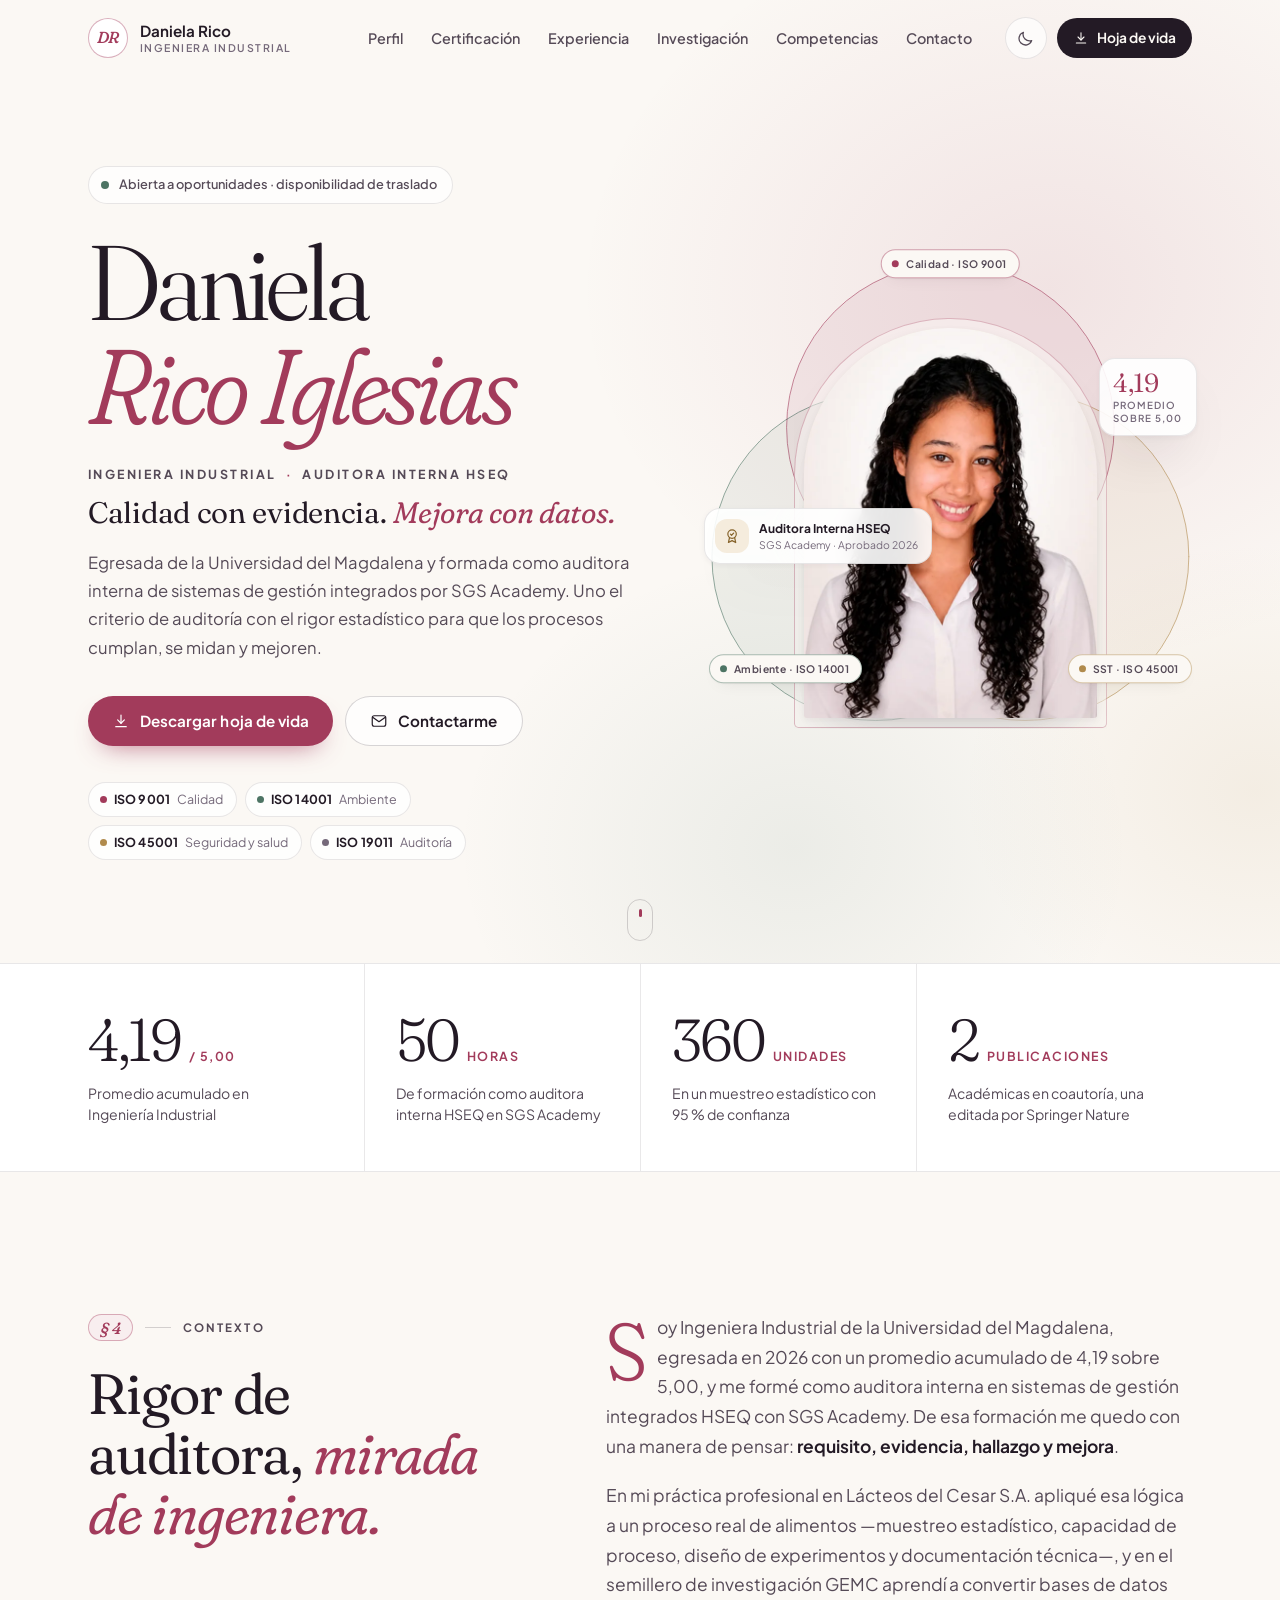
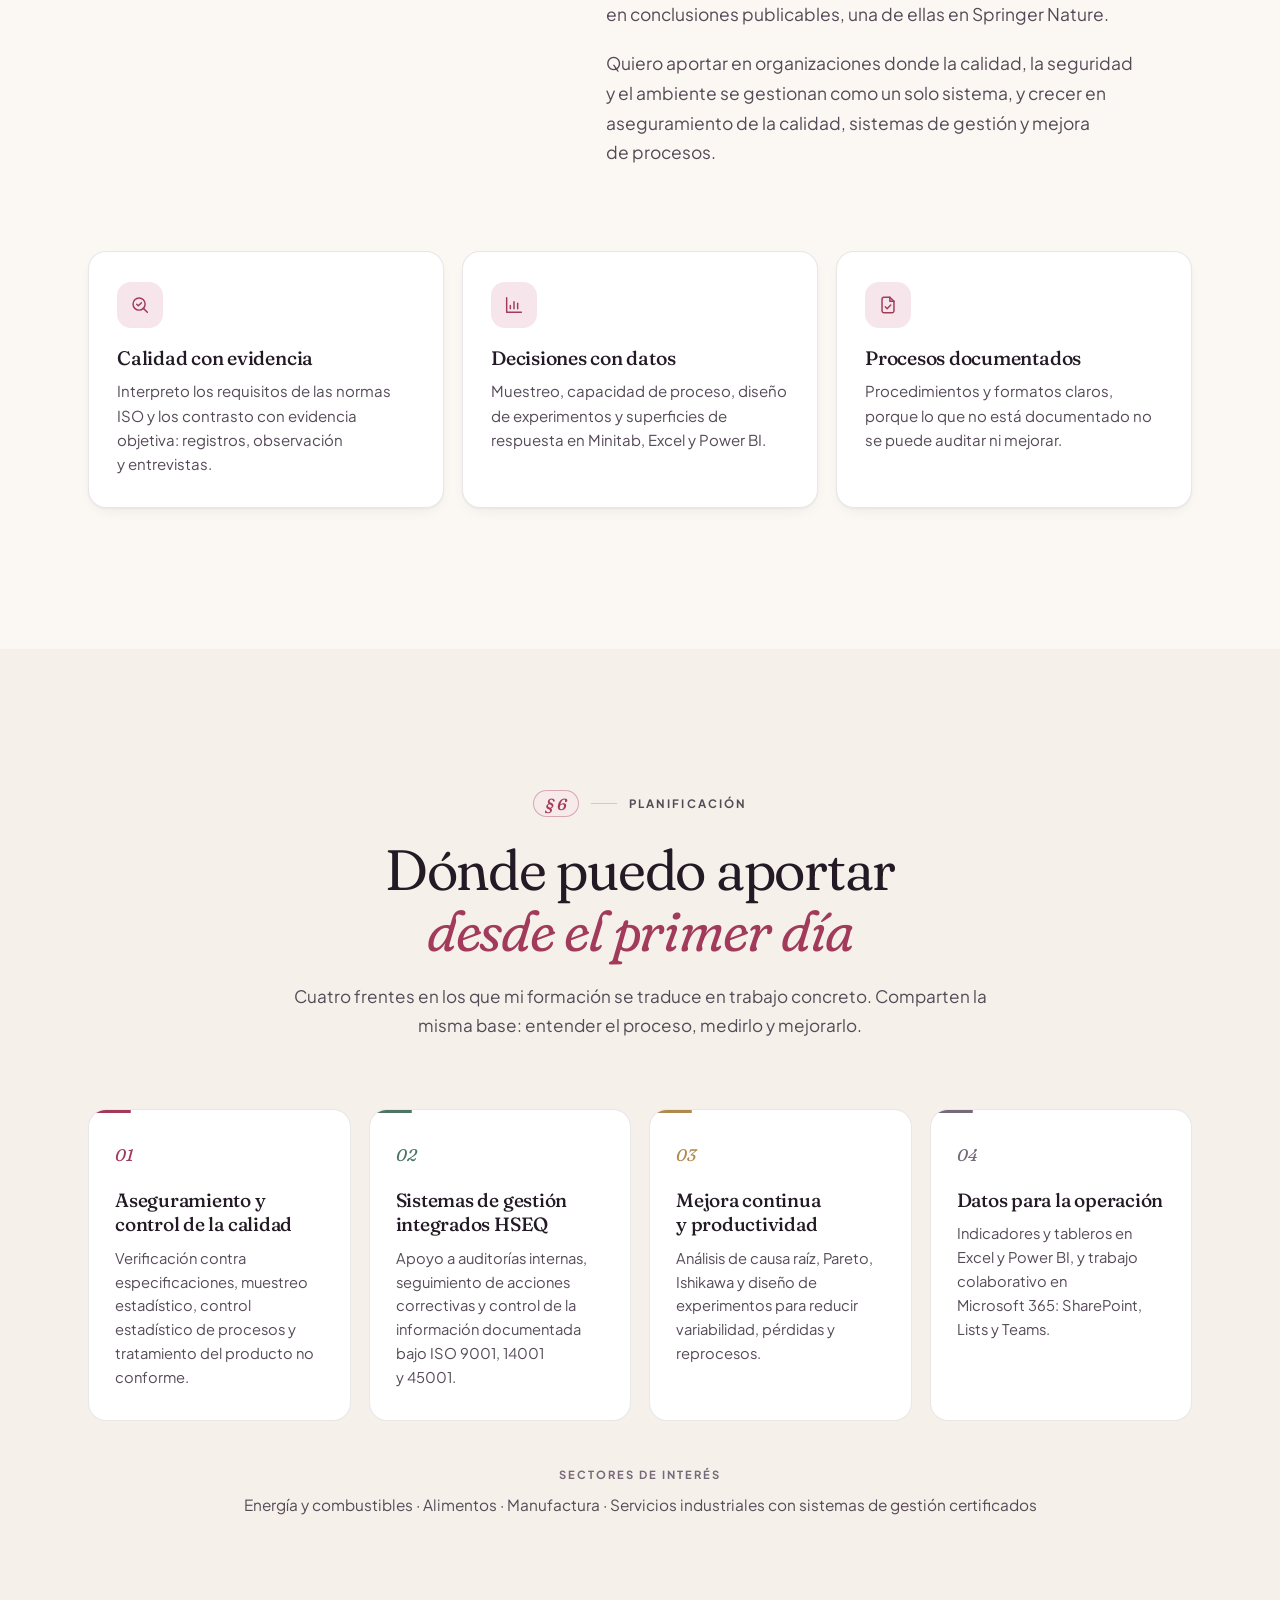
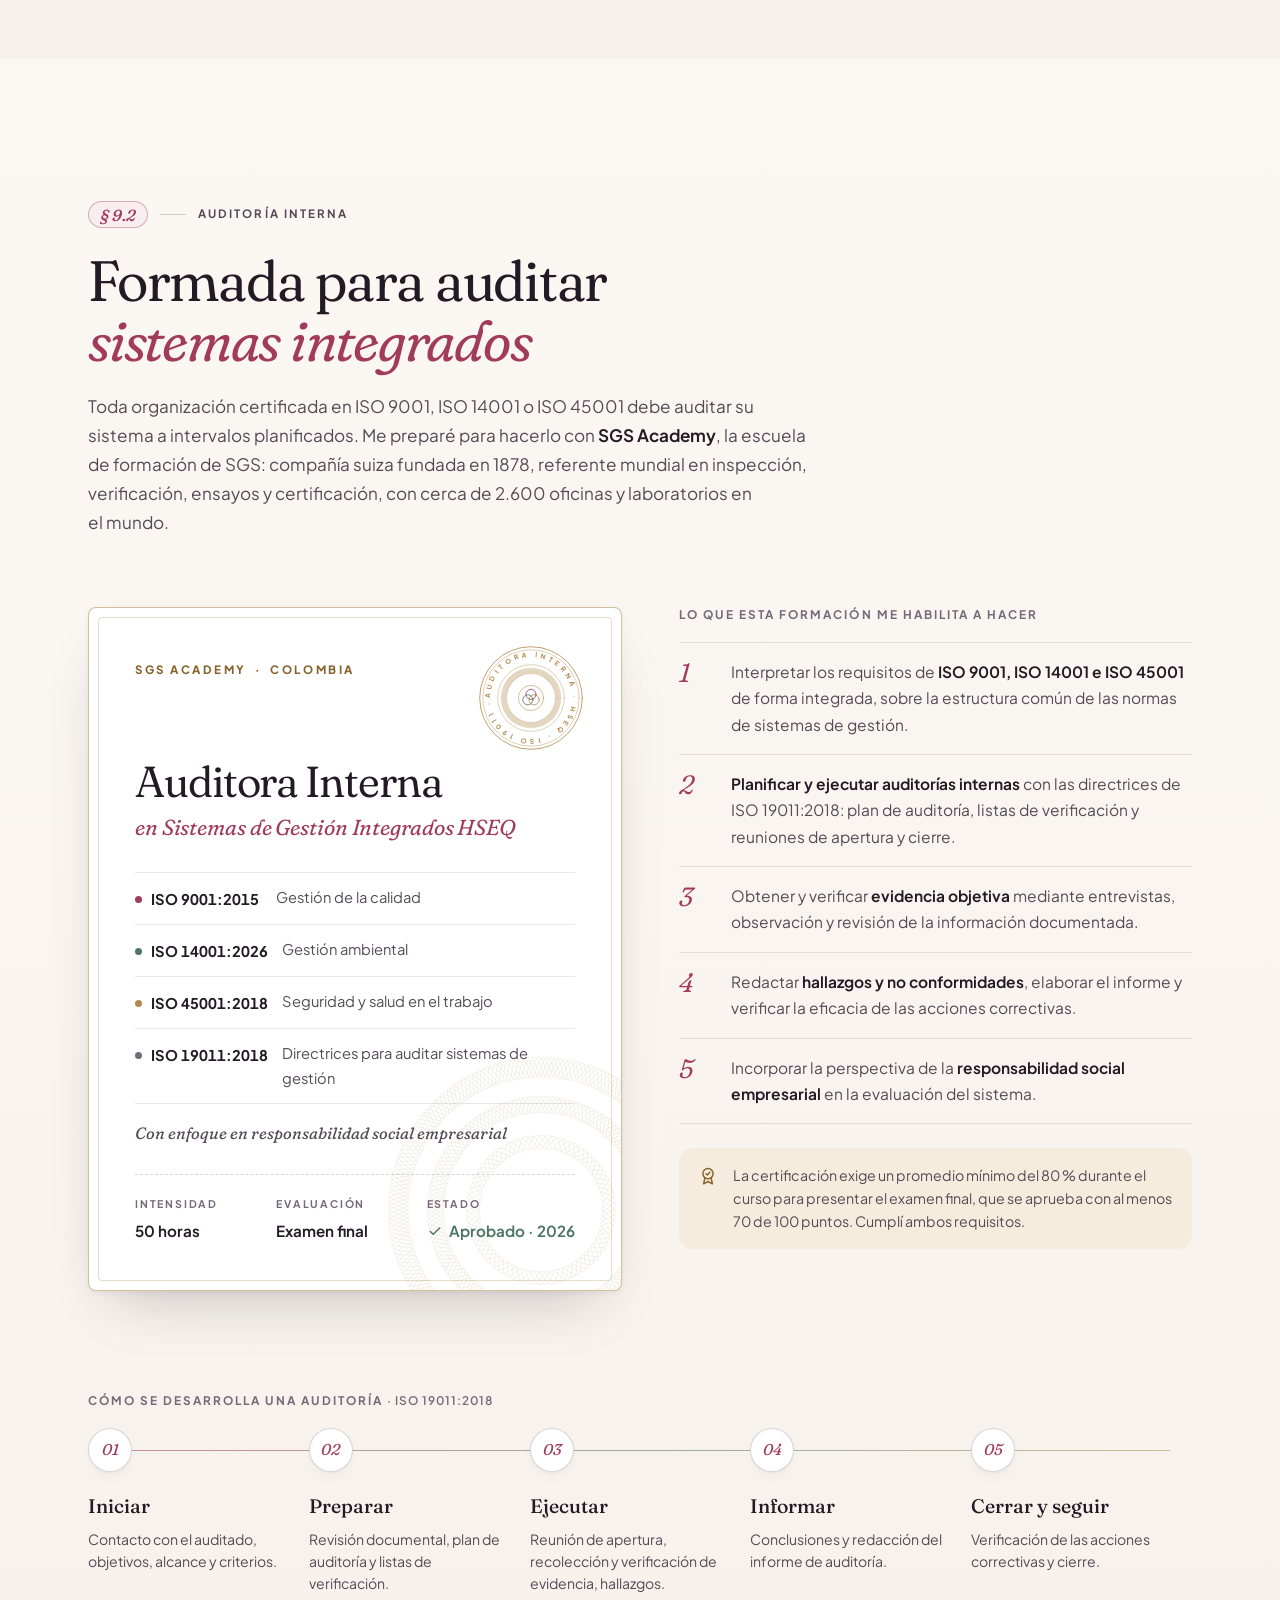
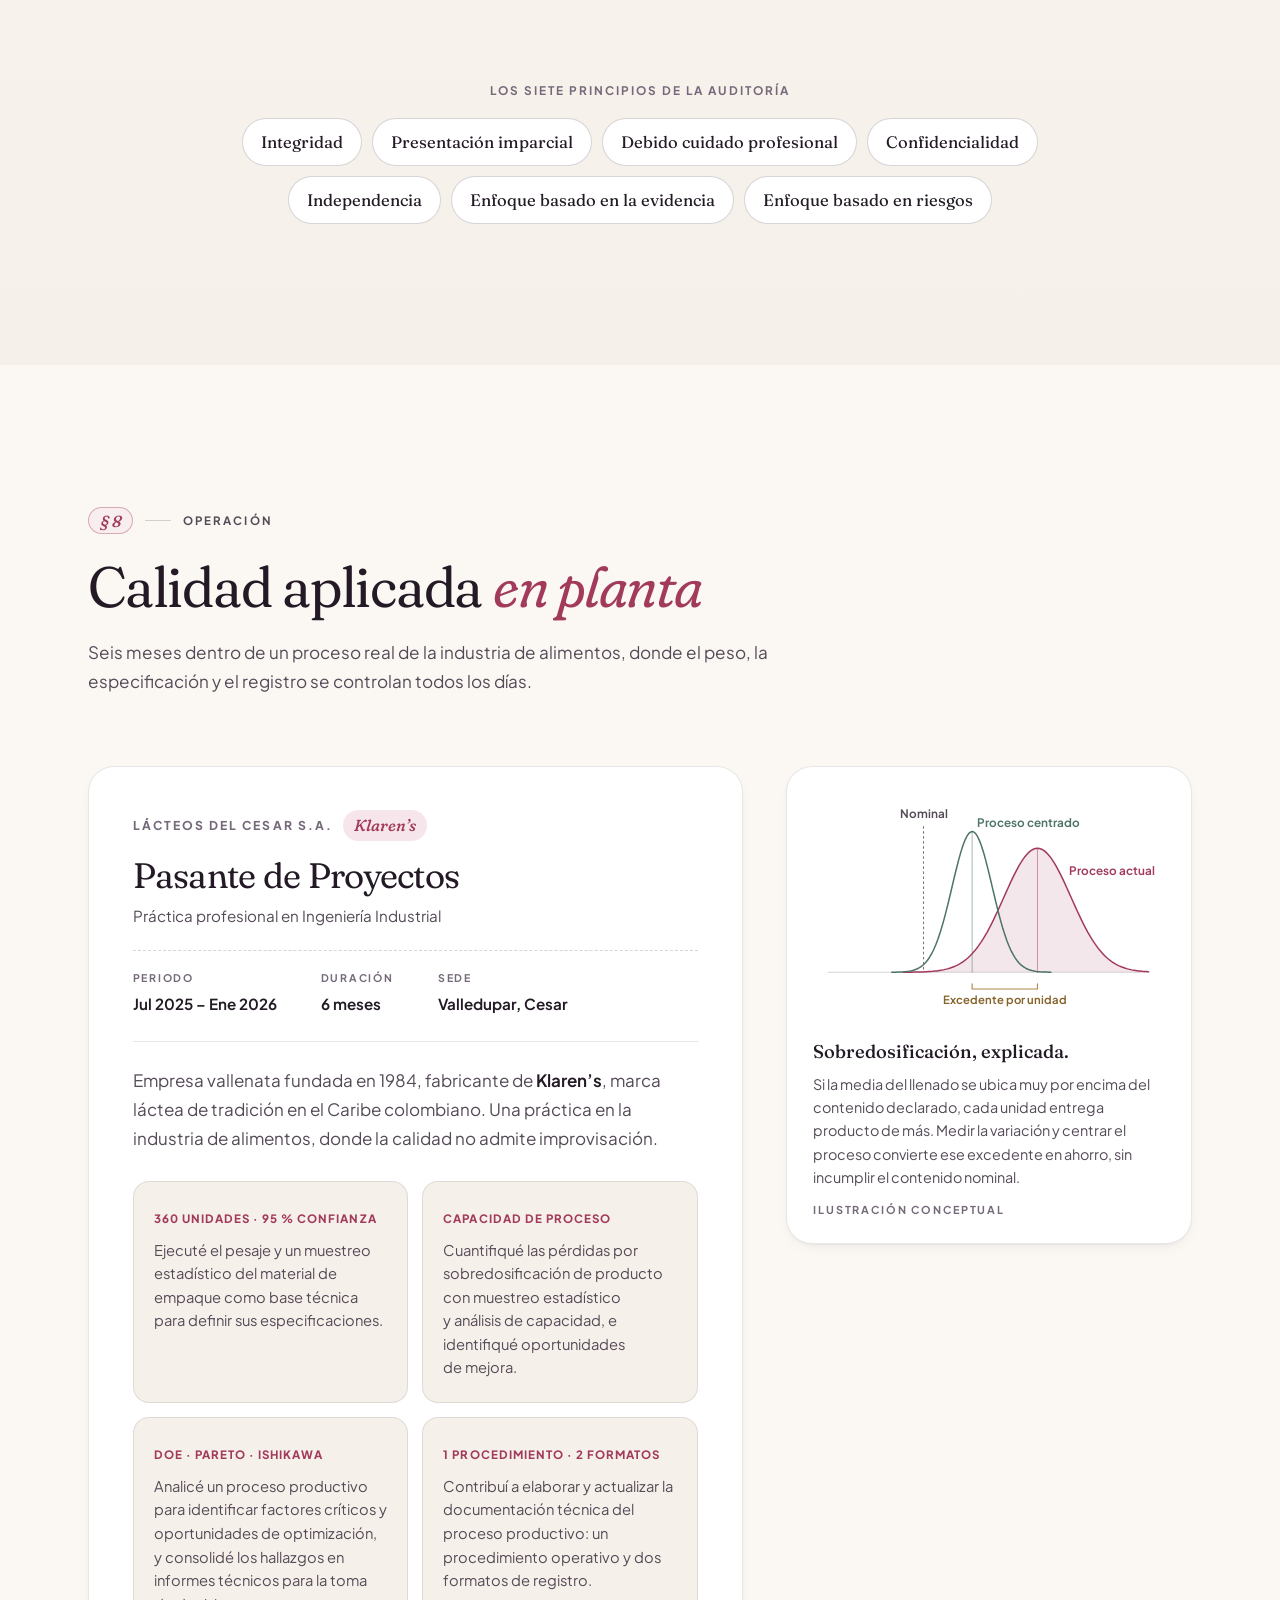
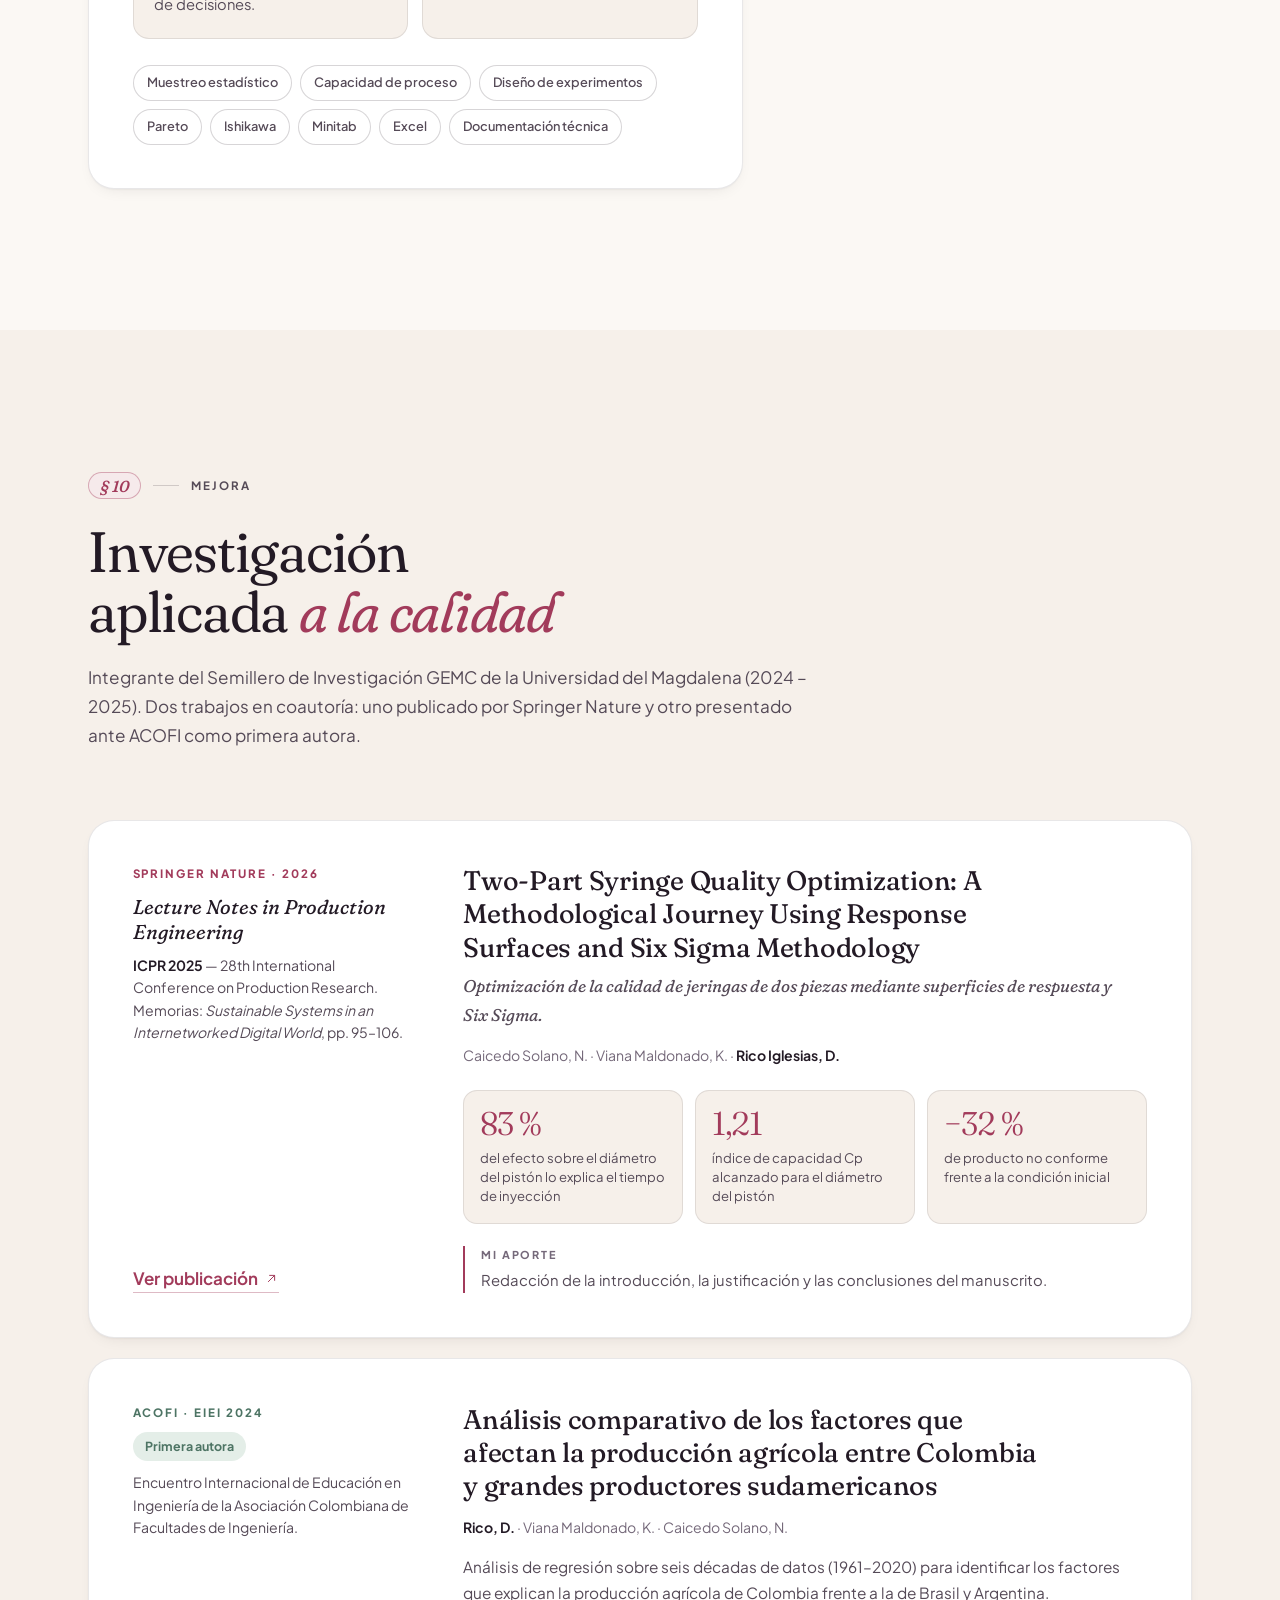
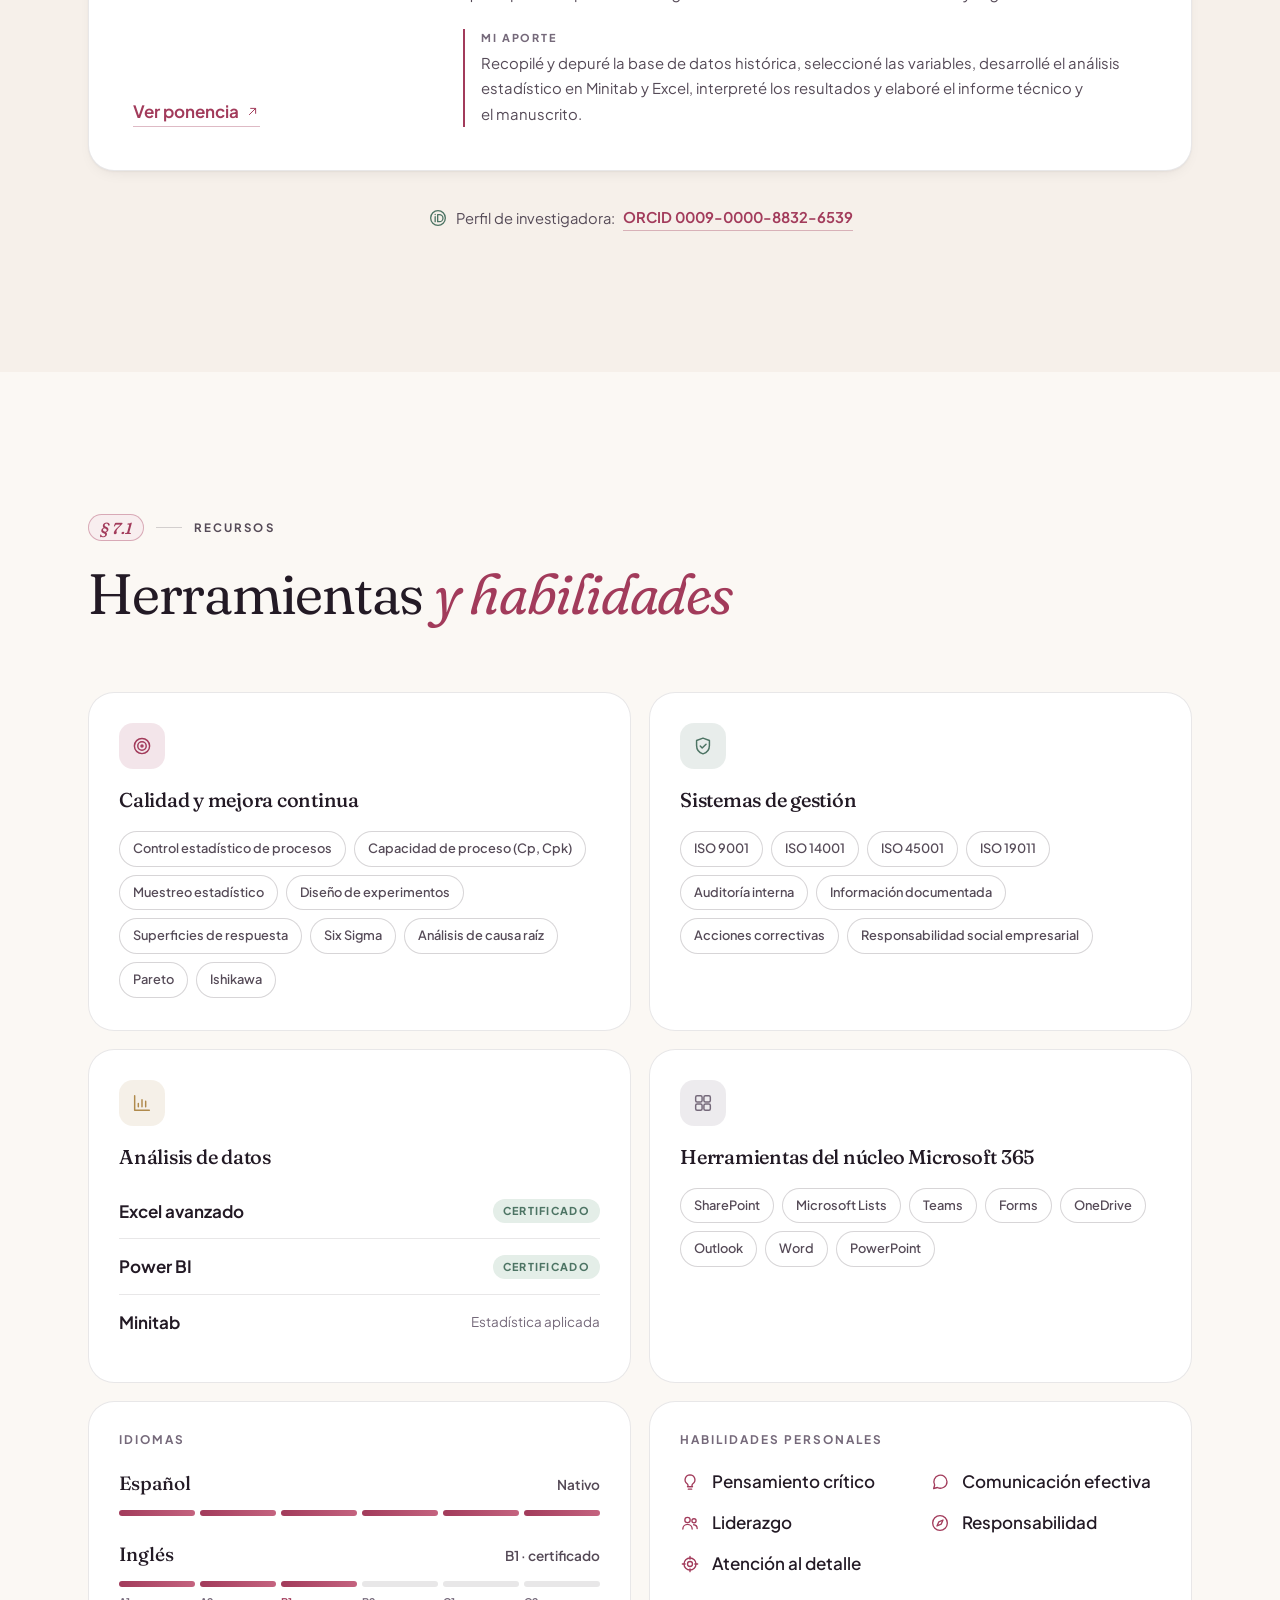
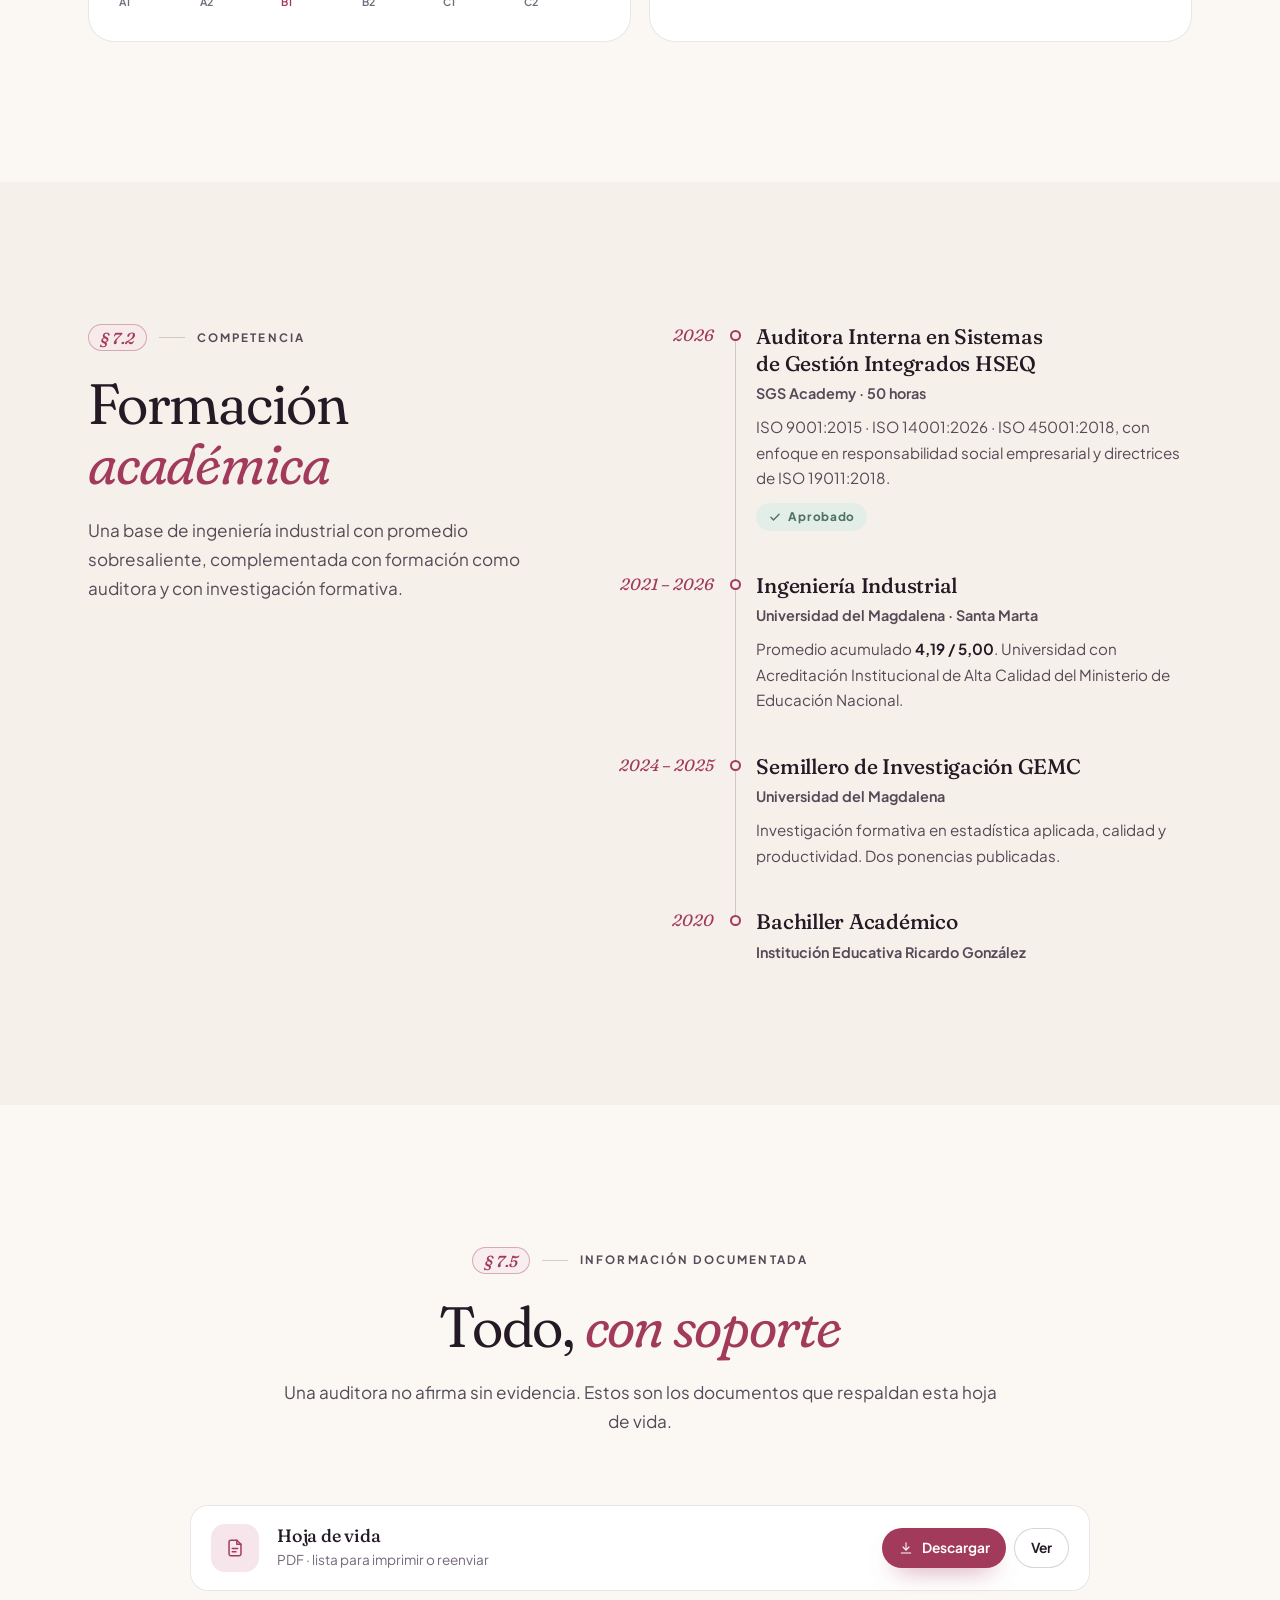
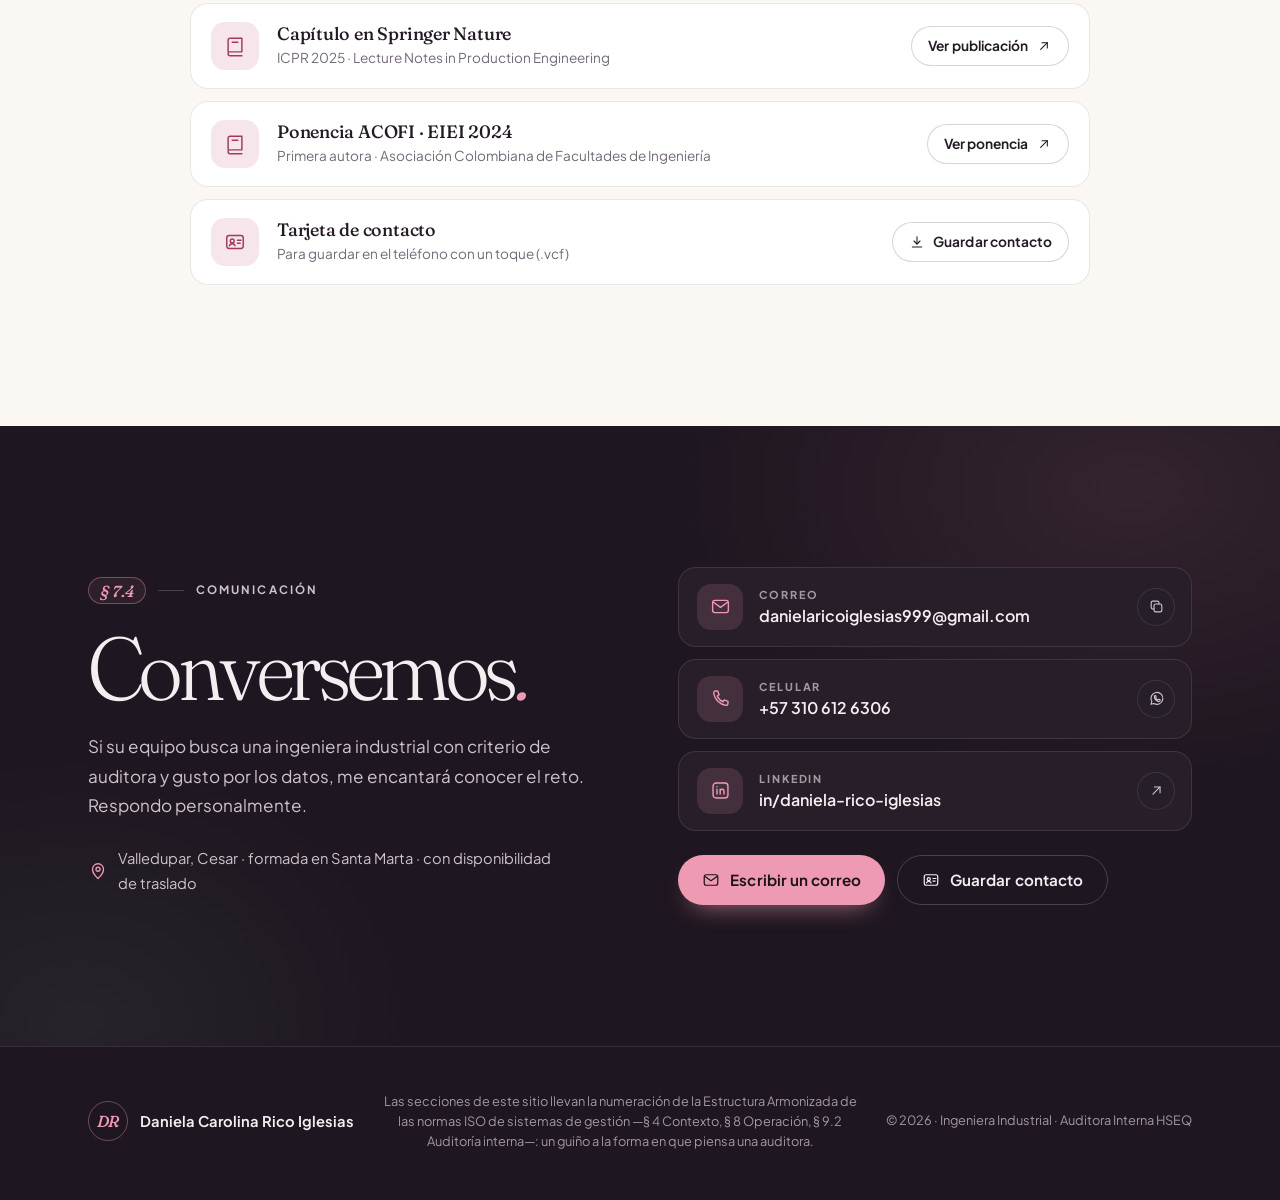
==== index.html @ 27a03b34 "feat: hoja de vida web de Daniela Rico Iglesias Sitio de una sola página con diseño editorial propio" ====
<!DOCTYPE html>
<html lang="es" data-theme="light">
<head>
<meta charset="UTF-8">
<meta name="viewport" content="width=device-width, initial-scale=1, viewport-fit=cover">
<title>Daniela Rico Iglesias — Ingeniera Industrial · Auditora Interna HSEQ</title>

<meta name="description" content="Ingeniera Industrial de la Universidad del Magdalena (promedio 4,19/5,00) y auditora interna en sistemas de gestión integrados HSEQ formada por SGS Academy: ISO 9001, ISO 14001 e ISO 45001. Calidad, mejora continua y análisis de datos.">
<meta name="author" content="Daniela Carolina Rico Iglesias">
<meta name="keywords" content="Ingeniera Industrial, Auditora Interna, HSEQ, ISO 9001, ISO 14001, ISO 45001, ISO 19011, Aseguramiento de la Calidad, Control de Calidad, Sistemas de Gestión Integrados, Mejora Continua, Six Sigma, Control Estadístico de Procesos, Power BI, Minitab, Microsoft 365, Valledupar, Santa Marta, Colombia">
<meta name="robots" content="index, follow">
<link rel="canonical" href="https://edwincalderondev-rgb.github.io/HDV_Daniela_Rico/">

<meta property="og:type" content="profile">
<meta property="og:site_name" content="Daniela Rico Iglesias">
<meta property="og:title" content="Daniela Rico Iglesias — Ingeniera Industrial · Auditora Interna HSEQ">
<meta property="og:description" content="Calidad con evidencia, mejora con datos. Auditora interna en sistemas de gestión integrados ISO 9001 · 14001 · 45001, formada por SGS Academy.">
<meta property="og:url" content="https://edwincalderondev-rgb.github.io/HDV_Daniela_Rico/">
<meta property="og:image" content="https://edwincalderondev-rgb.github.io/HDV_Daniela_Rico/assets/img/og-daniela.jpg">
<meta property="og:image:width" content="1200">
<meta property="og:image:height" content="630">
<meta property="og:image:alt" content="Daniela Rico Iglesias, Ingeniera Industrial y Auditora Interna HSEQ">
<meta property="og:locale" content="es_CO">
<meta property="profile:first_name" content="Daniela">
<meta property="profile:last_name" content="Rico Iglesias">
<meta name="twitter:card" content="summary_large_image">
<meta name="theme-color" content="#FBF8F4">
<meta name="color-scheme" content="light dark">

<link rel="icon" href="assets/img/favicon.ico" sizes="any">
<link rel="icon" type="image/png" sizes="32x32" href="assets/img/favicon-32.png">
<link rel="apple-touch-icon" href="assets/img/apple-touch-icon.png">
<link rel="manifest" href="site.webmanifest">

<link rel="preload" href="assets/fonts/fraunces.woff2" as="font" type="font/woff2" crossorigin>
<link rel="preload" href="assets/fonts/plus-jakarta-sans.woff2" as="font" type="font/woff2" crossorigin>
<link rel="stylesheet" href="assets/css/styles.css">

<script>
/* Tema antes del primer pintado: elección guardada o, si no hay, la del sistema */
(function () {
  var r = document.documentElement, t;
  r.classList.add('js');
  try { t = localStorage.getItem('dr-theme'); } catch (e) {}
  if (t !== 'light' && t !== 'dark') t = matchMedia('(prefers-color-scheme: dark)').matches ? 'dark' : 'light';
  r.setAttribute('data-theme', t);
  var m = document.querySelector('meta[name="theme-color"]');
  if (m) m.content = t === 'dark' ? '#141015' : '#FBF8F4';
})();
</script>

<script type="application/ld+json">
{
  "@context": "https://schema.org",
  "@type": "ProfilePage",
  "dateModified": "2026-10-02",
  "mainEntity": {
    "@type": "Person",
    "name": "Daniela Carolina Rico Iglesias",
    "givenName": "Daniela Carolina",
    "familyName": "Rico Iglesias",
    "jobTitle": "Ingeniera Industrial · Auditora Interna HSEQ",
    "description": "Ingeniera Industrial de la Universidad del Magdalena y auditora interna en sistemas de gestión integrados HSEQ (ISO 9001, ISO 14001 e ISO 45001) formada por SGS Academy. Experiencia en control estadístico de calidad en la industria de alimentos y coautora de una publicación de Springer Nature sobre calidad y Six Sigma.",
    "email": "mailto:danielaricoiglesias999@gmail.com",
    "telephone": "+57-310-612-6306",
    "url": "https://edwincalderondev-rgb.github.io/HDV_Daniela_Rico/",
    "image": "https://edwincalderondev-rgb.github.io/HDV_Daniela_Rico/assets/img/daniela-retrato-900.jpg",
    "sameAs": [
      "https://www.linkedin.com/in/daniela-rico-iglesias",
      "https://orcid.org/0009-0000-8832-6539"
    ],
    "address": { "@type": "PostalAddress", "addressLocality": "Valledupar", "addressRegion": "Cesar", "addressCountry": "CO" },
    "alumniOf": { "@type": "CollegeOrUniversity", "name": "Universidad del Magdalena", "url": "https://www.unimagdalena.edu.co/" },
    "knowsLanguage": [
      { "@type": "Language", "name": "Español", "alternateName": "es" },
      { "@type": "Language", "name": "Inglés", "alternateName": "en" }
    ],
    "knowsAbout": [
      "Aseguramiento de la calidad", "Control de calidad", "Auditoría interna", "Sistemas de gestión integrados HSEQ",
      "ISO 9001", "ISO 14001", "ISO 45001", "ISO 19011", "Control estadístico de procesos", "Capacidad de proceso",
      "Muestreo estadístico", "Diseño de experimentos", "Superficies de respuesta", "Six Sigma", "Análisis de causa raíz",
      "Mejora continua", "Responsabilidad social empresarial", "Power BI", "Excel", "Minitab", "Microsoft 365", "SharePoint"
    ],
    "hasCredential": [
      {
        "@type": "EducationalOccupationalCredential",
        "name": "Auditor Interno en Sistemas de Gestión Integrados HSEQ — ISO 9001:2015, ISO 14001:2026 e ISO 45001:2018, con enfoque en Responsabilidad Social Empresarial",
        "credentialCategory": "certificate",
        "recognizedBy": { "@type": "Organization", "name": "SGS Academy", "url": "https://www.sgs.com/" }
      },
      {
        "@type": "EducationalOccupationalCredential",
        "name": "Ingeniería Industrial",
        "credentialCategory": "degree",
        "recognizedBy": { "@type": "CollegeOrUniversity", "name": "Universidad del Magdalena" }
      }
    ]
  }
}
</script>
</head>
<body>

<!-- Iconos: un solo sprite, trazo uniforme de 1,6 -->
<svg class="sprite" aria-hidden="true" focusable="false">
  <symbol id="i-download" viewBox="0 0 24 24"><path d="M12 4v11"/><path d="M7.5 10.5 12 15l4.5-4.5"/><path d="M5 19.5h14"/></symbol>
  <symbol id="i-mail" viewBox="0 0 24 24"><rect x="3" y="5" width="18" height="14" rx="2.6"/><path d="m4 7.2 8 5.8 8-5.8"/></symbol>
  <symbol id="i-phone" viewBox="0 0 24 24"><path d="M6.2 3.5h2.6l1.6 4.1-2.1 1.5a11.6 11.6 0 0 0 6.6 6.6l1.5-2.1 4.1 1.6v2.6a2 2 0 0 1-2.2 2A16.6 16.6 0 0 1 4.2 5.7a2 2 0 0 1 2-2.2z"/></symbol>
  <symbol id="i-whatsapp" viewBox="0 0 24 24"><path d="M4.2 20.2 5.4 16a8.4 8.4 0 1 1 3 3z"/><path d="M9.1 8.4c.2-.5.5-.6.8-.6h.5c.2 0 .4.1.5.4l.7 1.6c.1.2 0 .5-.1.7l-.5.6c-.1.2-.1.4 0 .6.6 1 1.4 1.8 2.5 2.3.2.1.4.1.6-.1l.6-.7c.2-.2.4-.2.6-.1l1.6.8c.2.1.3.3.3.5 0 .9-.6 1.8-1.6 1.9-2.6.3-6.6-3.4-6.6-6 0-.7.1-1.3.5-1.9z"/></symbol>
  <symbol id="i-linkedin" viewBox="0 0 24 24"><rect x="3.5" y="3.5" width="17" height="17" rx="3.4"/><path d="M8 10.6V16M8 7.7v.1M11.6 16v-5.4M11.6 13c0-1.5.9-2.5 2.3-2.5 1.3 0 2.1.9 2.1 2.5V16"/></symbol>
  <symbol id="i-pin" viewBox="0 0 24 24"><path d="M12 21s-6.6-5.9-6.6-11.1a6.6 6.6 0 0 1 13.2 0C18.6 15.1 12 21 12 21z"/><circle cx="12" cy="9.9" r="2.4"/></symbol>
  <symbol id="i-arrow-ur" viewBox="0 0 24 24"><path d="M7 17 17 7"/><path d="M9 7h8v8"/></symbol>
  <symbol id="i-arrow-r" viewBox="0 0 24 24"><path d="M5 12h14"/><path d="m13 6 6 6-6 6"/></symbol>
  <symbol id="i-copy" viewBox="0 0 24 24"><rect x="8.5" y="8.5" width="11" height="11" rx="2.3"/><path d="M15.5 8.5V6.8a2.3 2.3 0 0 0-2.3-2.3H6.8a2.3 2.3 0 0 0-2.3 2.3v6.4a2.3 2.3 0 0 0 2.3 2.3h1.7"/></symbol>
  <symbol id="i-check" viewBox="0 0 24 24"><path d="m5 12.6 4.4 4.4L19 7.4"/></symbol>
  <symbol id="i-sun" viewBox="0 0 24 24"><circle cx="12" cy="12" r="4"/><path d="M12 2.6v2M12 19.4v2M2.6 12h2M19.4 12h2M5.4 5.4l1.4 1.4M17.2 17.2l1.4 1.4M18.6 5.4l-1.4 1.4M6.8 17.2l-1.4 1.4"/></symbol>
  <symbol id="i-moon" viewBox="0 0 24 24"><path d="M19.8 14.6A8.2 8.2 0 0 1 9.4 4.2a8.2 8.2 0 1 0 10.4 10.4z"/></symbol>
  <symbol id="i-file" viewBox="0 0 24 24"><path d="M14 3.5H7.6a2.1 2.1 0 0 0-2.1 2.1v12.8a2.1 2.1 0 0 0 2.1 2.1h8.8a2.1 2.1 0 0 0 2.1-2.1V8z"/><path d="M14 3.5V8h4.5"/><path d="M9 12.6h6M9 16h4"/></symbol>
  <symbol id="i-seal" viewBox="0 0 24 24"><circle cx="12" cy="9.4" r="5.6"/><path d="m8.7 13.8-1.5 6.7 4.8-2.5 4.8 2.5-1.5-6.7"/><path d="m9.9 9.5 1.4 1.4 2.8-2.9"/></symbol>
  <symbol id="i-book" viewBox="0 0 24 24"><path d="M4.5 18.6V5.6a2.1 2.1 0 0 1 2.1-2.1h12.9v14.9H6.6a2.1 2.1 0 0 0-2.1 2.1 2.1 2.1 0 0 0 2.1 2.1h12.9"/><path d="M9 8h6"/></symbol>
  <symbol id="i-chart" viewBox="0 0 24 24"><path d="M4 4v16h16"/><path d="M8 16v-3.5M12 16V8.5M16 16v-6"/></symbol>
  <symbol id="i-shield" viewBox="0 0 24 24"><path d="M12 3.4 19 6v5.4c0 4.6-3 7.9-7 9.2-4-1.3-7-4.6-7-9.2V6z"/><path d="m9 12 2.1 2.1L15.3 10"/></symbol>
  <symbol id="i-target" viewBox="0 0 24 24"><circle cx="12" cy="12" r="8.3"/><circle cx="12" cy="12" r="4.6"/><circle cx="12" cy="12" r="1.1"/></symbol>
  <symbol id="i-search" viewBox="0 0 24 24"><circle cx="11" cy="11" r="6.6"/><path d="m20 20-4.3-4.3"/><path d="m8.4 11.1 1.8 1.8 3.4-3.4"/></symbol>
  <symbol id="i-doc-check" viewBox="0 0 24 24"><path d="M14 3.5H7.6a2.1 2.1 0 0 0-2.1 2.1v12.8a2.1 2.1 0 0 0 2.1 2.1h8.8a2.1 2.1 0 0 0 2.1-2.1V8z"/><path d="M14 3.5V8h4.5"/><path d="m9 14 2 2 4-4"/></symbol>
  <symbol id="i-grid" viewBox="0 0 24 24"><rect x="4" y="4" width="7" height="7" rx="1.6"/><rect x="13" y="4" width="7" height="7" rx="1.6"/><rect x="4" y="13" width="7" height="7" rx="1.6"/><rect x="13" y="13" width="7" height="7" rx="1.6"/></symbol>
  <symbol id="i-orcid" viewBox="0 0 24 24"><circle cx="12" cy="12" r="8.8"/><path d="M8.6 10.4v6M8.6 7.7v.1M11.6 16.4V7.9h2.1a4.25 4.25 0 0 1 0 8.5z"/></symbol>
  <symbol id="i-vcard" viewBox="0 0 24 24"><rect x="3" y="5" width="18" height="14" rx="2.6"/><circle cx="9" cy="10.8" r="2.1"/><path d="M5.9 16a3.3 3.3 0 0 1 6.2 0M14.6 10h4M14.6 13.4h3"/></symbol>
  <symbol id="i-eye" viewBox="0 0 24 24"><path d="M2.6 12S6 5.6 12 5.6 21.4 12 21.4 12 18 18.4 12 18.4 2.6 12 2.6 12z"/><circle cx="12" cy="12" r="2.9"/></symbol>
  <symbol id="i-cap" viewBox="0 0 24 24"><path d="m2.6 9.2 9.4-4.6 9.4 4.6-9.4 4.6z"/><path d="M6.4 11.2v4.4c1.6 1.4 3.5 2.1 5.6 2.1s4-.7 5.6-2.1v-4.4"/><path d="M21.4 9.2v4.6"/></symbol>
  <symbol id="i-users" viewBox="0 0 24 24"><circle cx="9" cy="8.4" r="3.2"/><path d="M3.4 19.2a5.6 5.6 0 0 1 11.2 0"/><circle cx="16.8" cy="9.4" r="2.5"/><path d="M16.4 14.1a4.6 4.6 0 0 1 4.2 4.6"/></symbol>
  <symbol id="i-chat" viewBox="0 0 24 24"><path d="M20.4 11.6a7.9 7.9 0 0 1-11.5 7l-4.5 1.2 1.2-4.2a7.9 7.9 0 1 1 14.8-4z"/></symbol>
  <symbol id="i-bulb" viewBox="0 0 24 24"><path d="M9 17.6h6M10 20.6h4"/><path d="M12 3.4a5.9 5.9 0 0 0-3.4 10.7c.6.5 1 1.2 1 2v1.5h4.8v-1.5c0-.8.4-1.5 1-2A5.9 5.9 0 0 0 12 3.4z"/></symbol>
  <symbol id="i-compass" viewBox="0 0 24 24"><circle cx="12" cy="12" r="8.8"/><path d="m15.6 8.4-2.2 5-5 2.2 2.2-5z"/></symbol>
  <symbol id="i-scope" viewBox="0 0 24 24"><circle cx="12" cy="12" r="3"/><path d="M12 2.8v3.4M12 17.8v3.4M2.8 12h3.4M17.8 12h3.4"/><circle cx="12" cy="12" r="7.2"/></symbol>
</svg>

<a class="skip" href="#main">Saltar al contenido</a>

<!-- ══════════════════════════════════════════ NAVEGACIÓN -->
<header class="nav" id="nav">
  <div class="wrap nav-in">
    <a class="brand" href="#inicio" aria-label="Daniela Rico Iglesias, ir al inicio">
      <span class="mono" aria-hidden="true">DR</span>
      <span class="brand-t">Daniela Rico<small>Ingeniera Industrial</small></span>
    </a>

    <nav class="links" aria-label="Secciones">
      <a href="#perfil">Perfil</a>
      <a href="#certificacion">Certificación</a>
      <a href="#experiencia">Experiencia</a>
      <a href="#investigacion">Investigación</a>
      <a href="#competencias">Competencias</a>
      <a href="#contacto">Contacto</a>
    </nav>

    <div class="nav-act">
      <button class="icon-btn" id="themeBtn" type="button" aria-label="Cambiar a tema oscuro" title="Cambiar tema">
        <svg class="i-moon" aria-hidden="true"><use href="#i-moon"/></svg>
        <svg class="i-sun" aria-hidden="true"><use href="#i-sun"/></svg>
      </button>
      <a class="btn btn-sm btn-ink nav-cv" href="assets/docs/HDV_Daniela_Rico.pdf" download>
        <svg aria-hidden="true"><use href="#i-download"/></svg><span>Hoja de vida</span>
      </a>
      <button class="burger" id="burger" type="button" aria-label="Abrir menú" aria-expanded="false" aria-controls="sheet">
        <span></span><span></span>
      </button>
    </div>
  </div>
</header>

<!-- menú móvil -->
<div class="sheet" id="sheet" inert>
  <nav class="sheet-links" aria-label="Secciones">
    <a href="#perfil"><span>§ 4</span>Perfil</a>
    <a href="#certificacion"><span>§ 9.2</span>Certificación</a>
    <a href="#experiencia"><span>§ 8</span>Experiencia</a>
    <a href="#investigacion"><span>§ 10</span>Investigación</a>
    <a href="#competencias"><span>§ 7.1</span>Competencias</a>
    <a href="#documentos"><span>§ 7.5</span>Documentos</a>
    <a href="#contacto"><span>§ 7.4</span>Contacto</a>
  </nav>
  <a class="btn btn-rose sheet-cv" href="assets/docs/HDV_Daniela_Rico.pdf" download>
    <svg aria-hidden="true"><use href="#i-download"/></svg>Descargar hoja de vida
  </a>
</div>

<main id="main">

<!-- ══════════════════════════════════════════ PORTADA -->
<section class="hero" id="inicio" aria-labelledby="hero-t">
  <div class="hero-aura" aria-hidden="true"></div>

  <div class="wrap hero-in">
    <div class="hero-copy">
      <p class="avail rise"><span class="dot" aria-hidden="true"></span>Abierta a oportunidades · disponibilidad de traslado</p>

      <h1 id="hero-t" class="rise" style="--i:1">
        <span class="h1-a">Daniela</span>
        <span class="h1-b">Rico Iglesias</span>
      </h1>

      <p class="role rise" style="--i:2">Ingeniera Industrial <span aria-hidden="true">·</span> Auditora Interna HSEQ</p>
      <p class="motto rise" style="--i:2">Calidad con evidencia. <em>Mejora con datos.</em></p>

      <p class="lede rise" style="--i:3">
        Egresada de la Universidad del Magdalena y formada como auditora interna de sistemas de
        gestión integrados por SGS Academy. Uno el criterio de auditoría con el rigor estadístico
        para que los procesos cumplan, se midan y mejoren.
      </p>

      <div class="cta rise" style="--i:4">
        <a class="btn btn-rose" href="assets/docs/HDV_Daniela_Rico.pdf" download>
          <svg aria-hidden="true"><use href="#i-download"/></svg>Descargar hoja de vida
        </a>
        <a class="btn btn-line" href="#contacto">
          <svg aria-hidden="true"><use href="#i-mail"/></svg>Contactarme
        </a>
      </div>

      <ul class="norms rise" style="--i:5" aria-label="Normas de su formación como auditora">
        <li style="--c:var(--rose)"><b>ISO 9001</b>Calidad</li>
        <li style="--c:var(--sage)"><b>ISO 14001</b>Ambiente</li>
        <li style="--c:var(--gold)"><b>ISO 45001</b>Seguridad y salud</li>
        <li style="--c:var(--ink-3)"><b>ISO 19011</b>Auditoría</li>
      </ul>
    </div>

    <figure class="stage" aria-label="Retrato de Daniela Rico Iglesias en el centro de los tres sistemas que audita: calidad, ambiente y seguridad y salud en el trabajo">
      <svg class="venn" viewBox="0 0 560 600" aria-hidden="true">
        <circle class="v v1" cx="280" cy="200" r="190"/>
        <circle class="v v2" cx="193.4" cy="350" r="190"/>
        <circle class="v v3" cx="366.6" cy="350" r="190"/>
      </svg>
      <span class="tag tag-1" style="--c:var(--rose)" aria-hidden="true">Calidad · ISO 9001</span>
      <span class="tag tag-2" style="--c:var(--sage)" aria-hidden="true">Ambiente · ISO 14001</span>
      <span class="tag tag-3" style="--c:var(--gold)" aria-hidden="true">SST · ISO 45001</span>

      <div class="arch-wrap">
        <div class="arch">
          <picture>
            <source type="image/webp"
                    srcset="assets/img/daniela-retrato-600.webp 600w, assets/img/daniela-retrato-900.webp 900w"
                    sizes="(max-width: 900px) 62vw, 350px">
            <img src="assets/img/daniela-retrato-900.jpg"
                 srcset="assets/img/daniela-retrato-600.jpg 600w, assets/img/daniela-retrato-900.jpg 900w"
                 sizes="(max-width: 900px) 62vw, 350px"
                 width="900" height="1200" fetchpriority="high"
                 alt="Daniela Rico Iglesias sonriendo, de cabello largo y rizado, con blusa blanca">
          </picture>
        </div>
      </div>

      <div class="float fl-cred">
        <span class="fl-ico" aria-hidden="true"><svg><use href="#i-seal"/></svg></span>
        <span class="fl-txt"><b>Auditora Interna HSEQ</b><small>SGS Academy · Aprobado 2026</small></span>
      </div>
      <div class="float fl-gpa">
        <b>4,19</b><small>Promedio<br>sobre 5,00</small>
      </div>
    </figure>
  </div>

  <a class="cue" href="#cifras" aria-label="Continuar"><span aria-hidden="true"></span></a>
</section>

<!-- ══════════════════════════════════════════ CIFRAS -->
<section class="facts" id="cifras" aria-label="Cifras clave">
  <div class="wrap facts-in">
    <div class="fact reveal">
      <p class="fact-n"><span data-count="4.19" data-dec="2">4,19</span><small>/ 5,00</small></p>
      <p class="fact-t">Promedio acumulado en Ingeniería Industrial</p>
    </div>
    <div class="fact reveal" data-d="1">
      <p class="fact-n"><span data-count="50">50</span><small>horas</small></p>
      <p class="fact-t">De formación como auditora interna HSEQ en SGS Academy</p>
    </div>
    <div class="fact reveal" data-d="2">
      <p class="fact-n"><span data-count="360">360</span><small>unidades</small></p>
      <p class="fact-t">En un muestreo estadístico con 95&nbsp;% de confianza</p>
    </div>
    <div class="fact reveal" data-d="3">
      <p class="fact-n"><span data-count="2">2</span><small>publicaciones</small></p>
      <p class="fact-t">Académicas en coautoría, una editada por Springer Nature</p>
    </div>
  </div>
</section>

<!-- ══════════════════════════════════════════ § 4 · PERFIL -->
<section class="sec" id="perfil" aria-labelledby="perfil-t">
  <div class="wrap split">
    <header class="sec-head sticky">
      <p class="clause reveal" title="Cláusula 4 de la Estructura Armonizada ISO: Contexto de la organización">
        <span class="cl-n">§ 4</span><span class="cl-t">Contexto</span>
      </p>
      <h2 id="perfil-t" class="reveal" data-d="1">Rigor de auditora, <em>mirada de ingeniera.</em></h2>
    </header>

    <div class="prose">
      <p class="dropcap reveal">
        Soy Ingeniera Industrial de la Universidad del Magdalena, egresada en 2026 con un promedio
        acumulado de 4,19 sobre 5,00, y me formé como auditora interna en sistemas de gestión integrados
        HSEQ con SGS Academy. De esa formación me quedo con una manera de pensar:
        <strong>requisito, evidencia, hallazgo y mejora</strong>.
      </p>
      <p class="reveal">
        En mi práctica profesional en Lácteos del Cesar S.A. apliqué esa lógica a un proceso real de
        alimentos —muestreo estadístico, capacidad de proceso, diseño de experimentos y documentación
        técnica—, y en el semillero de investigación GEMC aprendí a convertir bases de datos en
        conclusiones publicables, una de ellas en Springer Nature.
      </p>
      <p class="reveal">
        Quiero aportar en organizaciones donde la calidad, la seguridad y el ambiente se gestionan como
        un solo sistema, y crecer en aseguramiento de la calidad, sistemas de gestión y mejora de procesos.
      </p>
    </div>
  </div>

  <div class="wrap">
    <div class="pillars">
      <article class="pillar reveal">
        <span class="p-ico" aria-hidden="true"><svg><use href="#i-search"/></svg></span>
        <h3>Calidad con evidencia</h3>
        <p>Interpreto los requisitos de las normas ISO y los contrasto con evidencia objetiva: registros, observación y entrevistas.</p>
      </article>
      <article class="pillar reveal" data-d="1">
        <span class="p-ico" aria-hidden="true"><svg><use href="#i-chart"/></svg></span>
        <h3>Decisiones con datos</h3>
        <p>Muestreo, capacidad de proceso, diseño de experimentos y superficies de respuesta en Minitab, Excel y Power&nbsp;BI.</p>
      </article>
      <article class="pillar reveal" data-d="2">
        <span class="p-ico" aria-hidden="true"><svg><use href="#i-doc-check"/></svg></span>
        <h3>Procesos documentados</h3>
        <p>Procedimientos y formatos claros, porque lo que no está documentado no se puede auditar ni mejorar.</p>
      </article>
    </div>
  </div>
</section>

<!-- ══════════════════════════════════════════ § 6 · DÓNDE APORTO -->
<section class="sec sec-tint" id="aporte" data-nav="perfil" aria-labelledby="aporte-t">
  <div class="wrap">
    <header class="sec-head center">
      <p class="clause reveal" title="Cláusula 6 de la Estructura Armonizada ISO: Planificación">
        <span class="cl-n">§ 6</span><span class="cl-t">Planificación</span>
      </p>
      <h2 id="aporte-t" class="reveal" data-d="1">Dónde puedo aportar <em>desde el primer día</em></h2>
      <p class="sec-lede reveal" data-d="2">
        Cuatro frentes en los que mi formación se traduce en trabajo concreto. Comparten la misma base:
        entender el proceso, medirlo y mejorarlo.
      </p>
    </header>

    <div class="areas">
      <article class="area reveal" style="--c:var(--rose)">
        <span class="a-n">01</span>
        <h3>Aseguramiento y control de la calidad</h3>
        <p>Verificación contra especificaciones, muestreo estadístico, control estadístico de procesos y tratamiento del producto no conforme.</p>
      </article>
      <article class="area reveal" data-d="1" style="--c:var(--sage)">
        <span class="a-n">02</span>
        <h3>Sistemas de gestión integrados HSEQ</h3>
        <p>Apoyo a auditorías internas, seguimiento de acciones correctivas y control de la información documentada bajo ISO 9001, 14001 y 45001.</p>
      </article>
      <article class="area reveal" data-d="2" style="--c:var(--gold)">
        <span class="a-n">03</span>
        <h3>Mejora continua y productividad</h3>
        <p>Análisis de causa raíz, Pareto, Ishikawa y diseño de experimentos para reducir variabilidad, pérdidas y reprocesos.</p>
      </article>
      <article class="area reveal" data-d="3" style="--c:var(--ink-3)">
        <span class="a-n">04</span>
        <h3>Datos para la operación</h3>
        <p>Indicadores y tableros en Excel y Power&nbsp;BI, y trabajo colaborativo en Microsoft&nbsp;365: SharePoint, Lists y Teams.</p>
      </article>
    </div>

    <p class="sectors reveal">
      <span>Sectores de interés</span>
      Energía y combustibles · Alimentos · Manufactura · Servicios industriales con sistemas de gestión certificados
    </p>
  </div>
</section>

<!-- ══════════════════════════════════════════ § 9.2 · CERTIFICACIÓN -->
<section class="sec sec-cert" id="certificacion" aria-labelledby="cert-t">
  <div class="wrap">
    <header class="sec-head">
      <p class="clause reveal" title="Cláusula 9.2 de la Estructura Armonizada ISO: Auditoría interna">
        <span class="cl-n">§ 9.2</span><span class="cl-t">Auditoría interna</span>
      </p>
      <h2 id="cert-t" class="reveal" data-d="1">Formada para auditar <em>sistemas integrados</em></h2>
      <p class="sec-lede reveal" data-d="2">
        Toda organización certificada en ISO 9001, ISO 14001 o ISO 45001 debe auditar su sistema a
        intervalos planificados. Me preparé para hacerlo con <strong>SGS Academy</strong>, la escuela de
        formación de SGS: compañía suiza fundada en 1878, referente mundial en inspección, verificación,
        ensayos y certificación, con cerca de 2.600 oficinas y laboratorios en el mundo.
      </p>
    </header>

    <div class="cert-grid">
      <article class="credential reveal" data-cert="assets/docs/Certificado_SGS_Auditora_Interna_HSEQ" aria-labelledby="cred-t">
        <svg class="cred-water" viewBox="0 0 200 200" aria-hidden="true" data-guilloche="100,100,84,6,36,6;100,100,62,5,26,6;100,100,40,4,16,5"></svg>
        <div class="cr-top">
          <p class="cr-issuer">SGS Academy <span aria-hidden="true">·</span> Colombia</p>
          <svg class="seal" viewBox="0 0 120 120" aria-hidden="true">
            <defs><path id="seal-path" d="M60 60m-45.5 0a45.5 45.5 0 1 1 91 0a45.5 45.5 0 1 1-91 0"/></defs>
            <circle class="s-ring" cx="60" cy="60" r="57"/>
            <circle class="s-ring thin" cx="60" cy="60" r="53.5"/>
            <text class="s-text"><textPath href="#seal-path" textLength="282" lengthAdjust="spacing">AUDITORA INTERNA · HSEQ · ISO 19011 ·</textPath></text>
            <circle class="s-ring thin" cx="60" cy="60" r="37"/>
            <g class="s-rosette" data-guilloche="60,60,30,3.2,24,6"></g>
            <circle class="s-core" cx="60" cy="60" r="14"/>
            <circle class="s-v" cx="60" cy="56" r="5.6" style="--c:var(--rose)"/>
            <circle class="s-v" cx="56.5" cy="62" r="5.6" style="--c:var(--sage)"/>
            <circle class="s-v" cx="63.5" cy="62" r="5.6" style="--c:var(--gold)"/>
          </svg>
        </div>

        <h3 class="cr-title" id="cred-t">Auditora Interna<span>en Sistemas de Gestión Integrados HSEQ</span></h3>

        <ul class="cr-norms">
          <li style="--c:var(--rose)"><b>ISO 9001:2015</b><span>Gestión de la calidad</span></li>
          <li style="--c:var(--sage)"><b>ISO 14001:2026</b><span>Gestión ambiental</span></li>
          <li style="--c:var(--gold)"><b>ISO 45001:2018</b><span>Seguridad y salud en el trabajo</span></li>
          <li style="--c:var(--ink-3)"><b>ISO 19011:2018</b><span>Directrices para auditar sistemas de gestión</span></li>
        </ul>
        <p class="cr-rse">Con enfoque en responsabilidad social empresarial</p>

        <dl class="cr-meta">
          <div><dt>Intensidad</dt><dd>50 horas</dd></div>
          <div><dt>Evaluación</dt><dd>Examen final</dd></div>
          <div><dt>Estado</dt><dd class="ok"><svg aria-hidden="true"><use href="#i-check"/></svg>Aprobado · 2026</dd></div>
        </dl>

        <div class="cr-actions" data-cert-actions hidden>
          <a class="btn btn-sm btn-rose" data-cert-link href="#" target="_blank" rel="noopener">
            <svg aria-hidden="true"><use href="#i-eye"/></svg>Ver certificado
          </a>
          <span class="cr-verified"><svg aria-hidden="true"><use href="#i-check"/></svg>Documento disponible</span>
        </div>
      </article>

      <div class="can-do">
        <h3 class="mini-h reveal">Lo que esta formación me habilita a hacer</h3>
        <ol class="can-list">
          <li class="reveal"><span class="n" aria-hidden="true">1</span><p>Interpretar los requisitos de <strong>ISO 9001, ISO 14001 e ISO 45001</strong> de forma integrada, sobre la estructura común de las normas de sistemas de gestión.</p></li>
          <li class="reveal"><span class="n" aria-hidden="true">2</span><p><strong>Planificar y ejecutar auditorías internas</strong> con las directrices de ISO 19011:2018: plan de auditoría, listas de verificación y reuniones de apertura y cierre.</p></li>
          <li class="reveal"><span class="n" aria-hidden="true">3</span><p>Obtener y verificar <strong>evidencia objetiva</strong> mediante entrevistas, observación y revisión de la información documentada.</p></li>
          <li class="reveal"><span class="n" aria-hidden="true">4</span><p>Redactar <strong>hallazgos y no conformidades</strong>, elaborar el informe y verificar la eficacia de las acciones correctivas.</p></li>
          <li class="reveal"><span class="n" aria-hidden="true">5</span><p>Incorporar la perspectiva de la <strong>responsabilidad social empresarial</strong> en la evaluación del sistema.</p></li>
        </ol>
        <p class="note reveal">
          <svg aria-hidden="true"><use href="#i-seal"/></svg>
          <span>La certificación exige un promedio mínimo del 80&nbsp;% durante el curso para presentar el examen final, que se aprueba con al menos 70 de 100 puntos. Cumplí ambos requisitos.</span>
        </p>
      </div>
    </div>

    <div class="process">
      <h3 class="mini-h reveal">Cómo se desarrolla una auditoría <span>· ISO 19011:2018</span></h3>
      <ol class="steps">
        <li class="reveal"><span class="s-n">01</span><b>Iniciar</b><span>Contacto con el auditado, objetivos, alcance y criterios.</span></li>
        <li class="reveal" data-d="1"><span class="s-n">02</span><b>Preparar</b><span>Revisión documental, plan de auditoría y listas de verificación.</span></li>
        <li class="reveal" data-d="2"><span class="s-n">03</span><b>Ejecutar</b><span>Reunión de apertura, recolección y verificación de evidencia, hallazgos.</span></li>
        <li class="reveal" data-d="3"><span class="s-n">04</span><b>Informar</b><span>Conclusiones y redacción del informe de auditoría.</span></li>
        <li class="reveal" data-d="4"><span class="s-n">05</span><b>Cerrar y seguir</b><span>Verificación de las acciones correctivas y cierre.</span></li>
      </ol>
    </div>

    <div class="principles reveal">
      <h3 class="mini-h">Los siete principios de la auditoría</h3>
      <ul>
        <li>Integridad</li>
        <li>Presentación imparcial</li>
        <li>Debido cuidado profesional</li>
        <li>Confidencialidad</li>
        <li>Independencia</li>
        <li>Enfoque basado en la evidencia</li>
        <li>Enfoque basado en riesgos</li>
      </ul>
    </div>
  </div>
</section>

<!-- ══════════════════════════════════════════ § 8 · EXPERIENCIA -->
<section class="sec" id="experiencia" aria-labelledby="exp-t">
  <div class="wrap">
    <header class="sec-head">
      <p class="clause reveal" title="Cláusula 8 de la Estructura Armonizada ISO: Operación">
        <span class="cl-n">§ 8</span><span class="cl-t">Operación</span>
      </p>
      <h2 id="exp-t" class="reveal" data-d="1">Calidad aplicada <em>en planta</em></h2>
      <p class="sec-lede reveal" data-d="2">
        Seis meses dentro de un proceso real de la industria de alimentos, donde el peso, la
        especificación y el registro se controlan todos los días.
      </p>
    </header>

    <div class="exp-grid">
      <article class="job reveal" aria-labelledby="job-t">
        <header class="job-h">
          <div>
            <p class="job-co">Lácteos del Cesar S.A. <span class="brand-pill">Klaren’s</span></p>
            <h3 class="job-role" id="job-t">Pasante de Proyectos</h3>
            <p class="job-sub">Práctica profesional en Ingeniería Industrial</p>
          </div>
          <dl class="job-meta">
            <div><dt>Periodo</dt><dd>Jul 2025 – Ene 2026</dd></div>
            <div><dt>Duración</dt><dd>6 meses</dd></div>
            <div><dt>Sede</dt><dd>Valledupar, Cesar</dd></div>
          </dl>
        </header>

        <p class="job-ctx">
          Empresa vallenata fundada en 1984, fabricante de <strong>Klaren’s</strong>, marca láctea de
          tradición en el Caribe colombiano. Una práctica en la industria de alimentos, donde la
          calidad no admite improvisación.
        </p>

        <ul class="wins">
          <li><span class="w-k">360 unidades · 95&nbsp;% confianza</span>
            <p>Ejecuté el pesaje y un muestreo estadístico del material de empaque como base técnica para definir sus especificaciones.</p></li>
          <li><span class="w-k">Capacidad de proceso</span>
            <p>Cuantifiqué las pérdidas por sobredosificación de producto con muestreo estadístico y análisis de capacidad, e identifiqué oportunidades de mejora.</p></li>
          <li><span class="w-k">DOE · Pareto · Ishikawa</span>
            <p>Analicé un proceso productivo para identificar factores críticos y oportunidades de optimización, y consolidé los hallazgos en informes técnicos para la toma de decisiones.</p></li>
          <li><span class="w-k">1 procedimiento · 2 formatos</span>
            <p>Contribuí a elaborar y actualizar la documentación técnica del proceso productivo: un procedimiento operativo y dos formatos de registro.</p></li>
        </ul>

        <ul class="tags" aria-label="Herramientas aplicadas">
          <li>Muestreo estadístico</li><li>Capacidad de proceso</li><li>Diseño de experimentos</li>
          <li>Pareto</li><li>Ishikawa</li><li>Minitab</li><li>Excel</li><li>Documentación técnica</li>
        </ul>
      </article>

      <figure class="overfill reveal" data-d="1">
        <svg viewBox="0 0 420 270" role="img" aria-labelledby="of-t of-d">
          <title id="of-t">Sobredosificación: ilustración conceptual</title>
          <desc id="of-d">Dos curvas normales del peso de llenado. La del proceso actual tiene su media muy por encima del contenido nominal; la del proceso centrado, más estrecha, se acerca al nominal sin incumplirlo. La distancia entre ambas medias es el producto entregado de más en cada unidad.</desc>
          <g class="of-axis">
            <line x1="18" y1="214" x2="402" y2="214"/>
          </g>
          <path class="of-cur" d="M108 214L108 214 110.5 213.9 113 213.9 115.5 213.9 118 213.9 120.5 213.8 123 213.8 125.5 213.7 128 213.7 130.5 213.6 133 213.5 135.5 213.4 138 213.2 140.5 213.1 143 212.9 145.5 212.6 148 212.4 150.5 212 153 211.6 155.5 211.2 158 210.6 160.5 210 163 209.3 165.5 208.4 168 207.5 170.5 206.4 173 205.2 175.5 203.8 178 202.2 180.5 200.5 183 198.5 185.5 196.4 188 194 190.5 191.3 193 188.5 195.5 185.4 198 182 200.5 178.4 203 174.5 205.5 170.3 208 166 210.5 161.3 213 156.5 215.5 151.5 218 146.2 220.5 140.9 223 135.4 225.5 129.8 228 124.2 230.5 118.6 233 113.1 235.5 107.6 238 102.3 240.5 97.2 243 92.3 245.5 87.7 248 83.4 250.5 79.5 253 76 255.5 73.1 258 70.6 260.5 68.6 263 67.2 265.5 66.3 268 66 270.5 66.3 273 67.2 275.5 68.6 278 70.6 280.5 73.1 283 76 285.5 79.5 288 83.4 290.5 87.7 293 92.3 295.5 97.2 298 102.3 300.5 107.6 303 113.1 305.5 118.6 308 124.2 310.5 129.8 313 135.4 315.5 140.9 318 146.2 320.5 151.5 323 156.5 325.5 161.3 328 166 330.5 170.3 333 174.5 335.5 178.4 338 182 340.5 185.4 343 188.5 345.5 191.3 348 194 350.5 196.4 353 198.5 355.5 200.5 358 202.2 360.5 203.8 363 205.2 365.5 206.4 368 207.5 370.5 208.4 373 209.3 375.5 210 378 210.6 380.5 211.2 383 211.6 385.5 212 388 212.4 390.5 212.6 393 212.9 395.5 213.1 398 213.2 400.5 213.4L400.5 214Z"/>
          <path class="of-cur-line" d="M108 214 110.5 213.9 113 213.9 115.5 213.9 118 213.9 120.5 213.8 123 213.8 125.5 213.7 128 213.7 130.5 213.6 133 213.5 135.5 213.4 138 213.2 140.5 213.1 143 212.9 145.5 212.6 148 212.4 150.5 212 153 211.6 155.5 211.2 158 210.6 160.5 210 163 209.3 165.5 208.4 168 207.5 170.5 206.4 173 205.2 175.5 203.8 178 202.2 180.5 200.5 183 198.5 185.5 196.4 188 194 190.5 191.3 193 188.5 195.5 185.4 198 182 200.5 178.4 203 174.5 205.5 170.3 208 166 210.5 161.3 213 156.5 215.5 151.5 218 146.2 220.5 140.9 223 135.4 225.5 129.8 228 124.2 230.5 118.6 233 113.1 235.5 107.6 238 102.3 240.5 97.2 243 92.3 245.5 87.7 248 83.4 250.5 79.5 253 76 255.5 73.1 258 70.6 260.5 68.6 263 67.2 265.5 66.3 268 66 270.5 66.3 273 67.2 275.5 68.6 278 70.6 280.5 73.1 283 76 285.5 79.5 288 83.4 290.5 87.7 293 92.3 295.5 97.2 298 102.3 300.5 107.6 303 113.1 305.5 118.6 308 124.2 310.5 129.8 313 135.4 315.5 140.9 318 146.2 320.5 151.5 323 156.5 325.5 161.3 328 166 330.5 170.3 333 174.5 335.5 178.4 338 182 340.5 185.4 343 188.5 345.5 191.3 348 194 350.5 196.4 353 198.5 355.5 200.5 358 202.2 360.5 203.8 363 205.2 365.5 206.4 368 207.5 370.5 208.4 373 209.3 375.5 210 378 210.6 380.5 211.2 383 211.6 385.5 212 388 212.4 390.5 212.6 393 212.9 395.5 213.1 398 213.2 400.5 213.4"/>
          <path class="of-new" d="M94 213.9 96.5 213.9 99 213.9 101.5 213.8 104 213.7 106.5 213.6 109 213.4 111.5 213.2 114 212.9 116.5 212.5 119 211.9 121.5 211.1 124 210.2 126.5 208.9 129 207.4 131.5 205.4 134 203 136.5 200 139 196.4 141.5 192.2 144 187.2 146.5 181.5 149 175 151.5 167.6 154 159.5 156.5 150.6 159 141.1 161.5 131 164 120.6 166.5 110 169 99.4 171.5 89.2 174 79.5 176.5 70.6 179 62.8 181.5 56.2 184 51.2 186.5 47.8 189 46.1 191.5 46.3 194 48.3 196.5 52 199 57.4 201.5 64.2 204 72.3 206.5 81.4 209 91.2 211.5 101.5 214 112.1 216.5 122.7 219 133 221.5 143 224 152.4 226.5 161.1 229 169.1 231.5 176.3 234 182.7 236.5 188.3 239 193.1 241.5 197.2 244 200.6 246.5 203.5 249 205.8 251.5 207.7 254 209.2 256.5 210.4 259 211.3 261.5 212 264 212.6 266.5 213 269 213.3 271.5 213.5 274 213.6 276.5 213.7 279 213.8 281.5 213.9 284 213.9"/>
          <line class="of-nom" x1="132" y1="40" x2="132" y2="214"/>
          <text class="of-lbl" x="132" y="30" text-anchor="middle">Nominal</text>
          <line class="of-mean" x1="268" y1="66" x2="268" y2="214"/>
          <line class="of-mean new" x1="190" y1="46" x2="190" y2="214"/>
          <text class="of-lbl cur" x="306" y="98">Proceso actual</text>
          <text class="of-lbl new" x="196" y="40">Proceso centrado</text>
          <path class="of-brace" d="M190 228v6h78v-6"/>
          <text class="of-lbl small" x="229" y="252" text-anchor="middle">Excedente por unidad</text>
        </svg>
        <figcaption>
          <b>Sobredosificación, explicada.</b>
          Si la media del llenado se ubica muy por encima del contenido declarado, cada unidad entrega
          producto de más. Medir la variación y centrar el proceso convierte ese excedente en ahorro,
          sin incumplir el contenido nominal.
          <span>Ilustración conceptual</span>
        </figcaption>
      </figure>
    </div>
  </div>
</section>

<!-- ══════════════════════════════════════════ § 10 · INVESTIGACIÓN -->
<section class="sec sec-tint" id="investigacion" aria-labelledby="inv-t">
  <div class="wrap">
    <header class="sec-head">
      <p class="clause reveal" title="Cláusula 10 de la Estructura Armonizada ISO: Mejora">
        <span class="cl-n">§ 10</span><span class="cl-t">Mejora</span>
      </p>
      <h2 id="inv-t" class="reveal" data-d="1">Investigación aplicada <em>a la calidad</em></h2>
      <p class="sec-lede reveal" data-d="2">
        Integrante del Semillero de Investigación GEMC de la Universidad del Magdalena (2024 – 2025).
        Dos trabajos en coautoría: uno publicado por Springer Nature y otro presentado ante ACOFI como
        primera autora.
      </p>
    </header>

    <article class="pub pub-feat reveal" aria-labelledby="pub1-t">
      <div class="pub-side">
        <p class="pub-badge">Springer Nature · 2026</p>
        <p class="pub-series">Lecture Notes in Production Engineering</p>
        <p class="pub-venue">
          <b>ICPR 2025</b> — 28th International Conference on Production Research.
          Memorias: <i lang="en">Sustainable Systems in an Internetworked Digital World</i>, pp. 95–106.
        </p>
        <a class="link" href="https://doi.org/10.1007/978-3-032-19656-9_12" target="_blank" rel="noopener">
          Ver publicación <svg aria-hidden="true"><use href="#i-arrow-ur"/></svg>
        </a>
      </div>
      <div class="pub-main">
        <h3 class="pub-title" id="pub1-t" lang="en">Two-Part Syringe Quality Optimization: A Methodological Journey Using Response Surfaces and Six Sigma Methodology</h3>
        <p class="pub-es">Optimización de la calidad de jeringas de dos piezas mediante superficies de respuesta y Six Sigma.</p>
        <p class="pub-authors">Caicedo Solano, N. · Viana Maldonado, K. · <b>Rico Iglesias, D.</b></p>
        <dl class="pub-stats">
          <div><dt>83&nbsp;%</dt><dd>del efecto sobre el diámetro del pistón lo explica el tiempo de inyección</dd></div>
          <div><dt>1,21</dt><dd>índice de capacidad Cp alcanzado para el diámetro del pistón</dd></div>
          <div><dt>−32&nbsp;%</dt><dd>de producto no conforme frente a la condición inicial</dd></div>
        </dl>
        <p class="pub-role"><span>Mi aporte</span>Redacción de la introducción, la justificación y las conclusiones del manuscrito.</p>
      </div>
    </article>

    <article class="pub reveal" aria-labelledby="pub2-t">
      <div class="pub-side">
        <p class="pub-badge alt">ACOFI · EIEI 2024</p>
        <p class="pub-first">Primera autora</p>
        <p class="pub-venue">
          Encuentro Internacional de Educación en Ingeniería de la Asociación Colombiana de Facultades
          de Ingeniería.
        </p>
        <a class="link" href="https://doi.org/10.26507/paper.3955" target="_blank" rel="noopener">
          Ver ponencia <svg aria-hidden="true"><use href="#i-arrow-ur"/></svg>
        </a>
      </div>
      <div class="pub-main">
        <h3 class="pub-title" id="pub2-t">Análisis comparativo de los factores que afectan la producción agrícola entre Colombia y grandes productores sudamericanos</h3>
        <p class="pub-authors"><b>Rico, D.</b> · Viana Maldonado, K. · Caicedo Solano, N.</p>
        <p class="pub-abs">
          Análisis de regresión sobre seis décadas de datos (1961–2020) para identificar los factores
          que explican la producción agrícola de Colombia frente a la de Brasil y Argentina.
        </p>
        <p class="pub-role"><span>Mi aporte</span>Recopilé y depuré la base de datos histórica, seleccioné las variables, desarrollé el análisis estadístico en Minitab y Excel, interpreté los resultados y elaboré el informe técnico y el manuscrito.</p>
      </div>
    </article>

    <p class="orcid reveal">
      <svg aria-hidden="true"><use href="#i-orcid"/></svg>
      Perfil de investigadora:
      <a class="link" href="https://orcid.org/0009-0000-8832-6539" target="_blank" rel="noopener">ORCID 0009-0000-8832-6539</a>
    </p>
  </div>
</section>

<!-- ══════════════════════════════════════════ § 7.1 · COMPETENCIAS -->
<section class="sec" id="competencias" aria-labelledby="comp-t">
  <div class="wrap">
    <header class="sec-head">
      <p class="clause reveal" title="Cláusula 7.1 de la Estructura Armonizada ISO: Recursos">
        <span class="cl-n">§ 7.1</span><span class="cl-t">Recursos</span>
      </p>
      <h2 id="comp-t" class="reveal" data-d="1">Herramientas <em>y habilidades</em></h2>
    </header>

    <div class="skills">
      <article class="skill reveal" style="--c:var(--rose)">
        <span class="sk-ico" aria-hidden="true"><svg><use href="#i-target"/></svg></span>
        <h3>Calidad y mejora continua</h3>
        <ul class="tags">
          <li>Control estadístico de procesos</li><li>Capacidad de proceso (Cp, Cpk)</li><li>Muestreo estadístico</li>
          <li>Diseño de experimentos</li><li>Superficies de respuesta</li><li>Six Sigma</li>
          <li>Análisis de causa raíz</li><li>Pareto</li><li>Ishikawa</li>
        </ul>
      </article>

      <article class="skill reveal" data-d="1" style="--c:var(--sage)">
        <span class="sk-ico" aria-hidden="true"><svg><use href="#i-shield"/></svg></span>
        <h3>Sistemas de gestión</h3>
        <ul class="tags">
          <li>ISO 9001</li><li>ISO 14001</li><li>ISO 45001</li><li>ISO 19011</li>
          <li>Auditoría interna</li><li>Información documentada</li><li>Acciones correctivas</li>
          <li>Responsabilidad social empresarial</li>
        </ul>
      </article>

      <article class="skill reveal" style="--c:var(--gold)">
        <span class="sk-ico" aria-hidden="true"><svg><use href="#i-chart"/></svg></span>
        <h3>Análisis de datos</h3>
        <ul class="tools">
          <li><b>Excel avanzado</b><span class="ok-pill">Certificado</span></li>
          <li><b>Power BI</b><span class="ok-pill">Certificado</span></li>
          <li><b>Minitab</b><span class="muted">Estadística aplicada</span></li>
        </ul>
      </article>

      <article class="skill reveal" data-d="1" style="--c:var(--ink-3)">
        <span class="sk-ico" aria-hidden="true"><svg><use href="#i-grid"/></svg></span>
        <h3>Herramientas del núcleo Microsoft&nbsp;365</h3>
        <ul class="tags">
          <li>SharePoint</li><li>Microsoft Lists</li><li>Teams</li><li>Forms</li>
          <li>OneDrive</li><li>Outlook</li><li>Word</li><li>PowerPoint</li>
        </ul>
      </article>
    </div>

    <div class="skills-2">
      <article class="langs reveal">
        <h3 class="mini-h">Idiomas</h3>
        <div class="lang">
          <p><b>Español</b><span>Nativo</span></p>
          <div class="cefr" role="img" aria-label="Español: lengua materna">
            <i class="on"></i><i class="on"></i><i class="on"></i><i class="on"></i><i class="on"></i><i class="on"></i>
          </div>
        </div>
        <div class="lang">
          <p><b>Inglés</b><span>B1 · certificado</span></p>
          <div class="cefr" role="img" aria-label="Inglés: nivel B1 del Marco Común Europeo de Referencia">
            <i class="on"></i><i class="on"></i><i class="on"></i><i></i><i></i><i></i>
          </div>
          <div class="cefr-l" aria-hidden="true"><span>A1</span><span>A2</span><span>B1</span><span>B2</span><span>C1</span><span>C2</span></div>
        </div>
      </article>

      <article class="soft reveal" data-d="1">
        <h3 class="mini-h">Habilidades personales</h3>
        <ul>
          <li><svg aria-hidden="true"><use href="#i-bulb"/></svg>Pensamiento crítico</li>
          <li><svg aria-hidden="true"><use href="#i-chat"/></svg>Comunicación efectiva</li>
          <li><svg aria-hidden="true"><use href="#i-users"/></svg>Liderazgo</li>
          <li><svg aria-hidden="true"><use href="#i-compass"/></svg>Responsabilidad</li>
          <li><svg aria-hidden="true"><use href="#i-scope"/></svg>Atención al detalle</li>
        </ul>
      </article>
    </div>
  </div>
</section>

<!-- ══════════════════════════════════════════ § 7.2 · FORMACIÓN -->
<section class="sec sec-tint" id="formacion" data-nav="competencias" aria-labelledby="form-t">
  <div class="wrap split">
    <header class="sec-head sticky">
      <p class="clause reveal" title="Cláusula 7.2 de la Estructura Armonizada ISO: Competencia">
        <span class="cl-n">§ 7.2</span><span class="cl-t">Competencia</span>
      </p>
      <h2 id="form-t" class="reveal" data-d="1">Formación <em>académica</em></h2>
      <p class="sec-lede reveal" data-d="2">
        Una base de ingeniería industrial con promedio sobresaliente, complementada con formación
        como auditora y con investigación formativa.
      </p>
    </header>

    <ol class="timeline">
      <li class="reveal">
        <p class="t-when">2026</p>
        <div class="t-body">
          <h3>Auditora Interna en Sistemas de Gestión Integrados HSEQ</h3>
          <p class="t-org">SGS Academy · 50 horas</p>
          <p>ISO 9001:2015 · ISO 14001:2026 · ISO 45001:2018, con enfoque en responsabilidad social empresarial y directrices de ISO 19011:2018.</p>
          <span class="t-badge"><svg aria-hidden="true"><use href="#i-check"/></svg>Aprobado</span>
        </div>
      </li>
      <li class="reveal">
        <p class="t-when">2021 – 2026</p>
        <div class="t-body">
          <h3>Ingeniería Industrial</h3>
          <p class="t-org">Universidad del Magdalena · Santa Marta</p>
          <p>Promedio acumulado <strong>4,19 / 5,00</strong>. Universidad con Acreditación Institucional de Alta Calidad del Ministerio de Educación Nacional.</p>
        </div>
      </li>
      <li class="reveal">
        <p class="t-when">2024 – 2025</p>
        <div class="t-body">
          <h3>Semillero de Investigación GEMC</h3>
          <p class="t-org">Universidad del Magdalena</p>
          <p>Investigación formativa en estadística aplicada, calidad y productividad. Dos ponencias publicadas.</p>
        </div>
      </li>
      <li class="reveal">
        <p class="t-when">2020</p>
        <div class="t-body">
          <h3>Bachiller Académico</h3>
          <p class="t-org">Institución Educativa Ricardo González</p>
        </div>
      </li>
    </ol>
  </div>
</section>

<!-- ══════════════════════════════════════════ § 7.5 · DOCUMENTOS -->
<section class="sec" id="documentos" data-nav="contacto" aria-labelledby="doc-t">
  <div class="wrap">
    <header class="sec-head center">
      <p class="clause reveal" title="Cláusula 7.5 de la Estructura Armonizada ISO: Información documentada">
        <span class="cl-n">§ 7.5</span><span class="cl-t">Información documentada</span>
      </p>
      <h2 id="doc-t" class="reveal" data-d="1">Todo, <em>con soporte</em></h2>
      <p class="sec-lede reveal" data-d="2">Una auditora no afirma sin evidencia. Estos son los documentos que respaldan esta hoja de vida.</p>
    </header>

    <ul class="docs">
      <li class="doc reveal">
        <span class="d-ico" aria-hidden="true"><svg><use href="#i-file"/></svg></span>
        <div class="d-txt"><h3>Hoja de vida</h3><p>PDF · lista para imprimir o reenviar</p></div>
        <div class="d-act">
          <a class="btn btn-sm btn-rose" href="assets/docs/HDV_Daniela_Rico.pdf" download><svg aria-hidden="true"><use href="#i-download"/></svg>Descargar</a>
          <a class="btn btn-sm btn-line" href="assets/docs/HDV_Daniela_Rico.pdf" target="_blank" rel="noopener">Ver</a>
        </div>
      </li>
      <li class="doc reveal" data-cert-doc hidden>
        <span class="d-ico gold" aria-hidden="true"><svg><use href="#i-seal"/></svg></span>
        <div class="d-txt"><h3>Certificado SGS Academy</h3><p>Auditora Interna HSEQ · ISO 9001 · 14001 · 45001</p></div>
        <div class="d-act">
          <a class="btn btn-sm btn-line" data-cert-link href="#" target="_blank" rel="noopener"><svg aria-hidden="true"><use href="#i-eye"/></svg>Ver certificado</a>
        </div>
      </li>
      <li class="doc reveal">
        <span class="d-ico" aria-hidden="true"><svg><use href="#i-book"/></svg></span>
        <div class="d-txt"><h3>Capítulo en Springer Nature</h3><p>ICPR 2025 · Lecture Notes in Production Engineering</p></div>
        <div class="d-act">
          <a class="btn btn-sm btn-line" href="https://doi.org/10.1007/978-3-032-19656-9_12" target="_blank" rel="noopener">Ver publicación<svg aria-hidden="true"><use href="#i-arrow-ur"/></svg></a>
        </div>
      </li>
      <li class="doc reveal">
        <span class="d-ico" aria-hidden="true"><svg><use href="#i-book"/></svg></span>
        <div class="d-txt"><h3>Ponencia ACOFI · EIEI 2024</h3><p>Primera autora · Asociación Colombiana de Facultades de Ingeniería</p></div>
        <div class="d-act">
          <a class="btn btn-sm btn-line" href="https://doi.org/10.26507/paper.3955" target="_blank" rel="noopener">Ver ponencia<svg aria-hidden="true"><use href="#i-arrow-ur"/></svg></a>
        </div>
      </li>
      <li class="doc reveal">
        <span class="d-ico" aria-hidden="true"><svg><use href="#i-vcard"/></svg></span>
        <div class="d-txt"><h3>Tarjeta de contacto</h3><p>Para guardar en el teléfono con un toque (.vcf)</p></div>
        <div class="d-act">
          <a class="btn btn-sm btn-line" href="assets/docs/Daniela_Rico_Iglesias.vcf" download><svg aria-hidden="true"><use href="#i-download"/></svg>Guardar contacto</a>
        </div>
      </li>
    </ul>
  </div>
</section>

<!-- ══════════════════════════════════════════ § 7.4 · CONTACTO -->
<section class="sec contact" id="contacto" aria-labelledby="contact-t">
  <div class="wrap contact-in">
    <div class="contact-copy">
      <p class="clause reveal" title="Cláusula 7.4 de la Estructura Armonizada ISO: Comunicación">
        <span class="cl-n">§ 7.4</span><span class="cl-t">Comunicación</span>
      </p>
      <h2 id="contact-t" class="reveal" data-d="1">Conversemos<em>.</em></h2>
      <p class="sec-lede reveal" data-d="2">
        Si su equipo busca una ingeniera industrial con criterio de auditora y gusto por los datos,
        me encantará conocer el reto. Respondo personalmente.
      </p>
      <p class="where reveal" data-d="3">
        <svg aria-hidden="true"><use href="#i-pin"/></svg>
        Valledupar, Cesar · formada en Santa Marta · con disponibilidad de traslado
      </p>
    </div>

    <div class="contact-list">
      <div class="cc reveal">
        <span class="cc-i" aria-hidden="true"><svg><use href="#i-mail"/></svg></span>
        <div class="cc-t"><p class="cc-k">Correo</p><a class="cc-v" href="mailto:danielaricoiglesias999@gmail.com">danielaricoiglesias999@gmail.com</a></div>
        <button class="icon-btn sm" type="button" data-copy="danielaricoiglesias999@gmail.com" aria-label="Copiar el correo" title="Copiar">
          <svg aria-hidden="true"><use href="#i-copy"/></svg>
        </button>
      </div>
      <div class="cc reveal" data-d="1">
        <span class="cc-i" aria-hidden="true"><svg><use href="#i-phone"/></svg></span>
        <div class="cc-t"><p class="cc-k">Celular</p><a class="cc-v" href="tel:+573106126306">+57 310 612 6306</a></div>
        <a class="icon-btn sm" href="https://wa.me/573106126306" target="_blank" rel="noopener" aria-label="Escribir por WhatsApp" title="WhatsApp">
          <svg aria-hidden="true"><use href="#i-whatsapp"/></svg>
        </a>
      </div>
      <div class="cc reveal" data-d="2">
        <span class="cc-i" aria-hidden="true"><svg><use href="#i-linkedin"/></svg></span>
        <div class="cc-t"><p class="cc-k">LinkedIn</p><a class="cc-v" href="https://www.linkedin.com/in/daniela-rico-iglesias" target="_blank" rel="noopener">in/daniela-rico-iglesias</a></div>
        <a class="icon-btn sm" href="https://www.linkedin.com/in/daniela-rico-iglesias" target="_blank" rel="noopener" aria-label="Abrir LinkedIn" title="Abrir">
          <svg aria-hidden="true"><use href="#i-arrow-ur"/></svg>
        </a>
      </div>
      <div class="contact-cta reveal" data-d="3">
        <a class="btn btn-rose" href="mailto:danielaricoiglesias999@gmail.com?subject=Oportunidad%20laboral%20%E2%80%94%20Daniela%20Rico%20Iglesias">
          <svg aria-hidden="true"><use href="#i-mail"/></svg>Escribir un correo
        </a>
        <a class="btn btn-line" href="assets/docs/Daniela_Rico_Iglesias.vcf" download>
          <svg aria-hidden="true"><use href="#i-vcard"/></svg>Guardar contacto
        </a>
      </div>
    </div>
  </div>
</section>

</main>

<!-- ══════════════════════════════════════════ PIE -->
<footer class="foot">
  <div class="wrap foot-in">
    <p class="foot-brand"><span class="mono" aria-hidden="true">DR</span>Daniela Carolina Rico Iglesias</p>
    <p class="foot-note">
      Las secciones de este sitio llevan la numeración de la Estructura Armonizada de las normas ISO
      de sistemas de gestión —§&nbsp;4 Contexto, §&nbsp;8 Operación, §&nbsp;9.2 Auditoría interna—:
      un guiño a la forma en que piensa una auditora.
    </p>
    <p class="foot-copy">© <span id="year">2026</span> · Ingeniera Industrial · Auditora Interna HSEQ</p>
  </div>
</footer>

<!-- barra de acciones en móvil -->
<div class="dock" id="dock" inert>
  <a class="btn btn-rose" href="assets/docs/HDV_Daniela_Rico.pdf" download><svg aria-hidden="true"><use href="#i-download"/></svg>Hoja de vida</a>
  <a class="btn btn-line" href="#contacto"><svg aria-hidden="true"><use href="#i-mail"/></svg>Contactar</a>
</div>

<div class="toast" id="toast" role="status" aria-live="polite"><svg aria-hidden="true"><use href="#i-check"/></svg><span></span></div>

<script src="assets/js/main.js" defer></script>
</body>
</html>
---- assets/css/styles.css ----
/* ═══════════════════════════════════════════════════════════════════
   Daniela Rico Iglesias — Hoja de vida web
   Sistema de diseño · CSS sin frameworks

   Concepto «porcelana editorial»: papel cálido, tinta berenjena y tres
   acentos que son también los tres sistemas que audita:
     mora  → calidad (ISO 9001)
     salvia → ambiente (ISO 14001)
     oro   → seguridad y salud en el trabajo (ISO 45001)
   ═══════════════════════════════════════════════════════════════════ */

/* ─────────────────────────── TIPOGRAFÍAS ─────────────────────────── */
/* Fraunces y Plus Jakarta Sans · SIL Open Font License 1.1 · autoalojadas */
@font-face{
  font-family:'Fraunces'; font-style:normal; font-weight:100 900; font-display:swap;
  src:url(../fonts/fraunces.woff2) format('woff2');
}
@font-face{
  font-family:'Fraunces'; font-style:italic; font-weight:100 900; font-display:swap;
  src:url(../fonts/fraunces-italic.woff2) format('woff2');
}
@font-face{
  font-family:'Plus Jakarta Sans'; font-style:normal; font-weight:200 800; font-display:swap;
  src:url(../fonts/plus-jakarta-sans.woff2) format('woff2');
}

/* ───────────────────────────── TOKENS ───────────────────────────── */
:root{
  /* superficies */
  --paper:   #FBF8F4;
  --paper-2: #F6F0EA;
  --paper-3: #EEE5DD;
  --card:    #FFFFFF;

  /* tinta */
  --ink:   #231A25;
  --ink-2: #554A57;
  --ink-3: #75697A;
  --line:   rgba(35,26,37,.10);
  --line-2: rgba(35,26,37,.18);

  /* acentos */
  --rose:      #A23B5B;
  --rose-2:    #C4637F;
  --rose-soft: #F6E6EB;
  --sage:      #4D7464;
  --sage-soft: #E4EEE8;
  --gold:      #B08A4C;
  --gold-ink:  #86632A;
  --gold-soft: #F5ECDD;
  --on-rose:   #FFFFFF;

  /* sombras */
  --sh-1: 0 1px 2px rgba(35,26,37,.04), 0 6px 18px -10px rgba(35,26,37,.14);
  --sh-2: 0 2px 6px rgba(35,26,37,.05), 0 28px 56px -26px rgba(35,26,37,.26);

  /* tipografía */
  --f-serif: 'Fraunces', 'Iowan Old Style', 'Palatino Linotype', Georgia, serif;
  --f-sans:  'Plus Jakarta Sans', 'Segoe UI', system-ui, -apple-system, sans-serif;

  /* métrica */
  --wrap: 1200px;
  --pad: clamp(20px, 5vw, 48px);
  --sec-y: clamp(88px, 11vw, 148px);
  --r-sm: 10px;
  --r:    18px;
  --r-lg: 26px;

  --ease:     cubic-bezier(.2,.8,.2,1);
  --ease-out: cubic-bezier(.16,1,.3,1);

  color-scheme: light;
}

[data-theme="dark"]{
  --paper:   #141015;
  --paper-2: #19141B;
  --paper-3: #221B24;
  --card:    #1D171F;

  --ink:   #F3ECEF;
  --ink-2: #C8BCC5;
  --ink-3: #A09399;
  --line:   rgba(243,236,239,.10);
  --line-2: rgba(243,236,239,.19);

  --rose:      #E58CA6;
  --rose-2:    #F2A9BE;
  --rose-soft: rgba(229,140,166,.14);
  --sage:      #8FBDA8;
  --sage-soft: rgba(143,189,168,.13);
  --gold:      #DDB674;
  --gold-ink:  #E6C68D;
  --gold-soft: rgba(221,182,116,.13);
  --on-rose:   #1C1218;

  --sh-1: 0 1px 2px rgba(0,0,0,.3), 0 8px 22px -12px rgba(0,0,0,.6);
  --sh-2: 0 2px 8px rgba(0,0,0,.32), 0 32px 64px -28px rgba(0,0,0,.75);

  color-scheme: dark;
}

/* ───────────────────────────── BASE ───────────────────────────── */
*,*::before,*::after{ box-sizing:border-box; }
*{ margin:0; }

html{
  -webkit-text-size-adjust:100%; text-size-adjust:100%;
  scroll-behavior:smooth; scroll-padding-top:92px;
}
html.lock{ overflow:hidden; }

body{
  font-family:var(--f-sans);
  font-size:clamp(16px, .3vw + 15px, 17px);
  line-height:1.7;
  color:var(--ink);
  background:var(--paper);
  -webkit-font-smoothing:antialiased; -moz-osx-font-smoothing:grayscale;
  text-rendering:optimizeLegibility;
  /* Plus Jakarta cambia «-» entre cifras por «−»: rompería DOI y ORCID al copiarlos */
  font-variant-ligatures:no-contextual;
  overflow-x:clip;
  transition:background-color .5s var(--ease), color .5s var(--ease);
}

img,svg,picture{ display:block; max-width:100%; }
svg{ fill:none; stroke:currentColor; stroke-width:1.6; stroke-linecap:round; stroke-linejoin:round; }
.sprite{ position:absolute; width:0; height:0; overflow:hidden; }
a{ color:inherit; text-decoration:none; }
button{ font:inherit; color:inherit; background:none; border:0; cursor:pointer; }
ul,ol{ list-style:none; padding:0; }
b,strong{ font-weight:650; }
p{ text-wrap:pretty; }
h1,h2,h3{ text-wrap:balance; }

::selection{ background:var(--rose-soft); color:var(--ink); }
[data-theme="dark"] ::selection{ background:rgba(229,140,166,.30); }
:focus-visible{ outline:2px solid var(--rose); outline-offset:3px; border-radius:8px; }

.sr-only{ position:absolute; width:1px; height:1px; padding:0; overflow:hidden;
  clip:rect(0,0,0,0); white-space:nowrap; border:0; }

.skip{
  position:fixed; top:-64px; left:16px; z-index:100;
  padding:10px 18px; border-radius:0 0 12px 12px;
  background:var(--ink); color:var(--paper); font-weight:600;
  transition:top .25s var(--ease);
}
.skip:focus{ top:0; }

.wrap{ width:100%; max-width:var(--wrap); margin-inline:auto; padding-inline:var(--pad); }

/* ─────────────────────────── TIPOGRAFÍA ─────────────────────────── */
h1,h2,h3{
  font-family:var(--f-serif); font-weight:400;
  font-optical-sizing:auto; font-variation-settings:"SOFT" 50;
  letter-spacing:-.012em;
}
h2{
  font-size:clamp(2.15rem, 1.25rem + 3.1vw, 3.55rem);
  line-height:1.06; font-weight:370; letter-spacing:-.022em;
}
h2 em, h1 em, .motto em{
  font-style:italic; color:var(--rose);
  font-variation-settings:"SOFT" 100;
}
h3{ font-size:1.25rem; line-height:1.28; font-weight:480; }

.mini-h{
  font-family:var(--f-sans); font-size:.74rem; font-weight:700;
  letter-spacing:.17em; text-transform:uppercase; color:var(--ink-3);
  margin-bottom:20px;
}
.mini-h span{ letter-spacing:.08em; color:var(--ink-3); font-weight:600; }

/* etiqueta de cláusula: [§ 9.2] —— AUDITORÍA INTERNA */
.clause{
  display:inline-flex; align-items:center; gap:12px; margin-bottom:22px;
  font-size:.72rem; font-weight:700; letter-spacing:.18em; text-transform:uppercase;
  color:var(--ink-2); cursor:help;
}
.cl-n{
  font-family:var(--f-serif); font-style:italic; font-weight:500; font-size:1rem;
  letter-spacing:0; text-transform:none; line-height:1.25;
  color:var(--rose); font-variation-settings:"SOFT" 100;
  padding:3px 11px 2px; border-radius:999px;
  border:1px solid color-mix(in srgb, var(--rose) 38%, transparent);
  background:color-mix(in srgb, var(--rose-soft) 55%, transparent);
}
.cl-t{ display:inline-flex; align-items:center; gap:12px; }
.cl-t::before{ content:""; width:26px; height:1px; background:var(--line-2); }

/* ─────────────────────────── BOTONES ─────────────────────────── */
.btn{
  --h:50px;
  display:inline-flex; align-items:center; justify-content:center; gap:10px;
  height:var(--h); padding:0 24px; border-radius:999px;
  font-weight:650; font-size:.95rem; letter-spacing:.003em; white-space:nowrap;
  transition:transform .35s var(--ease), background-color .3s, color .3s, border-color .3s, box-shadow .35s var(--ease);
}
.btn svg{ width:18px; height:18px; flex:none; }
.btn:active{ transform:translateY(0) scale(.98); }
.btn-rose{
  background:var(--rose); color:var(--on-rose);
  box-shadow:0 12px 26px -14px color-mix(in srgb, var(--rose) 80%, transparent);
}
.btn-rose:hover{ transform:translateY(-2px); box-shadow:0 18px 34px -14px color-mix(in srgb, var(--rose) 85%, transparent); }
.btn-line{
  border:1px solid var(--line-2); color:var(--ink);
  background:color-mix(in srgb, var(--card) 70%, transparent);
}
.btn-line:hover{ border-color:var(--ink); transform:translateY(-2px); }
.btn-ink{ background:var(--ink); color:var(--paper); }
.btn-ink:hover{ transform:translateY(-1px); background:var(--rose); color:var(--on-rose); }
.btn-sm{ --h:40px; padding:0 16px; font-size:.86rem; gap:8px; }
.btn-sm svg{ width:16px; height:16px; }

.icon-btn{
  display:grid; place-items:center; width:42px; height:42px; flex:none;
  border-radius:50%; border:1px solid var(--line); color:var(--ink-2);
  background:color-mix(in srgb, var(--card) 70%, transparent);
  transition:color .25s, border-color .25s, background-color .25s, transform .35s var(--ease);
}
.icon-btn:hover{ color:var(--ink); border-color:var(--line-2); transform:translateY(-1px); }
.icon-btn svg{ width:19px; height:19px; }
.icon-btn.sm{ width:38px; height:38px; }
.icon-btn.sm svg{ width:17px; height:17px; }

.link{
  display:inline-flex; align-items:center; gap:6px;
  font-weight:650; color:var(--rose);
  border-bottom:1px solid color-mix(in srgb, var(--rose) 35%, transparent);
  transition:border-color .3s, gap .3s var(--ease);
}
.link:hover{ border-color:var(--rose); gap:9px; }
.link svg{ width:15px; height:15px; }

/* ─────────────────────────── NAVEGACIÓN ─────────────────────────── */
.nav{
  position:fixed; inset:0 0 auto; z-index:70;
  transition:background-color .4s var(--ease), box-shadow .4s var(--ease), backdrop-filter .4s;
}
.nav.scrolled{
  background:color-mix(in srgb, var(--paper) 84%, transparent);
  -webkit-backdrop-filter:saturate(1.4) blur(16px); backdrop-filter:saturate(1.4) blur(16px);
  box-shadow:0 1px 0 var(--line);
}
.nav-in{ display:flex; align-items:center; gap:20px; height:76px; transition:height .4s var(--ease); }
.nav.scrolled .nav-in{ height:66px; }

.brand{ display:flex; align-items:center; gap:12px; flex:none; }
.mono{
  display:grid; place-items:center; width:40px; height:40px; flex:none; border-radius:50%;
  border:1px solid color-mix(in srgb, var(--rose) 40%, transparent);
  background:var(--card);
  font-family:var(--f-serif); font-style:italic; font-weight:500; font-size:1rem;
  letter-spacing:-.06em; padding-right:.06em;
  color:var(--rose); font-variation-settings:"SOFT" 100;
}
.brand-t{ display:flex; flex-direction:column; line-height:1.15; font-weight:650; font-size:.95rem; }
.brand-t small{ font-weight:600; font-size:.66rem; letter-spacing:.14em; text-transform:uppercase; color:var(--ink-3); margin-top:3px; }

.links{ display:flex; gap:2px; margin-left:auto; }
.links a{
  position:relative; padding:8px 13px; border-radius:999px;
  font-size:.9rem; font-weight:550; color:var(--ink-2);
  transition:color .25s, background-color .25s;
}
.links a:hover{ color:var(--ink); background:color-mix(in srgb, var(--ink) 5%, transparent); }
.links a[aria-current="true"]{ color:var(--ink); }
.links a::after{
  content:""; position:absolute; left:50%; bottom:1px; width:5px; height:5px; border-radius:50%;
  background:var(--rose); transform:translateX(-50%) scale(0); transition:transform .35s var(--ease);
}
.links a[aria-current="true"]::after{ transform:translateX(-50%) scale(1); }

.nav-act{ display:flex; align-items:center; gap:10px; }
.i-sun{ display:none; }
[data-theme="dark"] .i-sun{ display:block; }
[data-theme="dark"] .i-moon{ display:none; }

.burger{
  display:none; position:relative; width:42px; height:42px; border-radius:50%;
  border:1px solid var(--line);
}
.burger span{
  position:absolute; left:12px; right:12px; height:1.6px; border-radius:2px; background:var(--ink);
  transition:transform .35s var(--ease), top .35s var(--ease);
}
.burger span:first-child{ top:16px; }
.burger span:last-child{ top:24px; }
.burger[aria-expanded="true"] span:first-child{ top:20px; transform:rotate(45deg); }
.burger[aria-expanded="true"] span:last-child{ top:20px; transform:rotate(-45deg); }

.sheet{
  position:fixed; inset:0; z-index:60; overflow:auto;
  display:flex; flex-direction:column; gap:28px;
  padding:104px var(--pad) calc(32px + env(safe-area-inset-bottom));
  background:var(--paper);
  opacity:0; visibility:hidden; transform:translateY(-8px);
  transition:opacity .35s var(--ease), transform .45s var(--ease-out), visibility 0s linear .45s;
}
.sheet.open{ opacity:1; visibility:visible; transform:none; transition:opacity .35s var(--ease), transform .45s var(--ease-out); }
.sheet-links{ display:flex; flex-direction:column; }
.sheet-links a{
  display:flex; align-items:baseline; gap:16px; padding:12px 0;
  font-family:var(--f-serif); font-size:clamp(1.7rem, 7vw, 2.3rem); font-weight:380; line-height:1.15;
  border-bottom:1px solid var(--line);
}
.sheet-links span{
  min-width:3.4em; font-style:italic; font-size:.48em; color:var(--rose);
  font-variation-settings:"SOFT" 100;
}
.sheet-cv{ align-self:flex-start; }

@media (max-width:1100px){
  .links{ display:none; }
  .burger{ display:block; }
  .nav-act{ margin-left:auto; }
}
@media (max-width:560px){
  .nav-cv{ display:none; }
  .brand-t small{ display:none; }
}

/* ─────────────────────────── PORTADA ─────────────────────────── */
.hero{
  position:relative; overflow:clip;
  padding:clamp(118px, 13vw, 168px) 0 clamp(72px, 8vw, 112px);
}
.hero-aura{
  position:absolute; pointer-events:none; inset:0;
  background:
    radial-gradient(42rem 34rem at 82% 30%, color-mix(in srgb, var(--rose) 11%, transparent), transparent 70%),
    radial-gradient(30rem 26rem at 62% 88%, color-mix(in srgb, var(--sage) 9%, transparent), transparent 70%),
    radial-gradient(26rem 22rem at 98% 82%, color-mix(in srgb, var(--gold) 10%, transparent), transparent 70%);
}
.hero-in{
  position:relative; display:grid; align-items:center;
  grid-template-columns:minmax(0,1.06fr) minmax(0,.94fr);
  gap:clamp(40px, 6vw, 96px);
}

.avail{
  display:inline-flex; align-items:center; gap:10px;
  padding:7px 15px 7px 12px; border-radius:999px;
  border:1px solid var(--line); background:color-mix(in srgb, var(--card) 72%, transparent);
  font-size:.8rem; font-weight:550; color:var(--ink-2);
}
.dot{
  width:8px; height:8px; border-radius:50%; background:var(--sage); flex:none;
  box-shadow:0 0 0 0 color-mix(in srgb, var(--sage) 45%, transparent);
  animation:pulse 2.6s var(--ease) infinite;
}
@keyframes pulse{
  0%{ box-shadow:0 0 0 0 color-mix(in srgb, var(--sage) 45%, transparent); }
  70%,100%{ box-shadow:0 0 0 9px transparent; }
}

h1{
  margin-top:28px;
  font-size:clamp(3.4rem, 1.5rem + 6.4vw, 7.1rem);
  line-height:.94; letter-spacing:-.035em; font-weight:330;
  font-variation-settings:"SOFT" 30;
}
.h1-a{ display:block; }
.h1-b{
  display:block; font-style:italic; font-weight:320; color:var(--rose);
  font-variation-settings:"SOFT" 100; letter-spacing:-.03em; margin-top:.04em;
}
.role{
  margin-top:28px; font-size:.78rem; font-weight:700; letter-spacing:.2em; text-transform:uppercase;
  color:var(--ink-2);
}
.role span{ color:var(--rose); margin-inline:.35em; }
.motto{
  margin-top:10px; font-family:var(--f-serif); font-weight:380;
  font-size:clamp(1.4rem, 1.05rem + 1vw, 1.9rem); line-height:1.22; letter-spacing:-.01em;
}
.lede{ margin-top:18px; max-width:33em; color:var(--ink-2); font-size:1.04rem; }
.cta{ display:flex; flex-wrap:wrap; gap:12px; margin-top:34px; }

.norms{ display:flex; flex-wrap:wrap; gap:8px; margin-top:36px; }
.norms li{
  display:inline-flex; align-items:center; gap:7px;
  padding:6px 13px 6px 11px; border-radius:999px;
  border:1px solid var(--line); background:color-mix(in srgb, var(--card) 80%, transparent);
  font-size:.78rem; color:var(--ink-3);
}
.norms li::before{ content:""; width:7px; height:7px; border-radius:50%; background:var(--c); }
.norms b{ color:var(--ink); font-weight:700; font-size:.78rem; letter-spacing:.01em; }

/* escena del retrato: tres sistemas que se cruzan y ella en el centro */
.stage{
  position:relative; width:100%; max-width:560px; margin-inline:auto;
  aspect-ratio:560 / 600; container-type:inline-size;
}
.venn{ position:absolute; inset:0; width:100%; height:100%; overflow:visible; }
.venn .v{
  fill:var(--c); fill-opacity:.075; stroke:var(--c); stroke-opacity:.6; stroke-width:1.15;
  mix-blend-mode:multiply;
}
[data-theme="dark"] .venn .v{ mix-blend-mode:screen; fill-opacity:.06; stroke-opacity:.55; }
.v1{ --c:var(--rose); } .v2{ --c:var(--sage); } .v3{ --c:var(--gold); }

.tag{
  position:absolute; z-index:2;
  display:inline-flex; align-items:center; gap:7px;
  padding:5px 12px 5px 10px; border-radius:999px;
  background:var(--paper); border:1px solid color-mix(in srgb, var(--c) 45%, transparent);
  font-size:clamp(10px, 2.15cqw, 12.5px); font-weight:650; letter-spacing:.04em; color:var(--ink-2);
  white-space:nowrap; box-shadow:var(--sh-1);
}
.tag::before{ content:""; width:7px; height:7px; border-radius:50%; background:var(--c); }
.tag-1{ left:50%; top:1.67%; transform:translate(-50%,-50%); }
.tag-2{ left:0; top:80%; transform:translateY(-50%); }
.tag-3{ right:0; top:80%; transform:translateY(-50%); }

.arch-wrap{
  position:absolute; left:17.6%; top:12.2%; width:64.8%;
  padding:1.9cqw; border-radius:999px 999px 30px 30px;
  border:1px solid color-mix(in srgb, var(--rose) 32%, transparent);
  background:color-mix(in srgb, var(--paper) 55%, transparent);
}
.arch{
  position:relative; aspect-ratio:3 / 4; overflow:hidden;
  border-radius:999px 999px 22px 22px;
  background:var(--paper-3); box-shadow:var(--sh-2);
}
.arch img{ width:100%; height:100%; object-fit:cover; object-position:50% 20%; transition:filter .5s var(--ease); }
[data-theme="dark"] .arch img{ filter:brightness(.93) contrast(1.03); }

.float{
  position:absolute; z-index:3;
  display:flex; align-items:center; gap:.85em;
  padding:.85em 1.15em .85em .85em; border-radius:16px;
  background:color-mix(in srgb, var(--card) 90%, transparent);
  -webkit-backdrop-filter:blur(12px); backdrop-filter:blur(12px);
  border:1px solid var(--line); box-shadow:var(--sh-2);
  font-size:clamp(11px, 2.35cqw, 13.5px); line-height:1.3;
}
.fl-cred{ left:-1%; top:49%; }
.fl-ico{
  display:grid; place-items:center; width:3em; height:3em; flex:none; border-radius:12px;
  background:var(--gold-soft); color:var(--gold-ink);
}
.fl-ico svg{ width:1.6em; height:1.6em; }
.fl-txt b{ display:block; font-size:1.06em; font-weight:700; }
.fl-txt small{ display:block; margin-top:2px; font-size:.92em; color:var(--ink-3); }
.fl-gpa{ right:-1%; top:20%; flex-direction:column; align-items:flex-start; gap:.3em; padding:.9em 1.2em; }
.fl-gpa b{
  font-family:var(--f-serif); font-size:2.3em; line-height:1; font-weight:350; color:var(--rose);
  letter-spacing:-.02em;
}
.fl-gpa small{ font-size:.86em; font-weight:600; color:var(--ink-3); text-transform:uppercase; letter-spacing:.1em; }

.cue{
  position:absolute; left:50%; bottom:22px; transform:translateX(-50%);
  width:26px; height:42px; border-radius:999px; border:1px solid var(--line-2);
}
.cue span{
  position:absolute; left:50%; top:9px; width:3px; height:8px; margin-left:-1.5px; border-radius:2px;
  background:var(--rose); animation:cue 2.2s var(--ease) infinite;
}
@keyframes cue{ 0%{ opacity:0; transform:translateY(0); } 30%{ opacity:1; } 80%,100%{ opacity:0; transform:translateY(14px); } }

/* entrada del hero */
.js .rise{ opacity:0; transform:translateY(16px); }
.js .hero.ready .rise{
  opacity:1; transform:none;
  transition:opacity 1s var(--ease-out), transform 1s var(--ease-out);
  transition-delay:calc(var(--i, 0) * 110ms + 80ms);
}
.js .venn .v{ stroke-dasharray:1194; stroke-dashoffset:1194; fill-opacity:0; }
.js .hero.ready .venn .v{
  stroke-dashoffset:0; fill-opacity:.075;
  transition:stroke-dashoffset 2.2s var(--ease-out), fill-opacity 1.6s ease .6s;
}
[data-theme="dark"].js .hero.ready .venn .v{ fill-opacity:.06; }
.js .hero.ready .v2{ transition-delay:.18s, .78s; }
.js .hero.ready .v3{ transition-delay:.36s, .96s; }
.js .arch-wrap{ clip-path:inset(100% 0 0 0); }
.js .hero.ready .arch-wrap{ clip-path:inset(0 0 0 0); transition:clip-path 1.4s var(--ease-out) .1s; }
.js .tag, .js .float{ opacity:0; }
.js .tag{ translate:0 10px; }
.js .float{ translate:0 14px; }
.js .hero.ready .tag, .js .hero.ready .float{
  opacity:1; translate:0 0;
  transition:opacity .9s var(--ease-out), translate .9s var(--ease-out);
}
.js .hero.ready .tag-1{ transition-delay:.9s; }
.js .hero.ready .tag-2{ transition-delay:1.05s; }
.js .hero.ready .tag-3{ transition-delay:1.2s; }
.js .hero.ready .fl-cred{ transition-delay:1.3s; }
.js .hero.ready .fl-gpa{ transition-delay:1.45s; }

/* portátiles de poca altura: los botones deben verse sin desplazarse */
@media (min-width:901px) and (max-height:820px){
  .hero{ padding-top:108px; padding-bottom:64px; }
  h1{ margin-top:20px; font-size:clamp(3.2rem, 1.1rem + 5.2vw, 5.7rem); }
  .role{ margin-top:20px; }
  .lede{ margin-top:14px; }
  .cta{ margin-top:24px; }
  .norms{ margin-top:24px; }
  .stage{ max-width:500px; }
  .cue{ display:none; }
}

@media (max-width:900px){
  .hero-in{ grid-template-columns:1fr; }
  .stage{ order:-1; max-width:440px; }
  h1{ margin-top:22px; }
}
@media (max-width:560px){
  .hero{ padding-top:96px; }
  .cta .btn{ flex:1 1 100%; }
  .cue{ display:none; }
}

/* ─────────────────────────── CIFRAS ─────────────────────────── */
.facts{ border-block:1px solid var(--line); background:var(--card); }
.facts-in{ display:grid; grid-template-columns:repeat(4, 1fr); }
.fact{ padding:clamp(28px, 3.6vw, 46px) clamp(16px, 2.4vw, 32px); border-left:1px solid var(--line); }
.fact:first-child{ border-left:0; padding-left:0; }
.fact-n{
  display:flex; align-items:baseline; gap:8px; flex-wrap:wrap;
  font-family:var(--f-serif); font-weight:300; line-height:1; letter-spacing:-.035em;
  font-size:clamp(2.6rem, 1.7rem + 2.5vw, 3.9rem); color:var(--ink);
  font-variation-settings:"SOFT" 60; font-variant-numeric:lining-nums;
}
.fact-n small{
  font-family:var(--f-sans); font-size:.78rem; font-weight:650; letter-spacing:.12em;
  text-transform:uppercase; color:var(--rose);
}
.fact-t{ margin-top:14px; max-width:24ch; font-size:.88rem; line-height:1.5; color:var(--ink-2); }

@media (max-width:860px){
  .facts-in{ grid-template-columns:1fr 1fr; }
  .fact:nth-child(3){ border-left:0; padding-left:0; }
  .fact:nth-child(2), .fact:nth-child(4){ padding-right:0; }
  .fact:nth-child(n+3){ border-top:1px solid var(--line); }
}

/* ─────────────────────────── SECCIONES ─────────────────────────── */
.sec{ position:relative; padding-block:var(--sec-y); }
.sec-tint{ background:var(--paper-2); }
.sec-head{ max-width:780px; margin-bottom:clamp(44px, 5.4vw, 72px); }
.sec-head.center{ margin-inline:auto; text-align:center; }
.sec-head.center .sec-lede{ margin-inline:auto; }
.sec-lede{ margin-top:22px; max-width:42em; font-size:1.07rem; color:var(--ink-2); }
.sec-lede strong{ color:var(--ink); }

.split{ display:grid; grid-template-columns:minmax(0,.86fr) minmax(0,1.14fr); gap:clamp(36px, 6vw, 104px); }
.split .sec-head{ margin-bottom:0; }
.sticky{ position:sticky; top:124px; align-self:start; }

@media (max-width:920px){
  .split{ grid-template-columns:1fr; }
  .split .sec-head{ margin-bottom:12px; }
  .sticky{ position:static; }
}

/* revelado al desplazarse */
.js .reveal{
  opacity:0; transform:translateY(20px);
  transition:opacity 1s var(--ease-out), transform 1s var(--ease-out);
  transition-delay:calc(var(--d, 0) * 90ms);
}
.js .reveal.in{ opacity:1; transform:none; }
[data-d="1"]{ --d:1; } [data-d="2"]{ --d:2; } [data-d="3"]{ --d:3; } [data-d="4"]{ --d:4; } [data-d="5"]{ --d:5; }

/* ─────────────────────────── § 4 PERFIL ─────────────────────────── */
.prose > p{ font-size:1.09rem; color:var(--ink-2); }
.prose > p + p{ margin-top:1.15em; }
.prose strong{ color:var(--ink); }
.dropcap::first-letter{
  float:left; margin:.07em .12em 0 0;
  font-family:var(--f-serif); font-size:4.6em; line-height:.8; font-weight:300;
  color:var(--rose); font-variation-settings:"SOFT" 100;
}

.pillars{ display:grid; grid-template-columns:repeat(3, 1fr); gap:18px; margin-top:clamp(52px, 6.5vw, 88px); }
.pillar{
  padding:30px 28px; border-radius:var(--r); background:var(--card);
  border:1px solid var(--line); box-shadow:var(--sh-1);
  transition:transform .45s var(--ease), box-shadow .45s var(--ease), border-color .3s;
}
.pillar:hover{ transform:translateY(-4px); box-shadow:var(--sh-2); border-color:var(--line-2); }
.p-ico{
  display:grid; place-items:center; width:46px; height:46px; border-radius:14px;
  background:var(--rose-soft); color:var(--rose); margin-bottom:18px;
}
.p-ico svg{ width:22px; height:22px; }
.pillar h3{ font-size:1.22rem; }
.pillar p{ margin-top:8px; font-size:.94rem; line-height:1.62; color:var(--ink-2); }
@media (max-width:860px){ .pillars{ grid-template-columns:1fr; } }

/* ─────────────────────────── § 6 APORTE ─────────────────────────── */
.areas{ display:grid; grid-template-columns:repeat(4, 1fr); gap:18px; }
.area{
  position:relative; overflow:hidden;
  padding:30px 26px 30px; border-radius:var(--r); background:var(--card);
  border:1px solid var(--line);
  transition:transform .45s var(--ease), box-shadow .45s var(--ease);
}
.area::before{
  content:""; position:absolute; inset:0 0 auto; height:3px; background:var(--c);
  transform:scaleX(.16); transform-origin:left; transition:transform .7s var(--ease-out);
}
.area:hover{ transform:translateY(-4px); box-shadow:var(--sh-2); }
.area:hover::before{ transform:scaleX(1); }
.a-n{
  font-family:var(--f-serif); font-style:italic; font-size:1.05rem; color:var(--c);
  font-variation-settings:"SOFT" 100;
}
.area h3{ margin-top:18px; font-size:1.2rem; }
.area p{ margin-top:10px; font-size:.92rem; line-height:1.62; color:var(--ink-2); }
.sectors{ margin-top:44px; text-align:center; color:var(--ink-2); font-size:.96rem; }
.sectors span{
  display:block; margin-bottom:8px; font-size:.7rem; font-weight:700; letter-spacing:.18em;
  text-transform:uppercase; color:var(--ink-3);
}
@media (max-width:1040px){ .areas{ grid-template-columns:1fr 1fr; } }
@media (max-width:600px){ .areas{ grid-template-columns:1fr; } }

/* ─────────────────────────── § 9.2 CERTIFICACIÓN ─────────────────────────── */
.sec-cert{ background:linear-gradient(180deg, var(--paper) 0%, var(--paper-2) 100%); }
.cert-grid{
  display:grid; grid-template-columns:minmax(0,1.02fr) minmax(0,.98fr);
  gap:clamp(30px, 4.5vw, 64px); align-items:start;
}

.credential{
  position:relative; isolation:isolate; overflow:hidden;
  padding:clamp(28px, 3.6vw, 46px);
  border-radius:8px; background:var(--card); box-shadow:var(--sh-2);
  border:1px solid color-mix(in srgb, var(--gold) 55%, transparent);
}
.credential::before{
  content:""; position:absolute; inset:9px; border-radius:4px; pointer-events:none;
  border:1px solid color-mix(in srgb, var(--gold) 30%, transparent);
}
.cred-water{
  position:absolute; z-index:-1; right:-90px; bottom:-90px; width:340px; height:340px;
  color:var(--gold); opacity:.16; stroke-width:.5;
}
.cr-top{ display:flex; justify-content:space-between; align-items:flex-start; gap:18px; }
.cr-issuer{
  padding-top:6px; font-size:.72rem; font-weight:750; letter-spacing:.22em; text-transform:uppercase;
  color:var(--gold-ink);
}
.cr-issuer span{ margin-inline:.3em; }

.seal{ width:108px; height:108px; flex:none; margin:-10px -10px 0 0; color:var(--gold); }
.s-ring{ stroke:currentColor; stroke-width:.9; }
.s-ring.thin{ stroke-width:.45; }
.s-text{
  fill:currentColor; stroke:none; font-family:var(--f-sans);
  font-size:7.4px; font-weight:700; letter-spacing:.6px;
}
.s-rosette path{ stroke:currentColor; stroke-width:.32; opacity:.85; }
.s-core{ fill:var(--card); stroke:currentColor; stroke-width:.6; }
.s-v{ fill:none; stroke:var(--c); stroke-width:.9; }

.cr-title{
  margin-top:8px; font-size:clamp(2rem, 1.35rem + 1.7vw, 2.75rem); line-height:1.02; font-weight:360;
  letter-spacing:-.025em;
}
.cr-title span{
  display:block; margin-top:10px; font-style:italic; font-size:.5em; line-height:1.3; font-weight:380;
  letter-spacing:-.005em; color:var(--rose); font-variation-settings:"SOFT" 100;
}
.cr-norms{ margin-top:30px; border-top:1px solid var(--line); }
.cr-norms li{
  display:grid; grid-template-columns:minmax(8.6em, auto) 1fr; gap:14px; align-items:baseline;
  padding:12px 0; border-bottom:1px solid var(--line); font-size:.92rem;
}
.cr-norms b{
  display:inline-flex; align-items:center; gap:9px;
  font-weight:700; font-variant-numeric:tabular-nums; color:var(--ink);
}
.cr-norms b::before{ content:""; width:7px; height:7px; border-radius:50%; background:var(--c); flex:none; }
.cr-norms span{ color:var(--ink-2); }
.cr-rse{
  margin-top:16px; font-family:var(--f-serif); font-style:italic; font-size:1.02rem;
  color:var(--ink-2); font-variation-settings:"SOFT" 100;
}
.cr-meta{
  display:grid; grid-template-columns:repeat(3, auto); justify-content:space-between; gap:14px;
  margin-top:26px; padding-top:20px; border-top:1px dashed var(--line-2);
}
.cr-meta dt{ font-size:.66rem; font-weight:700; letter-spacing:.17em; text-transform:uppercase; color:var(--ink-3); }
.cr-meta dd{ margin-top:5px; font-weight:650; font-size:.95rem; }
.cr-meta .ok{ display:flex; align-items:center; gap:6px; color:var(--sage); white-space:nowrap; }
.cr-meta .ok svg{ width:16px; height:16px; stroke-width:2.2; }
.cr-actions{ display:flex; flex-wrap:wrap; align-items:center; gap:14px; margin-top:24px; }
.cr-actions[hidden]{ display:none; }
.cr-verified{ display:inline-flex; align-items:center; gap:6px; font-size:.8rem; font-weight:600; color:var(--sage); }
.cr-verified svg{ width:15px; height:15px; stroke-width:2.2; }

.can-list li{
  display:grid; grid-template-columns:40px 1fr; gap:12px;
  padding:16px 0; border-bottom:1px solid var(--line);
}
.can-list li:first-child{ border-top:1px solid var(--line); }
.can-list .n{
  font-family:var(--f-serif); font-style:italic; font-size:1.65rem; line-height:1.05; font-weight:350;
  color:var(--rose); font-variation-settings:"SOFT" 100;
}
.can-list p{ font-size:.97rem; color:var(--ink-2); }
.can-list strong{ color:var(--ink); }
.note{
  display:flex; gap:14px; align-items:flex-start; margin-top:24px;
  padding:16px 18px; border-radius:14px;
  background:var(--gold-soft); color:var(--ink-2); font-size:.89rem; line-height:1.6;
}
.note svg{ width:22px; height:22px; flex:none; color:var(--gold-ink); margin-top:1px; }

.process{ margin-top:clamp(64px, 8vw, 104px); }
.steps{ position:relative; display:grid; grid-template-columns:repeat(5, 1fr); }
.steps::before{
  content:""; position:absolute; left:22px; right:22px; top:22px; height:1px;
  background:linear-gradient(90deg, var(--rose), var(--sage) 55%, var(--gold));
  opacity:.55;
}
.steps li{ position:relative; padding-right:22px; }
.s-n{
  position:relative; z-index:1; display:grid; place-items:center;
  width:44px; height:44px; border-radius:50%;
  background:var(--card); border:1px solid var(--line-2); box-shadow:var(--sh-1);
  font-family:var(--f-serif); font-style:italic; font-size:.98rem; color:var(--rose);
  font-variation-settings:"SOFT" 100;
}
.steps b{ display:block; margin-top:18px; font-family:var(--f-serif); font-size:1.22rem; font-weight:480; }
.steps li > span:last-child{ display:block; margin-top:6px; font-size:.88rem; line-height:1.55; color:var(--ink-2); }

.principles{ margin-top:clamp(56px, 7vw, 88px); text-align:center; }
.principles ul{ display:flex; flex-wrap:wrap; justify-content:center; gap:10px; max-width:900px; margin-inline:auto; }
.principles li{
  padding:9px 18px; border-radius:999px; background:var(--card);
  border:1px solid var(--line-2);
  font-family:var(--f-serif); font-size:1.04rem; font-weight:420;
  transition:border-color .3s, color .3s, transform .4s var(--ease);
}
.principles li:hover{ border-color:var(--rose); color:var(--rose); transform:translateY(-2px); }

@media (max-width:980px){ .cert-grid{ grid-template-columns:1fr; } }
@media (max-width:860px){
  .steps{ grid-template-columns:1fr; gap:24px; }
  .steps::before{
    left:22px; right:auto; top:22px; bottom:22px; width:1px; height:auto;
    background:linear-gradient(180deg, var(--rose), var(--sage) 55%, var(--gold));
  }
  .steps li{ display:grid; grid-template-columns:44px 1fr; column-gap:18px; padding-right:0; }
  .steps b{ margin-top:9px; }
  .steps li > span:last-child{ grid-column:2; }
}
@media (max-width:520px){
  .cr-meta{ grid-template-columns:1fr 1fr; justify-content:stretch; }
  .cr-meta div:last-child{ grid-column:1 / -1; }
  .cr-norms li{ grid-template-columns:1fr; gap:2px; }
  .seal{ width:84px; height:84px; }
}

/* ─────────────────────────── § 8 EXPERIENCIA ─────────────────────────── */
.exp-grid{
  display:grid; grid-template-columns:minmax(0,1.42fr) minmax(0,.88fr);
  gap:clamp(24px, 3.4vw, 44px); align-items:start;
}
.job{
  padding:clamp(26px, 3.4vw, 46px); border-radius:var(--r-lg);
  background:var(--card); border:1px solid var(--line); box-shadow:var(--sh-1);
}
.job-h{ padding-bottom:24px; border-bottom:1px solid var(--line); }
.job-co{
  display:flex; flex-wrap:wrap; align-items:center; gap:10px;
  font-size:.76rem; font-weight:750; letter-spacing:.17em; text-transform:uppercase; color:var(--ink-3);
}
.brand-pill{
  padding:2px 11px; border-radius:999px; background:var(--rose-soft); color:var(--rose);
  font-family:var(--f-serif); font-style:italic; font-weight:500; font-size:1rem;
  letter-spacing:0; text-transform:none; font-variation-settings:"SOFT" 100;
}
.job-role{ margin-top:12px; font-size:clamp(1.7rem, 1.25rem + 1.2vw, 2.25rem); font-weight:380; letter-spacing:-.02em; }
.job-sub{ margin-top:4px; font-size:.95rem; color:var(--ink-2); }
.job-meta{
  display:grid; grid-template-columns:repeat(3, auto); justify-content:start; gap:14px 44px;
  margin-top:22px; padding-top:18px; border-top:1px dashed var(--line-2);
}
.job-meta dt{ font-size:.66rem; font-weight:700; letter-spacing:.17em; text-transform:uppercase; color:var(--ink-3); }
.job-meta dd{ margin-top:4px; font-weight:650; font-size:.95rem; }
@media (max-width:560px){
  .job-meta{ grid-template-columns:1fr 1fr; }
  .job-meta div:first-child{ grid-column:1 / -1; }
}
.job-ctx{ margin-top:24px; color:var(--ink-2); }
.job-ctx strong{ color:var(--ink); }

.wins{ display:grid; grid-template-columns:1fr 1fr; gap:14px; margin-top:28px; }
.wins li{
  padding:20px 20px 22px; border-radius:16px;
  background:var(--paper-2); border:1px solid var(--line);
}
.w-k{
  display:inline-block; font-size:.72rem; font-weight:750; letter-spacing:.09em; text-transform:uppercase;
  color:var(--rose);
}
.wins p{ margin-top:8px; font-size:.92rem; line-height:1.6; color:var(--ink-2); }

.tags{ display:flex; flex-wrap:wrap; gap:8px; margin-top:26px; }
.tags li{
  padding:6px 13px; border-radius:999px; background:var(--card);
  border:1px solid var(--line-2); font-size:.8rem; font-weight:550; color:var(--ink-2);
}

.overfill{
  position:sticky; top:110px;
  padding:26px 26px 24px; border-radius:var(--r-lg);
  background:var(--card); border:1px solid var(--line); box-shadow:var(--sh-1);
}
.overfill svg{ width:100%; height:auto; overflow:visible; }
.of-axis line{ stroke:var(--line-2); stroke-width:1.2; }
.of-cur{ fill:var(--rose); fill-opacity:.12; stroke:none; }
.of-cur-line{ stroke:var(--rose); stroke-width:1.8; }
.of-new{ stroke:var(--sage); stroke-width:1.8; stroke-dasharray:5 5; }
.of-nom{ stroke:var(--ink-3); stroke-width:1.2; stroke-dasharray:2 4; }
.of-mean{ stroke:var(--rose); stroke-width:1; stroke-opacity:.6; }
.of-mean.new{ stroke:var(--sage); }
.of-brace{ stroke:var(--gold); stroke-width:1.4; }
.of-lbl{ fill:var(--ink-2); stroke:none; font-family:var(--f-sans); font-size:14px; font-weight:650; }
.of-lbl.cur{ fill:var(--rose); }
.of-lbl.new{ fill:var(--sage); }
.of-lbl.small{ fill:var(--gold-ink); font-size:13.5px; }
.overfill figcaption{ margin-top:18px; font-size:.9rem; line-height:1.62; color:var(--ink-2); }
.overfill figcaption b{
  display:block; margin-bottom:6px; font-family:var(--f-serif); font-size:1.15rem; font-weight:500; color:var(--ink);
}
.overfill figcaption span{
  display:block; margin-top:12px; font-size:.68rem; font-weight:700; letter-spacing:.17em;
  text-transform:uppercase; color:var(--ink-3);
}
.js .overfill .of-cur-line, .js .overfill .of-new{ stroke-dasharray:640; stroke-dashoffset:640; }
.js .overfill .of-new{ stroke-dasharray:640; }
.js .overfill.in .of-cur-line{ stroke-dashoffset:0; transition:stroke-dashoffset 2s var(--ease-out) .3s; }
.js .overfill.in .of-new{ stroke-dashoffset:0; transition:stroke-dashoffset 2s var(--ease-out) .7s; }
.js .overfill .of-cur{ opacity:0; }
.js .overfill.in .of-cur{ opacity:1; transition:opacity 1.2s ease 1s; }
.js .overfill.done .of-new{ stroke-dasharray:5 5; }

@media (max-width:1000px){
  .exp-grid{ grid-template-columns:1fr; }
  .overfill{ position:relative; top:auto; }
}
@media (max-width:620px){
  .wins{ grid-template-columns:1fr; }
  .of-lbl{ font-size:17px; }
  .of-lbl.small{ font-size:16px; }
}

/* ─────────────────────────── § 10 INVESTIGACIÓN ─────────────────────────── */
.pub{
  display:grid; grid-template-columns:minmax(0,.58fr) minmax(0,1.42fr); gap:clamp(24px, 4vw, 56px);
  padding:clamp(26px, 3.4vw, 46px); border-radius:var(--r-lg);
  background:var(--card); border:1px solid var(--line); box-shadow:var(--sh-1);
}
.pub + .pub{ margin-top:20px; }
.pub-side{ display:flex; flex-direction:column; align-items:flex-start; gap:10px; }
.pub-badge{
  font-size:.72rem; font-weight:750; letter-spacing:.17em; text-transform:uppercase; color:var(--rose);
}
.pub-badge.alt{ color:var(--sage); }
.pub-series{
  font-family:var(--f-serif); font-style:italic; font-size:1.25rem; line-height:1.25;
  font-variation-settings:"SOFT" 100;
}
.pub-first{
  padding:4px 12px; border-radius:999px; background:var(--sage-soft); color:var(--sage);
  font-size:.78rem; font-weight:700;
}
.pub-venue{ font-size:.88rem; line-height:1.6; color:var(--ink-2); }
.pub-venue b{ color:var(--ink); }
.pub-side .link{ margin-top:auto; padding-top:8px; }
.pub-title{ font-size:clamp(1.3rem, 1.08rem + .75vw, 1.7rem); line-height:1.24; font-weight:450; letter-spacing:-.01em; }
.pub-es{ margin-top:8px; font-family:var(--f-serif); font-style:italic; color:var(--ink-2); font-variation-settings:"SOFT" 100; }
.pub-authors{ margin-top:14px; font-size:.88rem; color:var(--ink-3); }
.pub-authors b{ color:var(--ink); }
.pub-abs{ margin-top:14px; color:var(--ink-2); font-size:.96rem; }
.pub-stats{ display:grid; grid-template-columns:repeat(3, 1fr); gap:12px; margin-top:22px; }
.pub-stats div{ padding:16px 16px 18px; border-radius:14px; background:var(--paper-2); border:1px solid var(--line); }
.pub-stats dt{
  font-family:var(--f-serif); font-size:2.05rem; line-height:1; font-weight:330; letter-spacing:-.03em;
  color:var(--rose);
}
.pub-stats dd{ margin-top:8px; font-size:.82rem; line-height:1.45; color:var(--ink-2); }
.pub-role{
  margin-top:22px; padding-left:16px; border-left:2px solid var(--rose);
  font-size:.93rem; color:var(--ink-2);
}
.pub-role span{
  display:block; margin-bottom:4px; font-size:.68rem; font-weight:750; letter-spacing:.17em;
  text-transform:uppercase; color:var(--ink-3);
}
.orcid{
  display:flex; flex-wrap:wrap; align-items:center; justify-content:center; gap:8px;
  margin-top:34px; font-size:.92rem; color:var(--ink-2);
}
.orcid > svg{ width:20px; height:20px; color:var(--sage); }

@media (max-width:900px){
  .pub{ grid-template-columns:1fr; gap:10px; }
  .pub-side{ display:contents; }
  .pub-main{ order:1; margin-top:6px; }
  .pub-venue{ order:2; margin-top:14px; }
  .pub-side .link{ order:3; justify-self:start; margin-top:6px; padding-top:0; }
  .pub-badge, .pub-series, .pub-first{ justify-self:start; }
}
@media (max-width:560px){ .pub-stats{ grid-template-columns:1fr; } }

/* ─────────────────────────── § 7.1 COMPETENCIAS ─────────────────────────── */
.skills{ display:grid; grid-template-columns:1fr 1fr; gap:18px; }
.skill{
  padding:30px 30px 32px; border-radius:var(--r-lg);
  background:var(--card); border:1px solid var(--line);
  transition:box-shadow .45s var(--ease), border-color .3s;
}
.skill:hover{ box-shadow:var(--sh-1); border-color:var(--line-2); }
.sk-ico{
  display:grid; place-items:center; width:46px; height:46px; border-radius:14px;
  background:color-mix(in srgb, var(--c) 13%, transparent); color:var(--c);
}
.sk-ico svg{ width:22px; height:22px; }
.skill h3{ margin-top:18px; font-size:1.25rem; }
.skill .tags{ margin-top:18px; }
.tools{ margin-top:14px; }
.tools li{
  display:flex; justify-content:space-between; align-items:center; gap:14px;
  padding:13px 0; border-bottom:1px solid var(--line);
}
.tools li:last-child{ border-bottom:0; }
.tools b{ font-weight:650; }
.ok-pill{
  padding:3px 10px; border-radius:999px; background:var(--sage-soft); color:var(--sage);
  font-size:.68rem; font-weight:750; letter-spacing:.12em; text-transform:uppercase;
}
.muted{ font-size:.84rem; color:var(--ink-3); }

.skills-2{ display:grid; grid-template-columns:1fr 1fr; gap:18px; margin-top:18px; }
.langs, .soft{
  padding:30px; border-radius:var(--r-lg); background:var(--card); border:1px solid var(--line);
}
.lang + .lang{ margin-top:22px; }
.lang p{ display:flex; justify-content:space-between; align-items:baseline; gap:12px; }
.lang b{ font-family:var(--f-serif); font-size:1.2rem; font-weight:480; }
.lang p span{ font-size:.85rem; font-weight:600; color:var(--ink-2); }
.cefr{ display:grid; grid-template-columns:repeat(6, 1fr); gap:5px; margin-top:10px; }
.cefr i{ height:6px; border-radius:4px; background:var(--line); }
.cefr i.on{ background:linear-gradient(90deg, var(--rose), var(--rose-2)); }
.cefr-l{ display:grid; grid-template-columns:repeat(6, 1fr); gap:5px; margin-top:6px; font-size:.66rem; font-weight:650; color:var(--ink-3); }
.cefr-l span:nth-child(3){ color:var(--rose); }
.soft ul{ display:grid; grid-template-columns:1fr 1fr; gap:12px 18px; }
.soft li{ display:flex; align-items:center; gap:12px; font-weight:550; }
.soft svg{ width:20px; height:20px; flex:none; color:var(--rose); }

@media (max-width:860px){ .skills, .skills-2{ grid-template-columns:1fr; } }
@media (max-width:420px){ .soft ul{ grid-template-columns:1fr; } }

/* ─────────────────────────── § 7.2 FORMACIÓN ─────────────────────────── */
.timeline li{ position:relative; padding:0 0 40px 150px; }
.timeline li:last-child{ padding-bottom:0; }
.timeline li::before{
  content:""; position:absolute; left:129px; top:12px; bottom:-12px; width:1px; background:var(--line-2);
}
.timeline li:last-child::before{ display:none; }
.timeline li::after{
  content:""; position:absolute; left:124px; top:7px; width:11px; height:11px; border-radius:50%;
  background:var(--paper-2); border:2px solid var(--rose);
}
.t-when{
  position:absolute; left:0; top:0; width:108px; text-align:right;
  font-family:var(--f-serif); font-style:italic; font-size:1.02rem; line-height:1.5; color:var(--rose);
  font-variation-settings:"SOFT" 100;
}
.t-body h3{ font-size:1.32rem; }
.t-org{ margin-top:4px; font-size:.9rem; font-weight:650; color:var(--ink-2); }
.t-body p:not(.t-org){ margin-top:8px; font-size:.95rem; color:var(--ink-2); }
.t-body strong{ color:var(--ink); }
.t-badge{
  display:inline-flex; align-items:center; gap:6px; margin-top:12px;
  padding:4px 12px; border-radius:999px; background:var(--sage-soft); color:var(--sage);
  font-size:.74rem; font-weight:750; letter-spacing:.06em;
}
.t-badge svg{ width:14px; height:14px; stroke-width:2.4; }

@media (max-width:560px){
  .timeline li{ padding-left:30px; }
  .timeline li::before{ left:5px; }
  .timeline li::after{ left:0; }
  .t-when{ position:static; width:auto; text-align:left; margin-bottom:4px; }
}

/* ─────────────────────────── § 7.5 DOCUMENTOS ─────────────────────────── */
.docs{ display:grid; gap:12px; max-width:900px; margin-inline:auto; }
.doc{
  display:grid; grid-template-columns:auto 1fr auto; align-items:center; gap:18px;
  padding:18px 20px; border-radius:var(--r); background:var(--card); border:1px solid var(--line);
  transition:border-color .3s, box-shadow .4s var(--ease), transform .4s var(--ease);
}
.doc[hidden]{ display:none; }
.doc:hover{ border-color:var(--line-2); box-shadow:var(--sh-1); transform:translateY(-2px); }
.d-ico{
  display:grid; place-items:center; width:48px; height:48px; border-radius:14px;
  background:var(--rose-soft); color:var(--rose);
}
.d-ico.gold{ background:var(--gold-soft); color:var(--gold-ink); }
.d-ico svg{ width:22px; height:22px; }
.doc h3{ font-size:1.12rem; }
.doc p{ font-size:.85rem; color:var(--ink-3); }
.d-act{ display:flex; flex-wrap:wrap; gap:8px; justify-content:flex-end; }

@media (max-width:640px){
  .doc{ grid-template-columns:auto 1fr; }
  .d-act{ grid-column:1 / -1; justify-content:flex-start; }
}

/* ─────────────────────────── § 7.4 CONTACTO ─────────────────────────── */
.contact, .foot{
  --paper:#1E1620; --paper-2:#251C27; --card:#271E29;
  --ink:#F5EEF1; --ink-2:#CFC3CB; --ink-3:#A5979F;
  --line:rgba(245,238,241,.11); --line-2:rgba(245,238,241,.2);
  --rose:#EE9AB2; --rose-soft:rgba(238,154,178,.14); --on-rose:#1C1218;
  --sage:#93C2AD; --gold:#E2BE80; --gold-ink:#E9CB96;
  background:var(--paper); color:var(--ink);
}
[data-theme="dark"] .contact, [data-theme="dark"] .foot{ --paper:#1A141C; --card:#221A24; }
.contact::before{
  content:""; position:absolute; inset:0; pointer-events:none;
  background:
    radial-gradient(40rem 26rem at 88% 10%, rgba(238,154,178,.10), transparent 70%),
    radial-gradient(30rem 24rem at 6% 96%, rgba(147,194,173,.08), transparent 70%);
}
.contact-in{
  position:relative; display:grid; grid-template-columns:minmax(0,1fr) minmax(0,1fr);
  gap:clamp(36px, 6vw, 96px); align-items:center;
}
.contact h2{ font-size:clamp(3.2rem, 1.9rem + 4.6vw, 6rem); font-weight:310; letter-spacing:-.04em; line-height:.95; }
.where{ display:flex; align-items:center; gap:10px; margin-top:26px; font-size:.92rem; color:var(--ink-2); }
.where svg{ width:20px; height:20px; flex:none; color:var(--rose); }

.contact-list{ display:grid; gap:12px; }
.cc{
  display:grid; grid-template-columns:auto 1fr auto; align-items:center; gap:16px;
  padding:16px 16px 16px 18px; border-radius:var(--r); background:var(--card); border:1px solid var(--line);
  transition:border-color .3s;
}
.cc:hover{ border-color:var(--line-2); }
.cc-i{
  display:grid; place-items:center; width:46px; height:46px; border-radius:14px;
  background:var(--rose-soft); color:var(--rose);
}
.cc-i svg{ width:21px; height:21px; }
.cc-t{ min-width:0; }
.cc-k{ font-size:.68rem; font-weight:750; letter-spacing:.17em; text-transform:uppercase; color:var(--ink-3); }
.cc-v{
  display:block; overflow-wrap:anywhere;
  font-weight:600; font-size:1rem; line-height:1.4; transition:color .25s;
}
.cc-v:hover{ color:var(--rose); }
.contact-cta{ display:flex; flex-wrap:wrap; gap:12px; margin-top:12px; }
.contact .btn-line{ background:transparent; }
.contact .btn-line:hover{ border-color:var(--ink); }

@media (max-width:900px){ .contact-in{ grid-template-columns:1fr; } }
@media (max-width:560px){ .contact-cta .btn{ flex:1 1 100%; } }

/* ─────────────────────────── PIE ─────────────────────────── */
.foot{ padding:44px 0 calc(48px + env(safe-area-inset-bottom)); border-top:1px solid var(--line); }
.foot-in{ display:grid; grid-template-columns:auto 1fr auto; gap:28px; align-items:center; }
.foot-brand{ display:flex; align-items:center; gap:12px; font-weight:650; font-size:.92rem; }
.foot .mono{ background:transparent; }
.foot-note{ max-width:60ch; justify-self:center; text-align:center; font-size:.8rem; line-height:1.6; color:var(--ink-3); }
.foot-copy{ font-size:.8rem; color:var(--ink-3); text-align:right; }

@media (max-width:980px){
  .foot-in{ grid-template-columns:1fr; text-align:center; justify-items:center; }
  .foot-copy{ text-align:center; }
}
@media (max-width:760px){ .foot{ padding-bottom:calc(104px + env(safe-area-inset-bottom)); } }

/* ─────────────────────────── DOCK MÓVIL Y AVISOS ─────────────────────────── */
.dock{
  position:fixed; z-index:40; left:12px; right:12px; bottom:calc(12px + env(safe-area-inset-bottom));
  display:none; gap:8px; padding:8px; border-radius:999px;
  background:color-mix(in srgb, var(--card) 88%, transparent);
  -webkit-backdrop-filter:blur(16px); backdrop-filter:blur(16px);
  border:1px solid var(--line); box-shadow:var(--sh-2);
  transform:translateY(150%); visibility:hidden;
  transition:transform .55s var(--ease-out), visibility 0s linear .55s;
}
.dock.show{ transform:none; visibility:visible; transition:transform .55s var(--ease-out); }
.dock .btn{ flex:1; --h:46px; padding:0 14px; }
@media (max-width:760px){ .dock{ display:flex; } }

.toast{
  position:fixed; z-index:90; left:50%; bottom:calc(28px + env(safe-area-inset-bottom));
  display:flex; align-items:center; gap:8px;
  padding:12px 18px; border-radius:999px; background:var(--ink); color:var(--paper);
  font-size:.88rem; font-weight:650; box-shadow:var(--sh-2);
  opacity:0; transform:translate(-50%, 16px); pointer-events:none;
  transition:opacity .3s, transform .45s var(--ease-out);
}
.toast svg{ width:16px; height:16px; stroke-width:2.4; color:var(--sage); }
.toast.show{ opacity:1; transform:translate(-50%, 0); }
@media (max-width:760px){ .toast{ bottom:calc(92px + env(safe-area-inset-bottom)); } }

/* ─────────────────────────── MOVIMIENTO REDUCIDO ─────────────────────────── */
@media (prefers-reduced-motion:reduce){
  *,*::before,*::after{ animation-duration:.001ms !important; animation-iteration-count:1 !important; }
  .js .reveal, .js .rise, .js .tag, .js .float{ opacity:1; transform:none; translate:none; transition:none; }
  .js .venn .v{ stroke-dashoffset:0; fill-opacity:.075; transition:none; }
  .js .arch-wrap{ clip-path:none; transition:none; }
  .js .overfill .of-cur-line, .js .overfill .of-new{ stroke-dashoffset:0; transition:none; }
  .js .overfill .of-new{ stroke-dasharray:5 5; }
  .js .overfill .of-cur{ opacity:1; transition:none; }
}

/* ─────────────────────────── IMPRESIÓN ───────────────────────────
   Versión compacta: lo esencial en tinta sobre blanco. La hoja de vida
   pensada para papel es el PDF; esto cubre a quien imprime la página.  */
@media print{
  @page{ size:A4; margin:14mm 14mm 16mm; }
  :root, [data-theme="dark"], .contact, .foot{
    --paper:#fff; --paper-2:#fff; --paper-3:#fff; --card:#fff;
    --ink:#1b141d; --ink-2:#3d343f; --ink-3:#5d5260; --line:#ddd; --line-2:#ccc;
    --rose:#8e2f4d; --rose-soft:#f6e6eb; --sage:#3f6455; --gold:#86632a; --gold-ink:#86632a;
  }
  html{ font-size:10pt; }
  body{ background:#fff; }
  .nav, .sheet, .dock, .toast, .cue, .hero-aura, .venn, .tag, .float, .avail, .cta, .norms,
  .cr-actions, .contact-cta, .icon-btn, .overfill, .process, .principles, .pillars, .sectors,
  .cred-water, .orcid, #documentos, .contact::before, .skip{ display:none !important; }
  .js .reveal, .js .rise, .js .arch-wrap{ opacity:1 !important; transform:none !important; clip-path:none !important; }

  .hero{ padding:0 0 10pt; }
  .hero-in{ grid-template-columns:1fr 32mm; gap:8mm; align-items:start; }
  .stage{ order:0; width:32mm; max-width:none; aspect-ratio:auto; margin:0; container-type:normal; }
  .arch-wrap{ position:static; width:100%; padding:0; border:0; background:none; }
  .arch{ box-shadow:none; }
  h1{ margin-top:0; font-size:28pt; }
  .role{ margin-top:8pt; }

  .sec{ padding-block:12pt; }
  .sec-head{ margin-bottom:10pt; }
  h2{ font-size:18pt; }
  .clause{ margin-bottom:6pt; }
  .split{ grid-template-columns:1fr; gap:6pt; }
  .sticky{ position:static; }
  .facts-in{ grid-template-columns:repeat(4, 1fr); }
  .fact{ padding:8pt 10pt; }
  .fact-n{ font-size:22pt; }
  .areas, .skills, .skills-2, .cert-grid, .exp-grid, .contact-in{ grid-template-columns:1fr 1fr; gap:8pt; }
  .exp-grid, .cert-grid{ grid-template-columns:1fr; }
  .pub{ grid-template-columns:1fr 2.4fr; }
  .job, .pub, .credential{ box-shadow:none !important; }
  .area, .skill, .langs, .soft, .doc, .cc, .wins li, .pub-stats div, .can-list li, .timeline li{
    box-shadow:none !important; break-inside:avoid;
  }
  h2, h3, .clause{ break-after:avoid; }
  .contact h2{ font-size:22pt; }
  a[href^="http"]:not(.btn)::after{ content:" (" attr(href) ")"; font-size:7.5pt; color:#666; overflow-wrap:anywhere; }
}
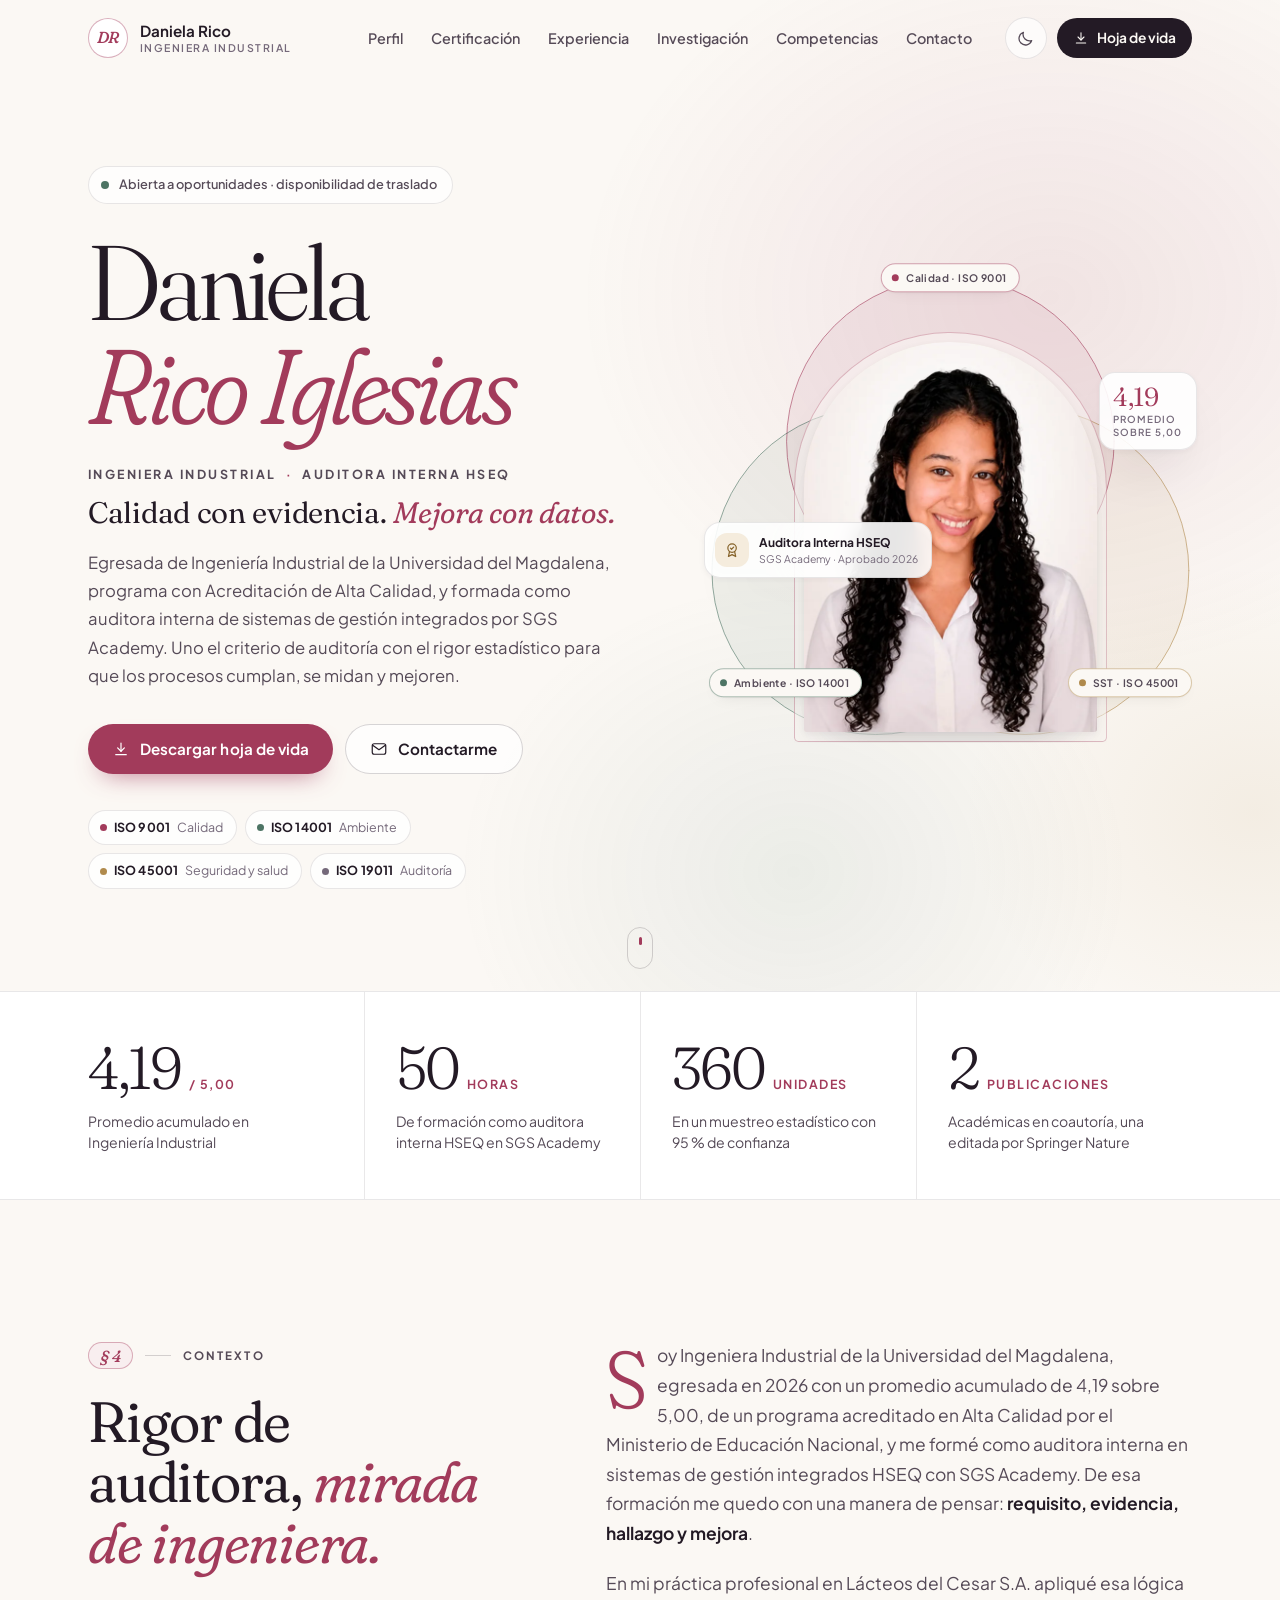
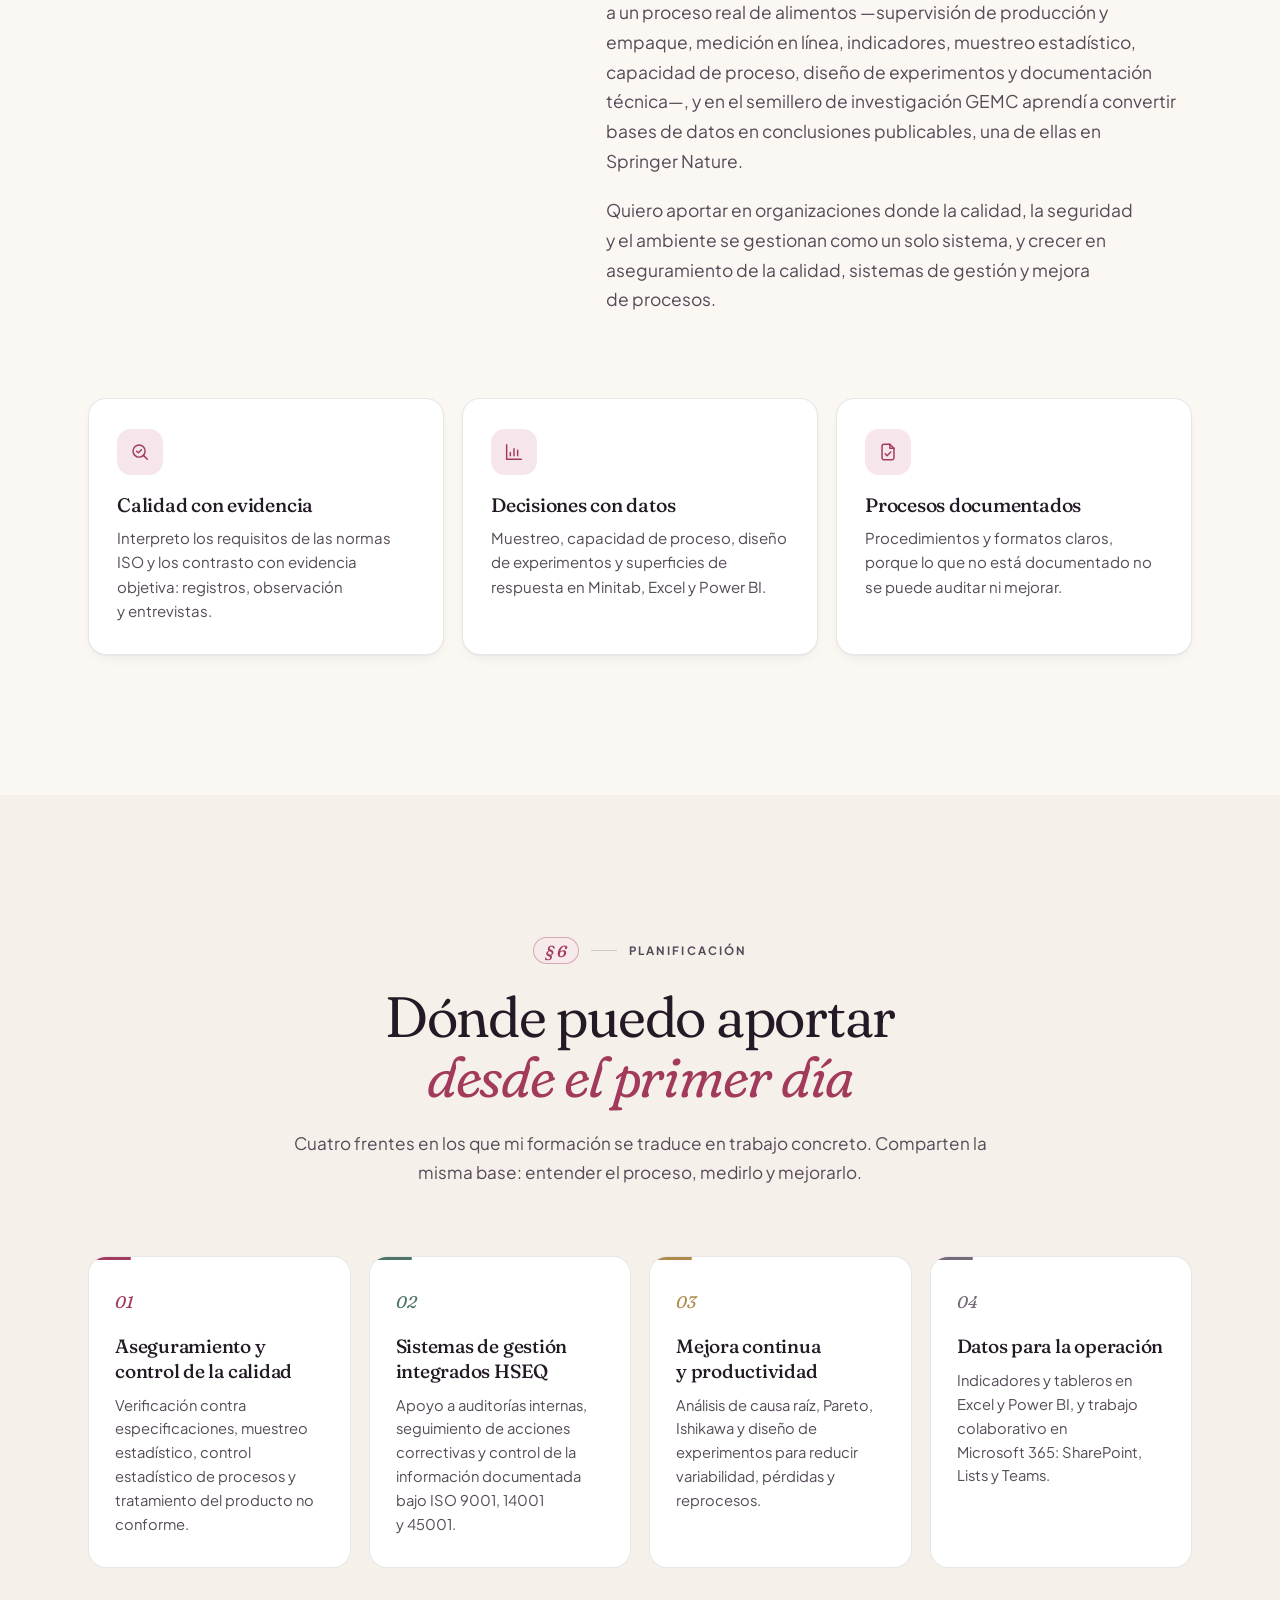
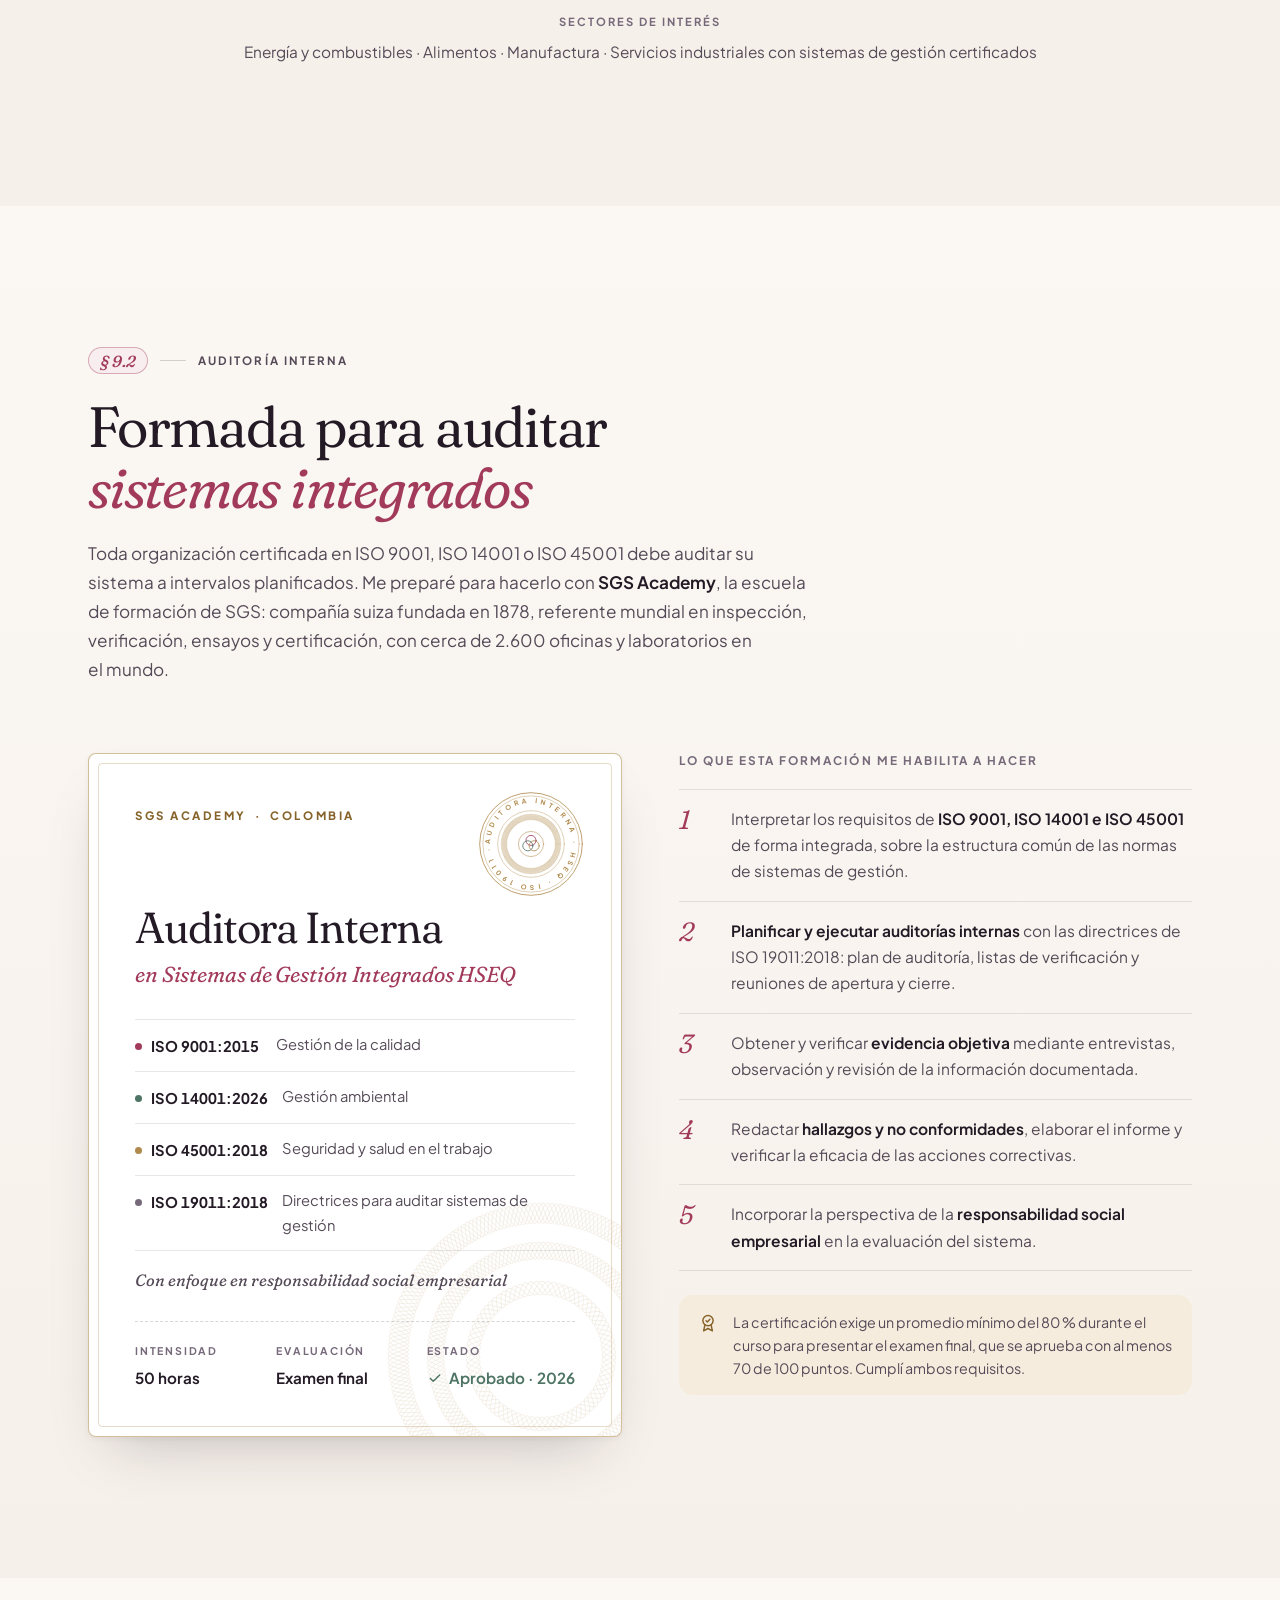
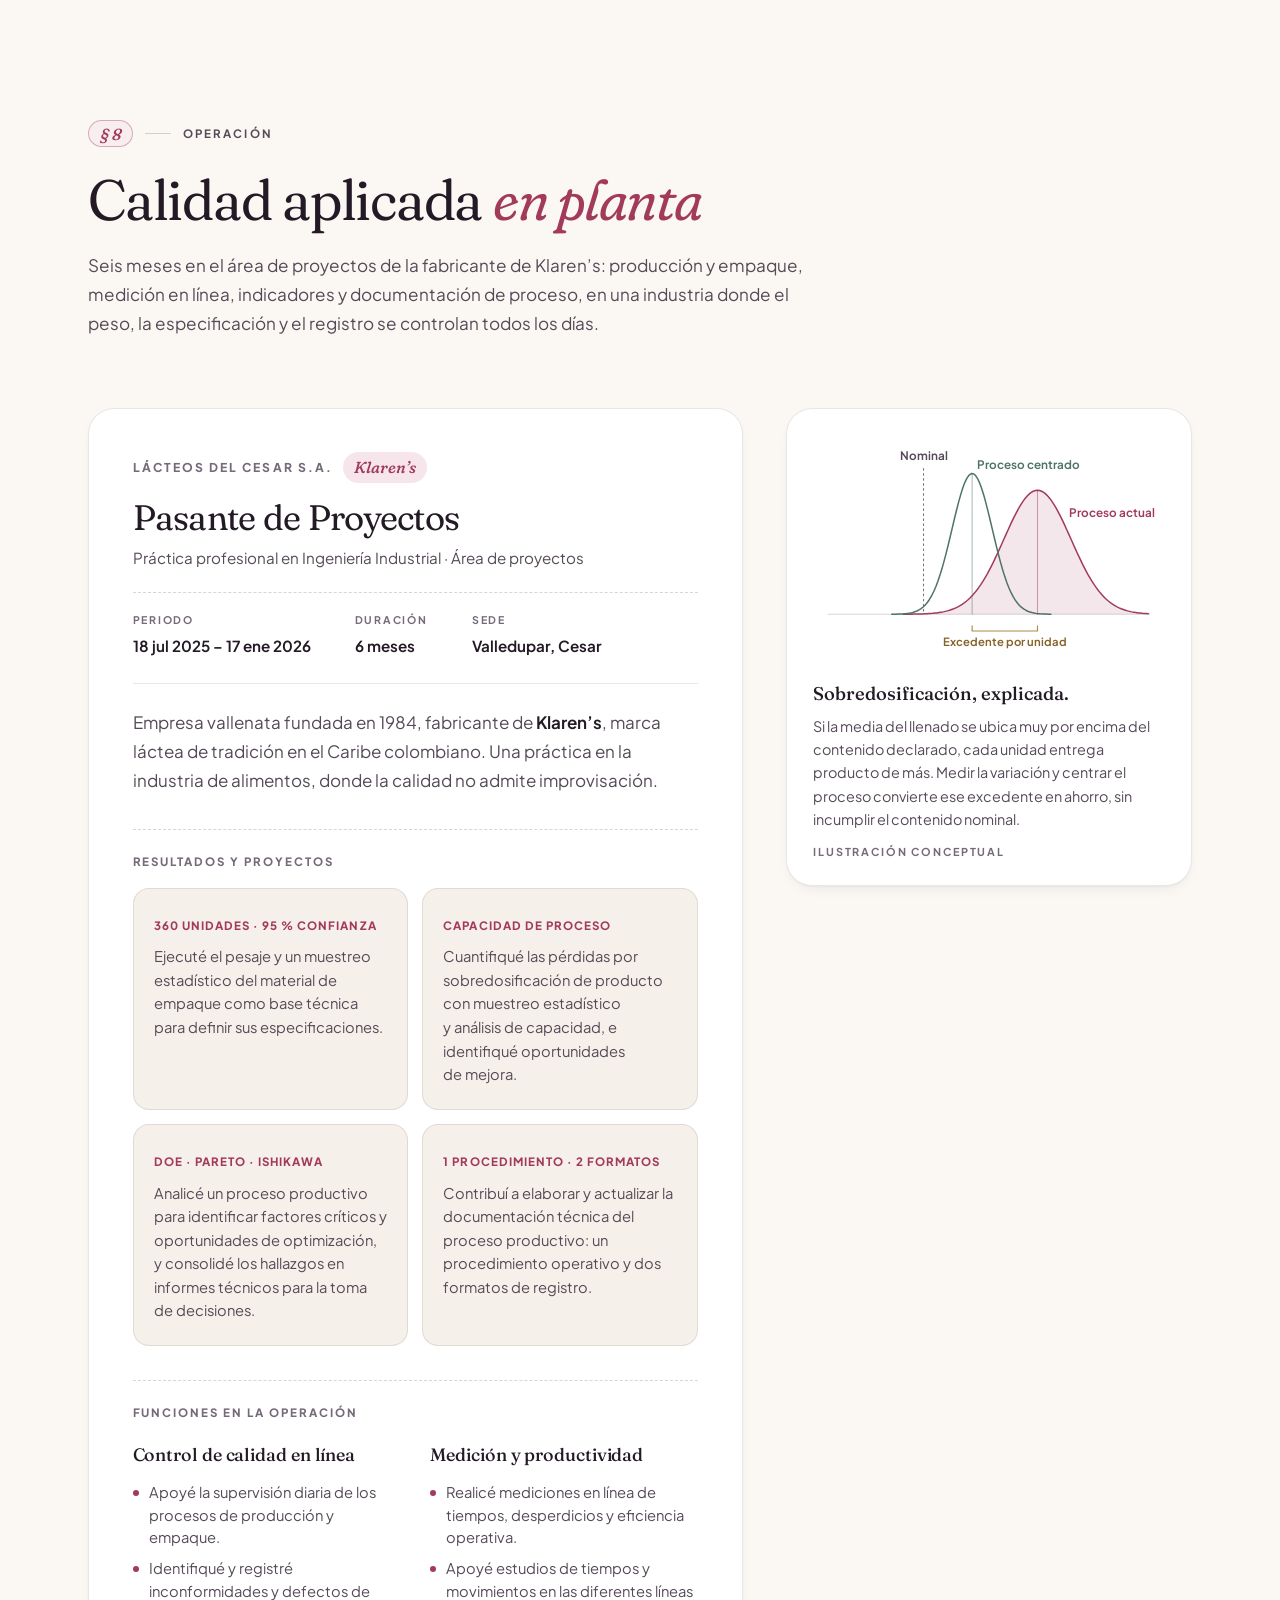
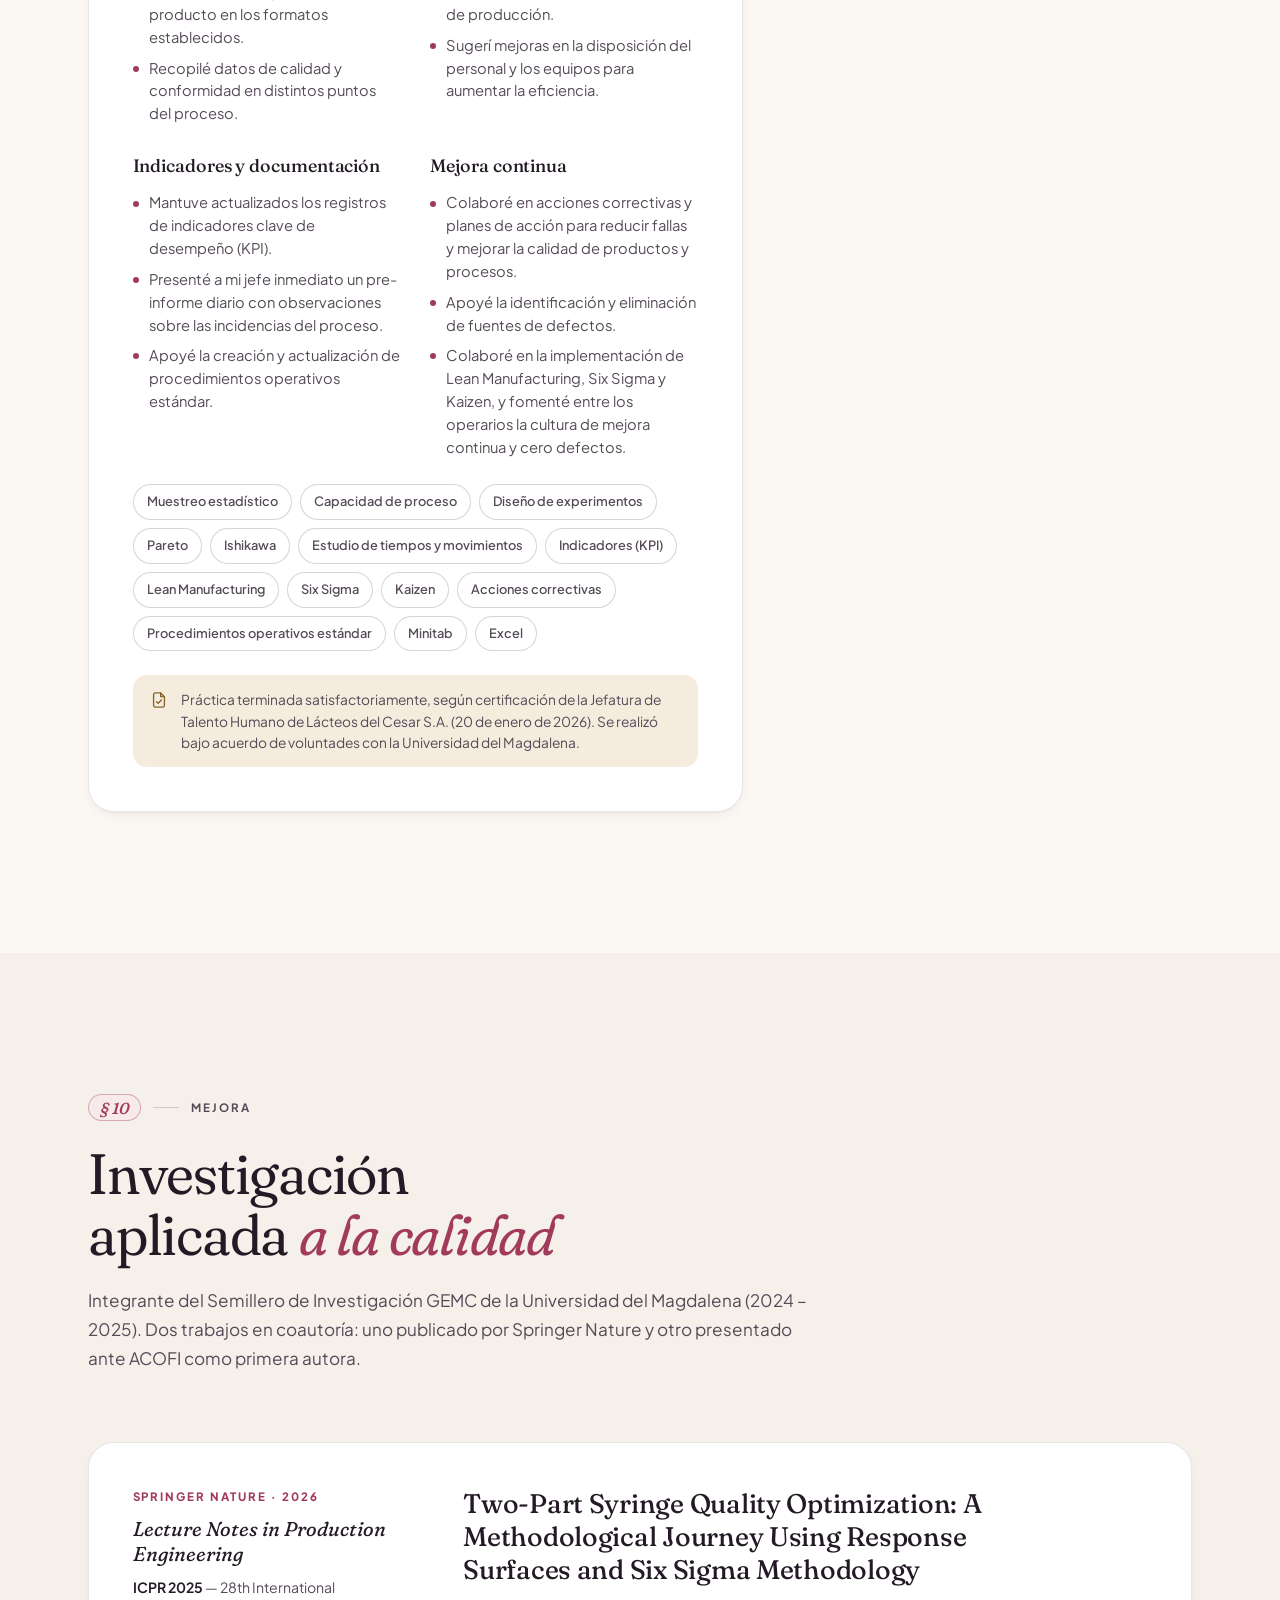
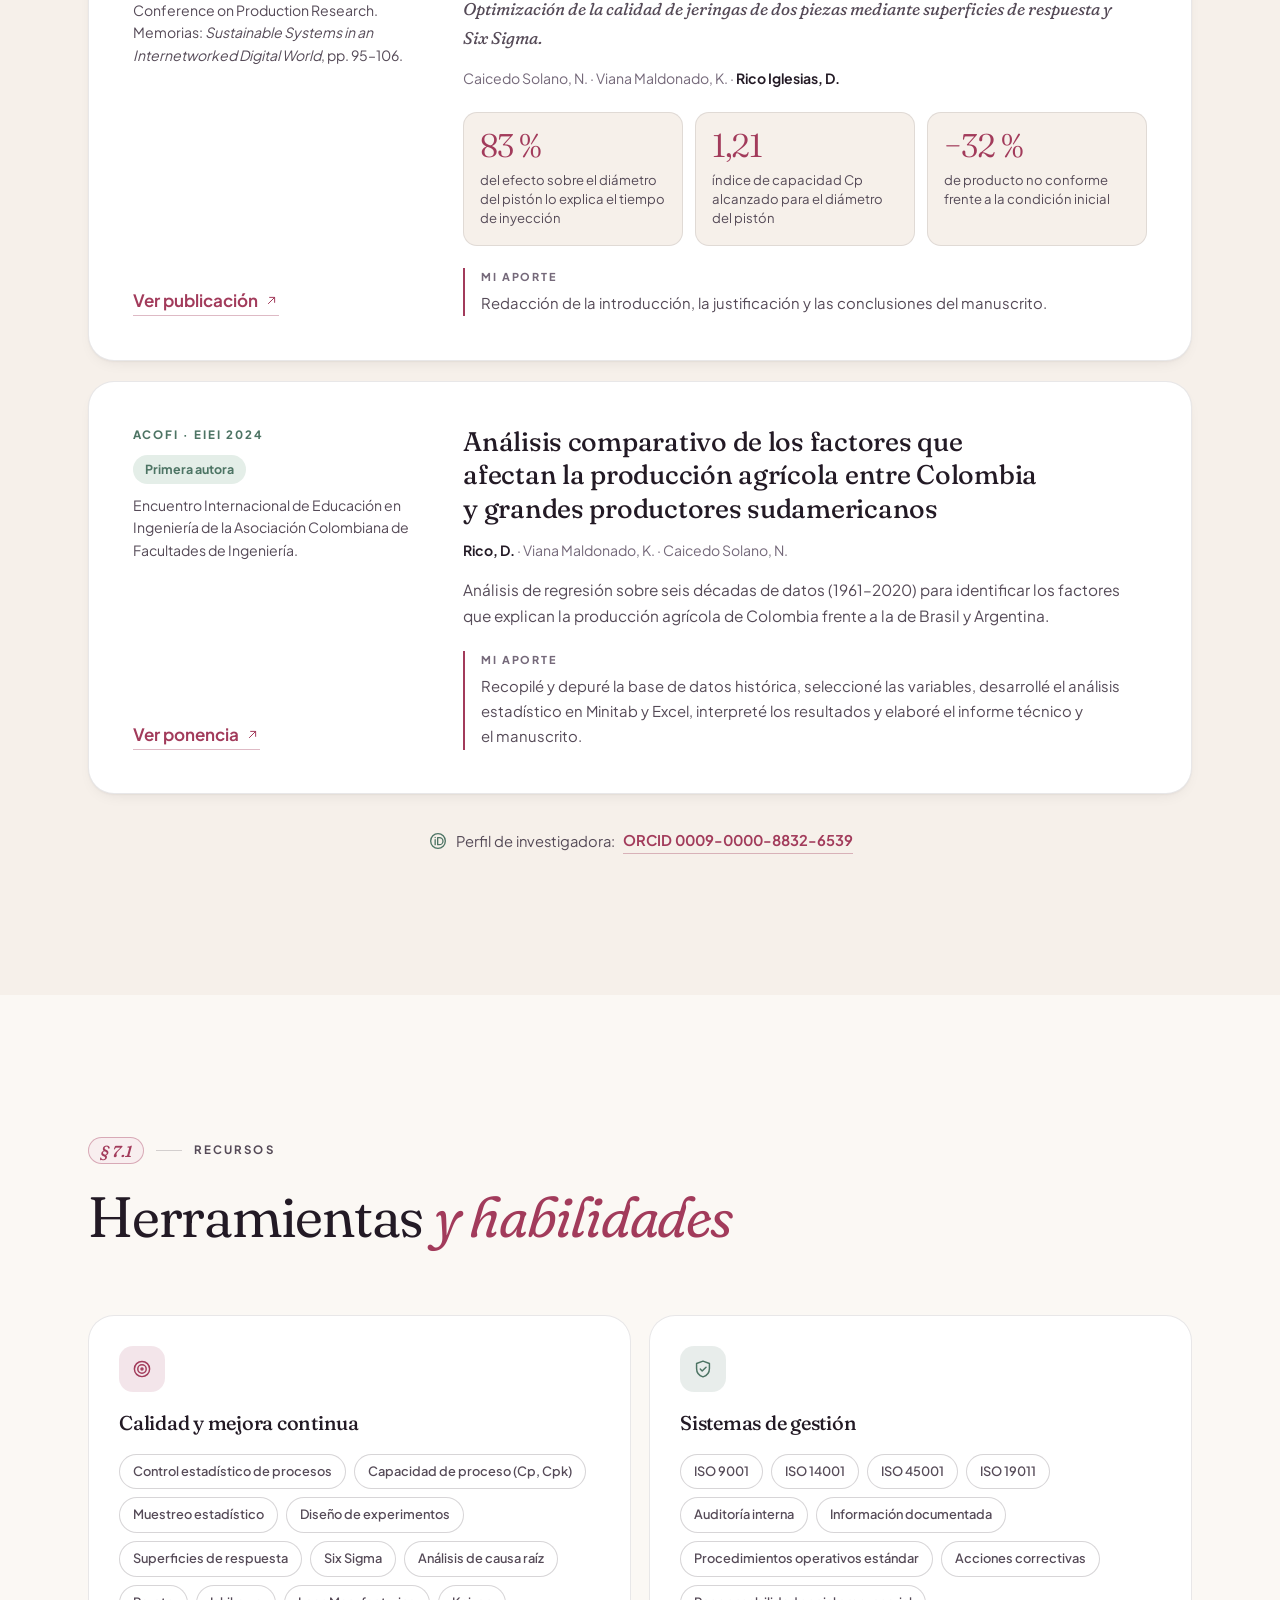
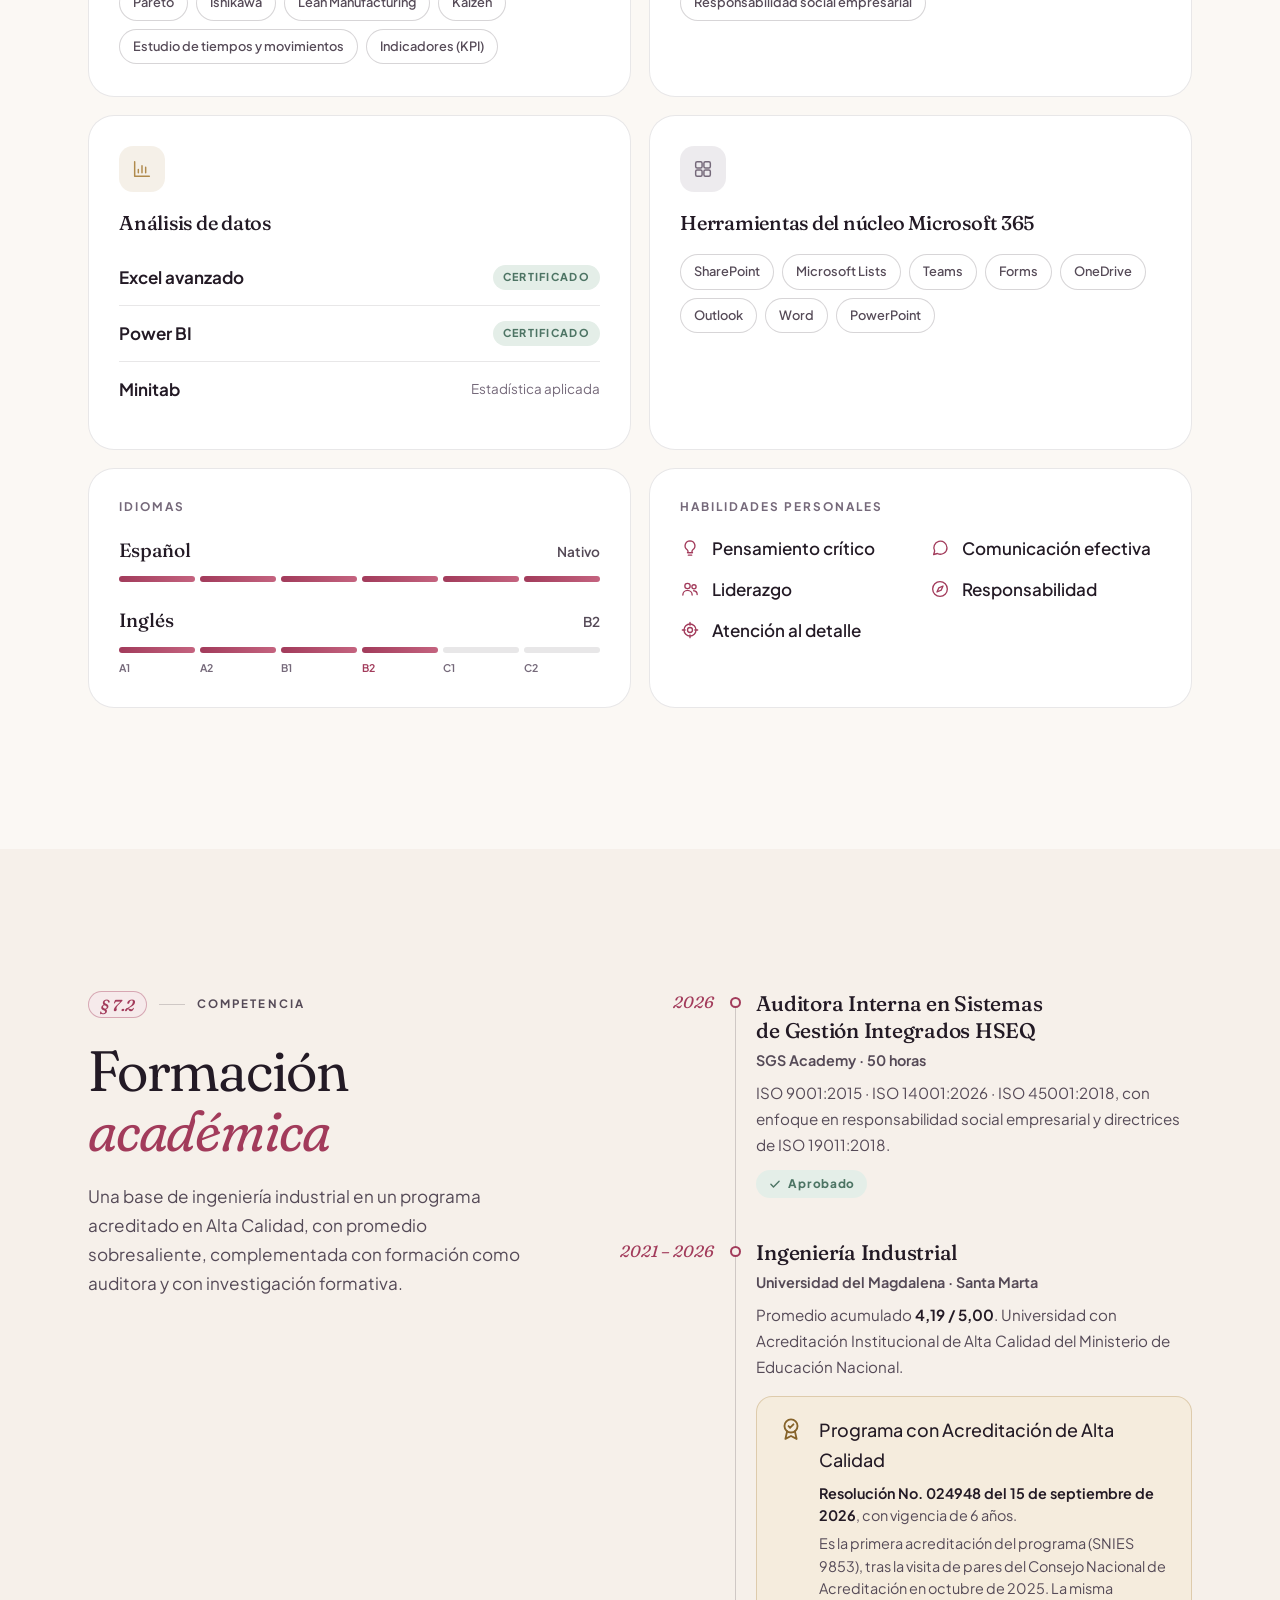
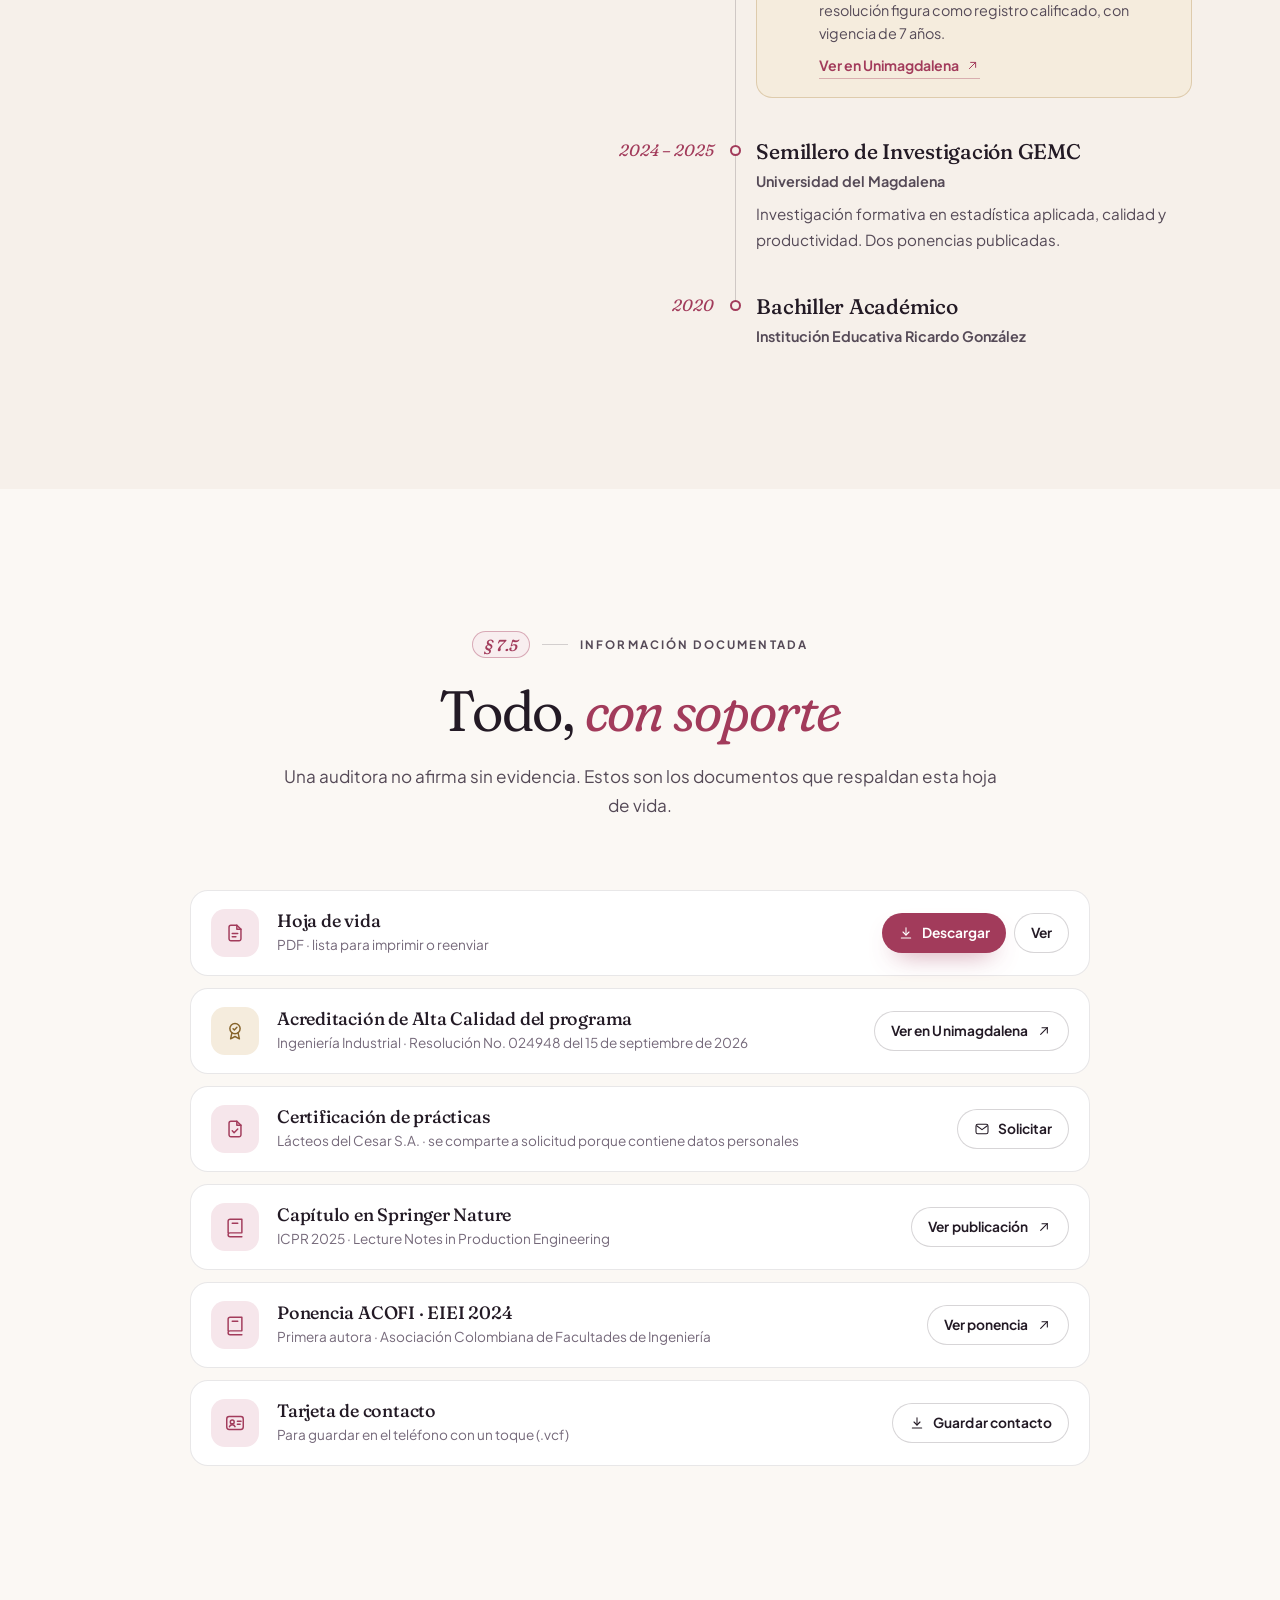
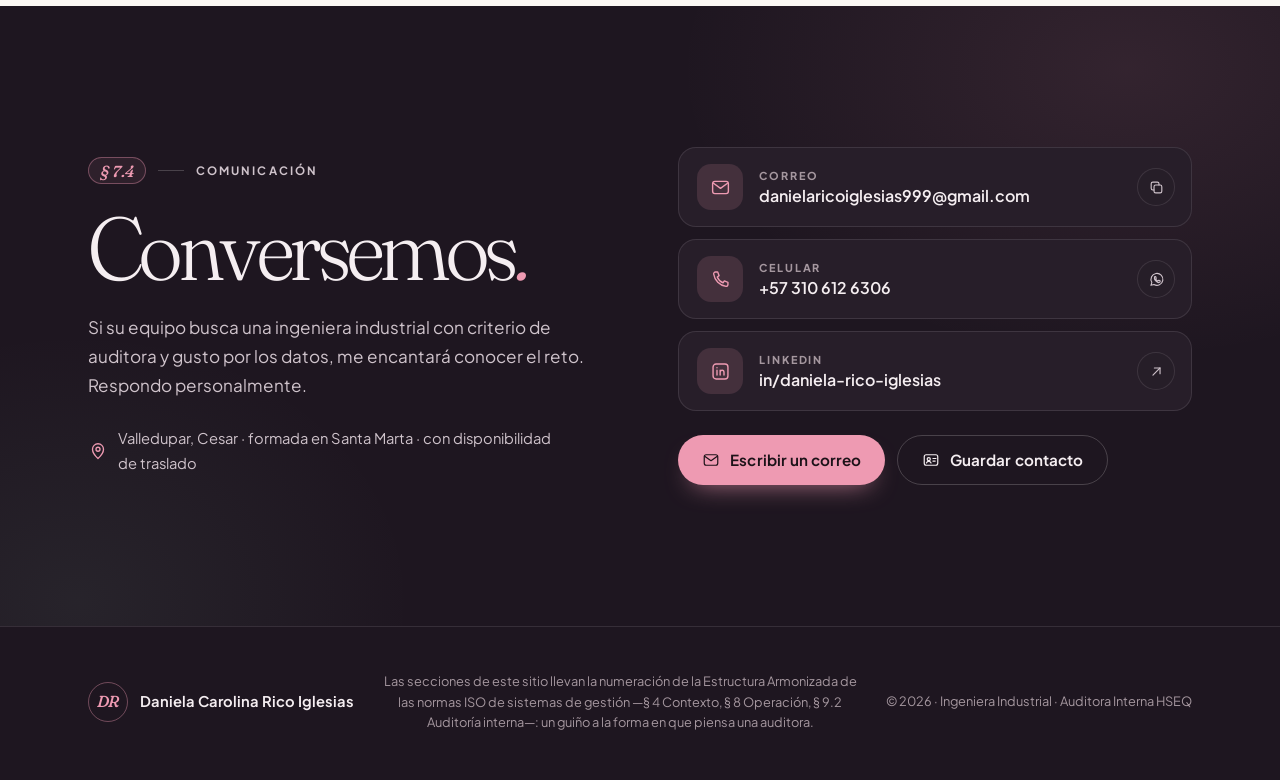
==== commit 641148d7: "feat: experiencia ampliada, acreditación del programa e inglés B2 - Amplía la experiencia en Lácteos" ====
--- a/index.html
+++ b/index.html
@@ -5,7 +5,7 @@
 <meta name="viewport" content="width=device-width, initial-scale=1, viewport-fit=cover">
 <title>Daniela Rico Iglesias — Ingeniera Industrial · Auditora Interna HSEQ</title>
 
-<meta name="description" content="Ingeniera Industrial de la Universidad del Magdalena (promedio 4,19/5,00) y auditora interna en sistemas de gestión integrados HSEQ formada por SGS Academy: ISO 9001, ISO 14001 e ISO 45001. Calidad, mejora continua y análisis de datos.">
+<meta name="description" content="Ingeniera Industrial de la Universidad del Magdalena, programa con Acreditación de Alta Calidad (promedio 4,19/5,00), y auditora interna en sistemas de gestión integrados HSEQ formada por SGS Academy: ISO 9001, ISO 14001 e ISO 45001. Calidad, mejora continua y análisis de datos.">
 <meta name="author" content="Daniela Carolina Rico Iglesias">
 <meta name="keywords" content="Ingeniera Industrial, Auditora Interna, HSEQ, ISO 9001, ISO 14001, ISO 45001, ISO 19011, Aseguramiento de la Calidad, Control de Calidad, Sistemas de Gestión Integrados, Mejora Continua, Six Sigma, Control Estadístico de Procesos, Power BI, Minitab, Microsoft 365, Valledupar, Santa Marta, Colombia">
 <meta name="robots" content="index, follow">
@@ -53,7 +53,7 @@
 {
   "@context": "https://schema.org",
   "@type": "ProfilePage",
-  "dateModified": "2026-10-02",
+  "dateModified": "2026-11-05",
   "mainEntity": {
     "@type": "Person",
     "name": "Daniela Carolina Rico Iglesias",
@@ -79,7 +79,7 @@
       "Aseguramiento de la calidad", "Control de calidad", "Auditoría interna", "Sistemas de gestión integrados HSEQ",
       "ISO 9001", "ISO 14001", "ISO 45001", "ISO 19011", "Control estadístico de procesos", "Capacidad de proceso",
       "Muestreo estadístico", "Diseño de experimentos", "Superficies de respuesta", "Six Sigma", "Análisis de causa raíz",
-      "Mejora continua", "Responsabilidad social empresarial", "Power BI", "Excel", "Minitab", "Microsoft 365", "SharePoint"
+      "Mejora continua", "Lean Manufacturing", "Kaizen", "Estudio de tiempos y movimientos", "Indicadores de desempeño (KPI)", "Responsabilidad social empresarial", "Power BI", "Excel", "Minitab", "Microsoft 365", "SharePoint"
     ],
     "hasCredential": [
       {
@@ -91,6 +91,7 @@
       {
         "@type": "EducationalOccupationalCredential",
         "name": "Ingeniería Industrial",
+        "description": "Programa con Acreditación de Alta Calidad, Resolución No. 024948 del 15 de septiembre de 2026, con vigencia de 6 años.",
         "credentialCategory": "degree",
         "recognizedBy": { "@type": "CollegeOrUniversity", "name": "Universidad del Magdalena" }
       }
@@ -204,8 +205,8 @@
       <p class="motto rise" style="--i:2">Calidad con evidencia. <em>Mejora con datos.</em></p>
 
       <p class="lede rise" style="--i:3">
-        Egresada de la Universidad del Magdalena y formada como auditora interna de sistemas de
-        gestión integrados por SGS Academy. Uno el criterio de auditoría con el rigor estadístico
+        Egresada de Ingeniería Industrial de la Universidad del Magdalena, programa con Acreditación de
+        Alta Calidad, y formada como auditora interna de sistemas de gestión integrados por SGS Academy. Uno el criterio de auditoría con el rigor estadístico
         para que los procesos cumplan, se midan y mejoren.
       </p>
 
@@ -299,14 +300,15 @@
     <div class="prose">
       <p class="dropcap reveal">
         Soy Ingeniera Industrial de la Universidad del Magdalena, egresada en 2026 con un promedio
-        acumulado de 4,19 sobre 5,00, y me formé como auditora interna en sistemas de gestión integrados
-        HSEQ con SGS Academy. De esa formación me quedo con una manera de pensar:
+        acumulado de 4,19 sobre 5,00, de un programa acreditado en Alta Calidad por el Ministerio de
+        Educación Nacional, y me formé como auditora interna en sistemas de gestión integrados HSEQ con
+        SGS Academy. De esa formación me quedo con una manera de pensar:
         <strong>requisito, evidencia, hallazgo y mejora</strong>.
       </p>
       <p class="reveal">
         En mi práctica profesional en Lácteos del Cesar S.A. apliqué esa lógica a un proceso real de
-        alimentos —muestreo estadístico, capacidad de proceso, diseño de experimentos y documentación
-        técnica—, y en el semillero de investigación GEMC aprendí a convertir bases de datos en
+        alimentos —supervisión de producción y empaque, medición en línea, indicadores, muestreo
+        estadístico, capacidad de proceso, diseño de experimentos y documentación técnica—, y en el semillero de investigación GEMC aprendí a convertir bases de datos en
         conclusiones publicables, una de ellas en Springer Nature.
       </p>
       <p class="reveal">
@@ -456,29 +458,6 @@
       </div>
     </div>
 
-    <div class="process">
-      <h3 class="mini-h reveal">Cómo se desarrolla una auditoría <span>· ISO 19011:2018</span></h3>
-      <ol class="steps">
-        <li class="reveal"><span class="s-n">01</span><b>Iniciar</b><span>Contacto con el auditado, objetivos, alcance y criterios.</span></li>
-        <li class="reveal" data-d="1"><span class="s-n">02</span><b>Preparar</b><span>Revisión documental, plan de auditoría y listas de verificación.</span></li>
-        <li class="reveal" data-d="2"><span class="s-n">03</span><b>Ejecutar</b><span>Reunión de apertura, recolección y verificación de evidencia, hallazgos.</span></li>
-        <li class="reveal" data-d="3"><span class="s-n">04</span><b>Informar</b><span>Conclusiones y redacción del informe de auditoría.</span></li>
-        <li class="reveal" data-d="4"><span class="s-n">05</span><b>Cerrar y seguir</b><span>Verificación de las acciones correctivas y cierre.</span></li>
-      </ol>
-    </div>
-
-    <div class="principles reveal">
-      <h3 class="mini-h">Los siete principios de la auditoría</h3>
-      <ul>
-        <li>Integridad</li>
-        <li>Presentación imparcial</li>
-        <li>Debido cuidado profesional</li>
-        <li>Confidencialidad</li>
-        <li>Independencia</li>
-        <li>Enfoque basado en la evidencia</li>
-        <li>Enfoque basado en riesgos</li>
-      </ul>
-    </div>
   </div>
 </section>
 
@@ -491,7 +470,8 @@
       </p>
       <h2 id="exp-t" class="reveal" data-d="1">Calidad aplicada <em>en planta</em></h2>
       <p class="sec-lede reveal" data-d="2">
-        Seis meses dentro de un proceso real de la industria de alimentos, donde el peso, la
+        Seis meses en el área de proyectos de la fabricante de Klaren’s: producción y empaque,
+        medición en línea, indicadores y documentación de proceso, en una industria donde el peso, la
         especificación y el registro se controlan todos los días.
       </p>
     </header>
@@ -502,10 +482,10 @@
           <div>
             <p class="job-co">Lácteos del Cesar S.A. <span class="brand-pill">Klaren’s</span></p>
             <h3 class="job-role" id="job-t">Pasante de Proyectos</h3>
-            <p class="job-sub">Práctica profesional en Ingeniería Industrial</p>
+            <p class="job-sub">Práctica profesional en Ingeniería Industrial · Área de proyectos</p>
           </div>
           <dl class="job-meta">
-            <div><dt>Periodo</dt><dd>Jul 2025 – Ene 2026</dd></div>
+            <div><dt>Periodo</dt><dd>18 jul 2025 – 17 ene 2026</dd></div>
             <div><dt>Duración</dt><dd>6 meses</dd></div>
             <div><dt>Sede</dt><dd>Valledupar, Cesar</dd></div>
           </dl>
@@ -517,6 +497,7 @@
           calidad no admite improvisación.
         </p>
 
+        <h4 class="job-sec">Resultados y proyectos</h4>
         <ul class="wins">
           <li><span class="w-k">360 unidades · 95&nbsp;% confianza</span>
             <p>Ejecuté el pesaje y un muestreo estadístico del material de empaque como base técnica para definir sus especificaciones.</p></li>
@@ -528,10 +509,53 @@
             <p>Contribuí a elaborar y actualizar la documentación técnica del proceso productivo: un procedimiento operativo y dos formatos de registro.</p></li>
         </ul>
 
+        <h4 class="job-sec">Funciones en la operación</h4>
+        <div class="duties">
+          <section>
+            <h5>Control de calidad en línea</h5>
+            <ul>
+              <li>Apoyé la supervisión diaria de los procesos de producción y empaque.</li>
+              <li>Identifiqué y registré inconformidades y defectos de producto en los formatos establecidos.</li>
+              <li>Recopilé datos de calidad y conformidad en distintos puntos del proceso.</li>
+            </ul>
+          </section>
+          <section>
+            <h5>Medición y productividad</h5>
+            <ul>
+              <li>Realicé mediciones en línea de tiempos, desperdicios y eficiencia operativa.</li>
+              <li>Apoyé estudios de tiempos y movimientos en las diferentes líneas de producción.</li>
+              <li>Sugerí mejoras en la disposición del personal y los equipos para aumentar la eficiencia.</li>
+            </ul>
+          </section>
+          <section>
+            <h5>Indicadores y documentación</h5>
+            <ul>
+              <li>Mantuve actualizados los registros de indicadores clave de desempeño (KPI).</li>
+              <li>Presenté a mi jefe inmediato un pre-informe diario con observaciones sobre las incidencias del proceso.</li>
+              <li>Apoyé la creación y actualización de procedimientos operativos estándar.</li>
+            </ul>
+          </section>
+          <section>
+            <h5>Mejora continua</h5>
+            <ul>
+              <li>Colaboré en acciones correctivas y planes de acción para reducir fallas y mejorar la calidad de productos y procesos.</li>
+              <li>Apoyé la identificación y eliminación de fuentes de defectos.</li>
+              <li>Colaboré en la implementación de Lean Manufacturing, Six Sigma y Kaizen, y fomenté entre los operarios la cultura de mejora continua y cero defectos.</li>
+            </ul>
+          </section>
+        </div>
+
         <ul class="tags" aria-label="Herramientas aplicadas">
           <li>Muestreo estadístico</li><li>Capacidad de proceso</li><li>Diseño de experimentos</li>
-          <li>Pareto</li><li>Ishikawa</li><li>Minitab</li><li>Excel</li><li>Documentación técnica</li>
+          <li>Pareto</li><li>Ishikawa</li><li>Estudio de tiempos y movimientos</li><li>Indicadores (KPI)</li>
+          <li>Lean Manufacturing</li><li>Six Sigma</li><li>Kaizen</li><li>Acciones correctivas</li>
+          <li>Procedimientos operativos estándar</li><li>Minitab</li><li>Excel</li>
         </ul>
+
+        <p class="job-proof">
+          <svg aria-hidden="true"><use href="#i-doc-check"/></svg>
+          <span>Práctica terminada satisfactoriamente, según certificación de la Jefatura de Talento Humano de Lácteos del Cesar S.A. (20 de enero de 2026). Se realizó bajo acuerdo de voluntades con la Universidad del Magdalena.</span>
+        </p>
       </article>
 
       <figure class="overfill reveal" data-d="1">
@@ -654,6 +678,7 @@
           <li>Control estadístico de procesos</li><li>Capacidad de proceso (Cp, Cpk)</li><li>Muestreo estadístico</li>
           <li>Diseño de experimentos</li><li>Superficies de respuesta</li><li>Six Sigma</li>
           <li>Análisis de causa raíz</li><li>Pareto</li><li>Ishikawa</li>
+          <li>Lean Manufacturing</li><li>Kaizen</li><li>Estudio de tiempos y movimientos</li><li>Indicadores (KPI)</li>
         </ul>
       </article>
 
@@ -662,7 +687,7 @@
         <h3>Sistemas de gestión</h3>
         <ul class="tags">
           <li>ISO 9001</li><li>ISO 14001</li><li>ISO 45001</li><li>ISO 19011</li>
-          <li>Auditoría interna</li><li>Información documentada</li><li>Acciones correctivas</li>
+          <li>Auditoría interna</li><li>Información documentada</li><li>Procedimientos operativos estándar</li><li>Acciones correctivas</li>
           <li>Responsabilidad social empresarial</li>
         </ul>
       </article>
@@ -697,9 +722,9 @@
           </div>
         </div>
         <div class="lang">
-          <p><b>Inglés</b><span>B1 · certificado</span></p>
-          <div class="cefr" role="img" aria-label="Inglés: nivel B1 del Marco Común Europeo de Referencia">
-            <i class="on"></i><i class="on"></i><i class="on"></i><i></i><i></i><i></i>
+          <p><b>Inglés</b><span>B2</span></p>
+          <div class="cefr" role="img" aria-label="Inglés: nivel B2 del Marco Común Europeo de Referencia">
+            <i class="on"></i><i class="on"></i><i class="on"></i><i class="on"></i><i></i><i></i>
           </div>
           <div class="cefr-l" aria-hidden="true"><span>A1</span><span>A2</span><span>B1</span><span>B2</span><span>C1</span><span>C2</span></div>
         </div>
@@ -728,8 +753,8 @@
       </p>
       <h2 id="form-t" class="reveal" data-d="1">Formación <em>académica</em></h2>
       <p class="sec-lede reveal" data-d="2">
-        Una base de ingeniería industrial con promedio sobresaliente, complementada con formación
-        como auditora y con investigación formativa.
+        Una base de ingeniería industrial en un programa acreditado en Alta Calidad, con promedio
+        sobresaliente, complementada con formación como auditora y con investigación formativa.
       </p>
     </header>
 
@@ -749,6 +774,15 @@
           <h3>Ingeniería Industrial</h3>
           <p class="t-org">Universidad del Magdalena · Santa Marta</p>
           <p>Promedio acumulado <strong>4,19 / 5,00</strong>. Universidad con Acreditación Institucional de Alta Calidad del Ministerio de Educación Nacional.</p>
+          <div class="t-acc">
+            <span class="t-acc-i" aria-hidden="true"><svg><use href="#i-seal"/></svg></span>
+            <div>
+              <h4>Programa con Acreditación de Alta Calidad</h4>
+              <p><strong>Resolución No. 024948 del 15 de septiembre de 2026</strong>, con vigencia de 6 años.</p>
+              <p>Es la primera acreditación del programa (SNIES 9853), tras la visita de pares del Consejo Nacional de Acreditación en octubre de 2025. La misma resolución figura como registro calificado, con vigencia de 7 años.</p>
+              <a class="link" href="https://www.unimagdalena.edu.co/presentacionPrograma/Programa/1007" target="_blank" rel="noopener">Ver en Unimagdalena <svg aria-hidden="true"><use href="#i-arrow-ur"/></svg></a>
+            </div>
+          </div>
         </div>
       </li>
       <li class="reveal">
@@ -788,6 +822,20 @@
         <div class="d-act">
           <a class="btn btn-sm btn-rose" href="assets/docs/HDV_Daniela_Rico.pdf" download><svg aria-hidden="true"><use href="#i-download"/></svg>Descargar</a>
           <a class="btn btn-sm btn-line" href="assets/docs/HDV_Daniela_Rico.pdf" target="_blank" rel="noopener">Ver</a>
+        </div>
+      </li>
+      <li class="doc reveal">
+        <span class="d-ico gold" aria-hidden="true"><svg><use href="#i-seal"/></svg></span>
+        <div class="d-txt"><h3>Acreditación de Alta Calidad del programa</h3><p>Ingeniería Industrial · Resolución No. 024948 del 15 de septiembre de 2026</p></div>
+        <div class="d-act">
+          <a class="btn btn-sm btn-line" href="https://www.unimagdalena.edu.co/presentacionPrograma/Programa/1007" target="_blank" rel="noopener">Ver en Unimagdalena<svg aria-hidden="true"><use href="#i-arrow-ur"/></svg></a>
+        </div>
+      </li>
+      <li class="doc reveal">
+        <span class="d-ico" aria-hidden="true"><svg><use href="#i-doc-check"/></svg></span>
+        <div class="d-txt"><h3>Certificación de prácticas</h3><p>Lácteos del Cesar S.A. · se comparte a solicitud porque contiene datos personales</p></div>
+        <div class="d-act">
+          <a class="btn btn-sm btn-line" href="mailto:danielaricoiglesias999@gmail.com?subject=Solicitud%20de%20certificaci%C3%B3n%20de%20pr%C3%A1cticas%20%E2%80%94%20Daniela%20Rico%20Iglesias"><svg aria-hidden="true"><use href="#i-mail"/></svg>Solicitar</a>
         </div>
       </li>
       <li class="doc reveal" data-cert-doc hidden>
--- a/assets/css/styles.css
+++ b/assets/css/styles.css
@@ -717,45 +717,7 @@
 }
 .note svg{ width:22px; height:22px; flex:none; color:var(--gold-ink); margin-top:1px; }
 
-.process{ margin-top:clamp(64px, 8vw, 104px); }
-.steps{ position:relative; display:grid; grid-template-columns:repeat(5, 1fr); }
-.steps::before{
-  content:""; position:absolute; left:22px; right:22px; top:22px; height:1px;
-  background:linear-gradient(90deg, var(--rose), var(--sage) 55%, var(--gold));
-  opacity:.55;
-}
-.steps li{ position:relative; padding-right:22px; }
-.s-n{
-  position:relative; z-index:1; display:grid; place-items:center;
-  width:44px; height:44px; border-radius:50%;
-  background:var(--card); border:1px solid var(--line-2); box-shadow:var(--sh-1);
-  font-family:var(--f-serif); font-style:italic; font-size:.98rem; color:var(--rose);
-  font-variation-settings:"SOFT" 100;
-}
-.steps b{ display:block; margin-top:18px; font-family:var(--f-serif); font-size:1.22rem; font-weight:480; }
-.steps li > span:last-child{ display:block; margin-top:6px; font-size:.88rem; line-height:1.55; color:var(--ink-2); }
-
-.principles{ margin-top:clamp(56px, 7vw, 88px); text-align:center; }
-.principles ul{ display:flex; flex-wrap:wrap; justify-content:center; gap:10px; max-width:900px; margin-inline:auto; }
-.principles li{
-  padding:9px 18px; border-radius:999px; background:var(--card);
-  border:1px solid var(--line-2);
-  font-family:var(--f-serif); font-size:1.04rem; font-weight:420;
-  transition:border-color .3s, color .3s, transform .4s var(--ease);
-}
-.principles li:hover{ border-color:var(--rose); color:var(--rose); transform:translateY(-2px); }
-
 @media (max-width:980px){ .cert-grid{ grid-template-columns:1fr; } }
-@media (max-width:860px){
-  .steps{ grid-template-columns:1fr; gap:24px; }
-  .steps::before{
-    left:22px; right:auto; top:22px; bottom:22px; width:1px; height:auto;
-    background:linear-gradient(180deg, var(--rose), var(--sage) 55%, var(--gold));
-  }
-  .steps li{ display:grid; grid-template-columns:44px 1fr; column-gap:18px; padding-right:0; }
-  .steps b{ margin-top:9px; }
-  .steps li > span:last-child{ grid-column:2; }
-}
 @media (max-width:520px){
   .cr-meta{ grid-template-columns:1fr 1fr; justify-content:stretch; }
   .cr-meta div:last-child{ grid-column:1 / -1; }
@@ -807,6 +769,27 @@
   color:var(--rose);
 }
 .wins p{ margin-top:8px; font-size:.92rem; line-height:1.6; color:var(--ink-2); }
+
+.job-sec{
+  margin-top:34px; padding-top:22px; border-top:1px dashed var(--line-2);
+  font-family:var(--f-sans); font-size:.72rem; font-weight:750; letter-spacing:.17em; text-transform:uppercase;
+  color:var(--ink-3);
+}
+.job-sec + .wins{ margin-top:16px; }
+.duties{ display:grid; grid-template-columns:1fr 1fr; gap:26px 30px; margin-top:18px; }
+.duties h5{ font-family:var(--f-serif); font-size:1.12rem; font-weight:480; letter-spacing:-.005em; color:var(--ink); }
+.duties ul{ display:grid; gap:8px; margin-top:10px; }
+.duties li{ position:relative; padding-left:16px; font-size:.92rem; line-height:1.55; color:var(--ink-2); }
+.duties li::before{
+  content:""; position:absolute; left:0; top:.62em; width:6px; height:6px; border-radius:50%;
+  background:var(--rose);
+}
+.job-proof{
+  display:flex; gap:12px; align-items:flex-start; margin-top:24px;
+  padding:14px 16px; border-radius:14px; background:var(--gold-soft);
+  font-size:.86rem; line-height:1.55; color:var(--ink-2);
+}
+.job-proof svg{ width:20px; height:20px; flex:none; margin-top:1px; color:var(--gold-ink); }
 
 .tags{ display:flex; flex-wrap:wrap; gap:8px; margin-top:26px; }
 .tags li{
@@ -853,7 +836,7 @@
   .overfill{ position:relative; top:auto; }
 }
 @media (max-width:620px){
-  .wins{ grid-template-columns:1fr; }
+  .wins, .duties{ grid-template-columns:1fr; }
   .of-lbl{ font-size:17px; }
   .of-lbl.small{ font-size:16px; }
 }
@@ -957,7 +940,7 @@
 .cefr i{ height:6px; border-radius:4px; background:var(--line); }
 .cefr i.on{ background:linear-gradient(90deg, var(--rose), var(--rose-2)); }
 .cefr-l{ display:grid; grid-template-columns:repeat(6, 1fr); gap:5px; margin-top:6px; font-size:.66rem; font-weight:650; color:var(--ink-3); }
-.cefr-l span:nth-child(3){ color:var(--rose); }
+.cefr-l span:nth-child(4){ color:var(--rose); }
 .soft ul{ display:grid; grid-template-columns:1fr 1fr; gap:12px 18px; }
 .soft li{ display:flex; align-items:center; gap:12px; font-weight:550; }
 .soft svg{ width:20px; height:20px; flex:none; color:var(--rose); }
@@ -991,6 +974,16 @@
   font-size:.74rem; font-weight:750; letter-spacing:.06em;
 }
 .t-badge svg{ width:14px; height:14px; stroke-width:2.4; }
+.t-acc{
+  display:grid; grid-template-columns:auto 1fr; gap:14px; margin-top:16px;
+  padding:18px 20px; border-radius:16px; background:var(--gold-soft);
+  border:1px solid color-mix(in srgb, var(--gold) 34%, transparent);
+}
+.t-acc-i svg{ display:block; width:28px; height:28px; color:var(--gold-ink); }
+.t-acc h4{ font-size:1.12rem; font-weight:480; color:var(--ink); }
+.t-body .t-acc p:not(.t-org){ margin-top:6px; font-size:.9rem; line-height:1.55; }
+.t-acc .link{ display:inline-flex; margin-top:10px; font-size:.88rem; }
+@media (max-width:520px){ .t-acc{ grid-template-columns:1fr; gap:10px; padding:16px; } }
 
 @media (max-width:560px){
   .timeline li{ padding-left:30px; }
@@ -1137,7 +1130,7 @@
   html{ font-size:10pt; }
   body{ background:#fff; }
   .nav, .sheet, .dock, .toast, .cue, .hero-aura, .venn, .tag, .float, .avail, .cta, .norms,
-  .cr-actions, .contact-cta, .icon-btn, .overfill, .process, .principles, .pillars, .sectors,
+  .cr-actions, .contact-cta, .icon-btn, .overfill, .pillars, .sectors,
   .cred-water, .orcid, #documentos, .contact::before, .skip{ display:none !important; }
   .js .reveal, .js .rise, .js .arch-wrap{ opacity:1 !important; transform:none !important; clip-path:none !important; }
 
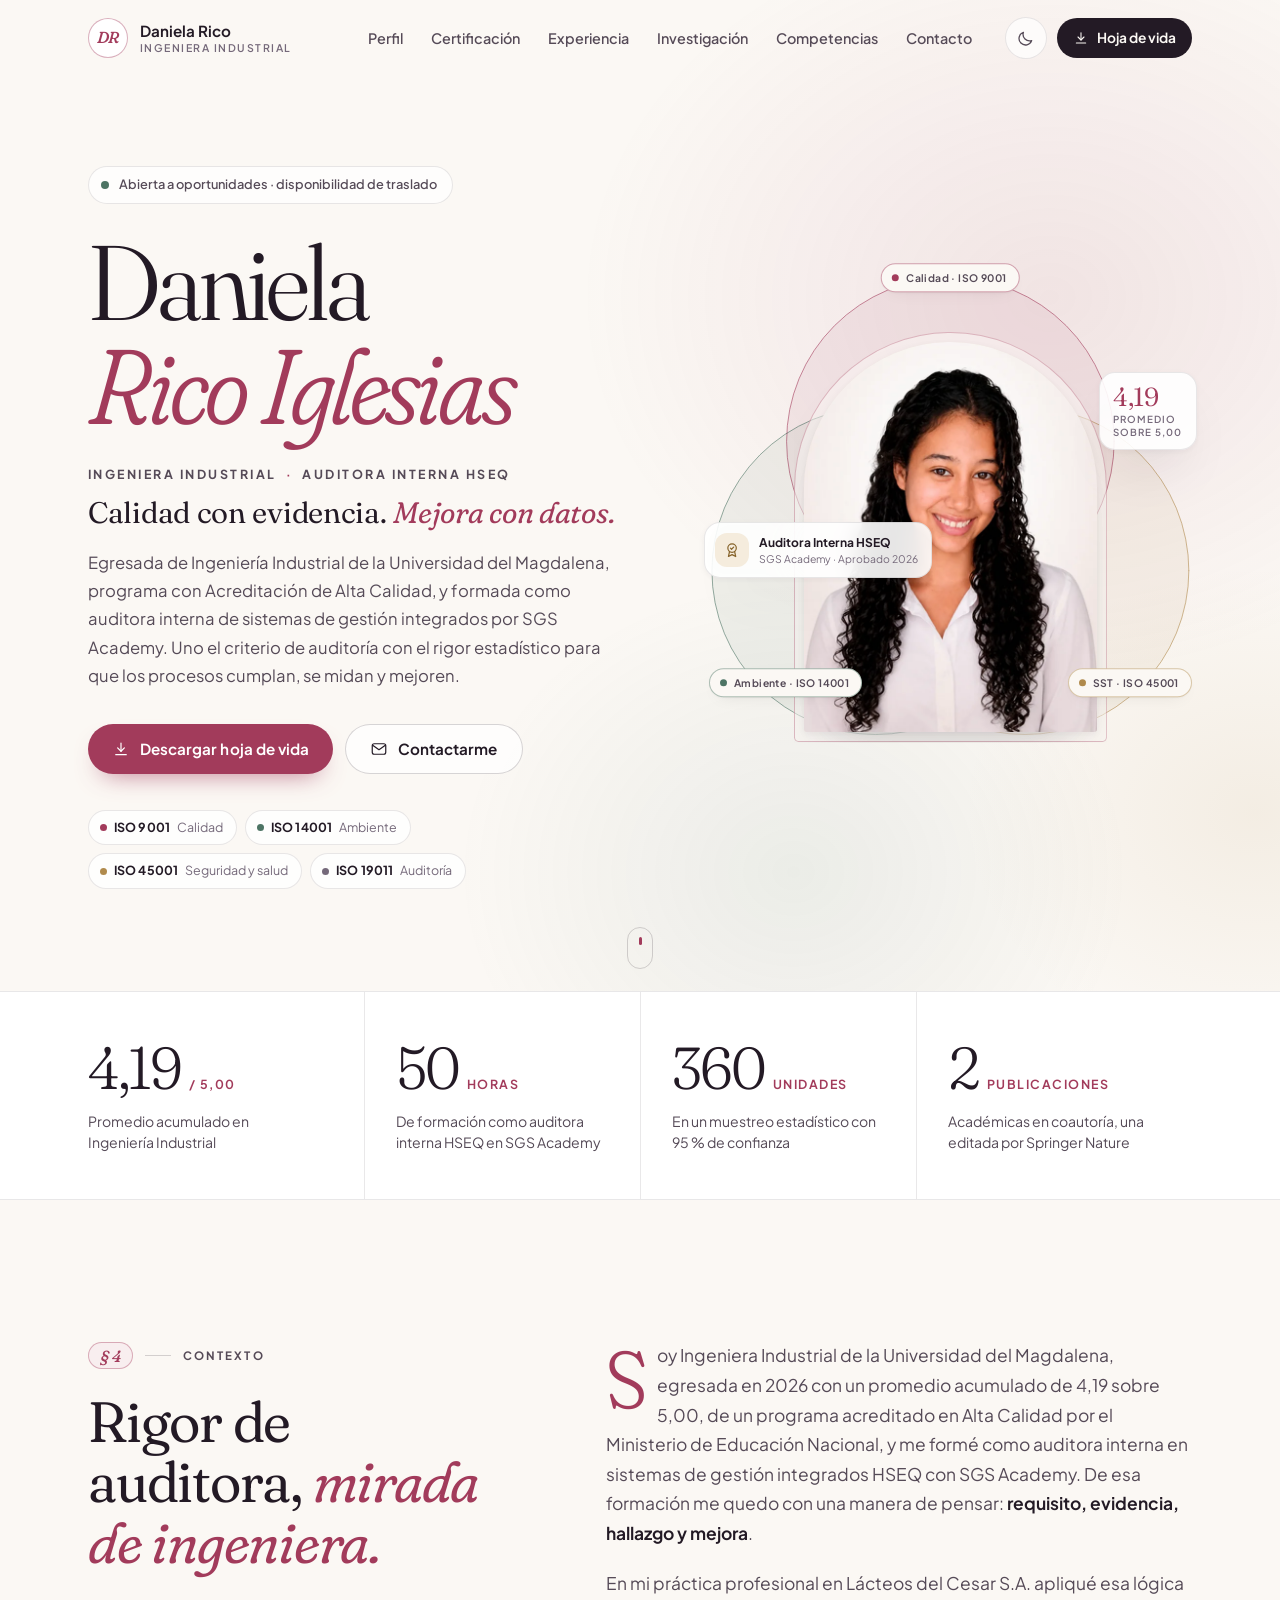
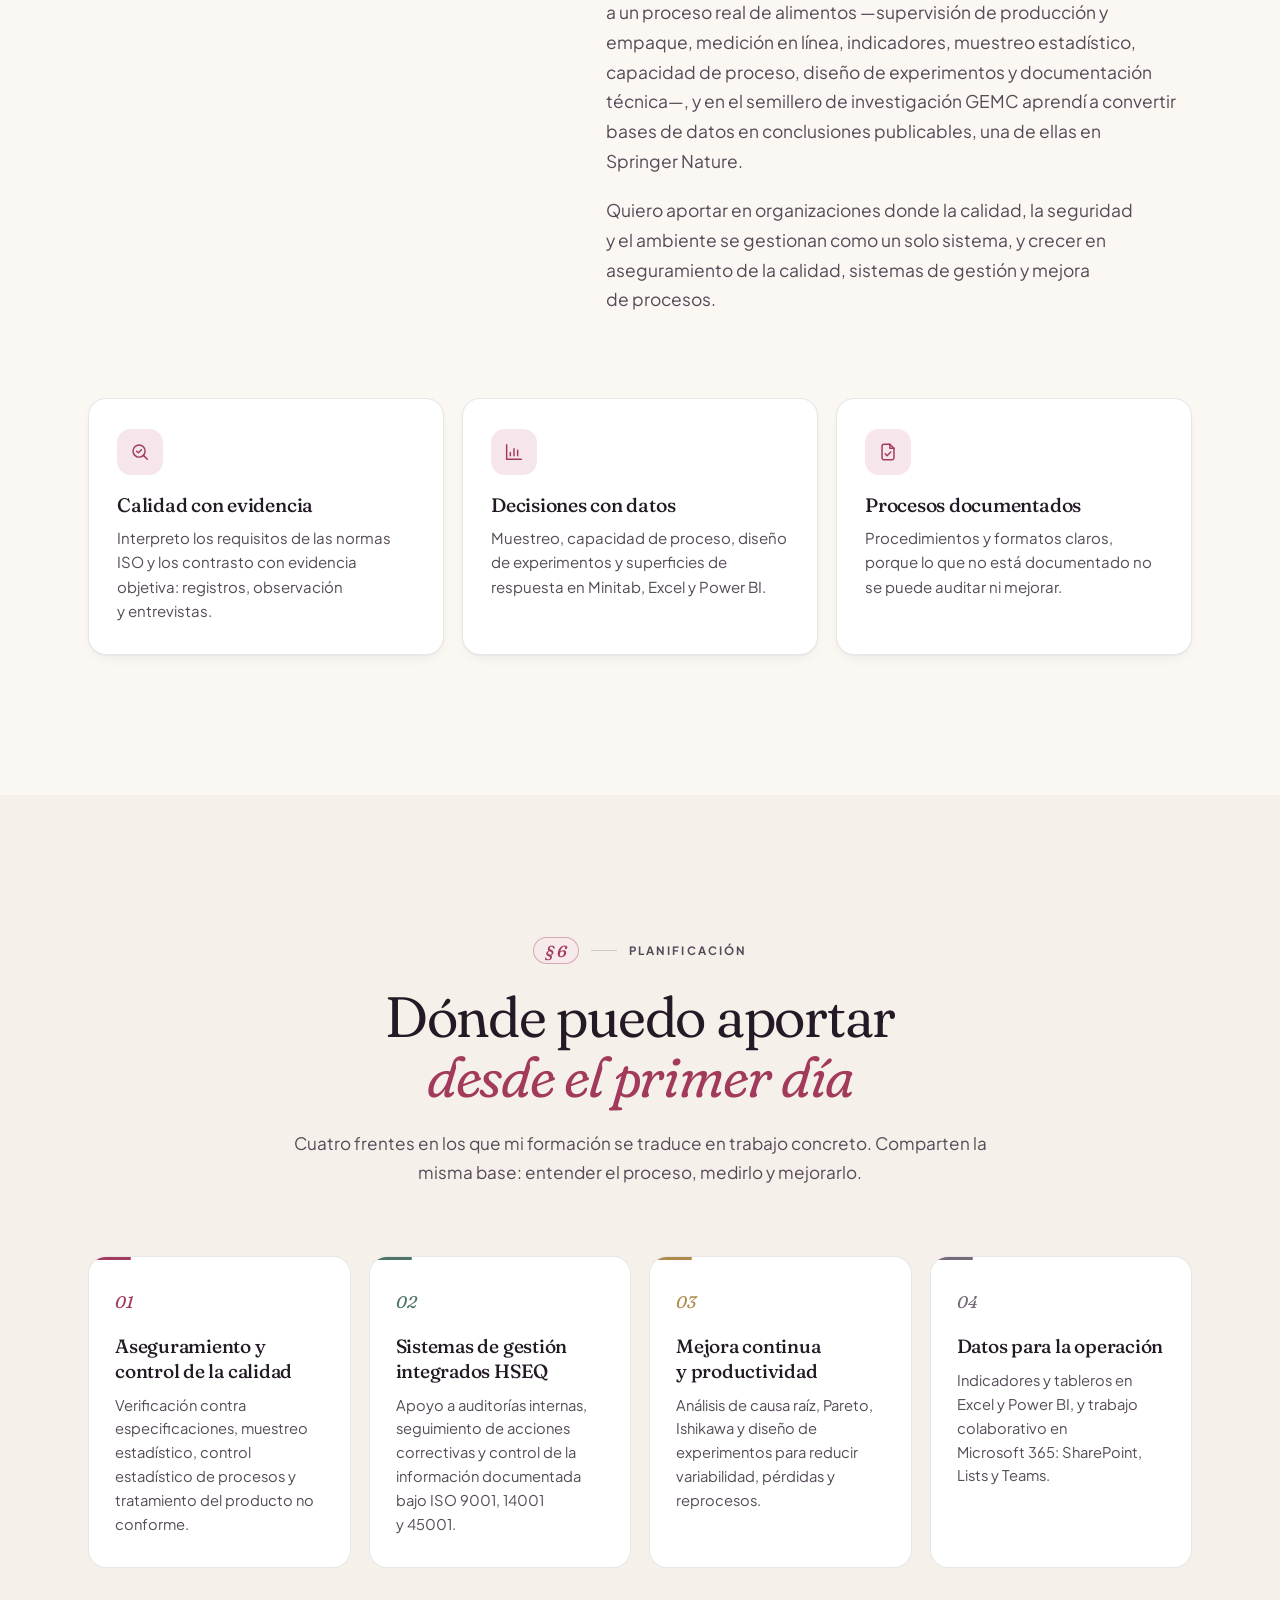
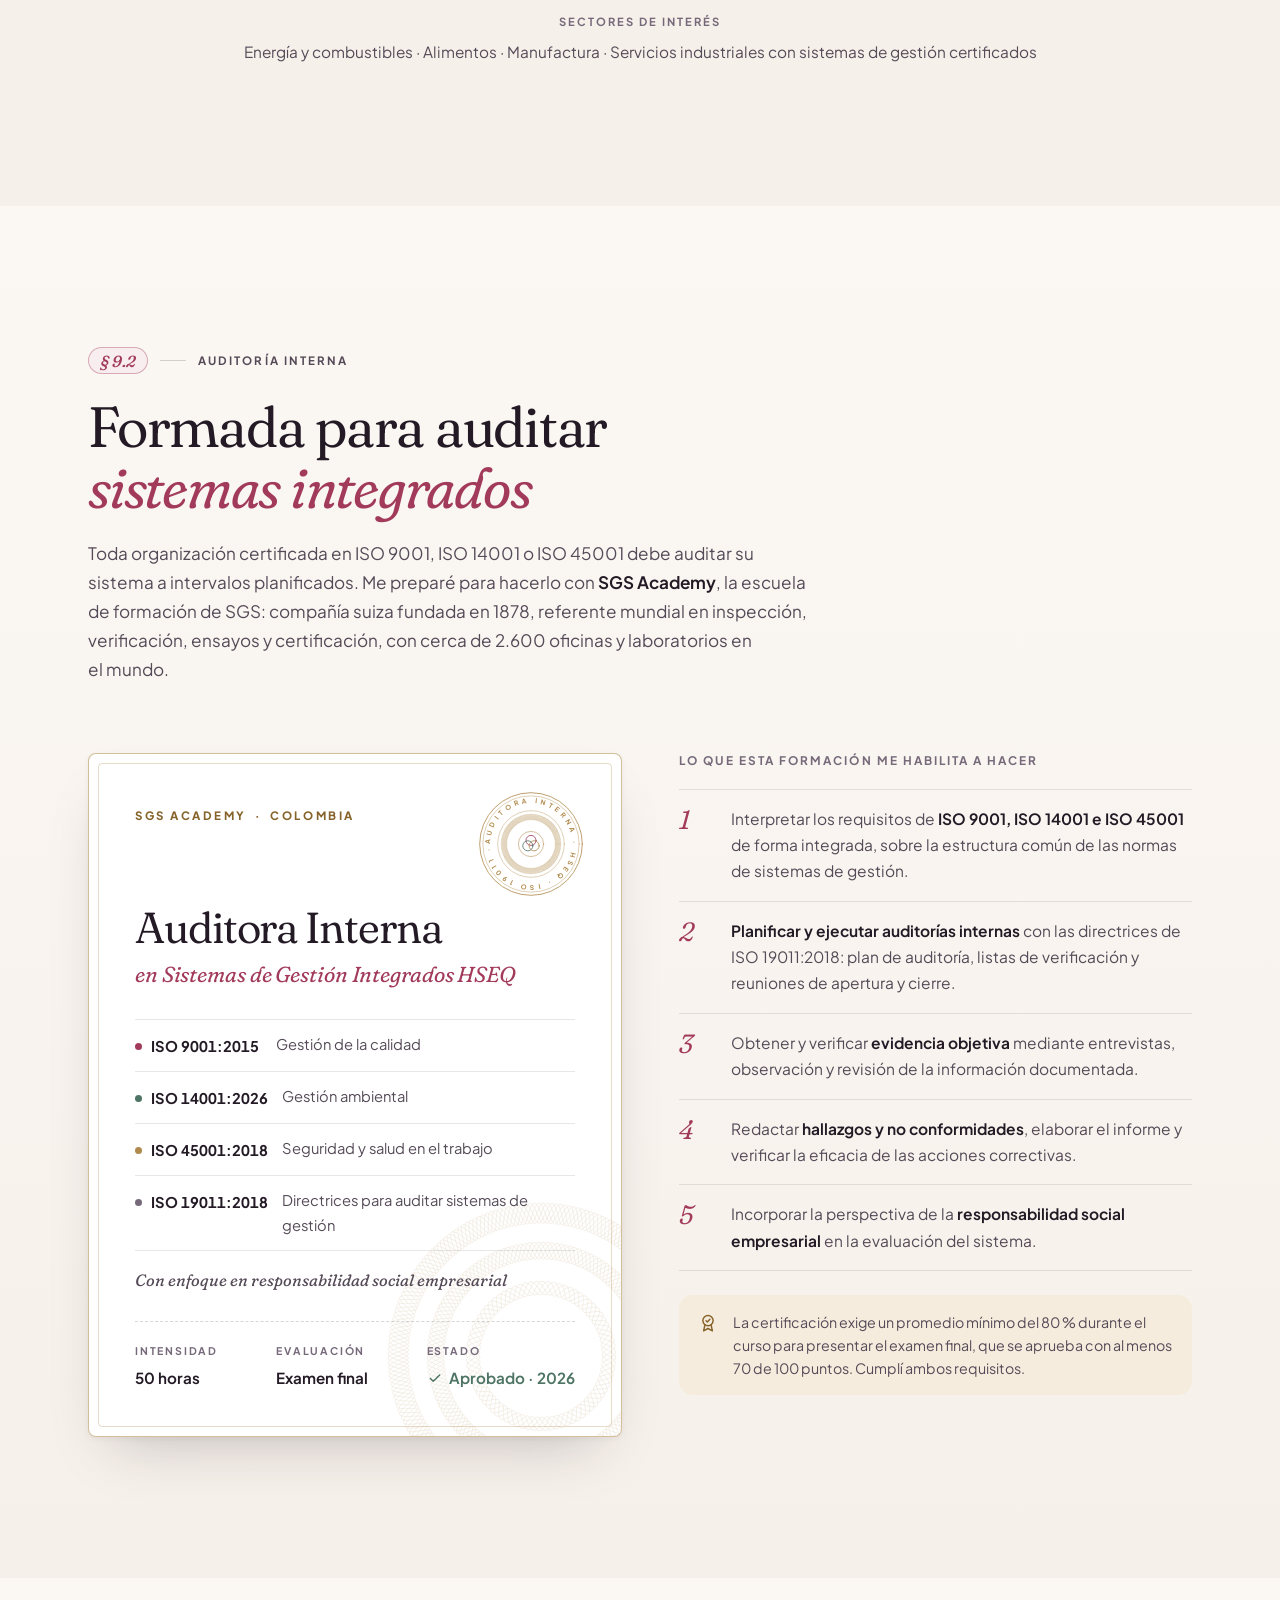
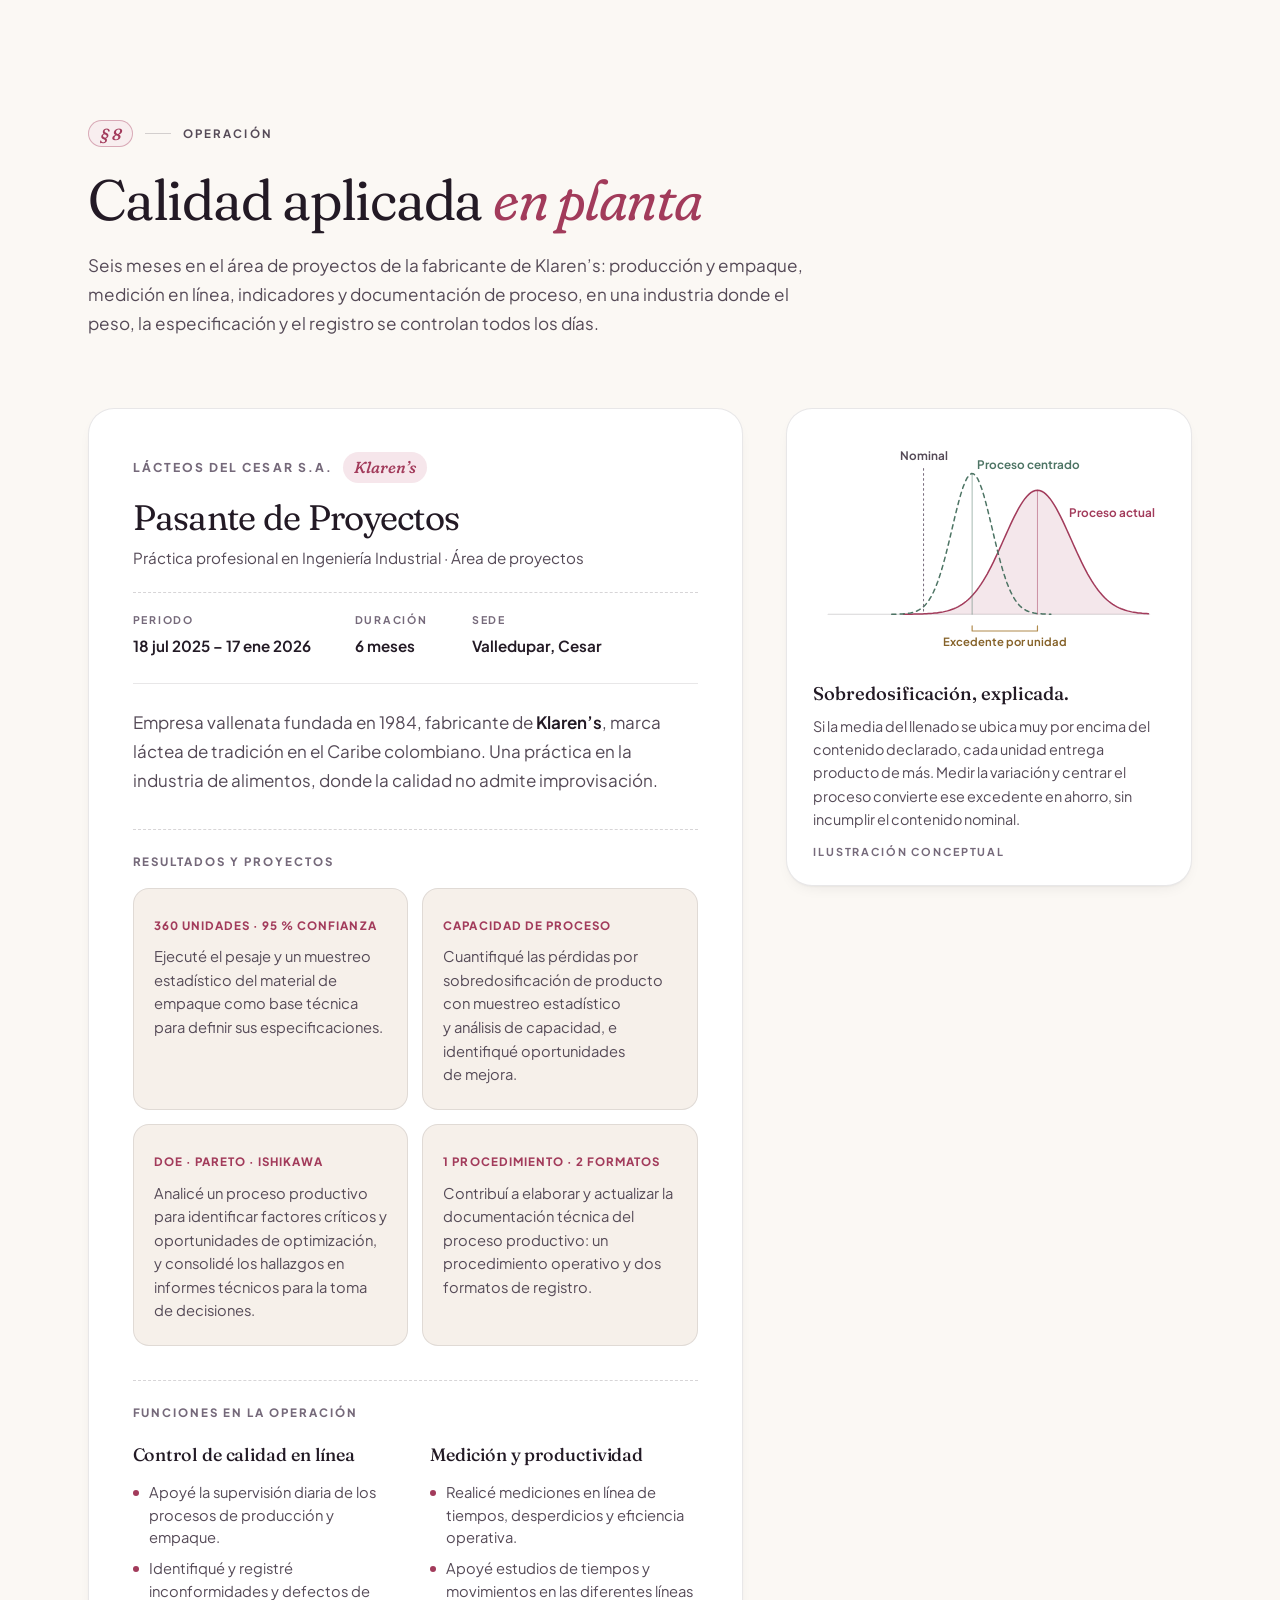
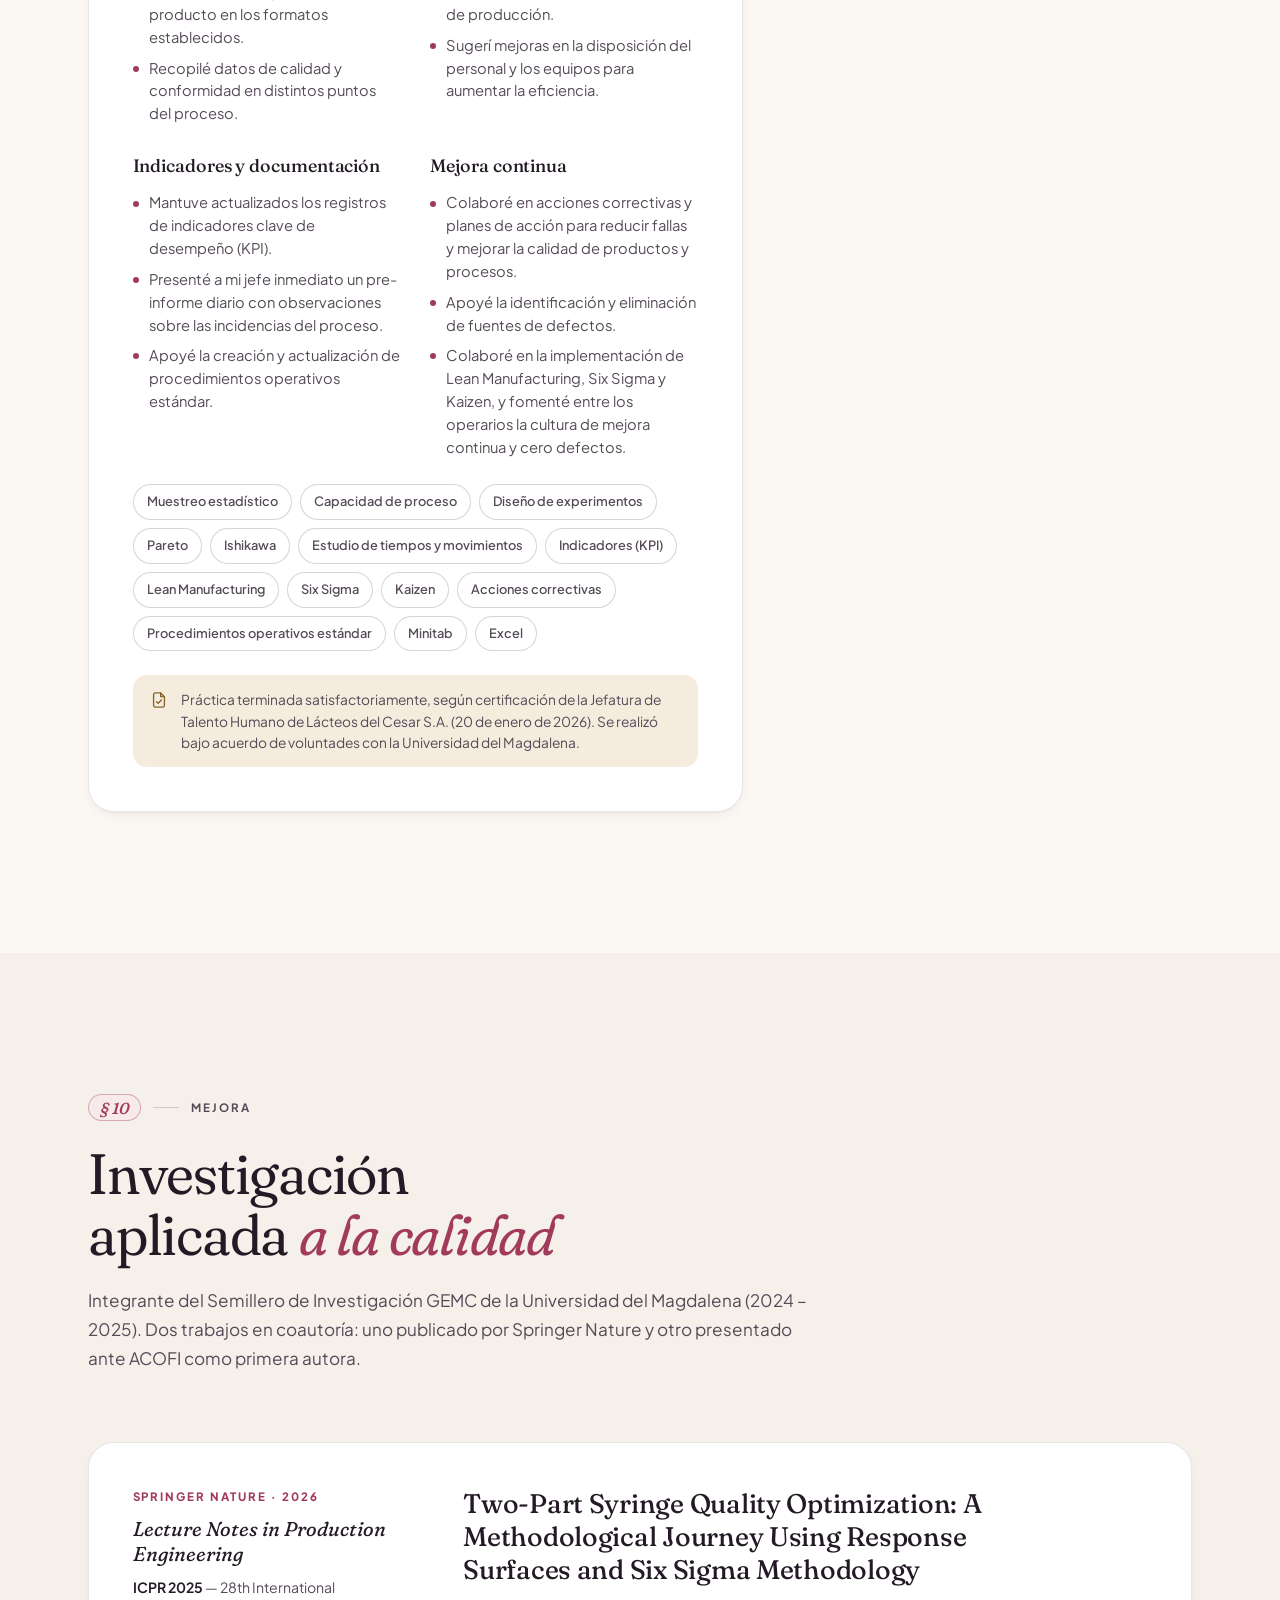
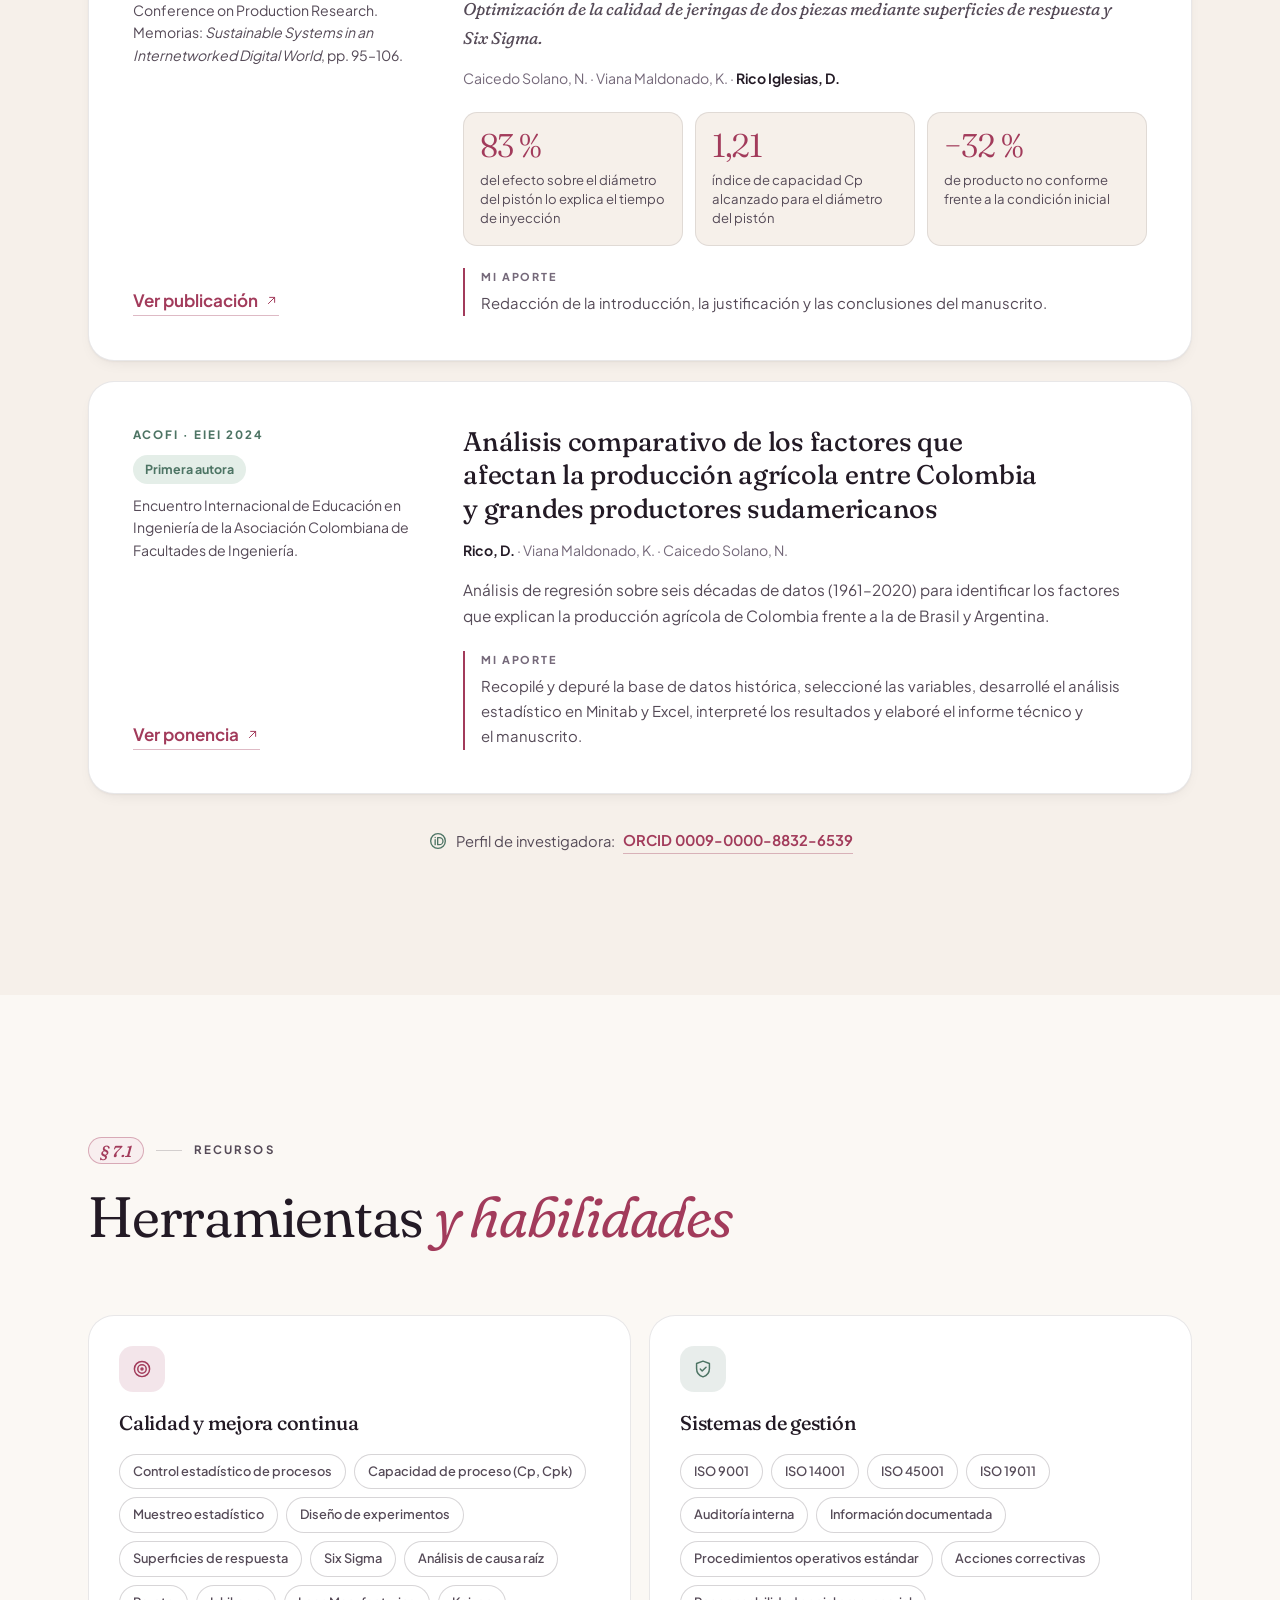
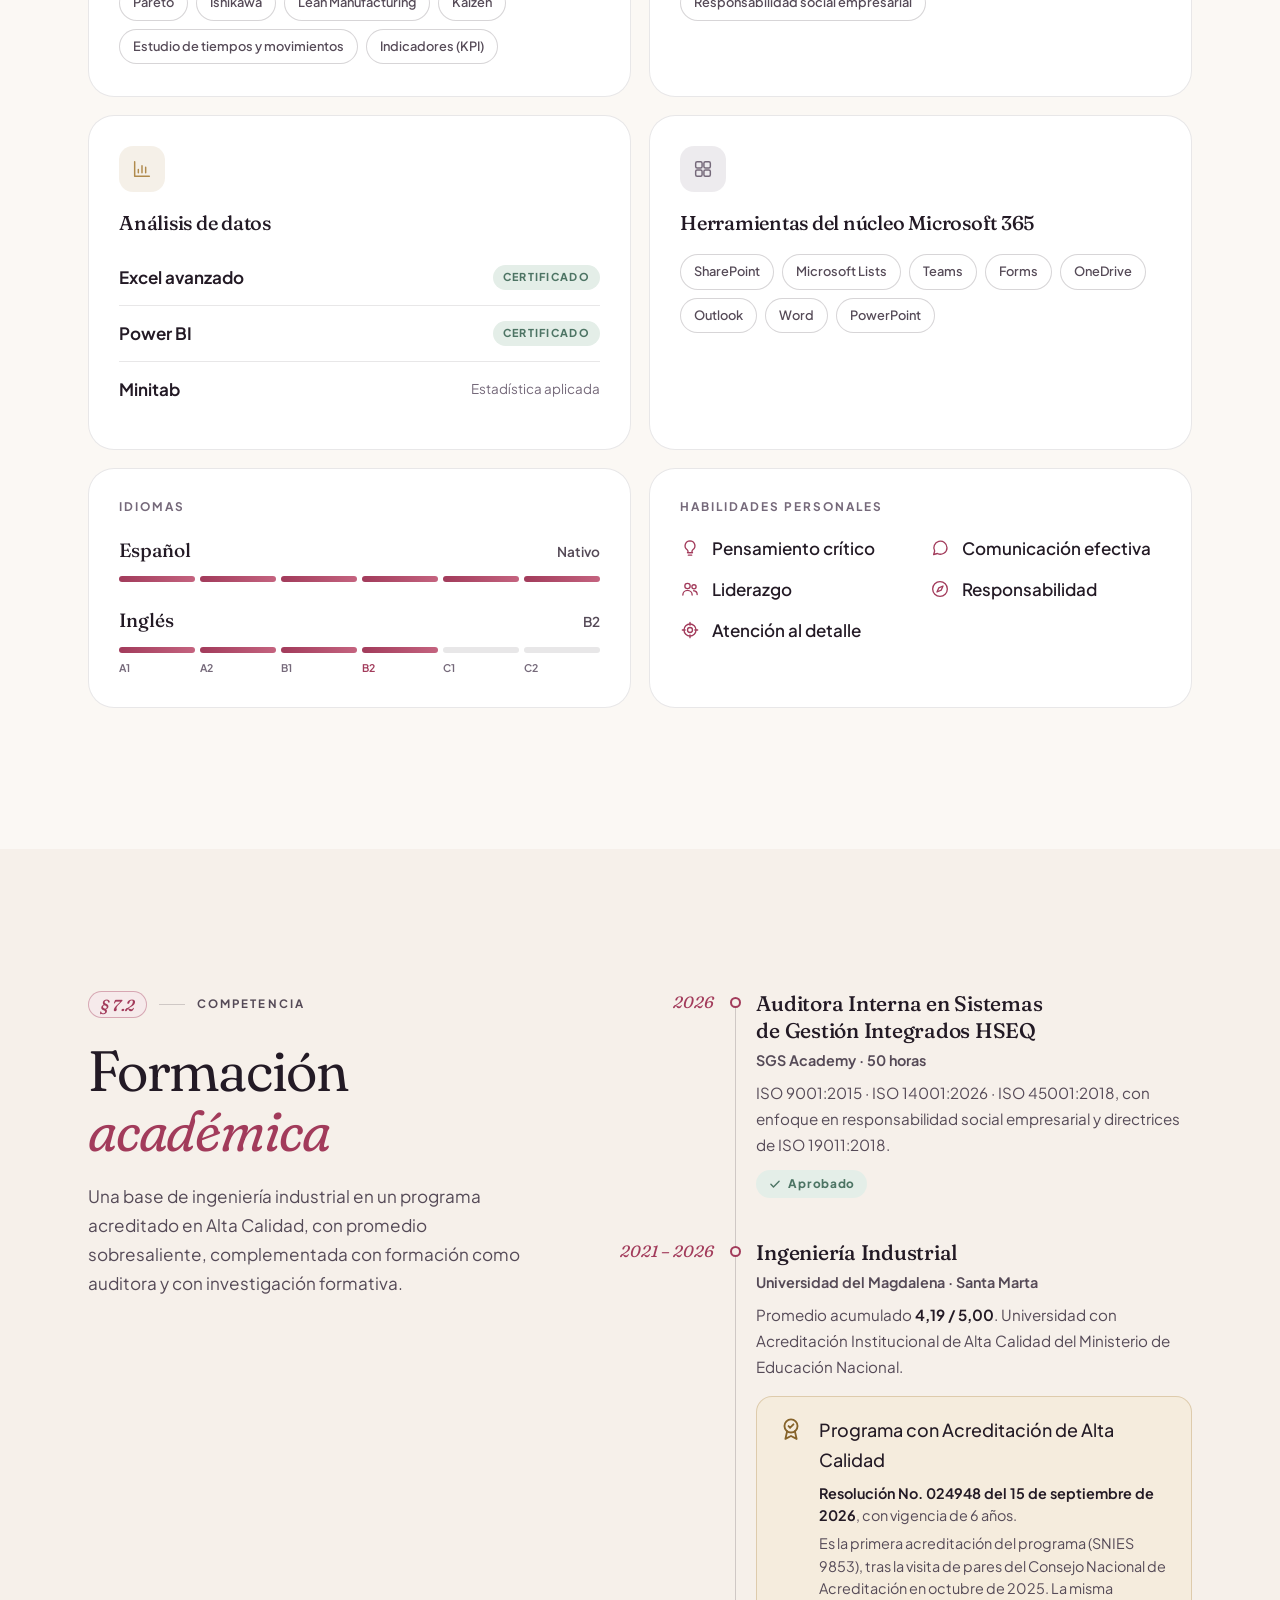
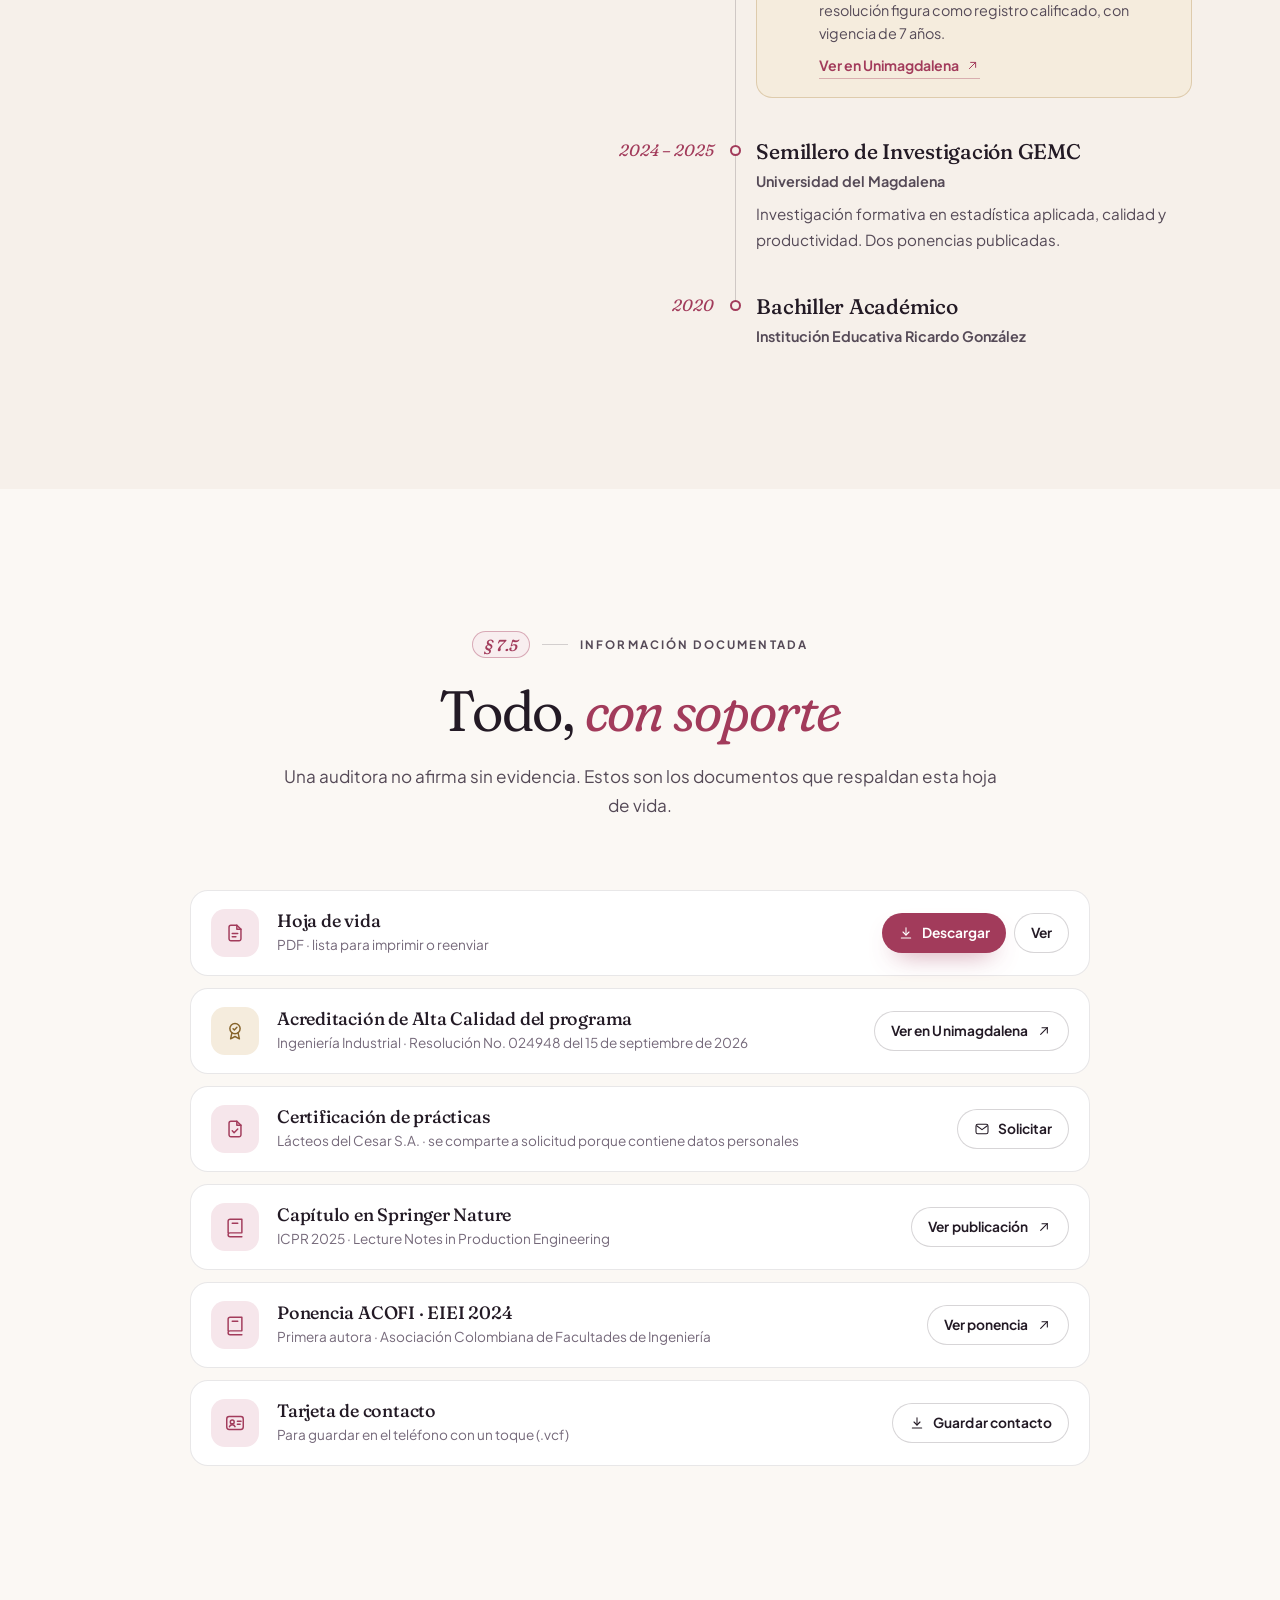
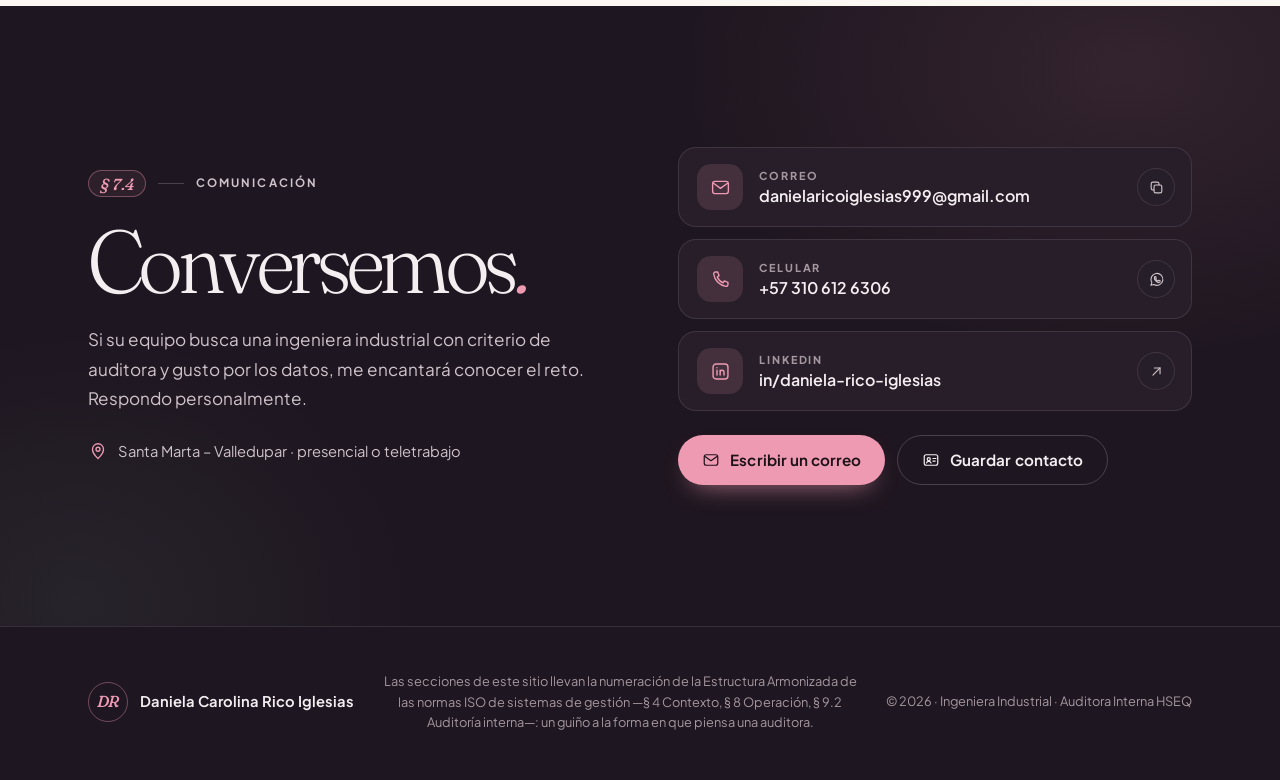
==== commit cf9efa22: "feat: ubicación Santa Marta – Valledupar y hoja de vida de datos - La web y la hoja de vida general " ====
--- a/index.html
+++ b/index.html
@@ -69,7 +69,7 @@
       "https://www.linkedin.com/in/daniela-rico-iglesias",
       "https://orcid.org/0009-0000-8832-6539"
     ],
-    "address": { "@type": "PostalAddress", "addressLocality": "Valledupar", "addressRegion": "Cesar", "addressCountry": "CO" },
+    "address": { "@type": "PostalAddress", "addressLocality": "Santa Marta", "addressRegion": "Magdalena", "addressCountry": "CO" },
     "alumniOf": { "@type": "CollegeOrUniversity", "name": "Universidad del Magdalena", "url": "https://www.unimagdalena.edu.co/" },
     "knowsLanguage": [
       { "@type": "Language", "name": "Español", "alternateName": "es" },
@@ -884,7 +884,7 @@
       </p>
       <p class="where reveal" data-d="3">
         <svg aria-hidden="true"><use href="#i-pin"/></svg>
-        Valledupar, Cesar · formada en Santa Marta · con disponibilidad de traslado
+        Santa Marta – Valledupar · presencial o teletrabajo
       </p>
     </div>
 
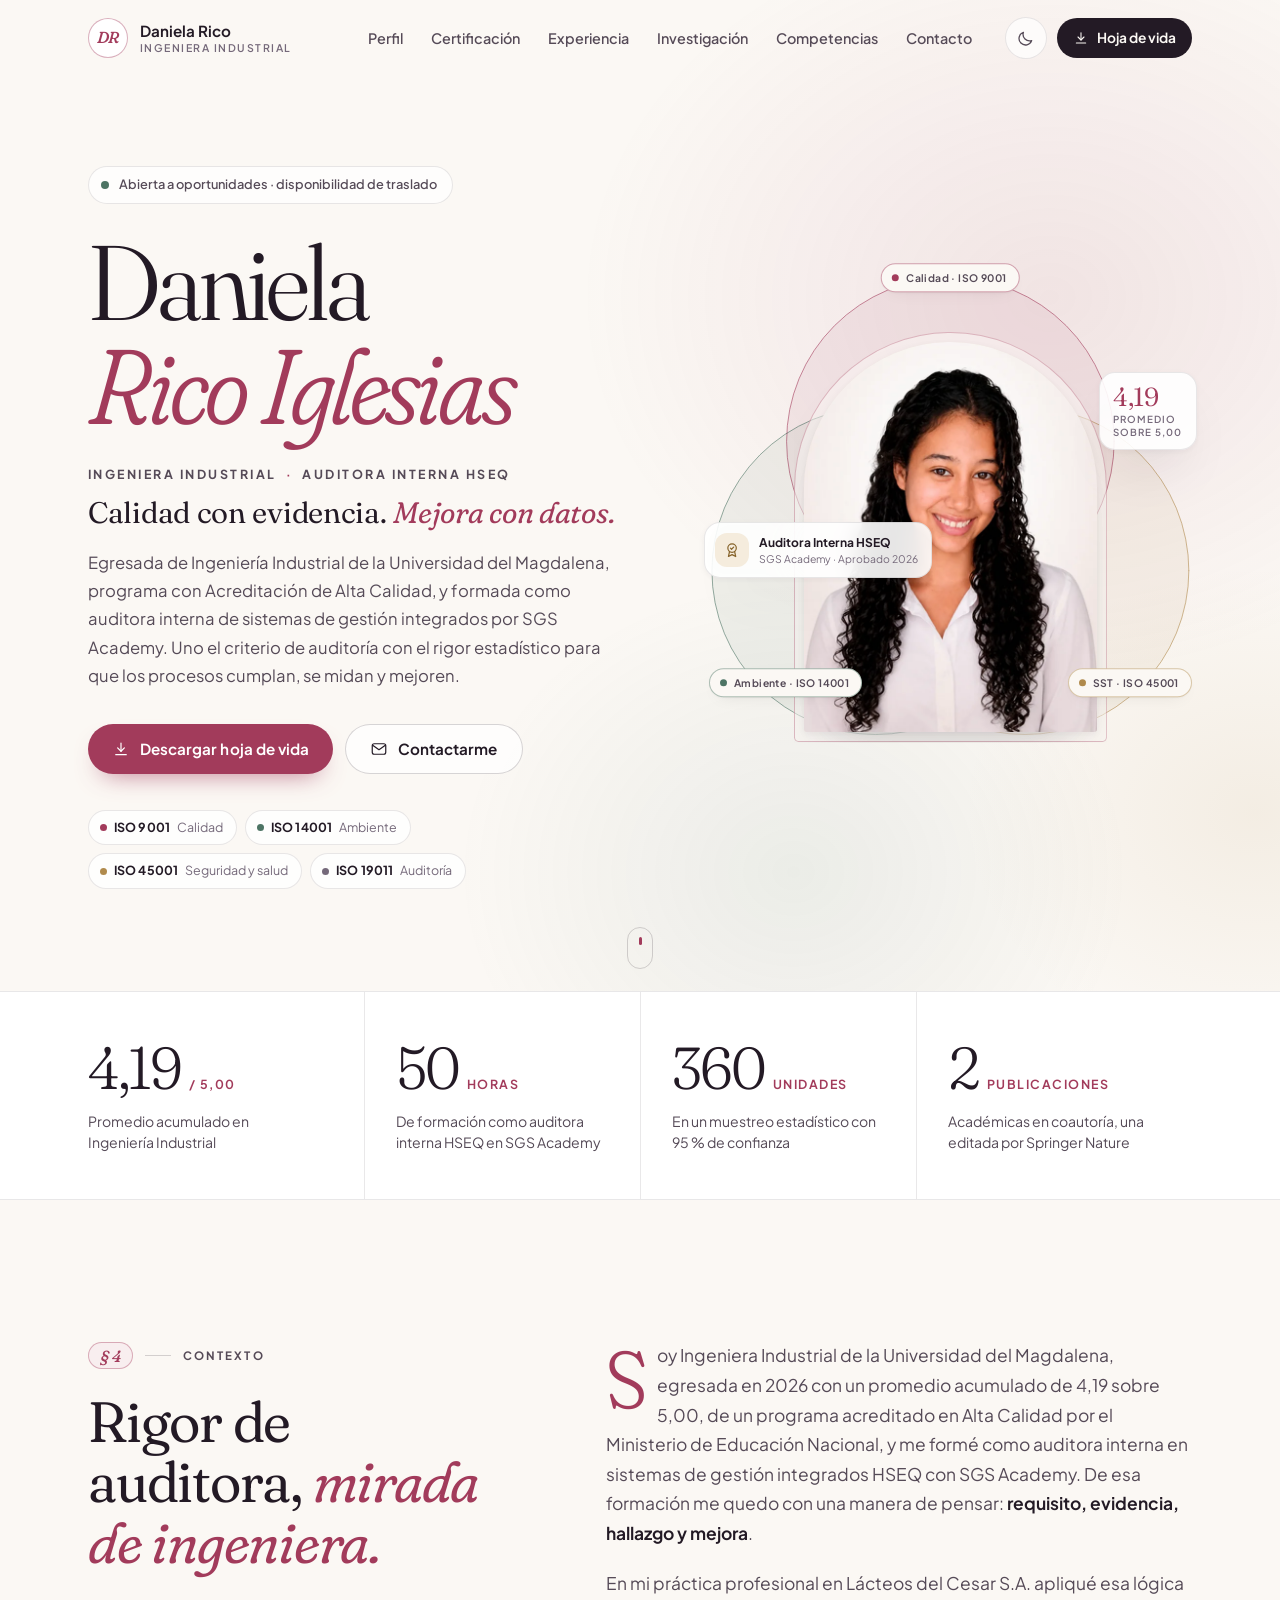
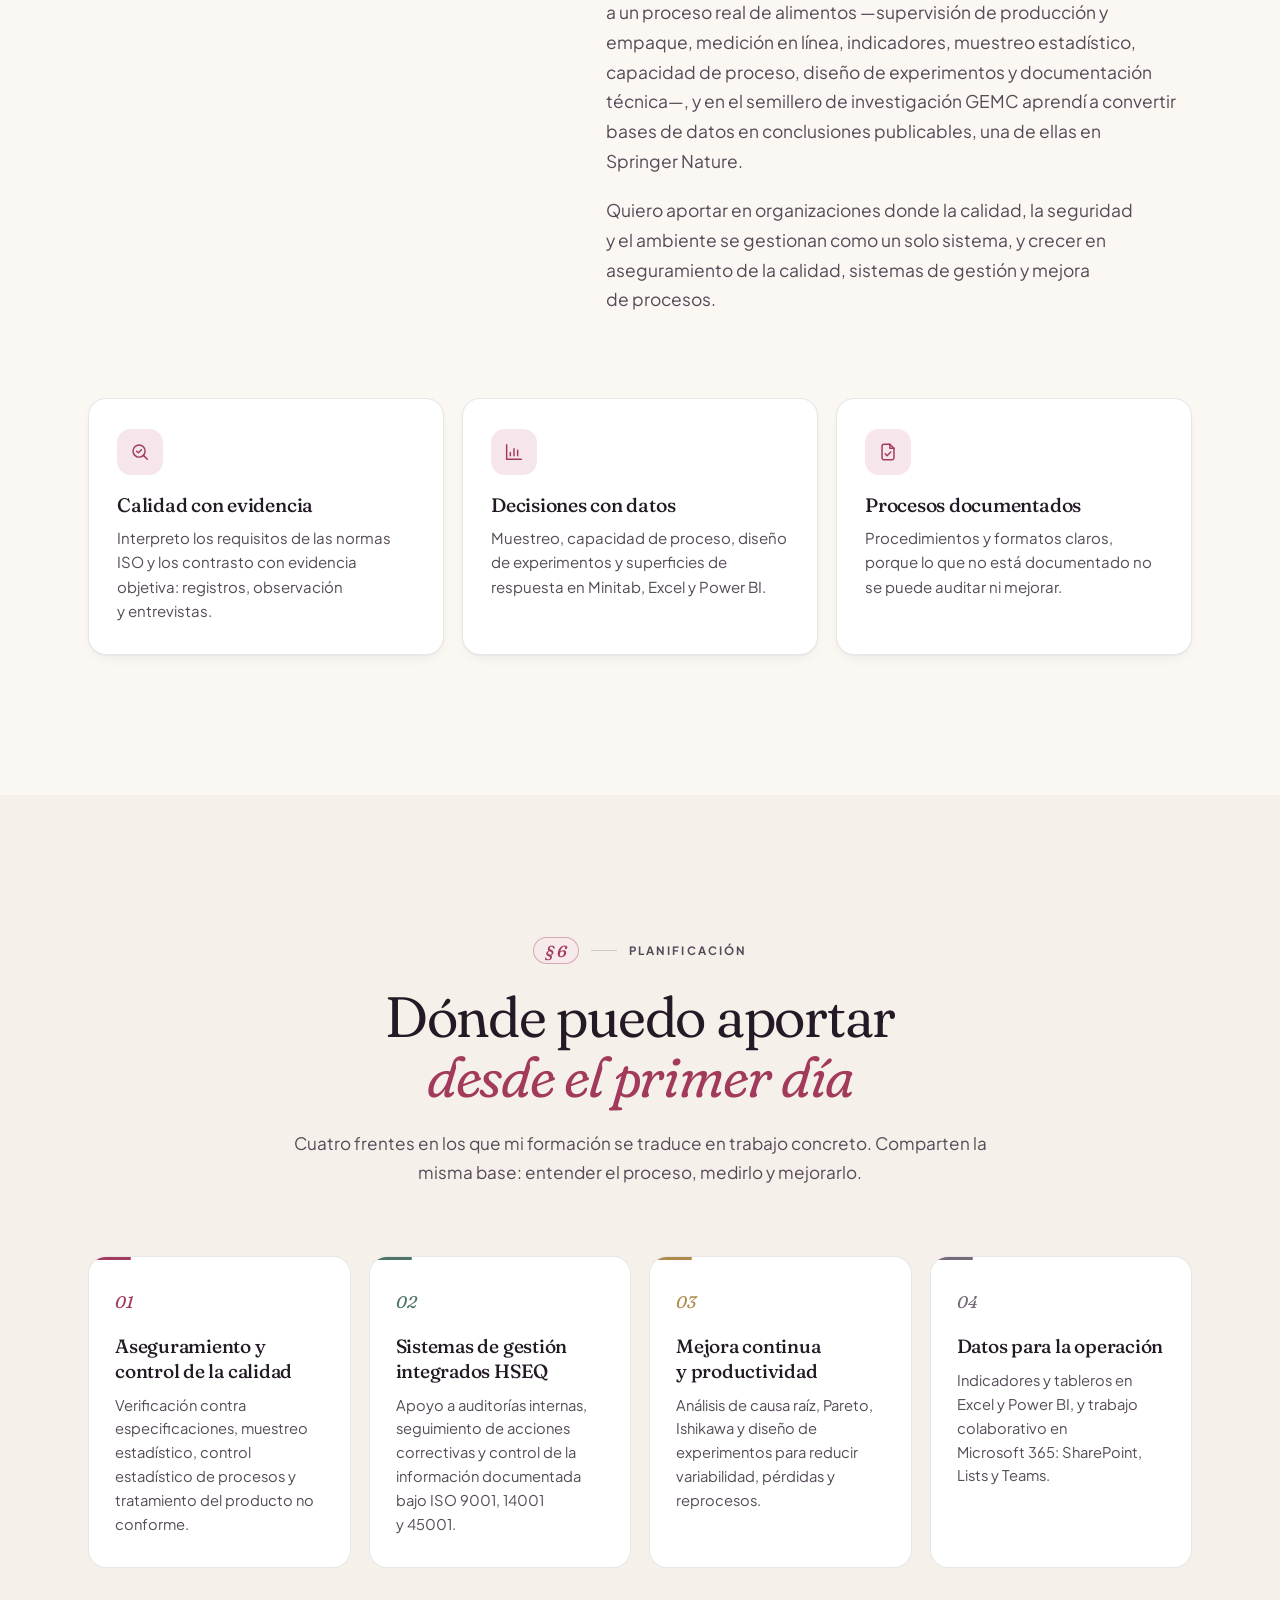
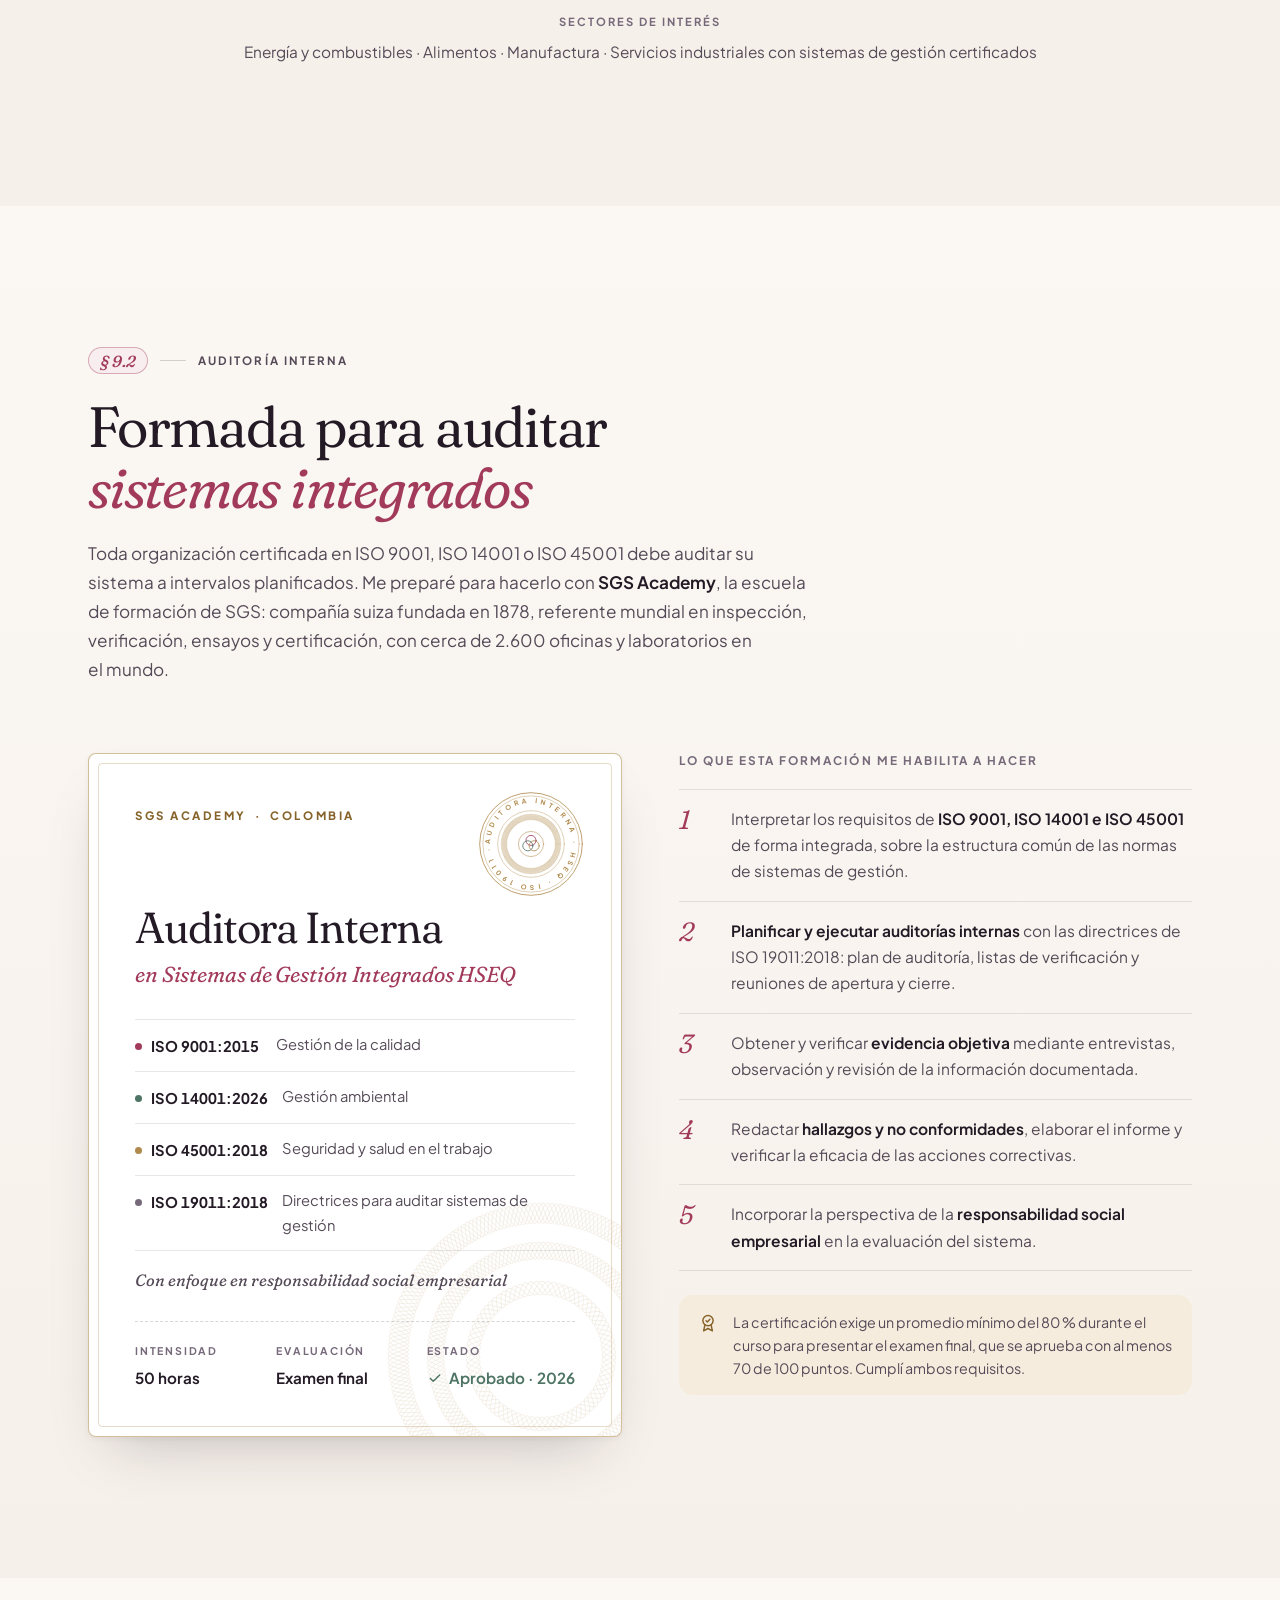
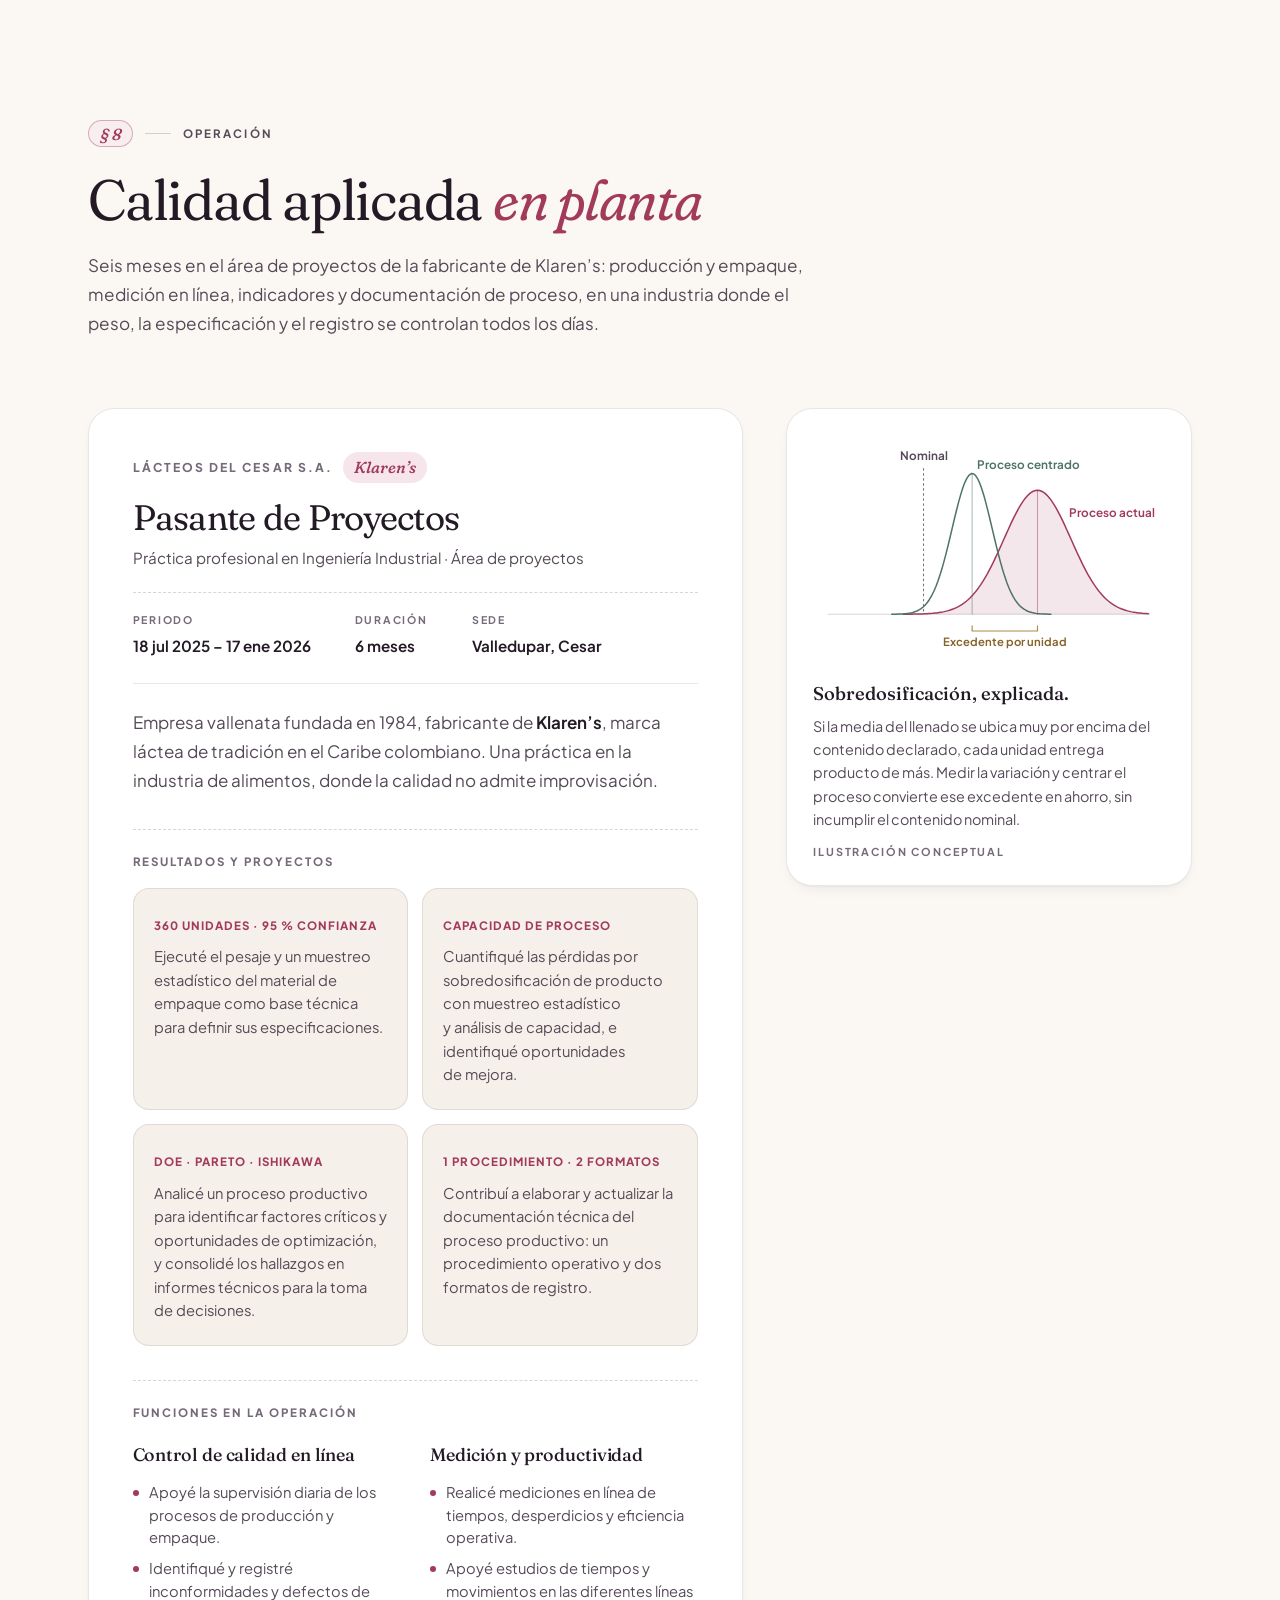
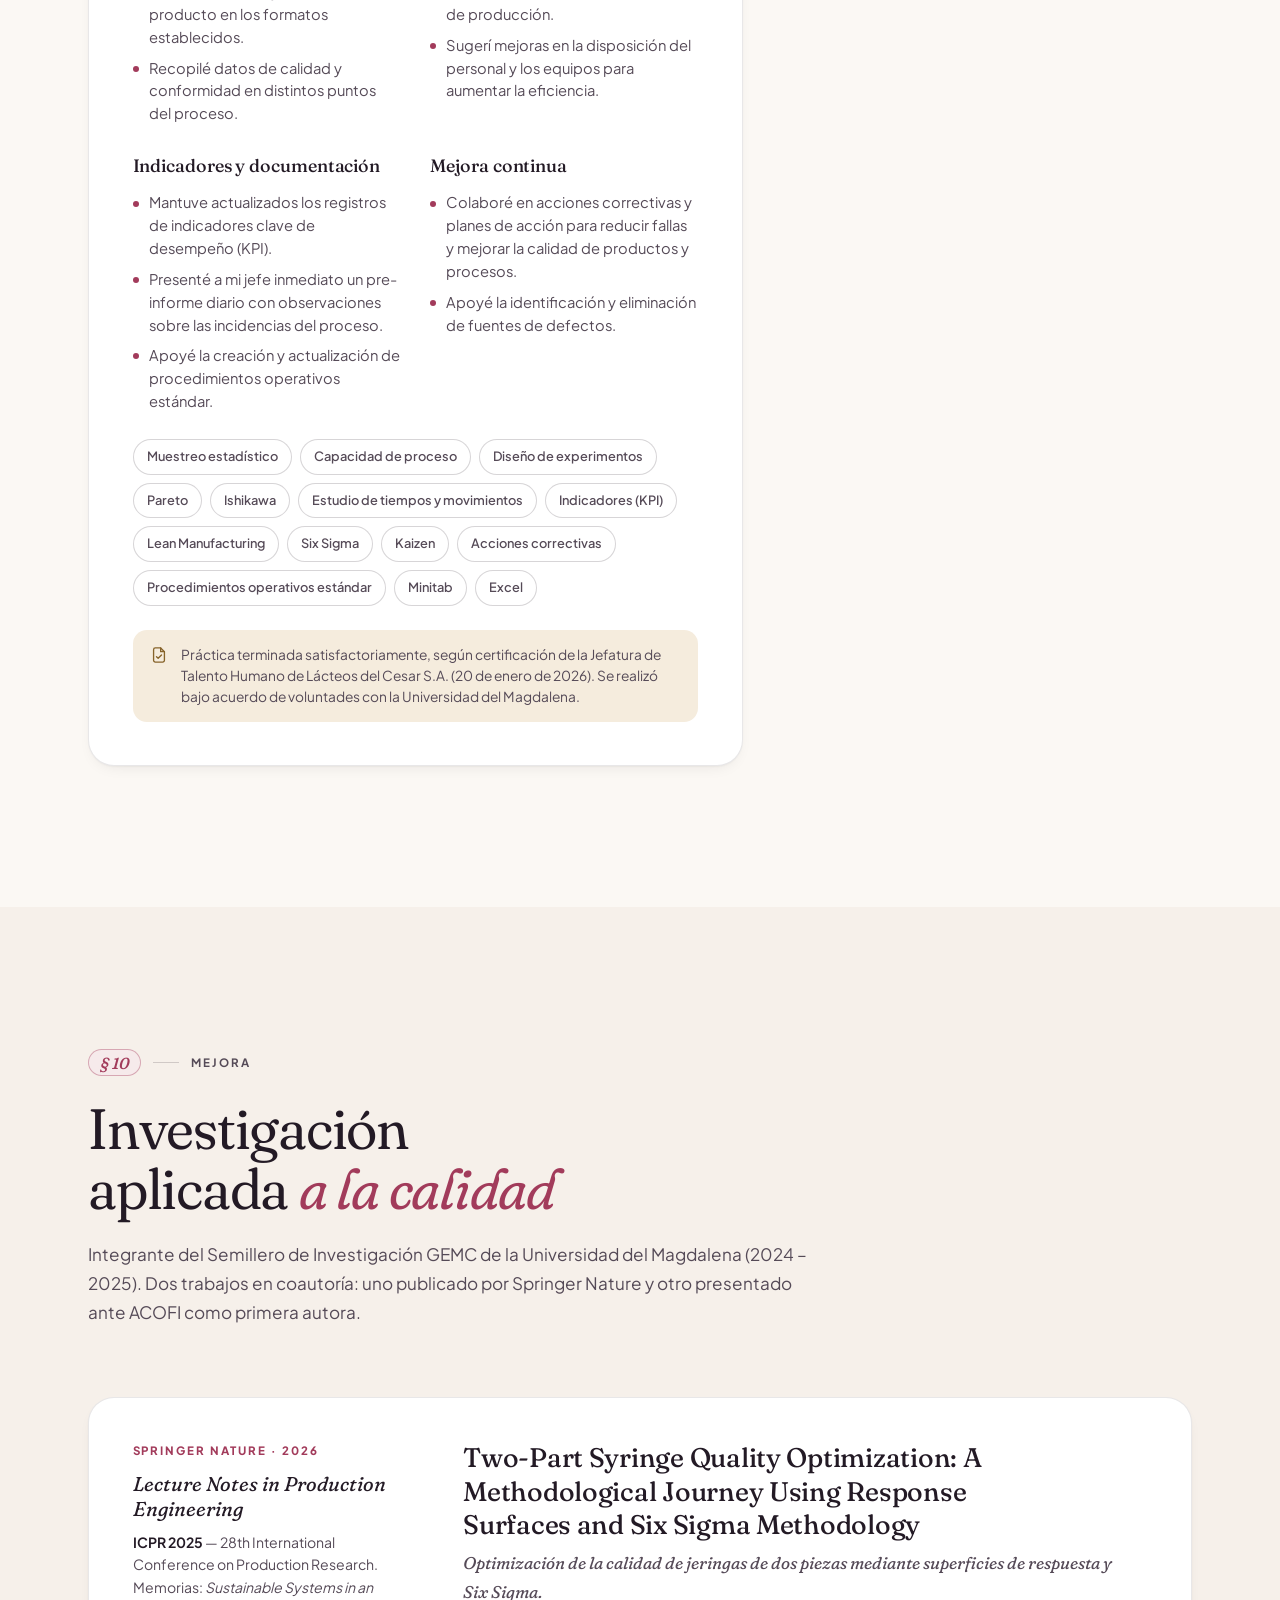
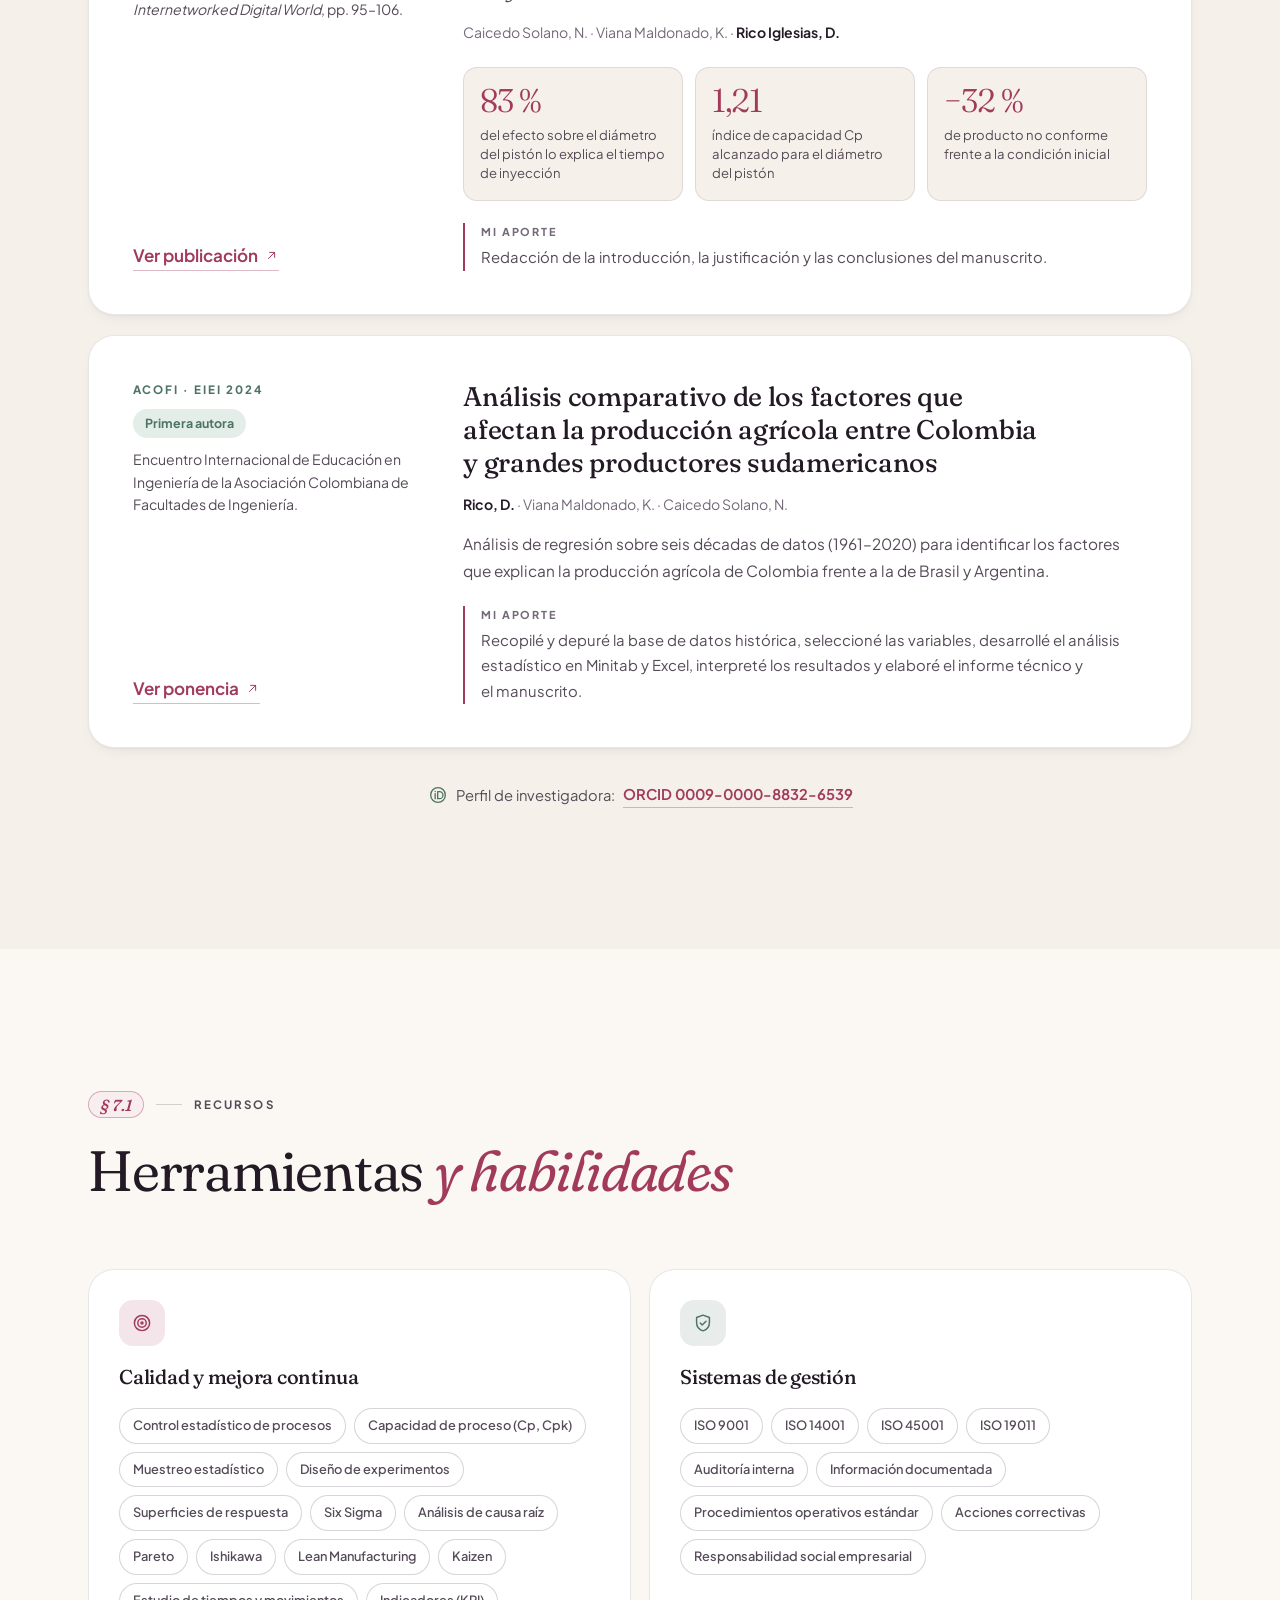
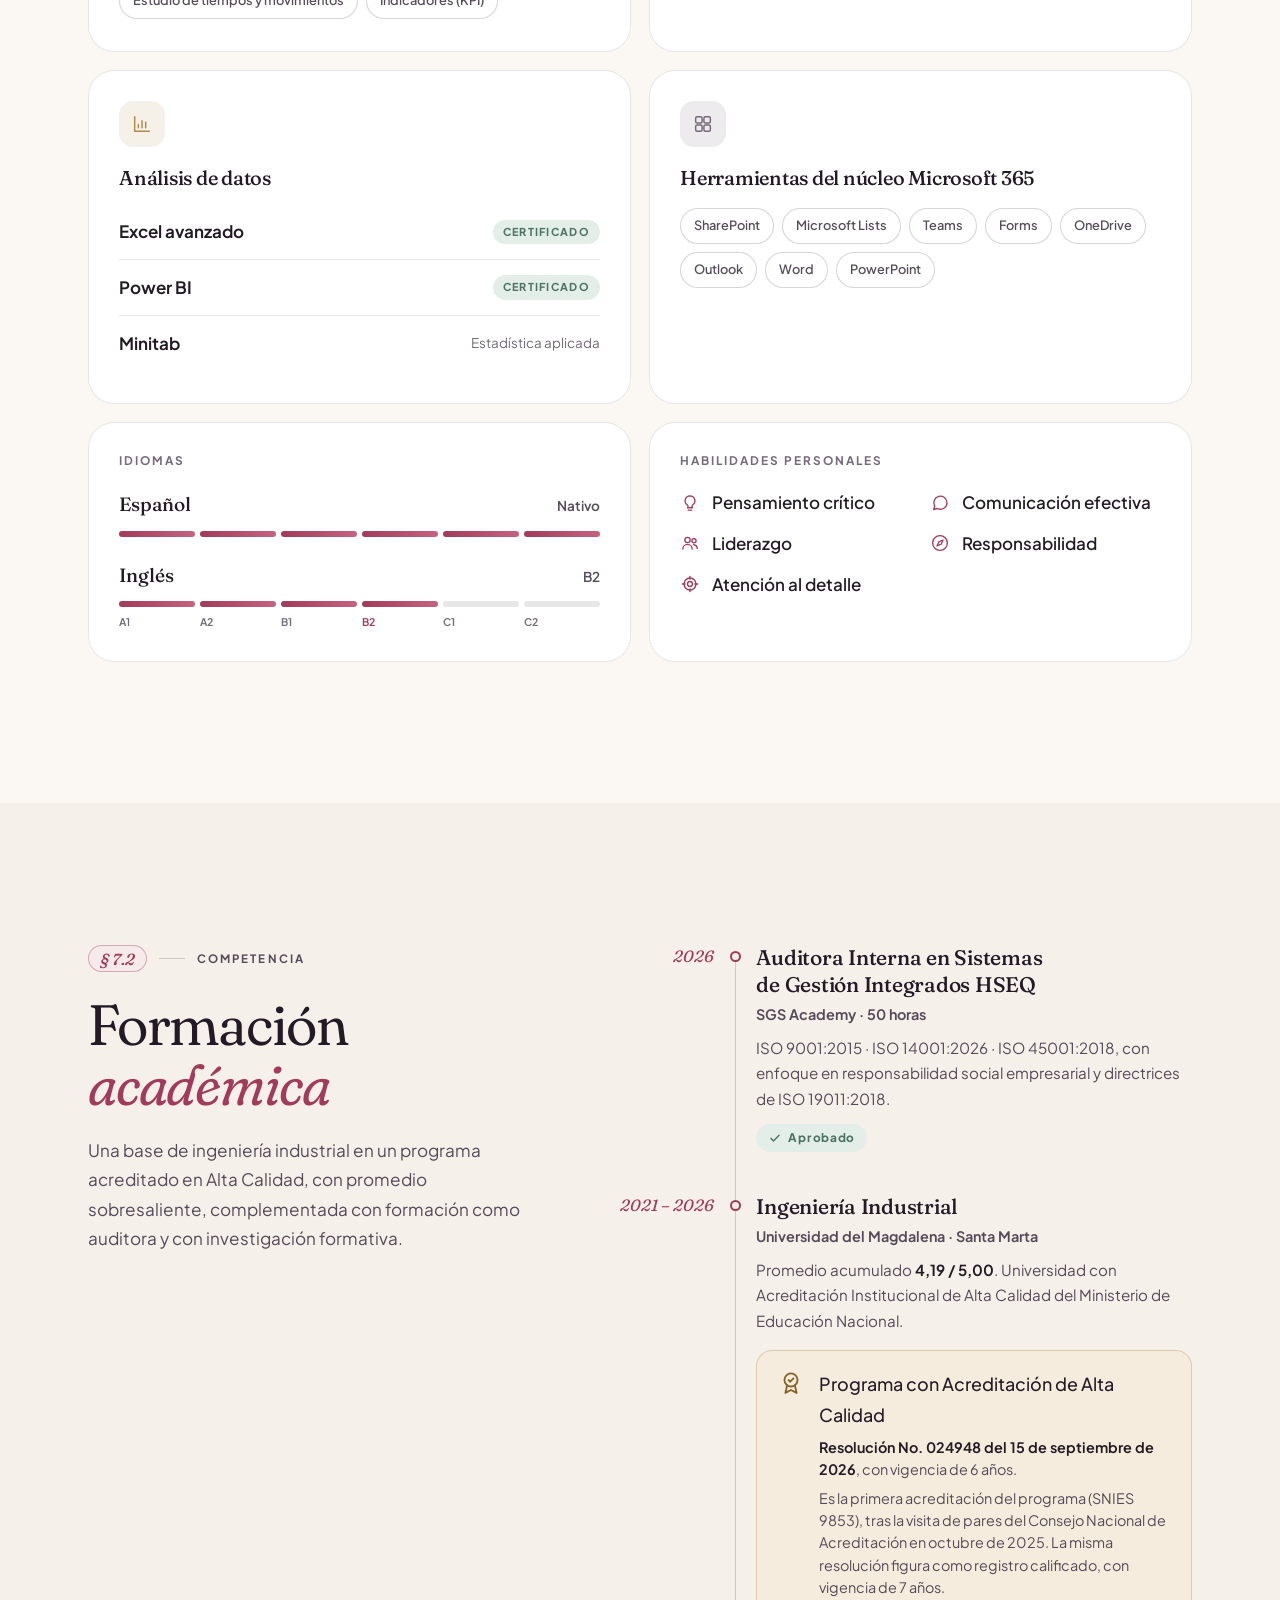
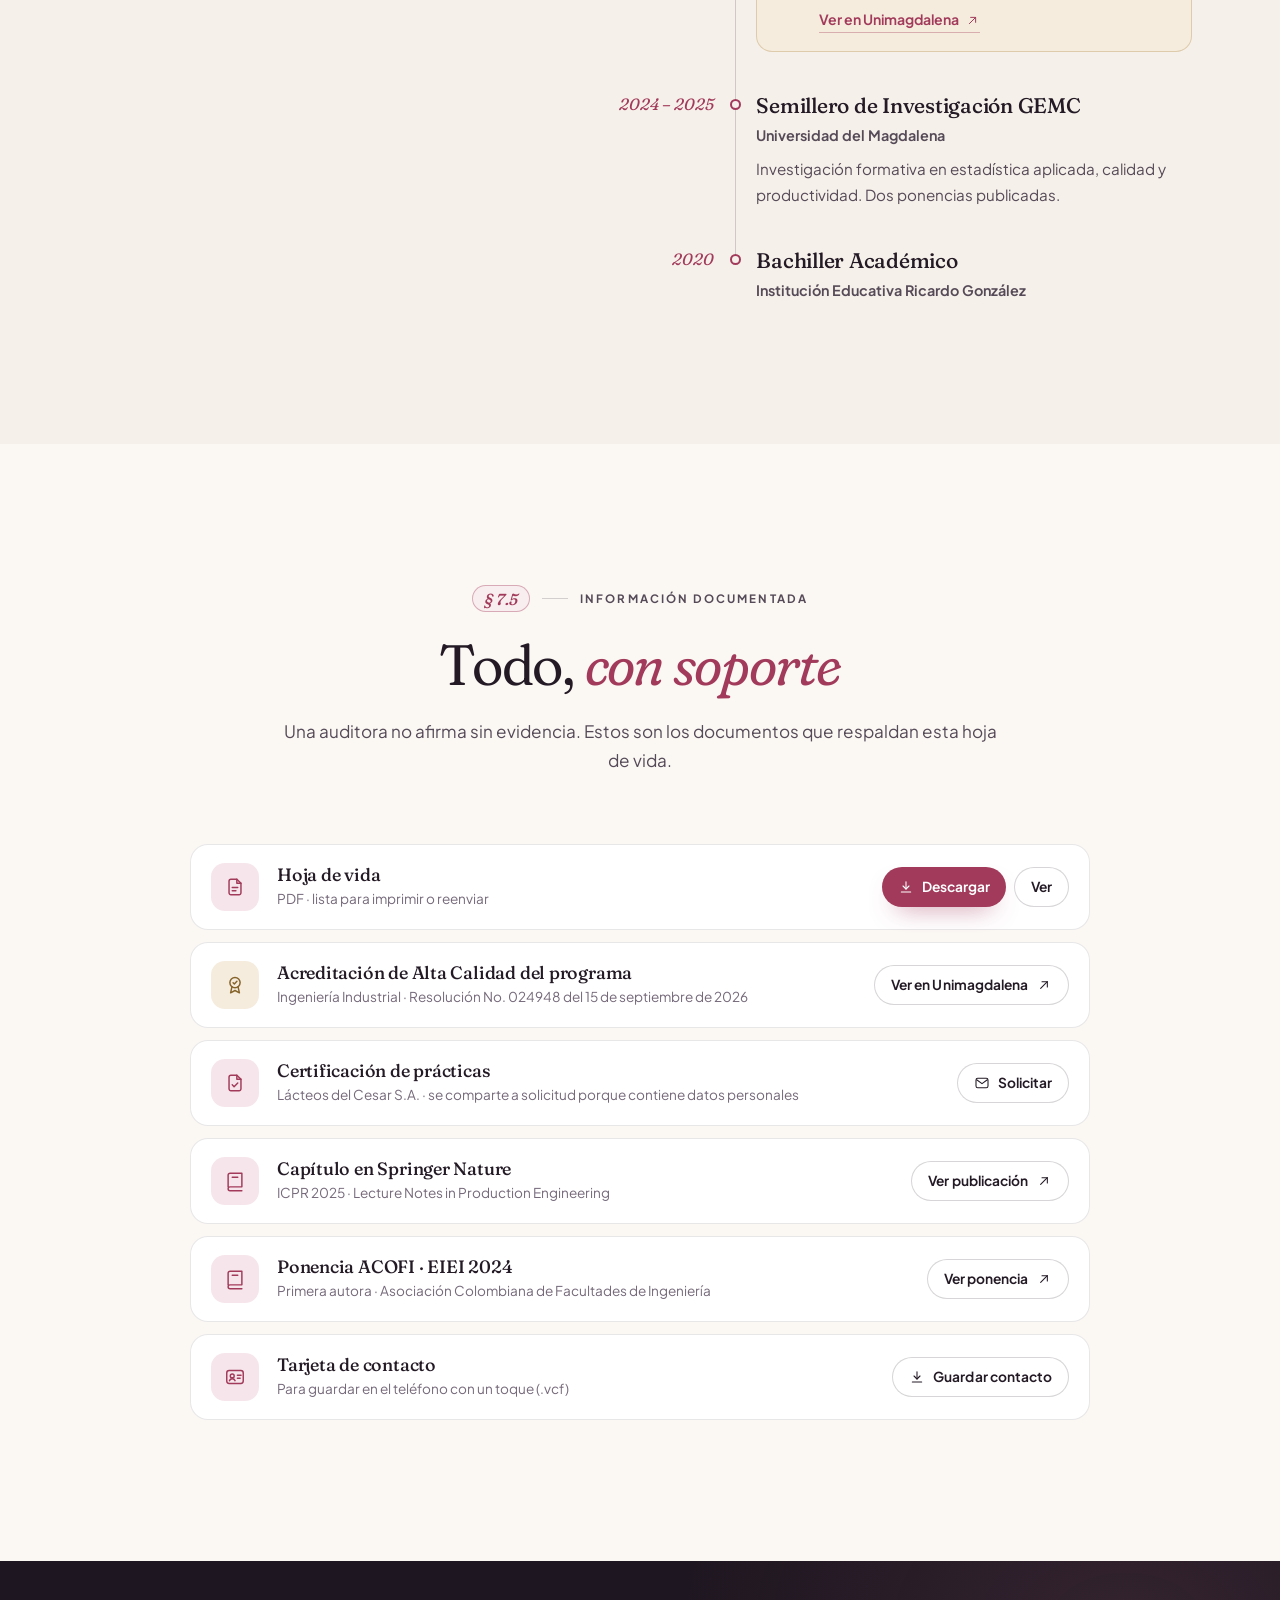
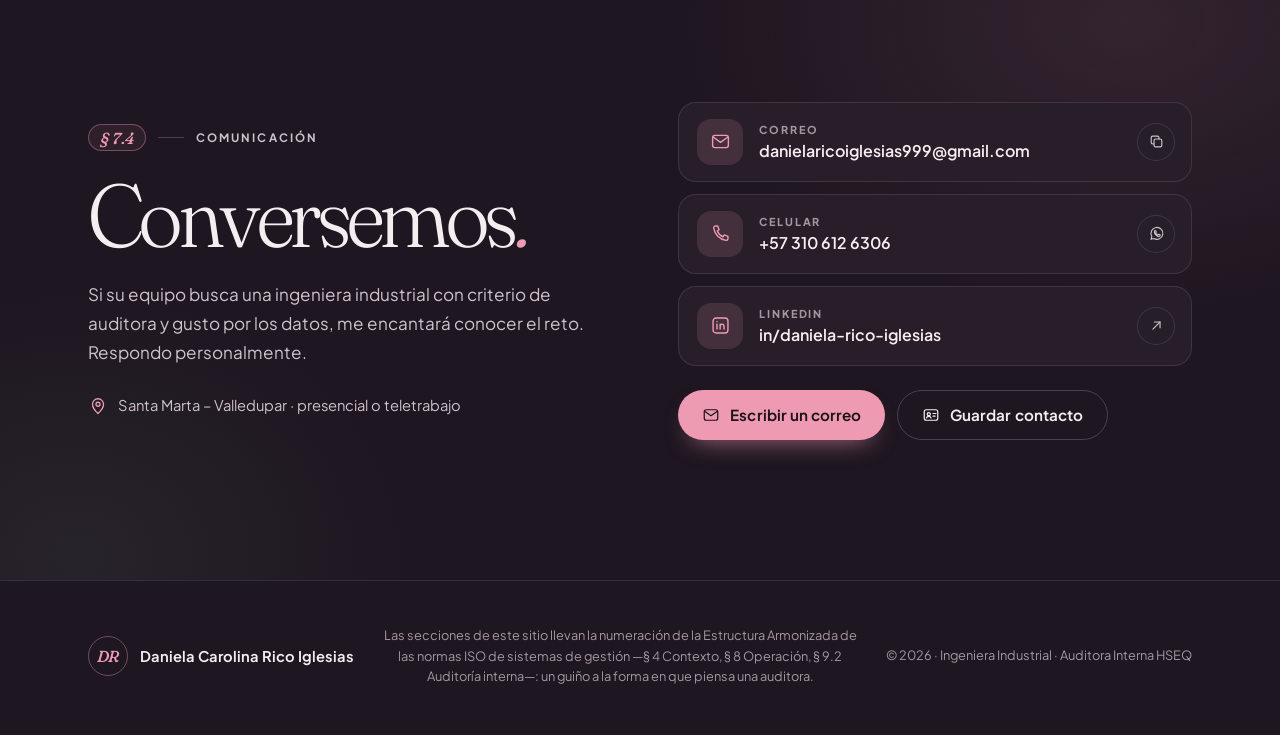
==== commit 20fcb5f2: "fix: retira la viñeta de Lean, Six Sigma y Kaizen de la experiencia La frase salía del plan de práct" ====
--- a/index.html
+++ b/index.html
@@ -540,7 +540,6 @@
             <ul>
               <li>Colaboré en acciones correctivas y planes de acción para reducir fallas y mejorar la calidad de productos y procesos.</li>
               <li>Apoyé la identificación y eliminación de fuentes de defectos.</li>
-              <li>Colaboré en la implementación de Lean Manufacturing, Six Sigma y Kaizen, y fomenté entre los operarios la cultura de mejora continua y cero defectos.</li>
             </ul>
           </section>
         </div>
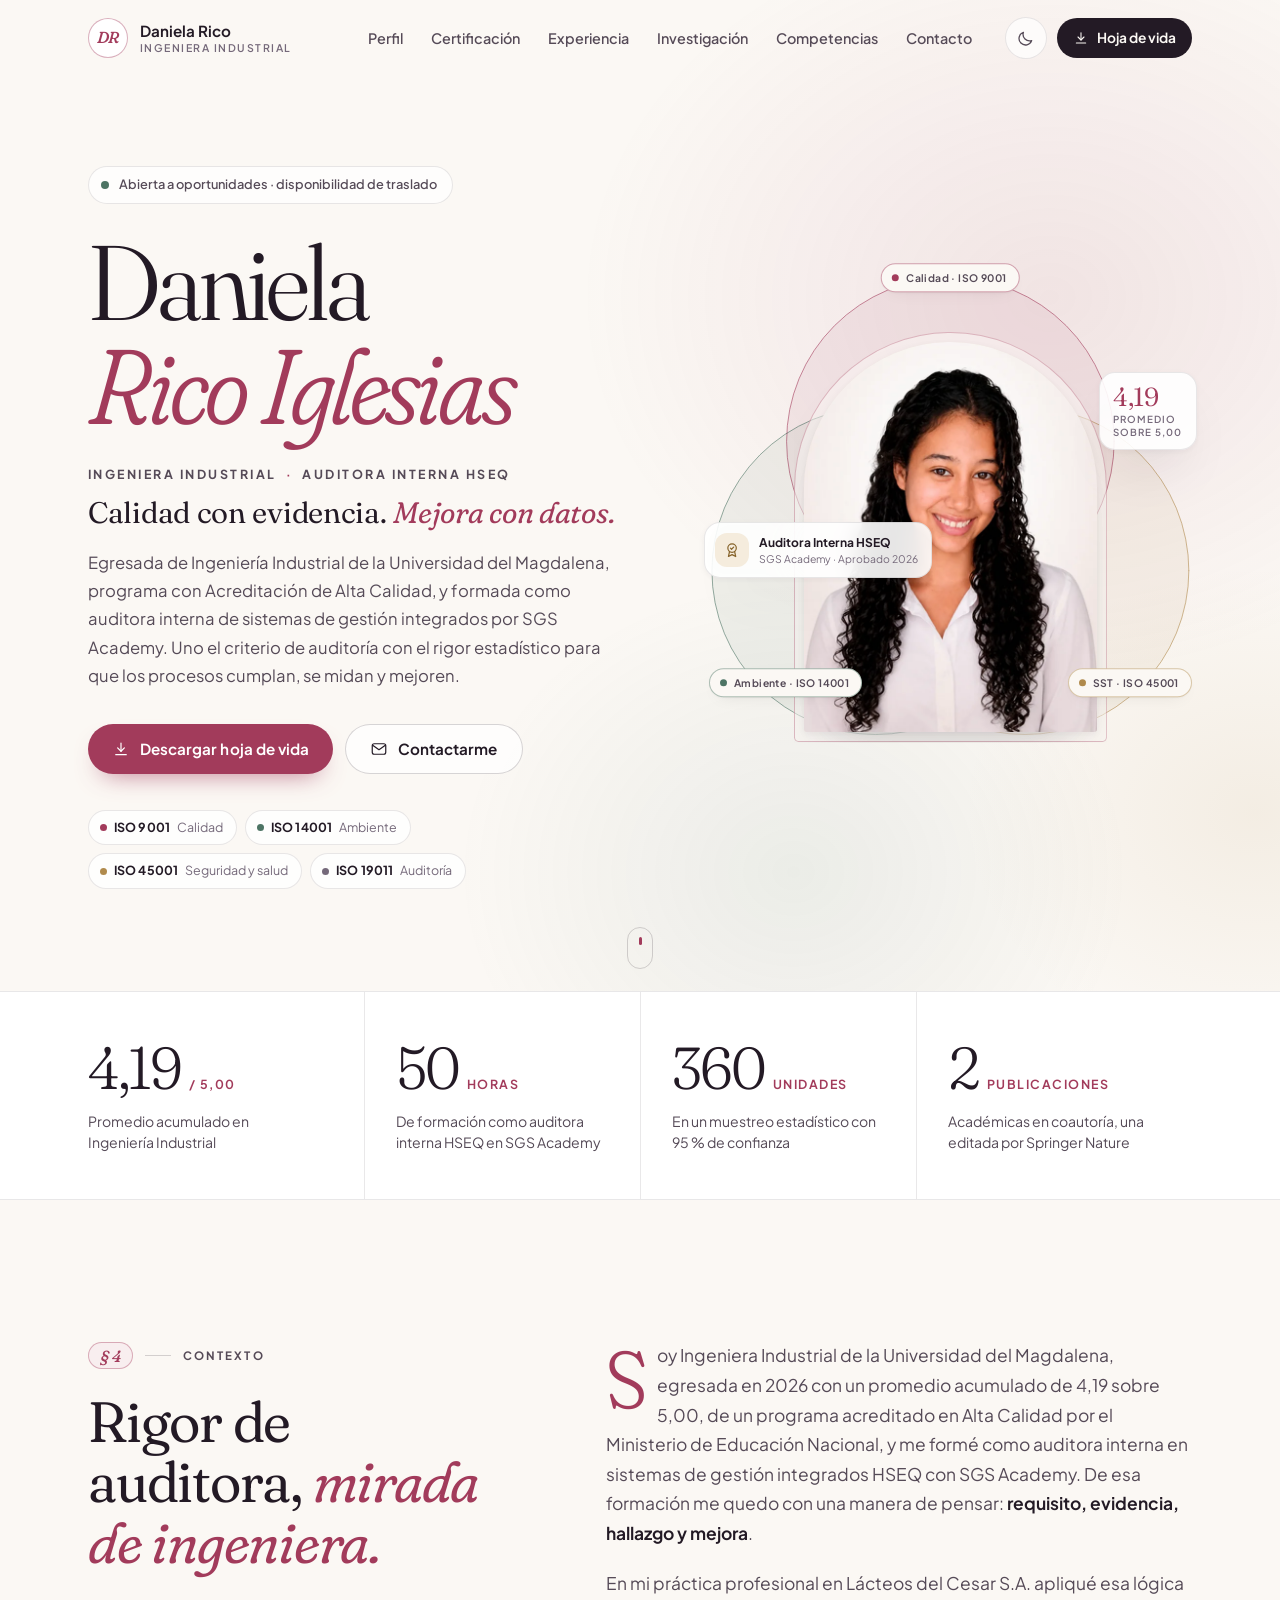
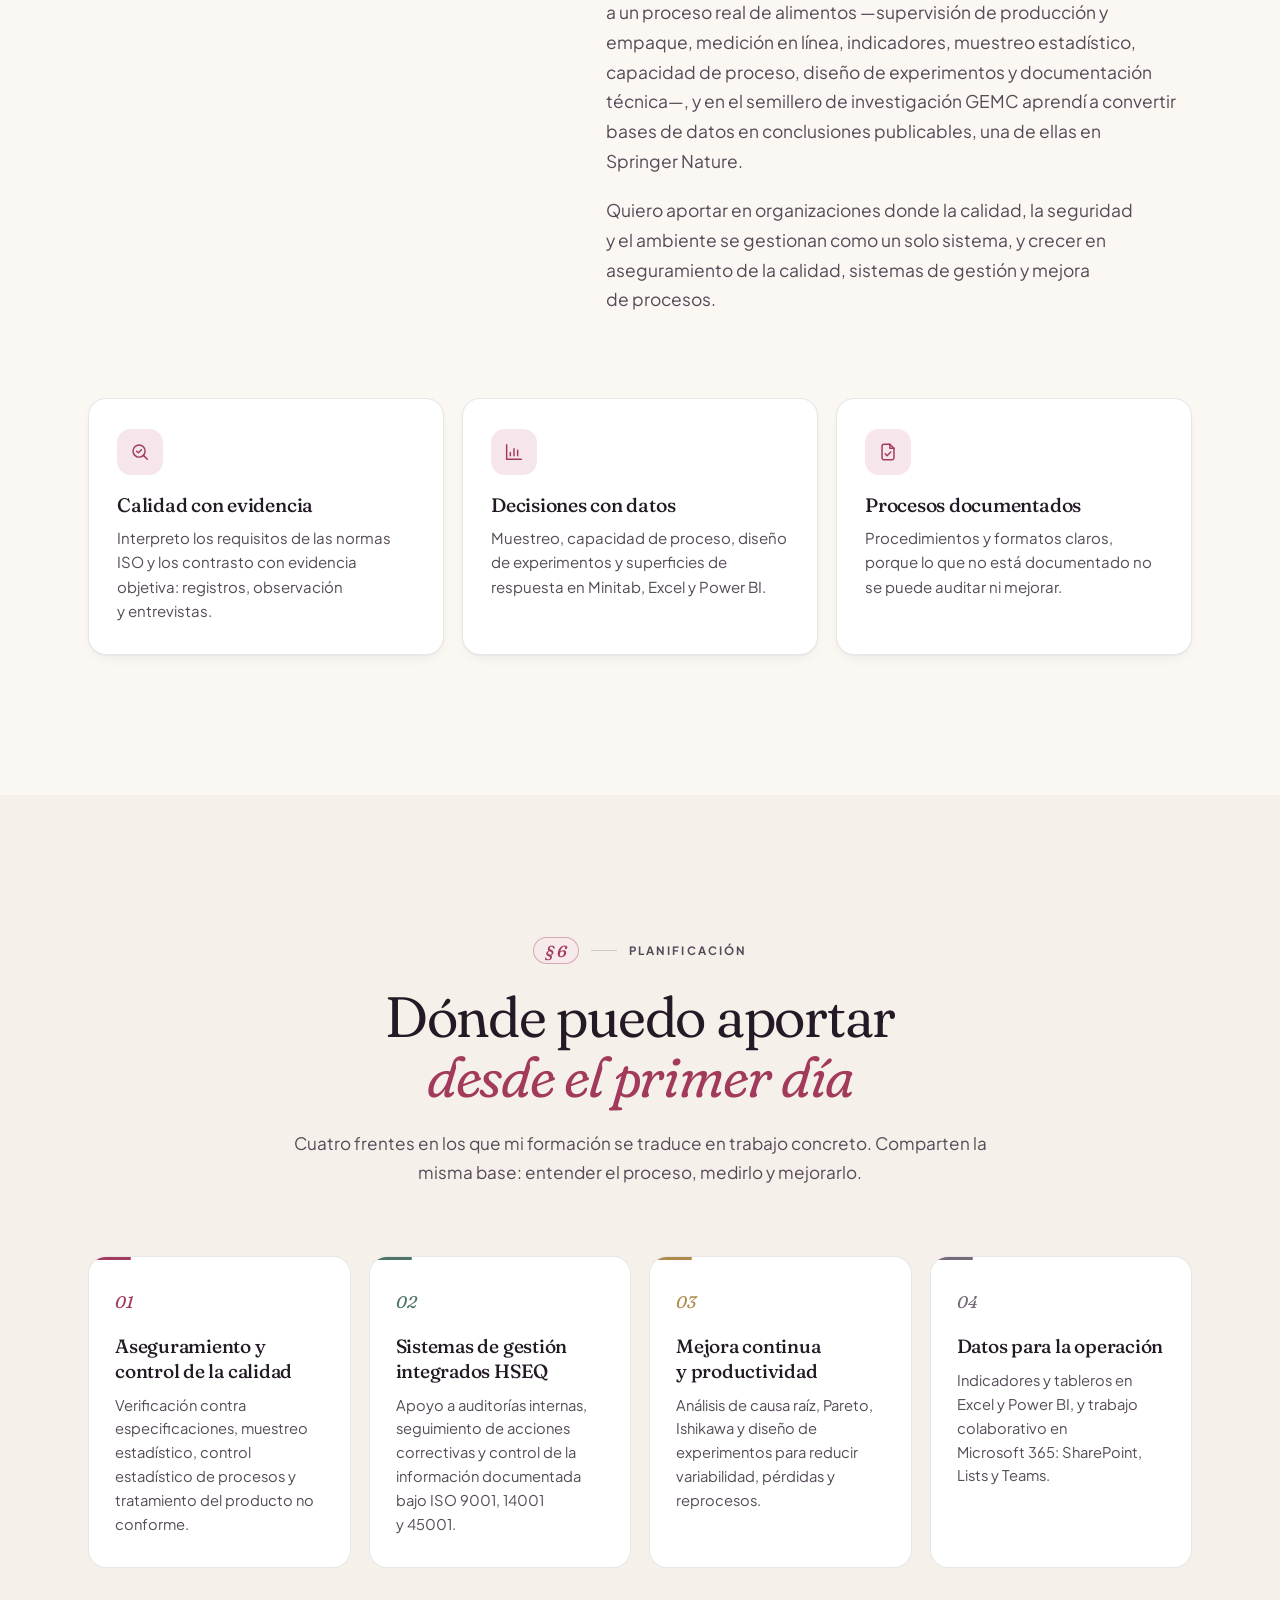
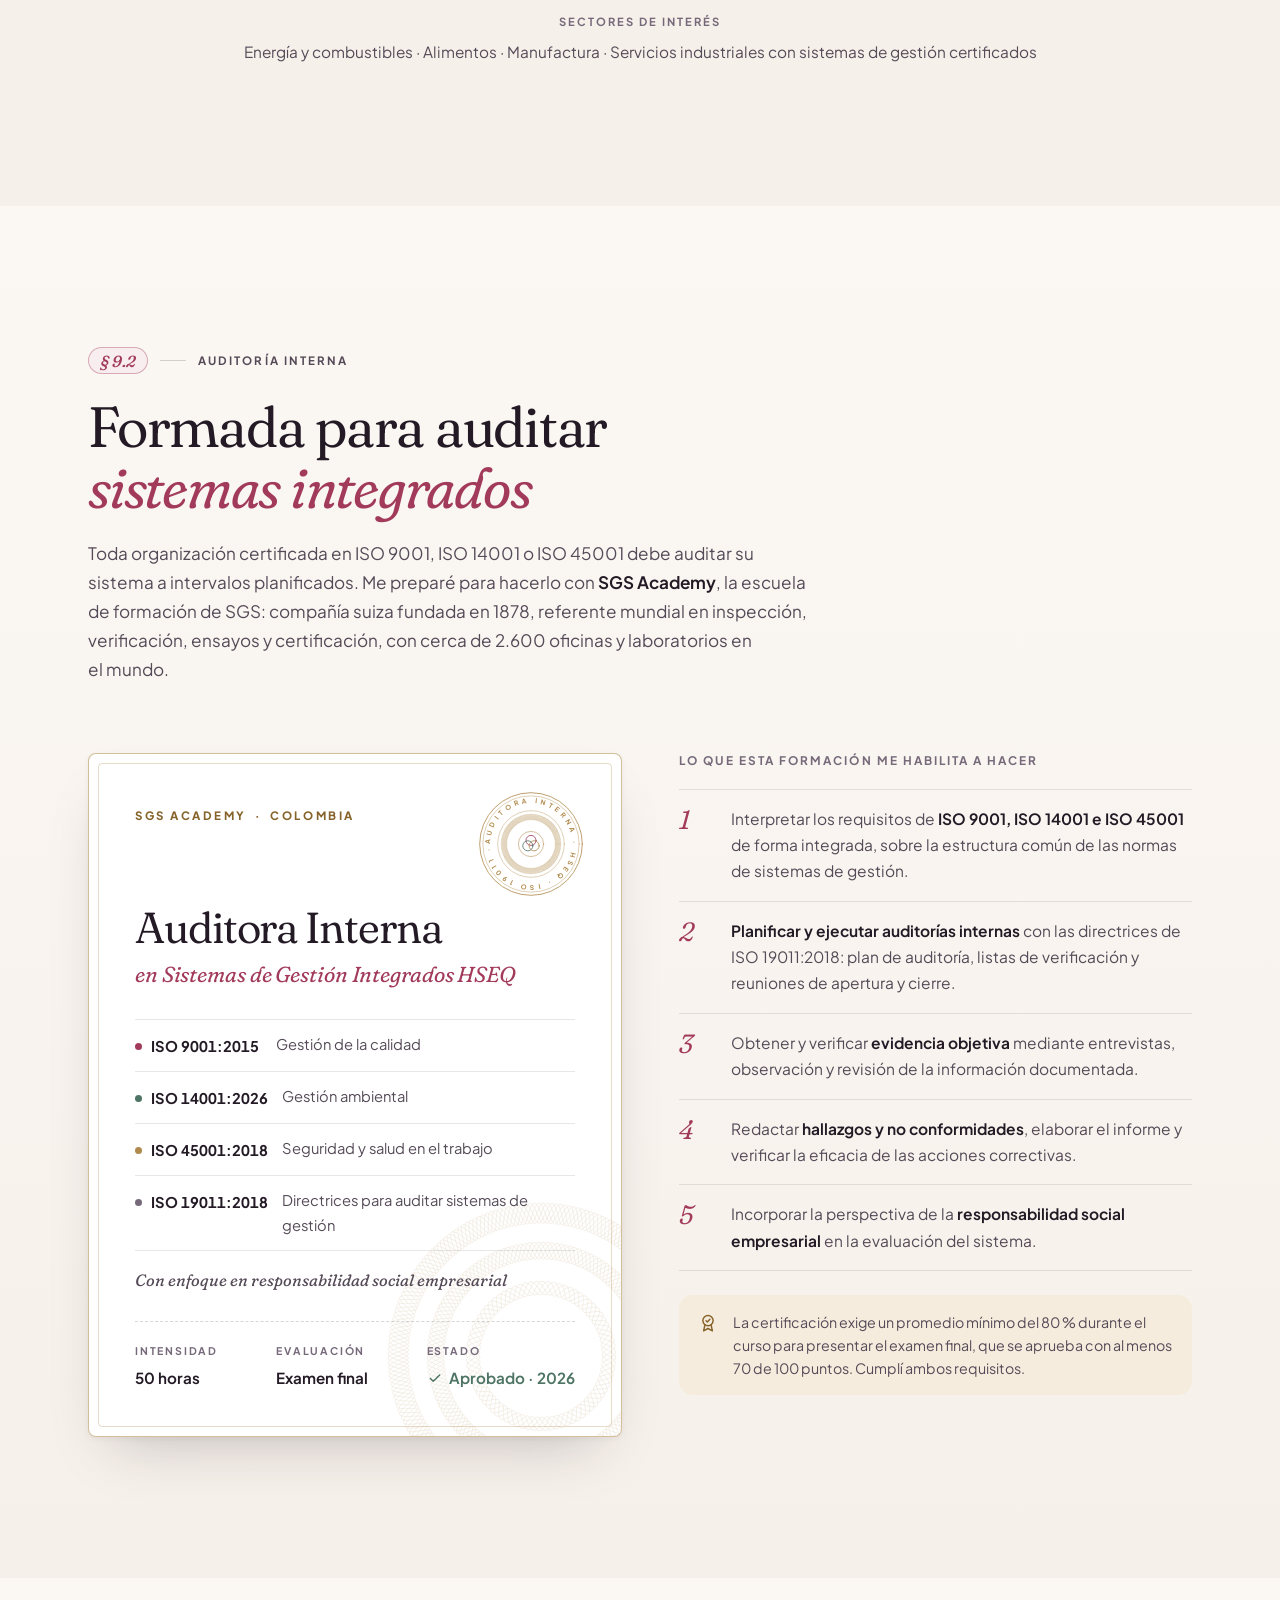
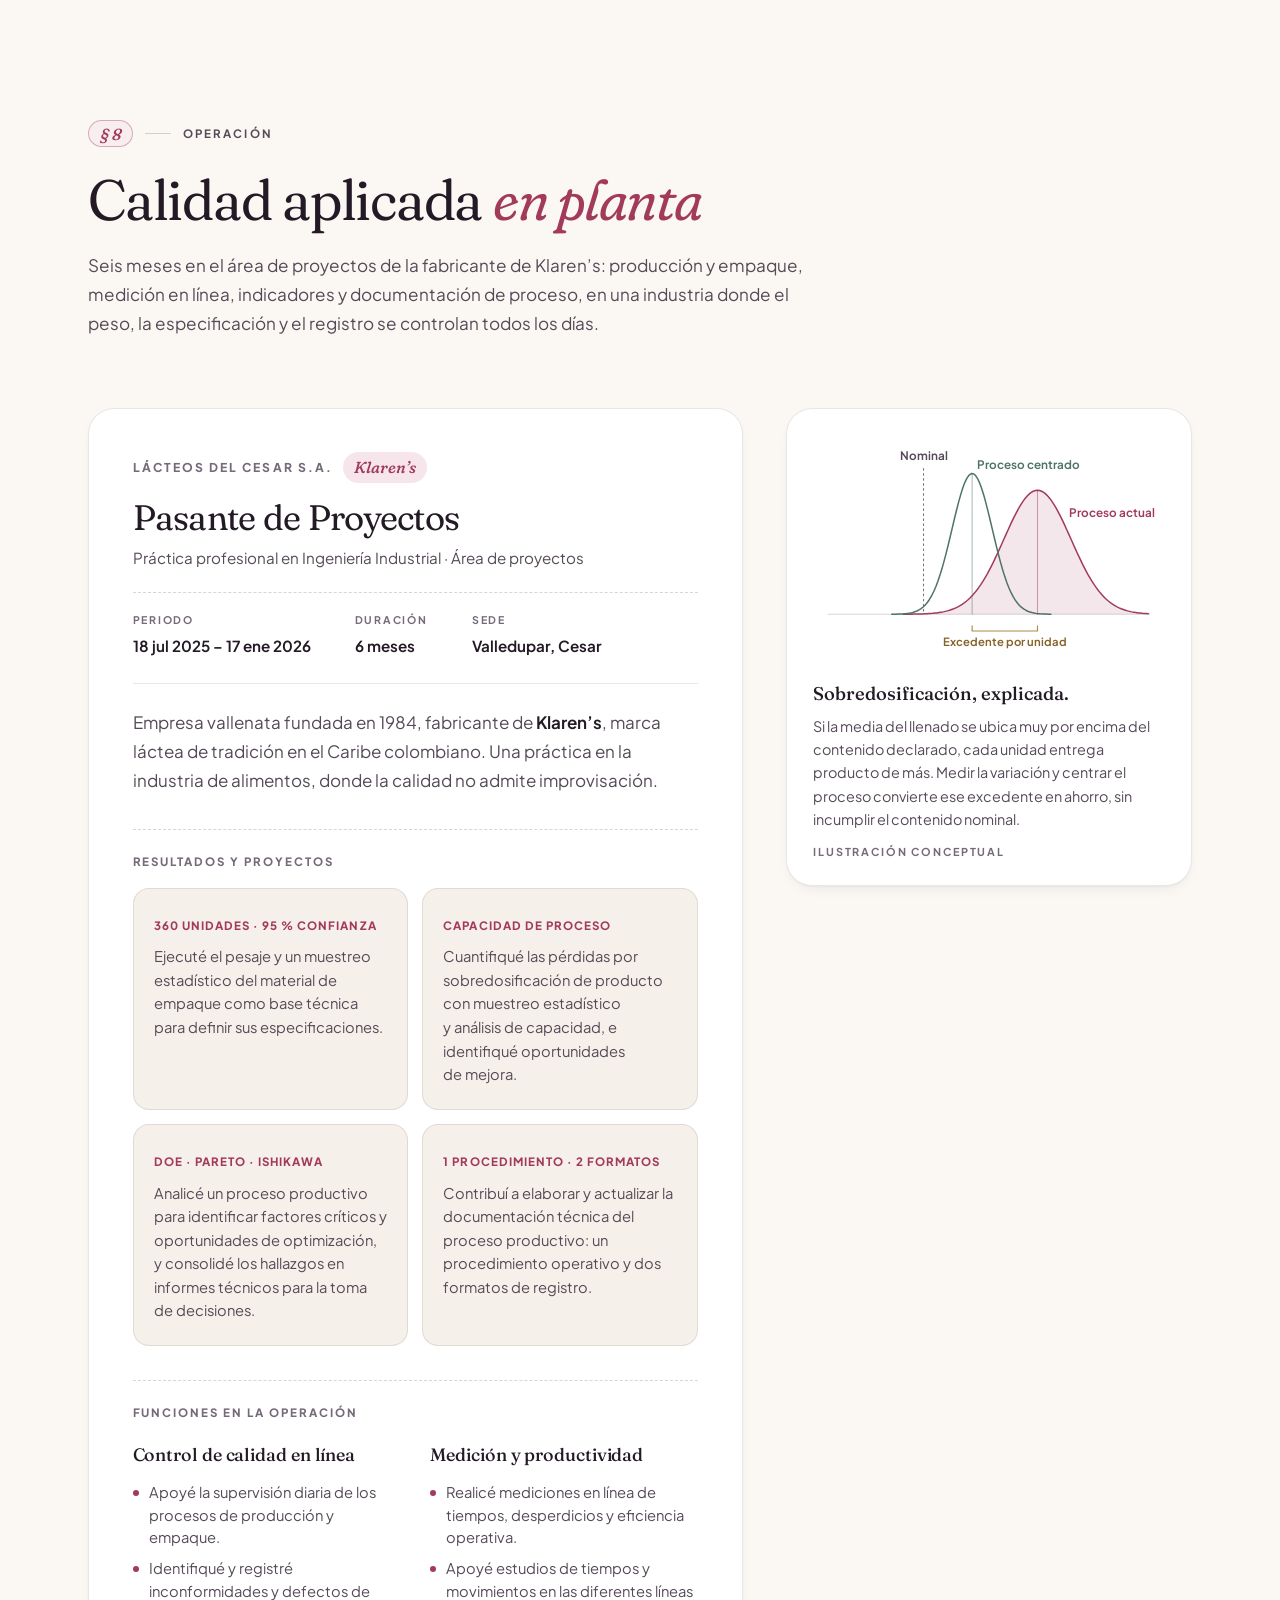
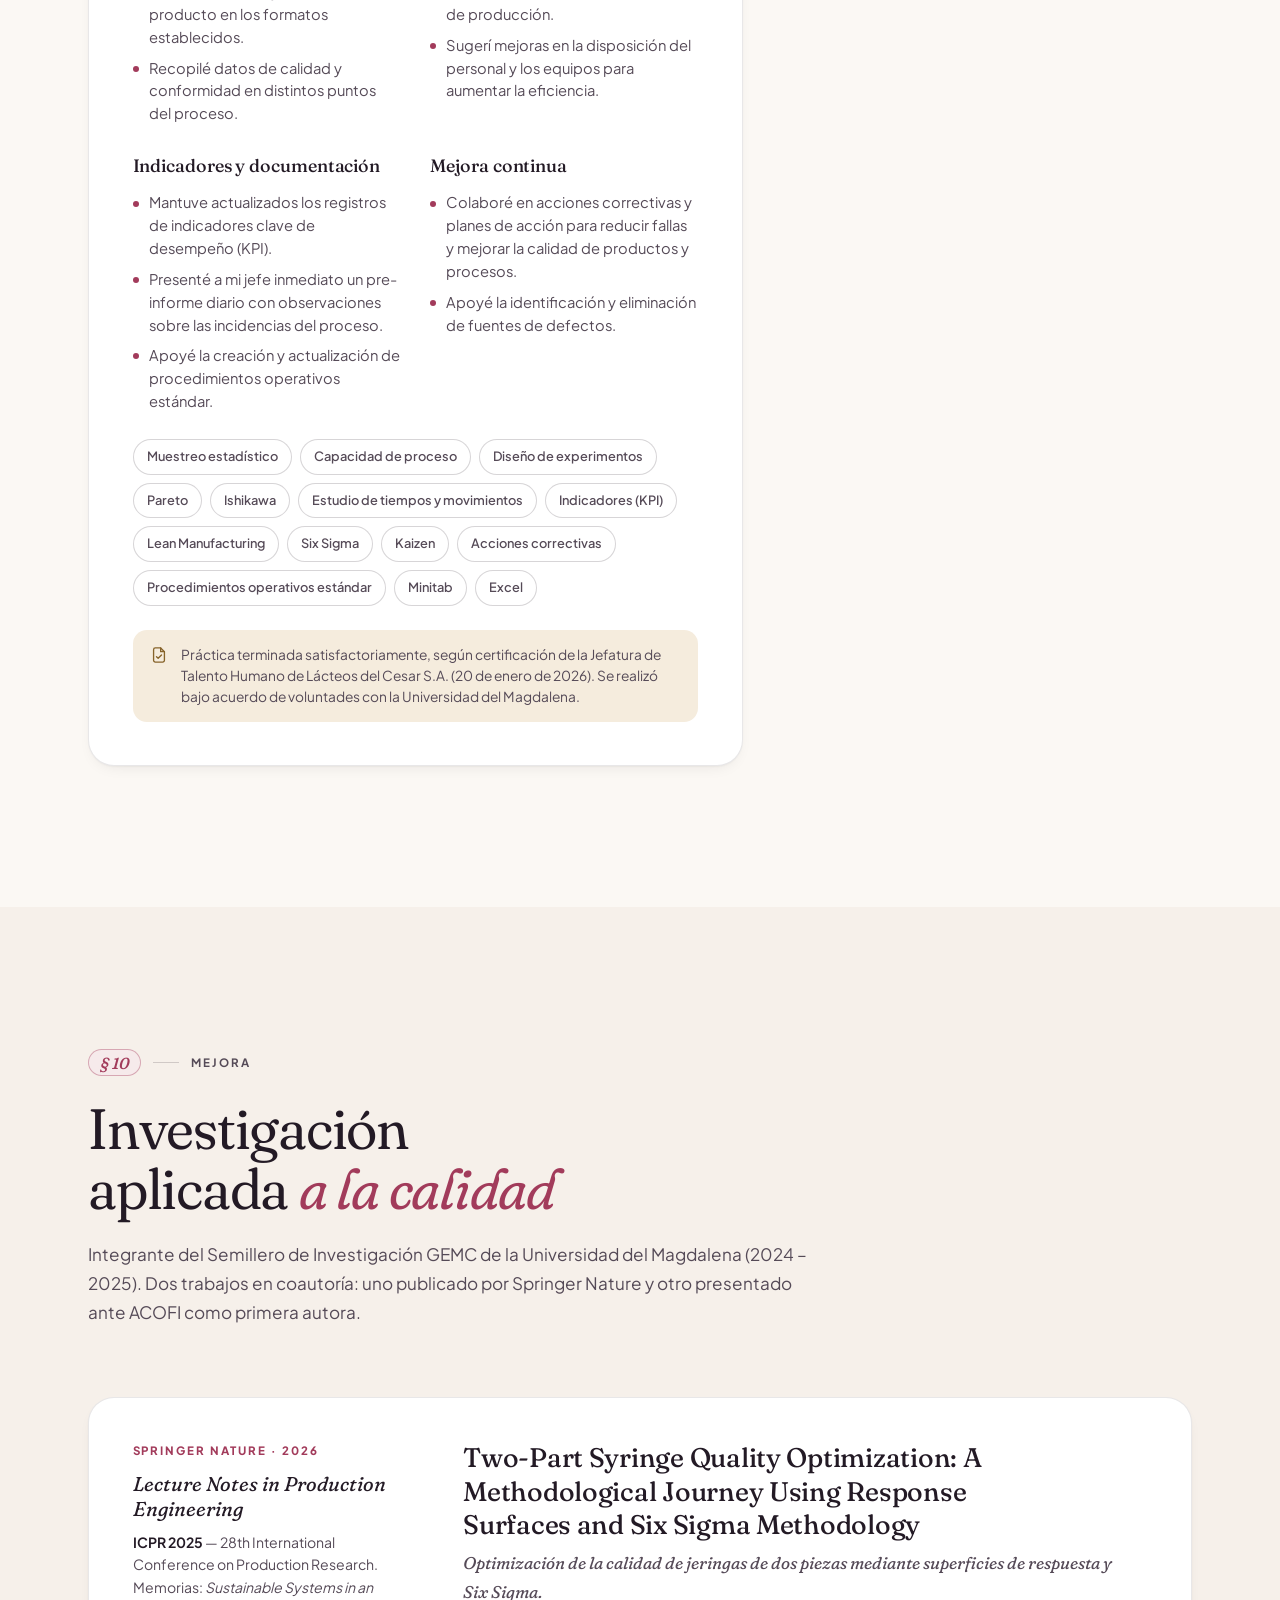
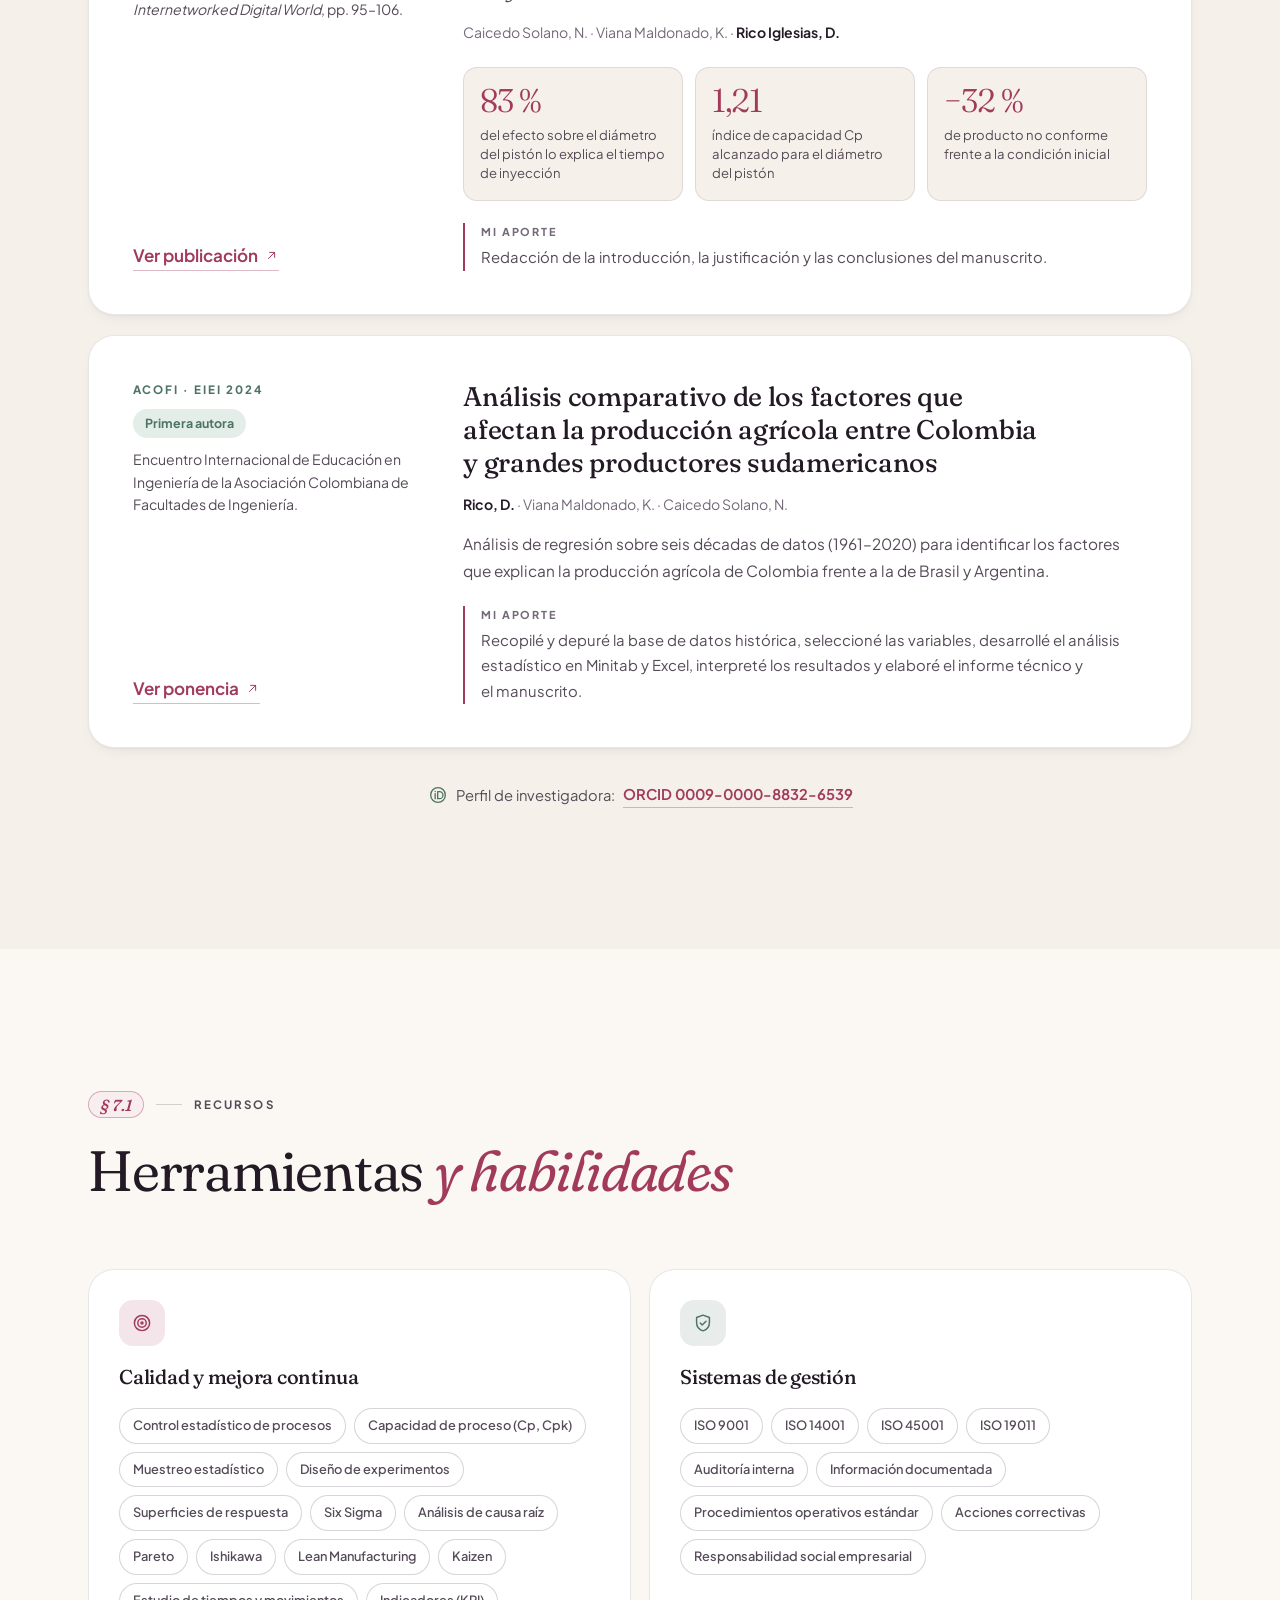
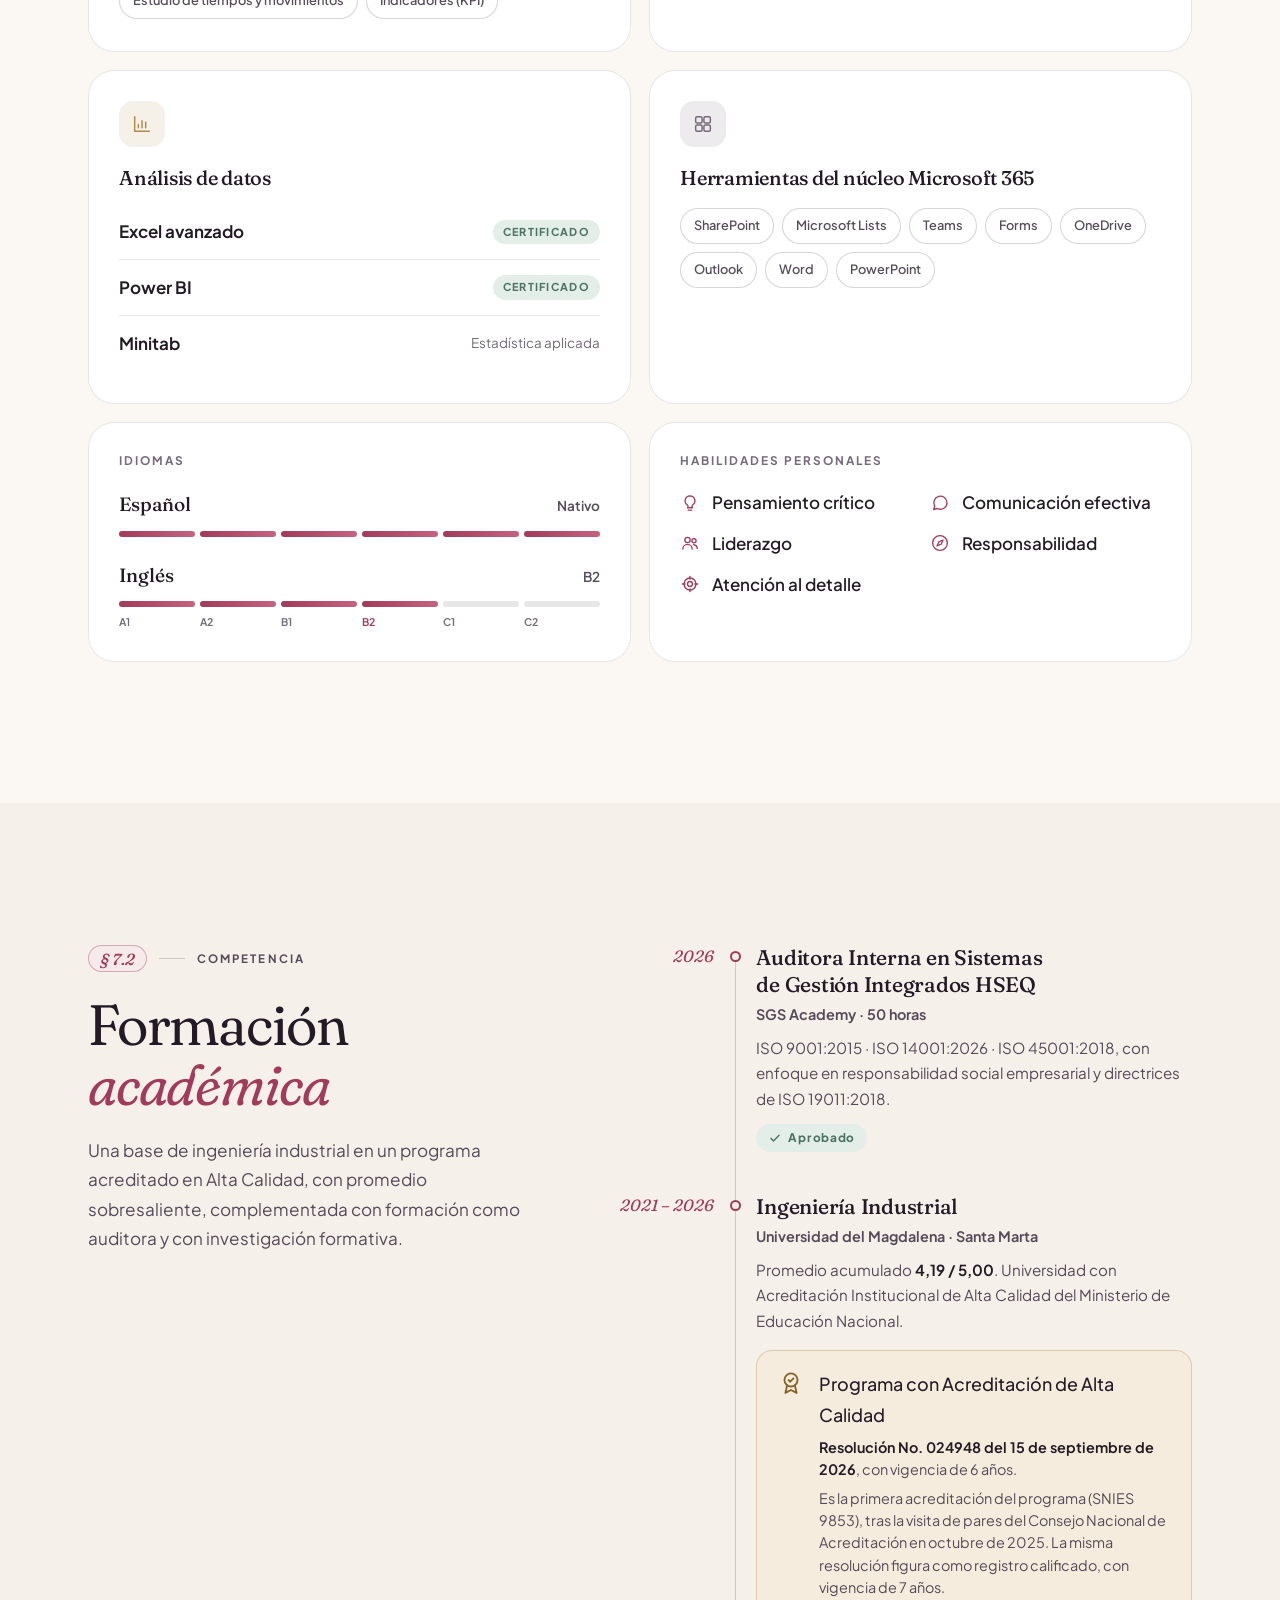
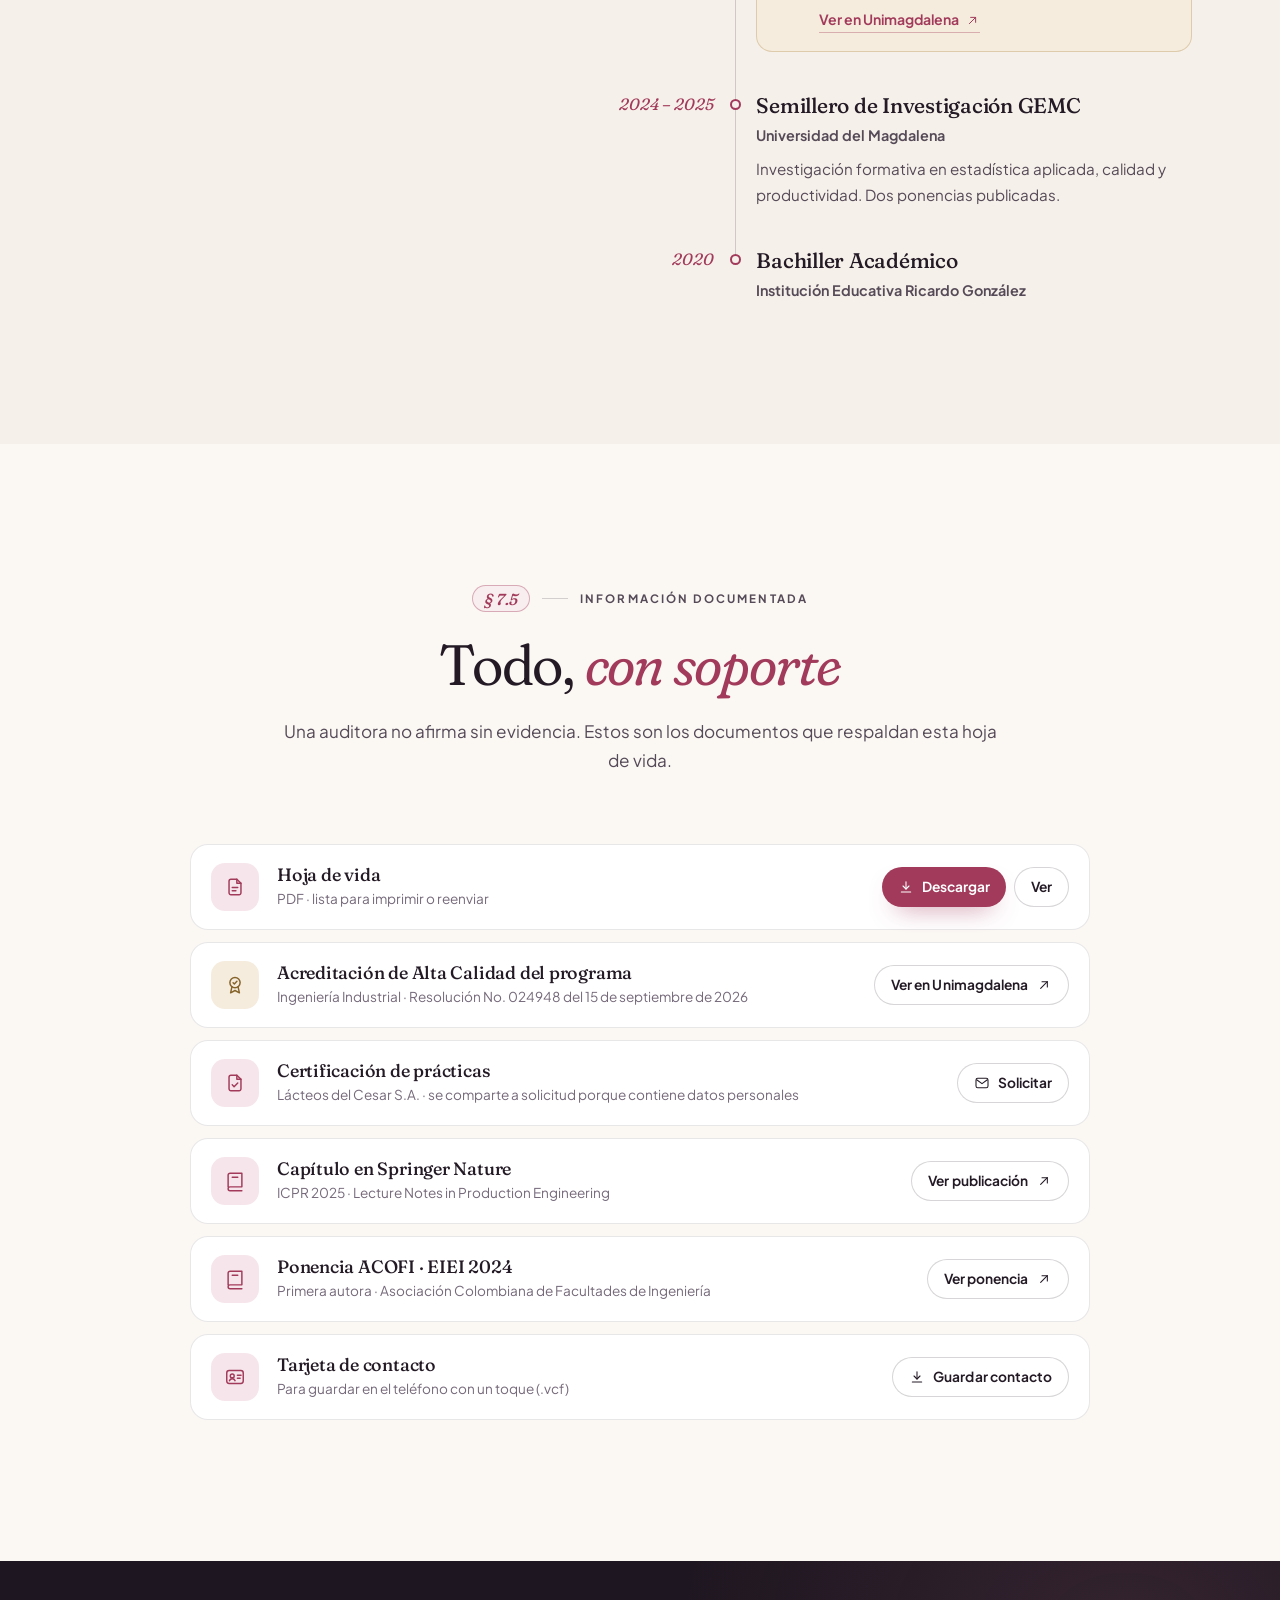
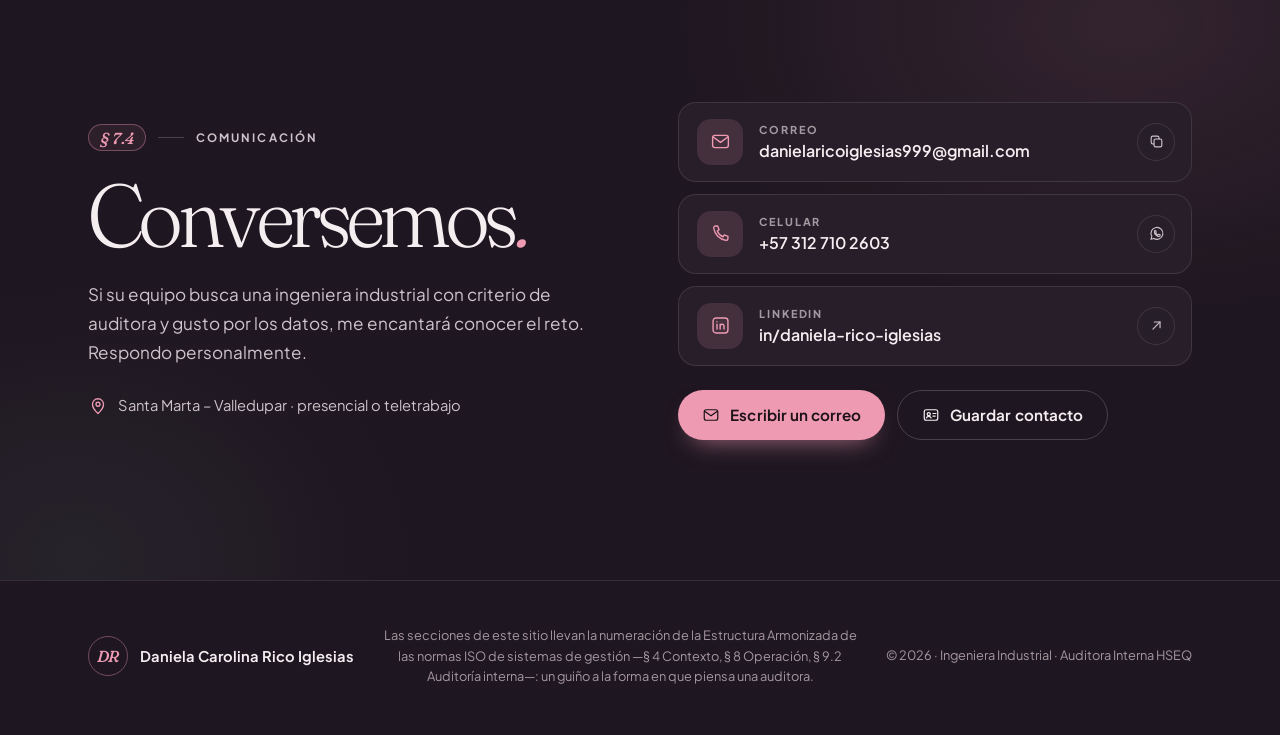
==== commit b4930e9b: "fix: nuevo número de contacto (+57 312 710 2603) Actualiza el celular y el enlace de WhatsApp en la " ====
--- a/index.html
+++ b/index.html
@@ -62,7 +62,7 @@
     "jobTitle": "Ingeniera Industrial · Auditora Interna HSEQ",
     "description": "Ingeniera Industrial de la Universidad del Magdalena y auditora interna en sistemas de gestión integrados HSEQ (ISO 9001, ISO 14001 e ISO 45001) formada por SGS Academy. Experiencia en control estadístico de calidad en la industria de alimentos y coautora de una publicación de Springer Nature sobre calidad y Six Sigma.",
     "email": "mailto:danielaricoiglesias999@gmail.com",
-    "telephone": "+57-310-612-6306",
+    "telephone": "+57-312-710-2603",
     "url": "https://edwincalderondev-rgb.github.io/HDV_Daniela_Rico/",
     "image": "https://edwincalderondev-rgb.github.io/HDV_Daniela_Rico/assets/img/daniela-retrato-900.jpg",
     "sameAs": [
@@ -897,8 +897,8 @@
       </div>
       <div class="cc reveal" data-d="1">
         <span class="cc-i" aria-hidden="true"><svg><use href="#i-phone"/></svg></span>
-        <div class="cc-t"><p class="cc-k">Celular</p><a class="cc-v" href="tel:+573106126306">+57 310 612 6306</a></div>
-        <a class="icon-btn sm" href="https://wa.me/573106126306" target="_blank" rel="noopener" aria-label="Escribir por WhatsApp" title="WhatsApp">
+        <div class="cc-t"><p class="cc-k">Celular</p><a class="cc-v" href="tel:+573127102603">+57 312 710 2603</a></div>
+        <a class="icon-btn sm" href="https://wa.me/573127102603" target="_blank" rel="noopener" aria-label="Escribir por WhatsApp" title="WhatsApp">
           <svg aria-hidden="true"><use href="#i-whatsapp"/></svg>
         </a>
       </div>
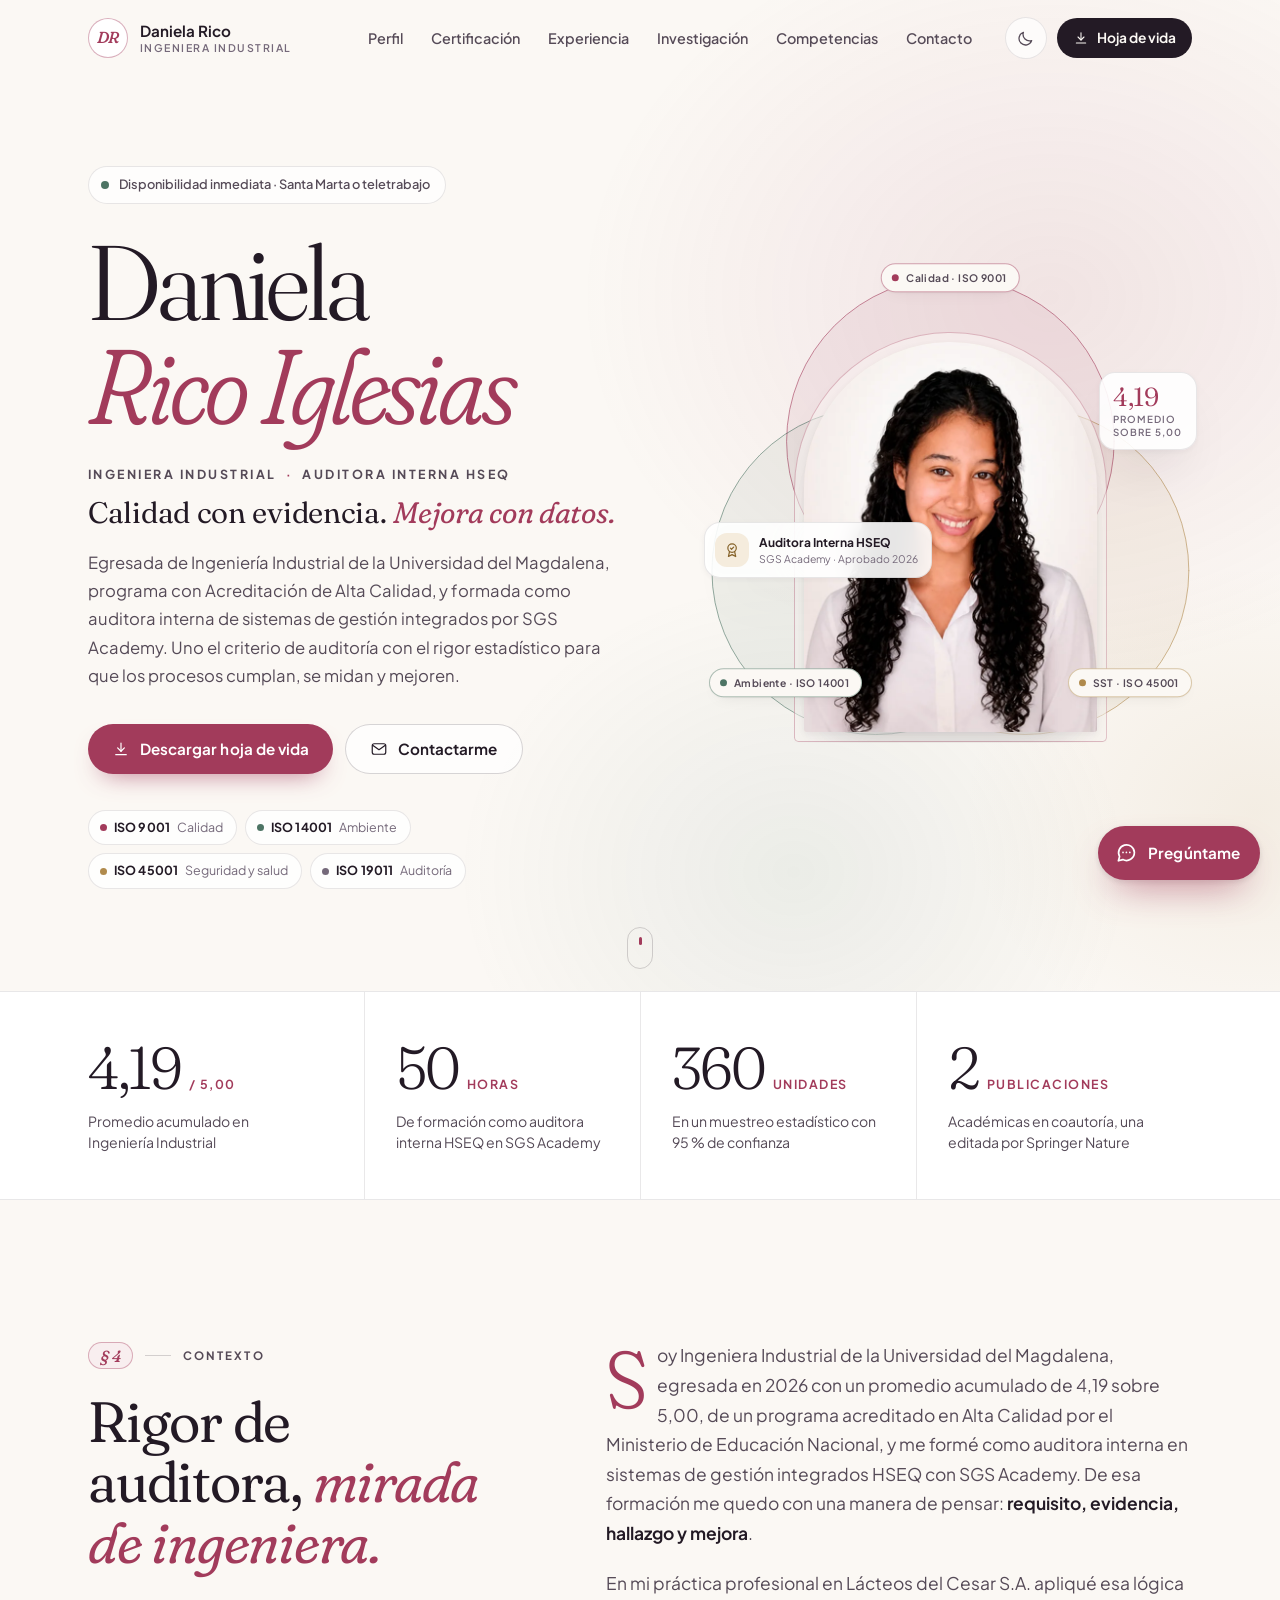
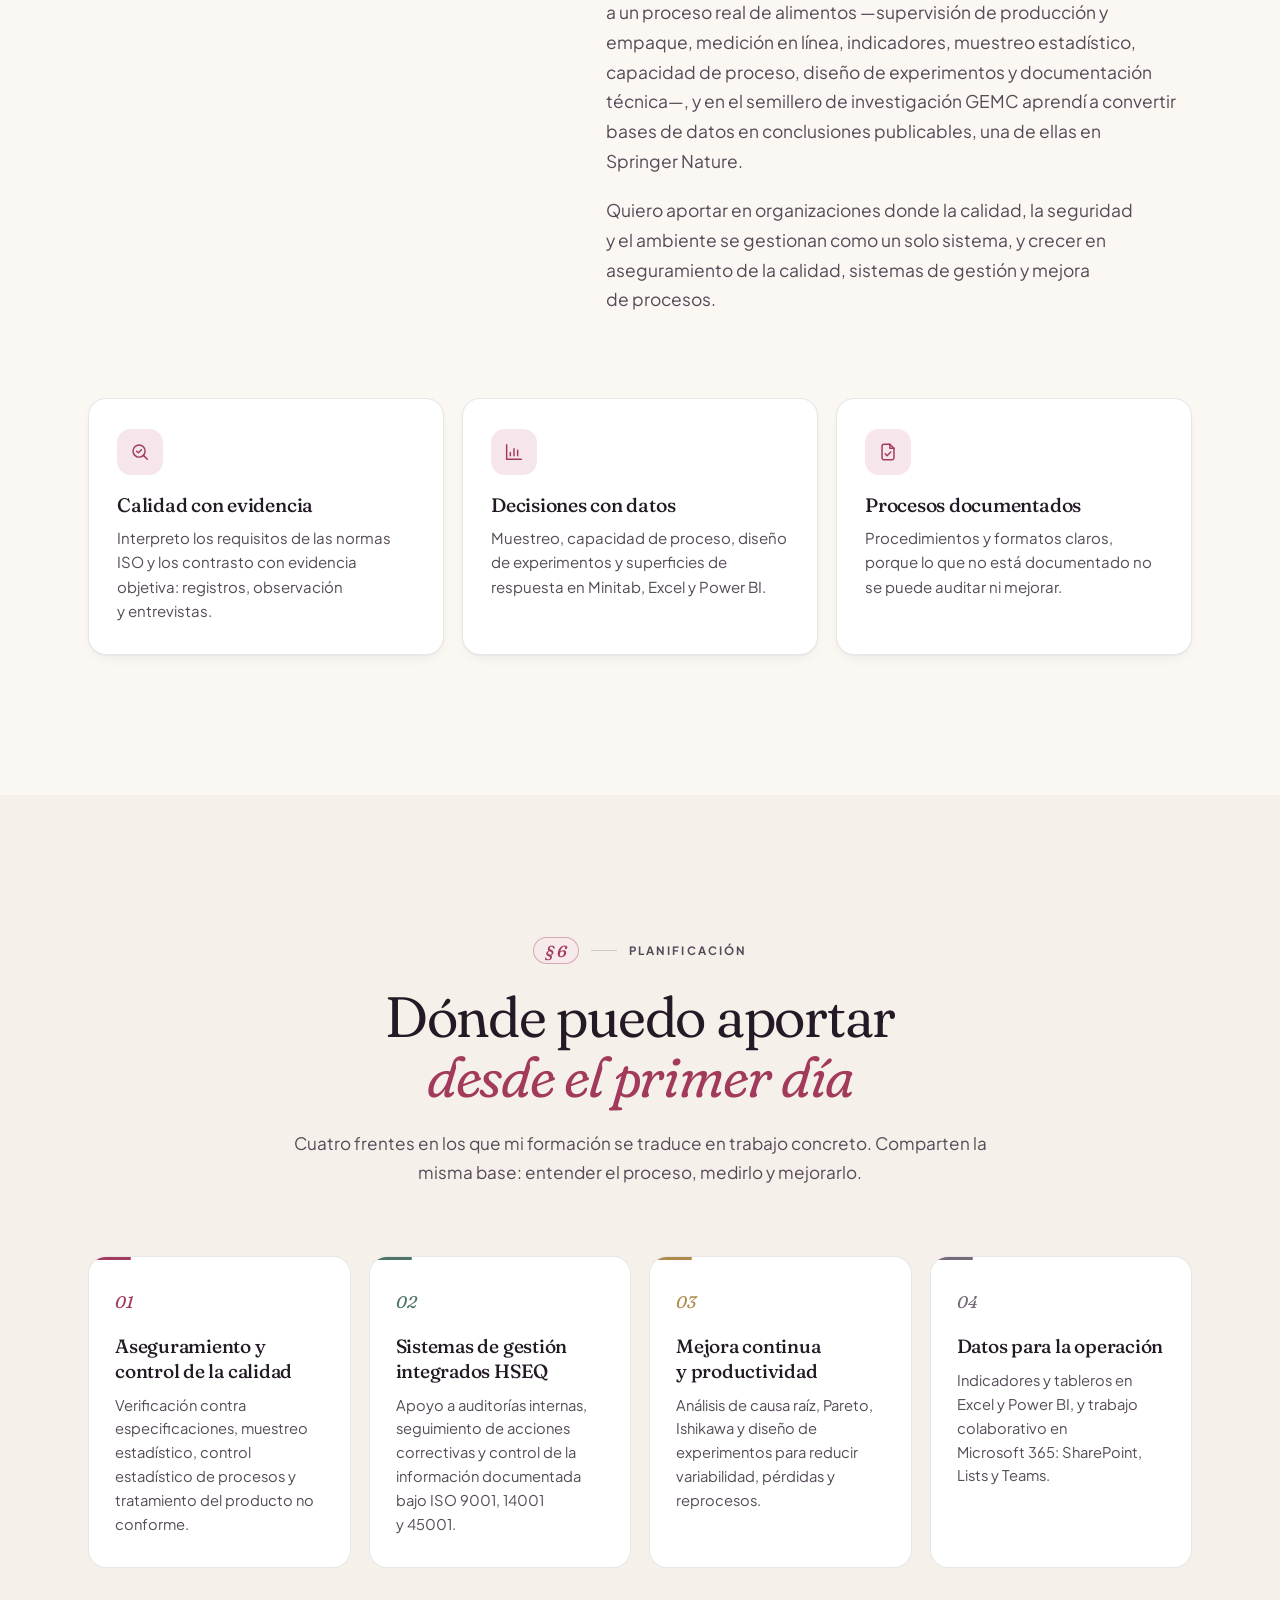
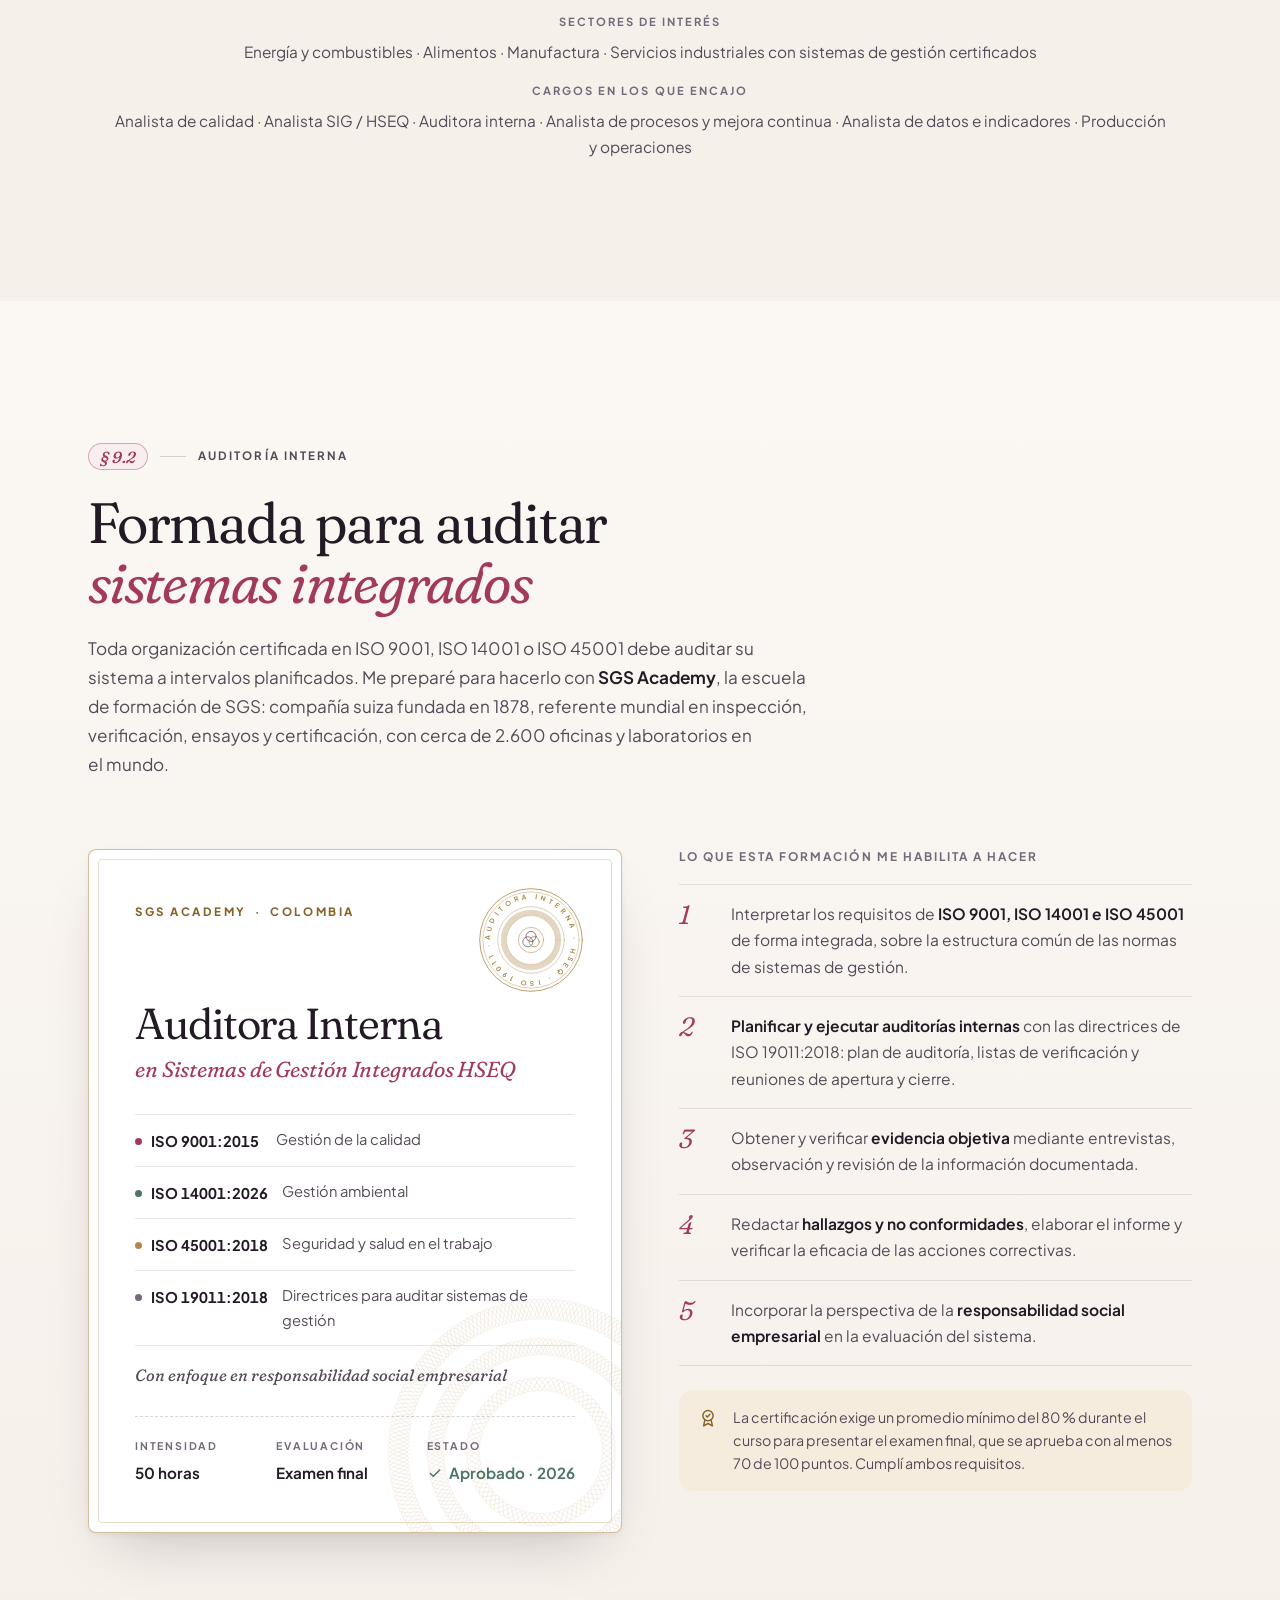
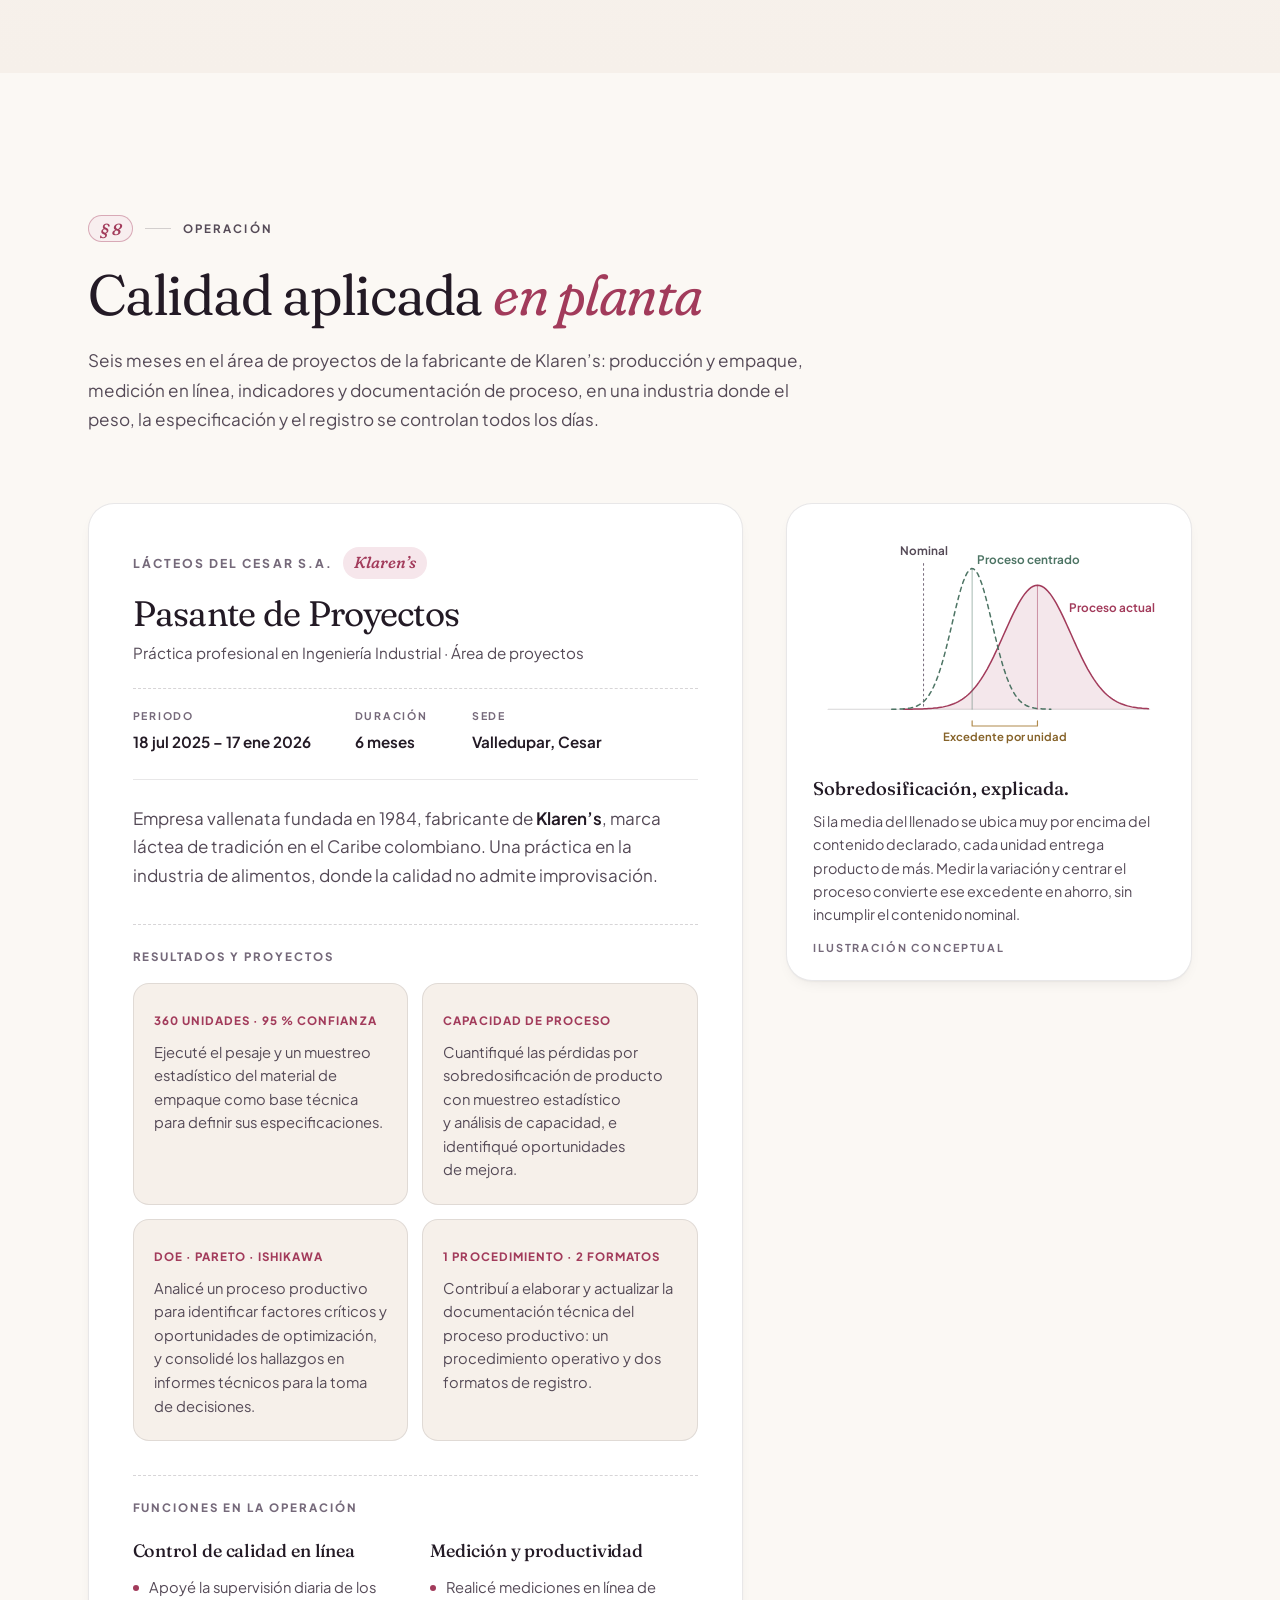
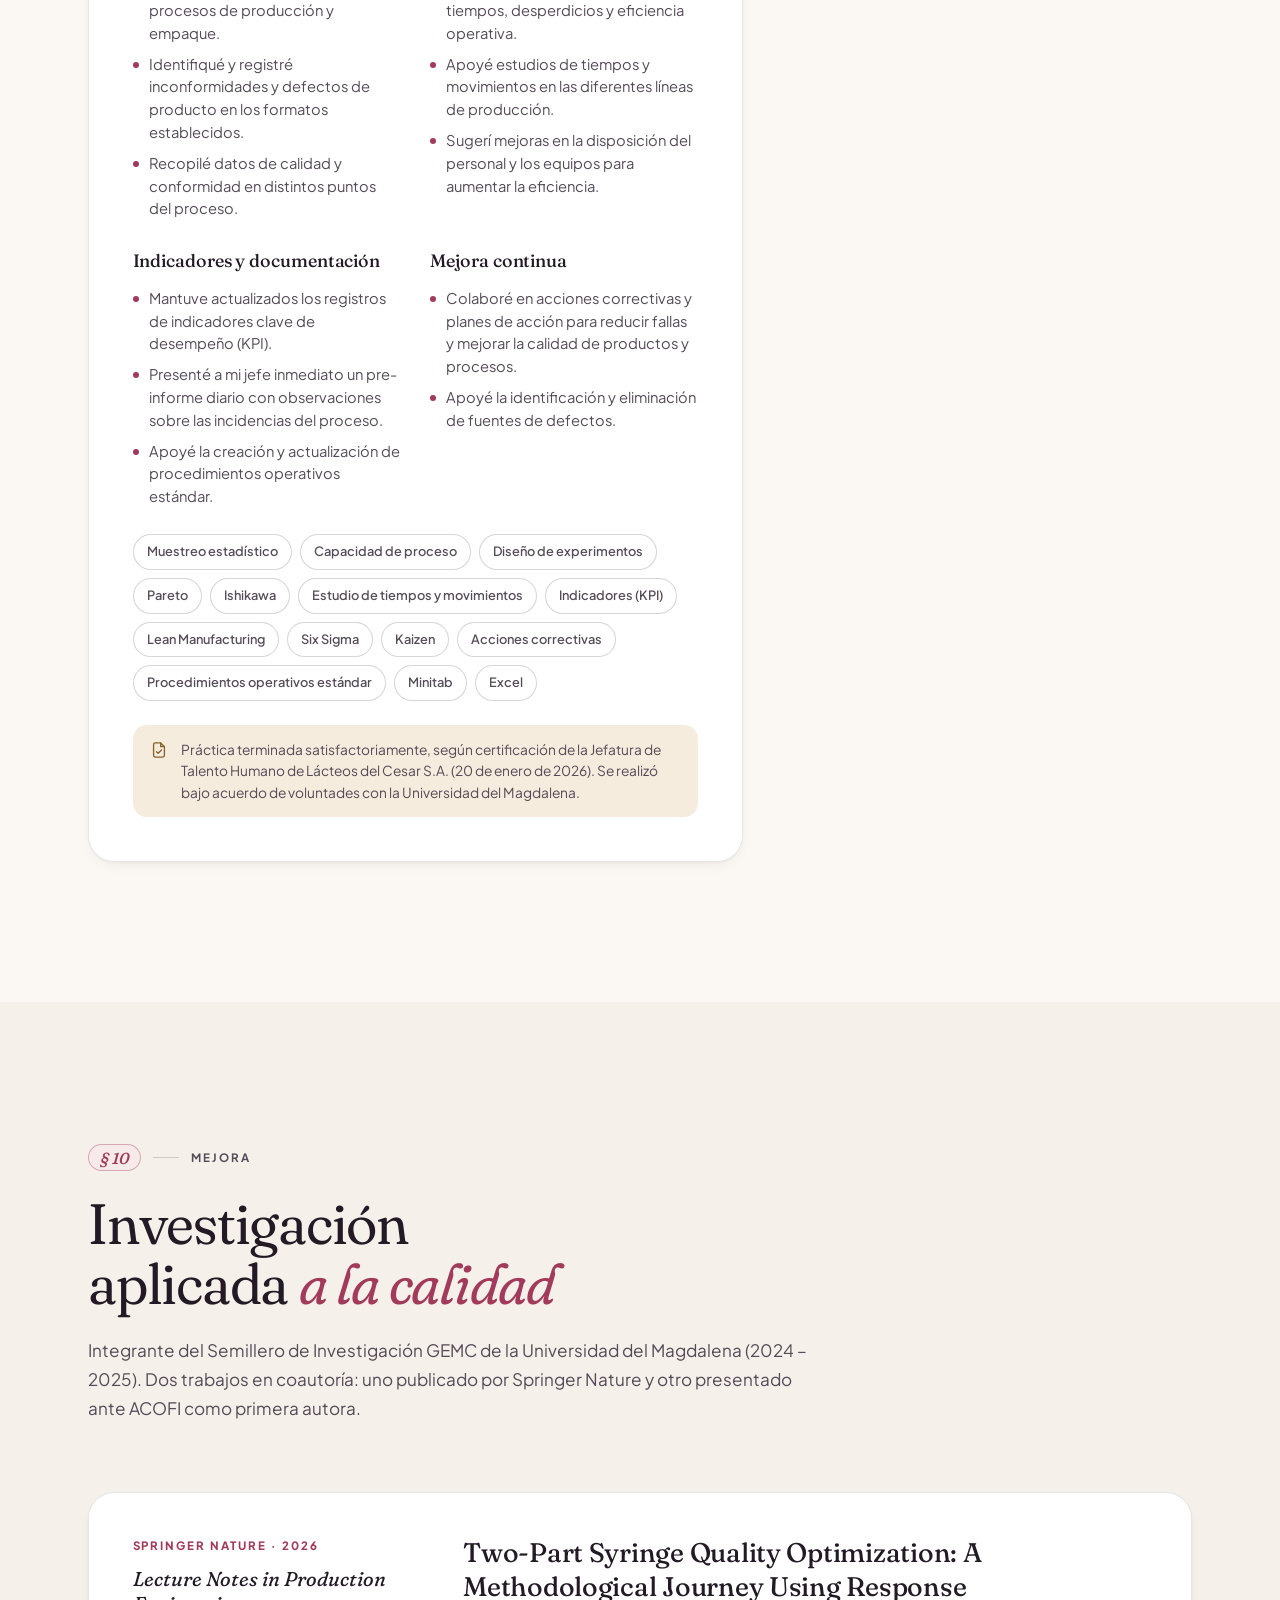
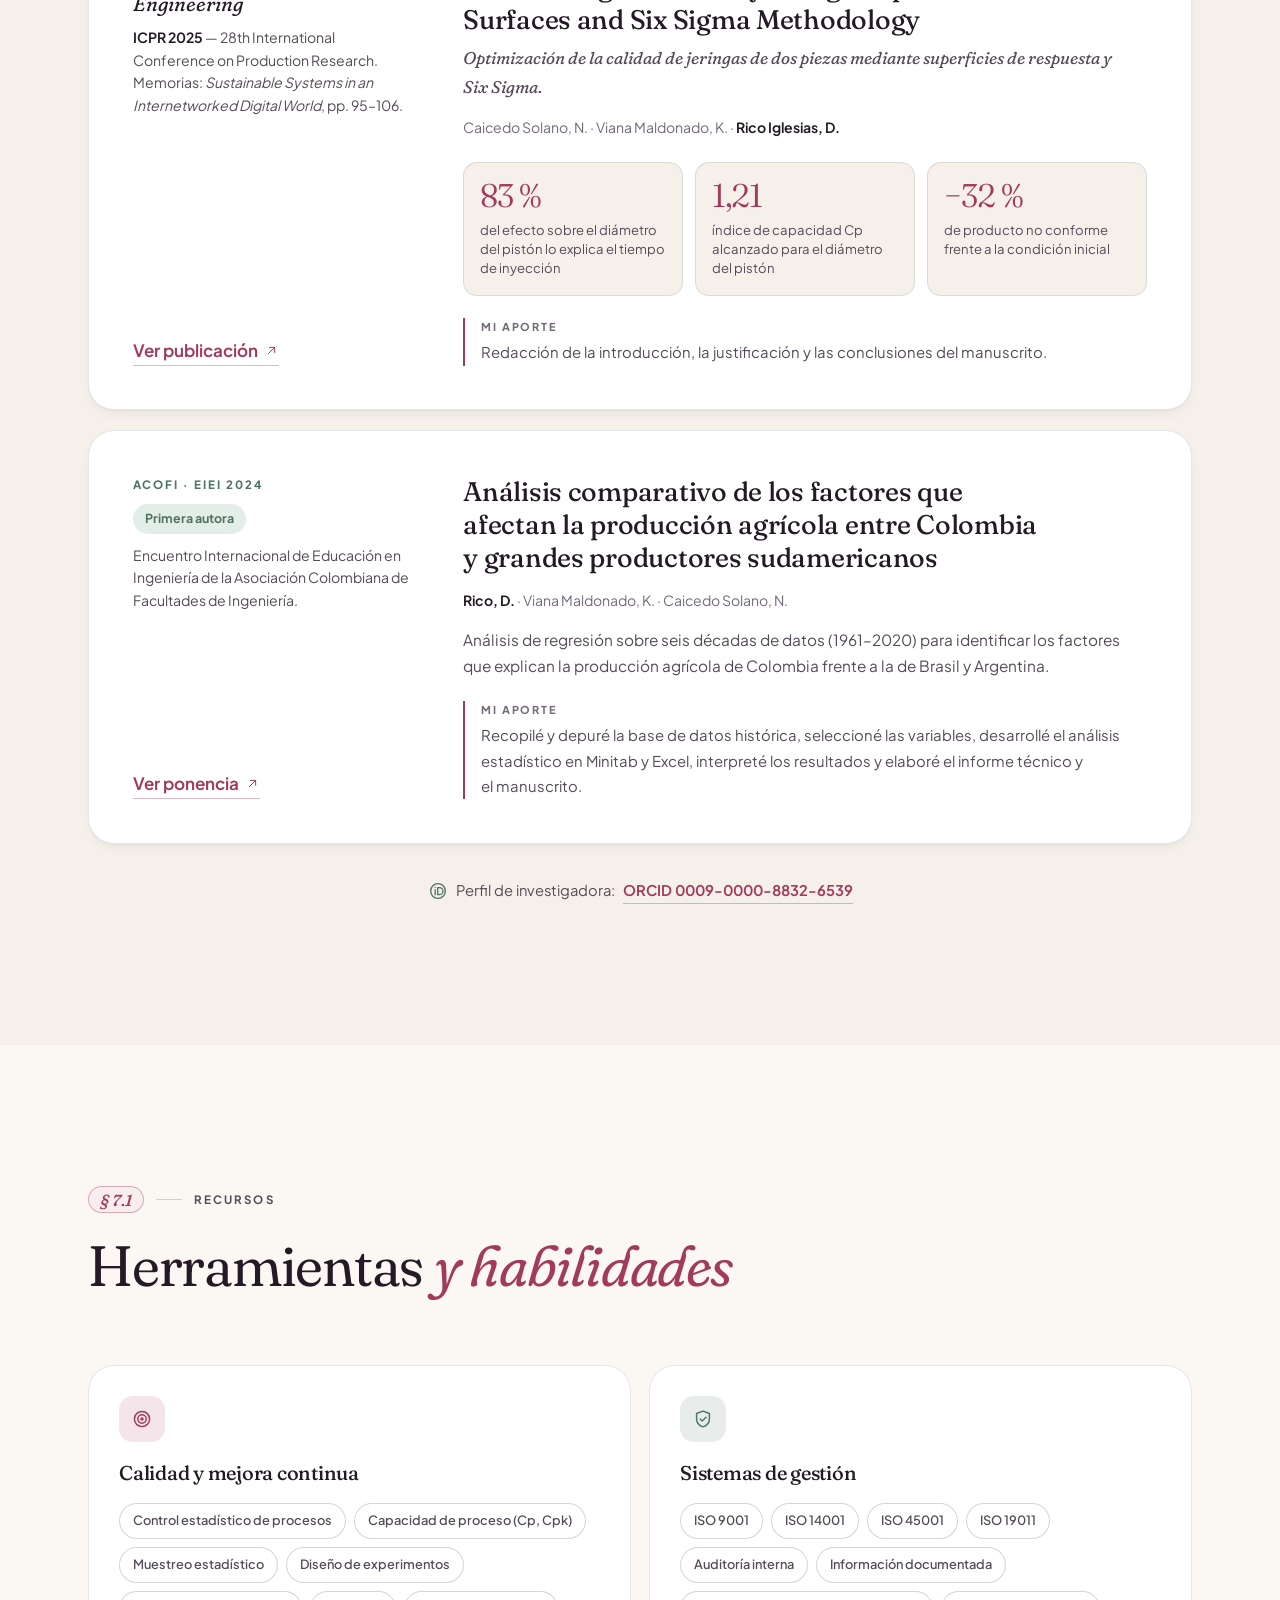
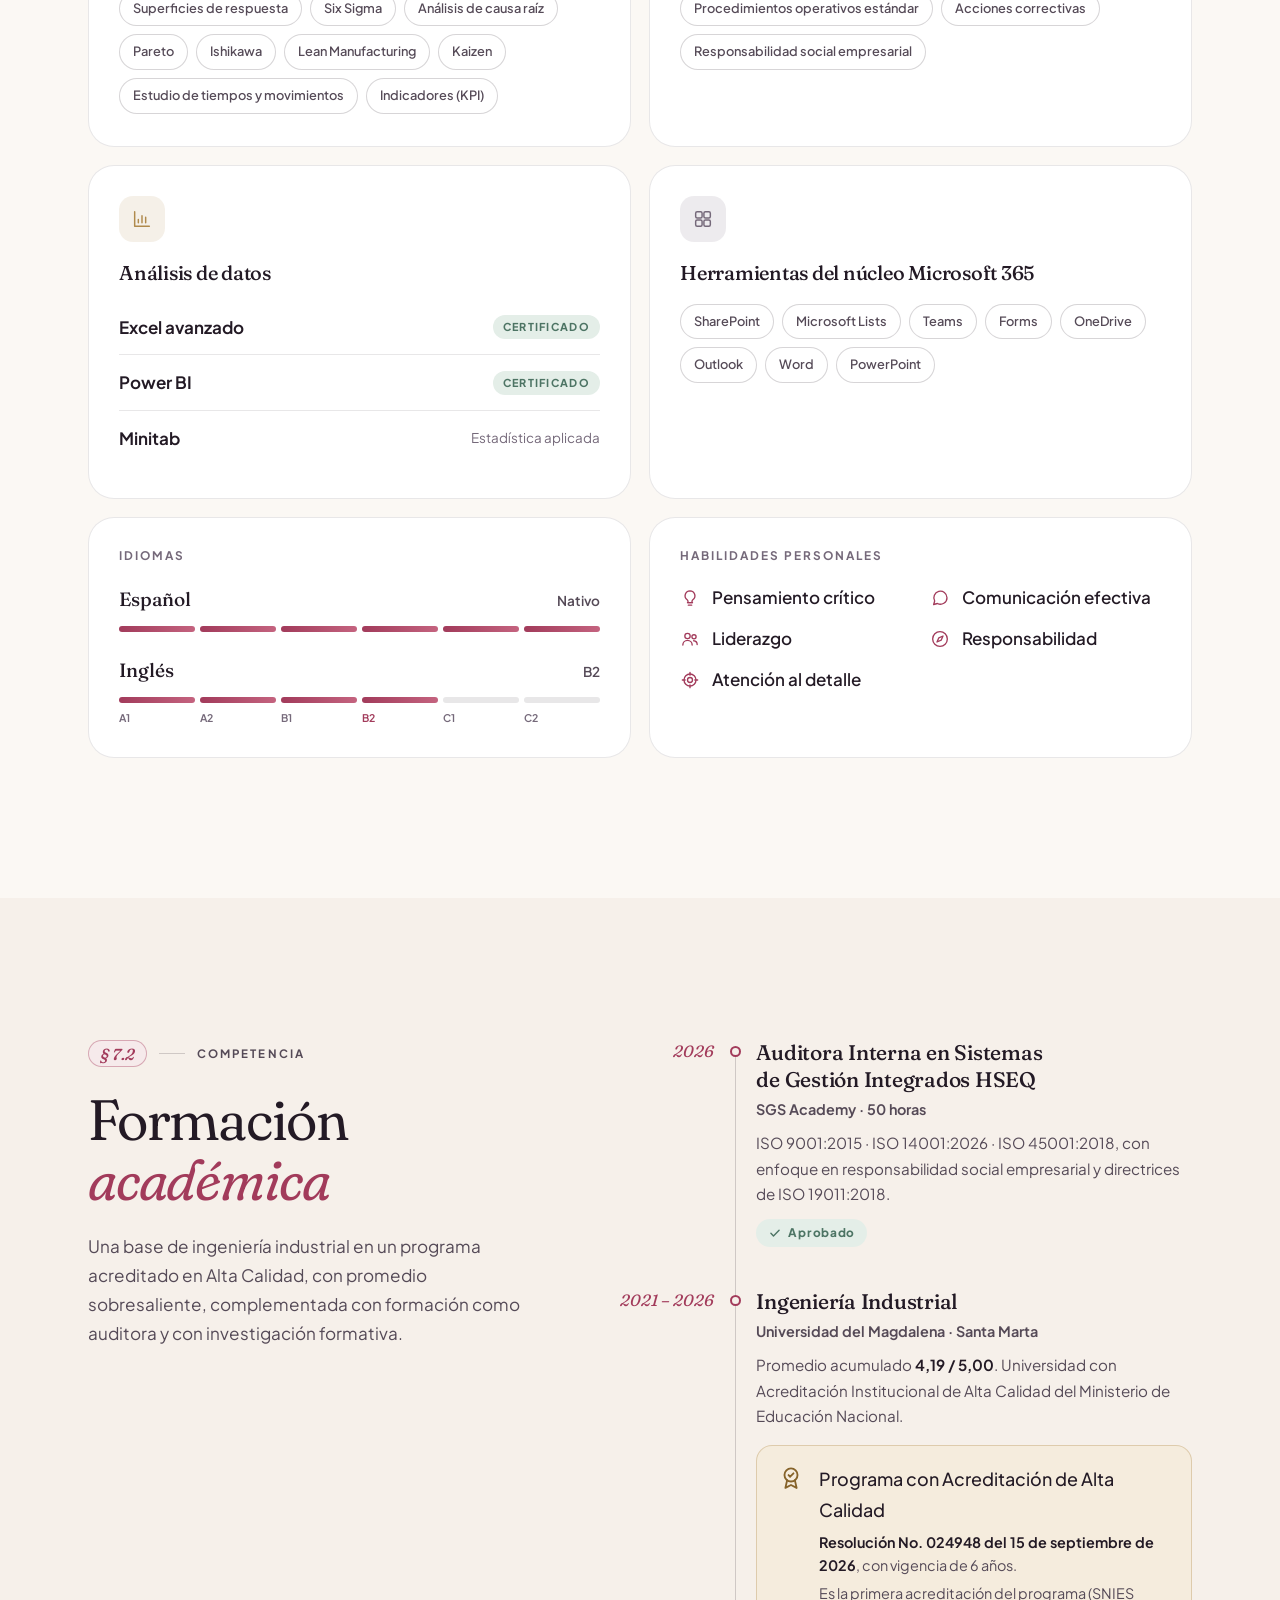
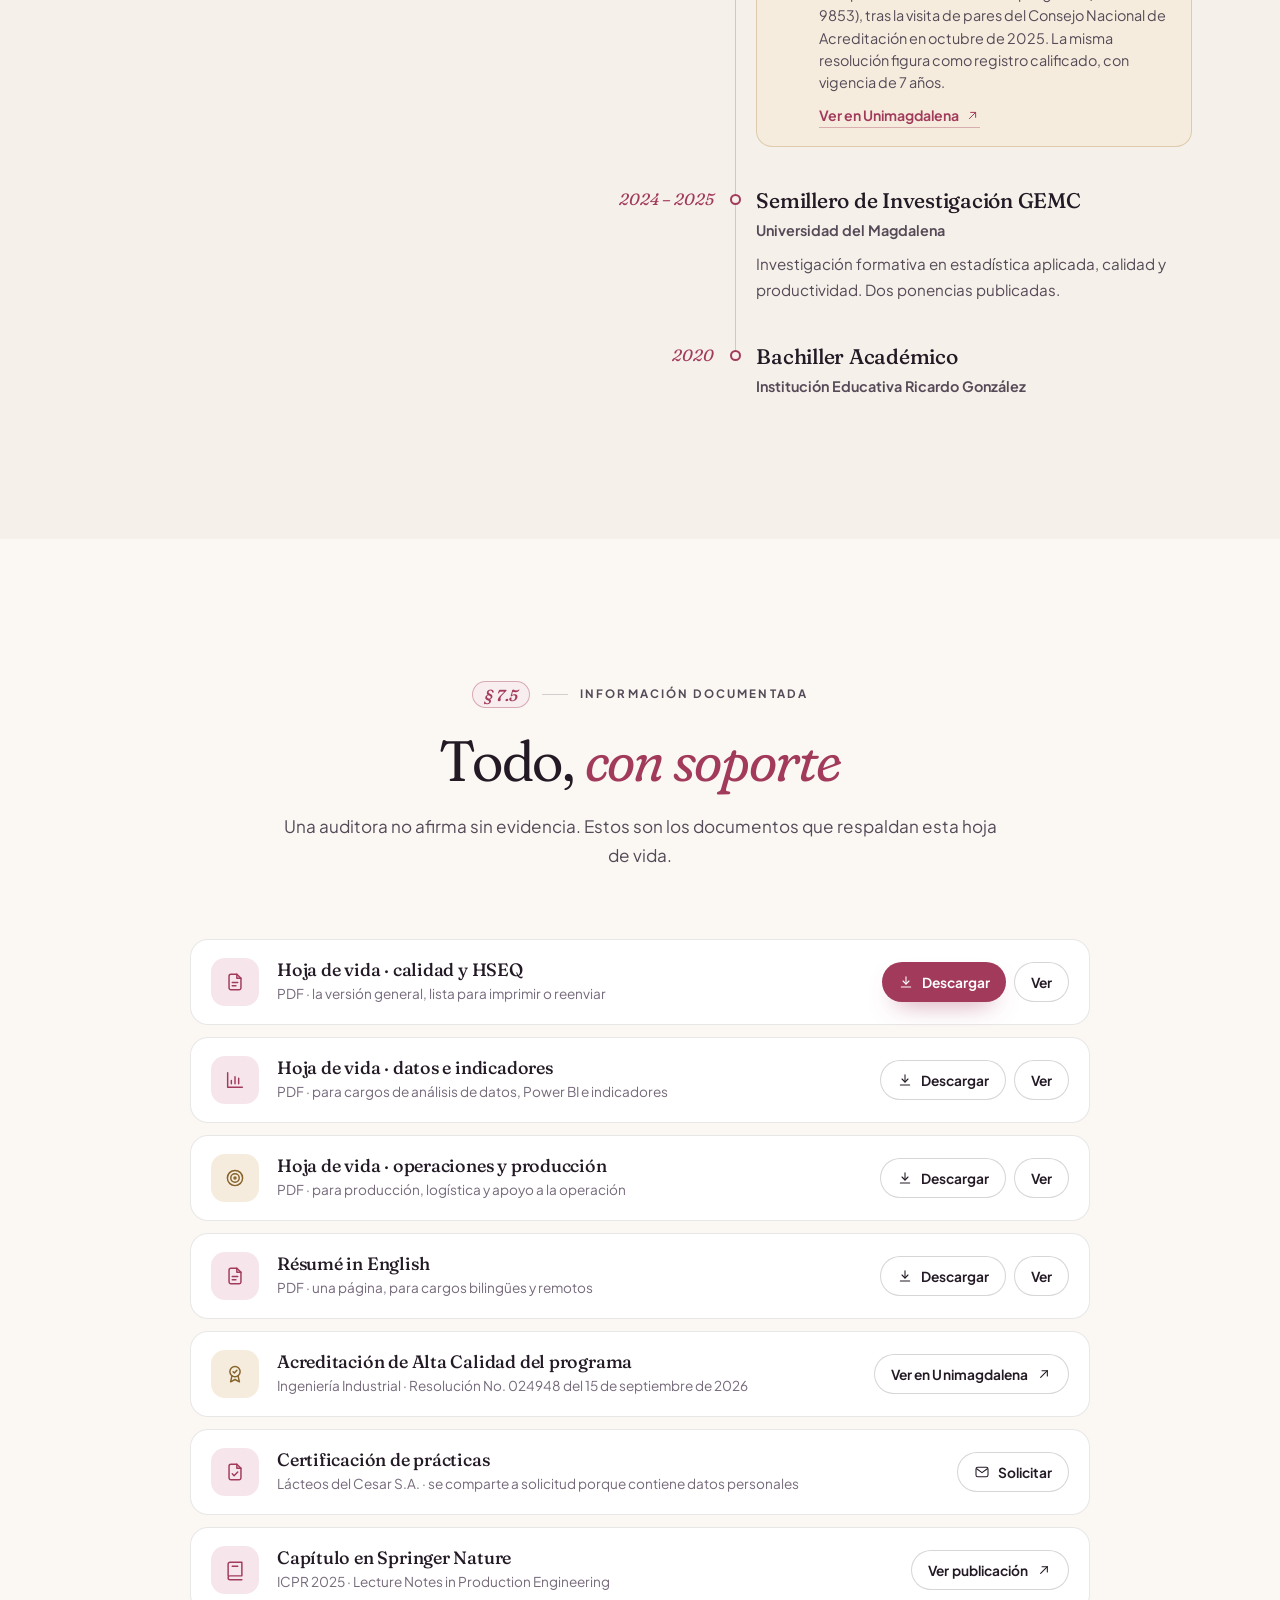
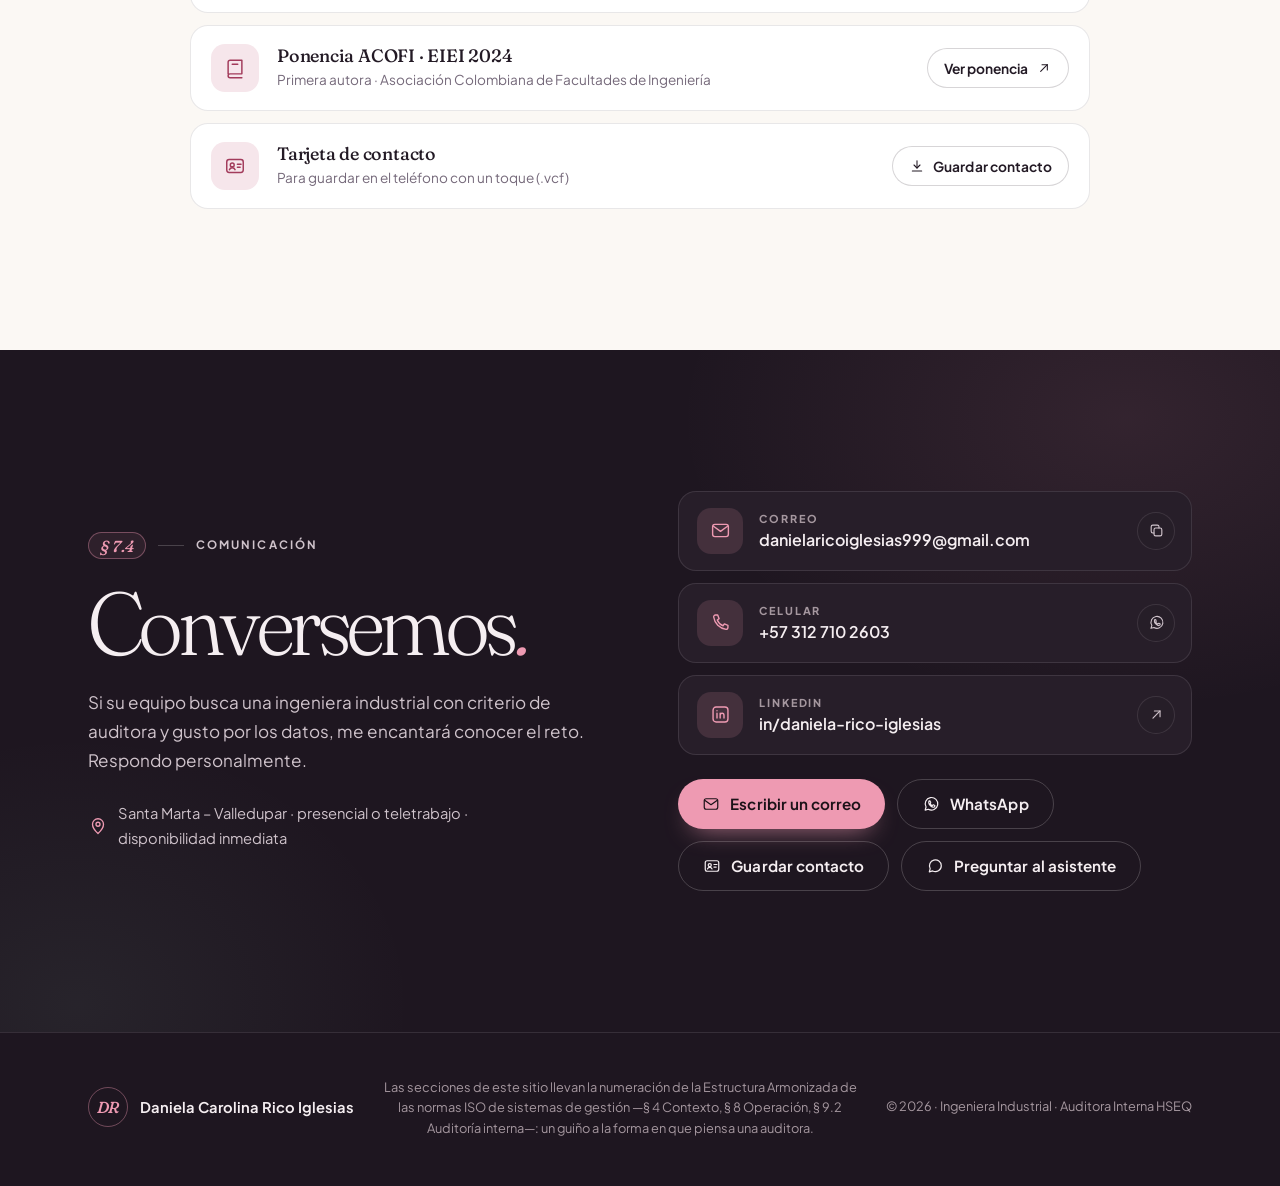
==== commit ac55c706: "feat: asistente del sitio, cuatro hojas de vida y disponibilidad inmediata - Asistente «Respuestas c" ====
--- a/index.html
+++ b/index.html
@@ -5,9 +5,9 @@
 <meta name="viewport" content="width=device-width, initial-scale=1, viewport-fit=cover">
 <title>Daniela Rico Iglesias — Ingeniera Industrial · Auditora Interna HSEQ</title>
 
-<meta name="description" content="Ingeniera Industrial de la Universidad del Magdalena, programa con Acreditación de Alta Calidad (promedio 4,19/5,00), y auditora interna en sistemas de gestión integrados HSEQ formada por SGS Academy: ISO 9001, ISO 14001 e ISO 45001. Calidad, mejora continua y análisis de datos.">
+<meta name="description" content="Ingeniera Industrial de la Universidad del Magdalena, programa con Acreditación de Alta Calidad (promedio 4,19/5,00), y auditora interna en sistemas de gestión integrados HSEQ formada por SGS Academy: ISO 9001, ISO 14001 e ISO 45001. Calidad, mejora continua y análisis de datos. Disponibilidad inmediata en Santa Marta o en teletrabajo.">
 <meta name="author" content="Daniela Carolina Rico Iglesias">
-<meta name="keywords" content="Ingeniera Industrial, Auditora Interna, HSEQ, ISO 9001, ISO 14001, ISO 45001, ISO 19011, Aseguramiento de la Calidad, Control de Calidad, Sistemas de Gestión Integrados, Mejora Continua, Six Sigma, Control Estadístico de Procesos, Power BI, Minitab, Microsoft 365, Valledupar, Santa Marta, Colombia">
+<meta name="keywords" content="Ingeniera Industrial, Auditora Interna, HSEQ, ISO 9001, ISO 14001, ISO 45001, ISO 19011, Aseguramiento de la Calidad, Control de Calidad, Sistemas de Gestión Integrados, Mejora Continua, Six Sigma, Control Estadístico de Procesos, Power BI, Minitab, Microsoft 365, Analista de Calidad, Analista SIG, Analista de Procesos, Analista de Datos, Producción, Operaciones, Santa Marta, Valledupar, Teletrabajo, Colombia">
 <meta name="robots" content="index, follow">
 <link rel="canonical" href="https://edwincalderondev-rgb.github.io/HDV_Daniela_Rico/">
 
@@ -35,6 +35,7 @@
 <link rel="preload" href="assets/fonts/fraunces.woff2" as="font" type="font/woff2" crossorigin>
 <link rel="preload" href="assets/fonts/plus-jakarta-sans.woff2" as="font" type="font/woff2" crossorigin>
 <link rel="stylesheet" href="assets/css/styles.css">
+<link rel="stylesheet" href="assets/css/asistente.css">
 
 <script>
 /* Tema antes del primer pintado: elección guardada o, si no hay, la del sistema */
@@ -53,7 +54,7 @@
 {
   "@context": "https://schema.org",
   "@type": "ProfilePage",
-  "dateModified": "2026-11-05",
+  "dateModified": "2026-11-18",
   "mainEntity": {
     "@type": "Person",
     "name": "Daniela Carolina Rico Iglesias",
@@ -63,6 +64,7 @@
     "description": "Ingeniera Industrial de la Universidad del Magdalena y auditora interna en sistemas de gestión integrados HSEQ (ISO 9001, ISO 14001 e ISO 45001) formada por SGS Academy. Experiencia en control estadístico de calidad en la industria de alimentos y coautora de una publicación de Springer Nature sobre calidad y Six Sigma.",
     "email": "mailto:danielaricoiglesias999@gmail.com",
     "telephone": "+57-312-710-2603",
+    "seeks": { "@type": "Demand", "name": "Cargos de calidad, sistemas de gestión HSEQ, procesos, operaciones o análisis de datos en Santa Marta o en teletrabajo" },
     "url": "https://edwincalderondev-rgb.github.io/HDV_Daniela_Rico/",
     "image": "https://edwincalderondev-rgb.github.io/HDV_Daniela_Rico/assets/img/daniela-retrato-900.jpg",
     "sameAs": [
@@ -194,7 +196,7 @@
 
   <div class="wrap hero-in">
     <div class="hero-copy">
-      <p class="avail rise"><span class="dot" aria-hidden="true"></span>Abierta a oportunidades · disponibilidad de traslado</p>
+      <p class="avail rise"><span class="dot" aria-hidden="true"></span>Disponibilidad inmediata · Santa Marta o teletrabajo</p>
 
       <h1 id="hero-t" class="rise" style="--i:1">
         <span class="h1-a">Daniela</span>
@@ -379,6 +381,10 @@
     <p class="sectors reveal">
       <span>Sectores de interés</span>
       Energía y combustibles · Alimentos · Manufactura · Servicios industriales con sistemas de gestión certificados
+    </p>
+    <p class="sectors reveal" style="margin-top:16px">
+      <span>Cargos en los que encajo</span>
+      Analista de calidad · Analista SIG / HSEQ · Auditora interna · Analista de procesos y mejora continua · Analista de datos e indicadores · Producción y operaciones
     </p>
   </div>
 </section>
@@ -817,10 +823,34 @@
     <ul class="docs">
       <li class="doc reveal">
         <span class="d-ico" aria-hidden="true"><svg><use href="#i-file"/></svg></span>
-        <div class="d-txt"><h3>Hoja de vida</h3><p>PDF · lista para imprimir o reenviar</p></div>
+        <div class="d-txt"><h3>Hoja de vida · calidad y HSEQ</h3><p>PDF · la versión general, lista para imprimir o reenviar</p></div>
         <div class="d-act">
           <a class="btn btn-sm btn-rose" href="assets/docs/HDV_Daniela_Rico.pdf" download><svg aria-hidden="true"><use href="#i-download"/></svg>Descargar</a>
           <a class="btn btn-sm btn-line" href="assets/docs/HDV_Daniela_Rico.pdf" target="_blank" rel="noopener">Ver</a>
+        </div>
+      </li>
+      <li class="doc reveal">
+        <span class="d-ico" aria-hidden="true"><svg><use href="#i-chart"/></svg></span>
+        <div class="d-txt"><h3>Hoja de vida · datos e indicadores</h3><p>PDF · para cargos de análisis de datos, Power BI e indicadores</p></div>
+        <div class="d-act">
+          <a class="btn btn-sm btn-line" href="assets/docs/HDV_Daniela_Rico_Datos.pdf" download><svg aria-hidden="true"><use href="#i-download"/></svg>Descargar</a>
+          <a class="btn btn-sm btn-line" href="assets/docs/HDV_Daniela_Rico_Datos.pdf" target="_blank" rel="noopener">Ver</a>
+        </div>
+      </li>
+      <li class="doc reveal">
+        <span class="d-ico gold" aria-hidden="true"><svg><use href="#i-target"/></svg></span>
+        <div class="d-txt"><h3>Hoja de vida · operaciones y producción</h3><p>PDF · para producción, logística y apoyo a la operación</p></div>
+        <div class="d-act">
+          <a class="btn btn-sm btn-line" href="assets/docs/HDV_Daniela_Rico_Operaciones.pdf" download><svg aria-hidden="true"><use href="#i-download"/></svg>Descargar</a>
+          <a class="btn btn-sm btn-line" href="assets/docs/HDV_Daniela_Rico_Operaciones.pdf" target="_blank" rel="noopener">Ver</a>
+        </div>
+      </li>
+      <li class="doc reveal">
+        <span class="d-ico" aria-hidden="true"><svg><use href="#i-file"/></svg></span>
+        <div class="d-txt"><h3 lang="en">Résumé in English</h3><p>PDF · una página, para cargos bilingües y remotos</p></div>
+        <div class="d-act">
+          <a class="btn btn-sm btn-line" href="assets/docs/Daniela_Rico_Resume_EN.pdf" download><svg aria-hidden="true"><use href="#i-download"/></svg>Descargar</a>
+          <a class="btn btn-sm btn-line" href="assets/docs/Daniela_Rico_Resume_EN.pdf" target="_blank" rel="noopener">Ver</a>
         </div>
       </li>
       <li class="doc reveal">
@@ -883,7 +913,7 @@
       </p>
       <p class="where reveal" data-d="3">
         <svg aria-hidden="true"><use href="#i-pin"/></svg>
-        Santa Marta – Valledupar · presencial o teletrabajo
+        Santa Marta – Valledupar · presencial o teletrabajo · disponibilidad inmediata
       </p>
     </div>
 
@@ -913,9 +943,15 @@
         <a class="btn btn-rose" href="mailto:danielaricoiglesias999@gmail.com?subject=Oportunidad%20laboral%20%E2%80%94%20Daniela%20Rico%20Iglesias">
           <svg aria-hidden="true"><use href="#i-mail"/></svg>Escribir un correo
         </a>
+        <a class="btn btn-line" href="https://wa.me/573127102603?text=Hola%2C%20Daniela.%20Vi%20tu%20hoja%20de%20vida%20en%20l%C3%ADnea%20y%20quisiera%20conversar%20sobre%20una%20oportunidad%20laboral." target="_blank" rel="noopener">
+          <svg aria-hidden="true"><use href="#i-whatsapp"/></svg>WhatsApp
+        </a>
         <a class="btn btn-line" href="assets/docs/Daniela_Rico_Iglesias.vcf" download>
           <svg aria-hidden="true"><use href="#i-vcard"/></svg>Guardar contacto
         </a>
+        <button class="btn btn-line" type="button" data-asistente>
+          <svg aria-hidden="true"><use href="#i-chat"/></svg>Preguntar al asistente
+        </button>
       </div>
     </div>
   </div>
@@ -945,5 +981,6 @@
 <div class="toast" id="toast" role="status" aria-live="polite"><svg aria-hidden="true"><use href="#i-check"/></svg><span></span></div>
 
 <script src="assets/js/main.js" defer></script>
+<script src="assets/js/asistente.js" defer></script>
 </body>
 </html>
--- a/assets/css/asistente.css
+++ b/assets/css/asistente.css
@@ -0,0 +1,95 @@
+/* ═══════════════════════════════════════════════════════════════════
+   Asistente de Daniela — conversación guiada, sin servicios externos
+   Usa los tokens de styles.css (papel, tinta, mora, salvia, oro).
+   ═══════════════════════════════════════════════════════════════════ */
+.as-launch{
+  position:fixed; z-index:45; right:20px; bottom:calc(20px + env(safe-area-inset-bottom));
+  display:inline-flex; align-items:center; gap:10px; height:54px; padding:0 20px 0 16px;
+  border:0; border-radius:99px; background:var(--rose); color:var(--on-rose); cursor:pointer;
+  font:650 .95rem/1 var(--f-sans); letter-spacing:.005em;
+  box-shadow:0 18px 38px -16px color-mix(in srgb, var(--rose) 80%, transparent), 0 2px 6px rgba(35,26,37,.12);
+  transition:transform .3s var(--ease-out), box-shadow .3s var(--ease-out), opacity .25s;
+}
+.as-launch:hover{ transform:translateY(-3px); }
+.as-launch svg{ width:24px; height:24px; fill:none; stroke:currentColor; stroke-width:1.7; stroke-linecap:round; stroke-linejoin:round; }
+.as-launch::after{
+  content:""; position:absolute; inset:0; border-radius:inherit; border:2px solid var(--rose); opacity:0;
+  animation:as-ring 2.6s var(--ease-out) 1.2s 3;
+}
+@keyframes as-ring{ 0%{ opacity:.55; transform:scale(1); } 100%{ opacity:0; transform:scale(1.28, 1.6); } }
+.as-open .as-launch{ opacity:0; pointer-events:none; transform:scale(.9); }
+
+.as-panel{
+  position:fixed; z-index:80; right:20px; bottom:calc(20px + env(safe-area-inset-bottom));
+  width:min(392px, calc(100vw - 24px)); height:min(620px, calc(100dvh - 104px));
+  display:flex; flex-direction:column; overflow:hidden;
+  background:var(--card); color:var(--ink); border:1px solid var(--line-2); border-radius:24px;
+  box-shadow:var(--sh-2), 0 0 0 1px rgba(35,26,37,.02);
+  transform-origin:100% 100%; transform:translateY(16px) scale(.96); opacity:0; visibility:hidden;
+  transition:transform .38s var(--ease-out), opacity .25s, visibility 0s linear .38s;
+}
+.as-open .as-panel{ transform:none; opacity:1; visibility:visible; transition:transform .38s var(--ease-out), opacity .25s; }
+
+.as-head{ display:flex; align-items:center; gap:12px; padding:14px 14px 14px 16px; background:var(--paper-2); border-bottom:1px solid var(--line); }
+.as-ava{ display:block; position:relative; width:44px; height:44px; border-radius:50%; overflow:hidden; border:1.5px solid var(--rose-2); background:var(--paper-3); }
+.as-ava img{ width:100%; height:100%; max-width:none; object-fit:cover; object-position:50% 12%; display:block; }
+.as-ava-w{ display:block; position:relative; flex:none; width:44px; height:44px; }
+.as-ava-w::after{ content:""; position:absolute; right:0; bottom:1px; width:11px; height:11px; border-radius:50%; background:var(--sage); border:2px solid var(--paper-2); }
+.as-tt{ min-width:0; flex:1; }
+.as-tt b{ display:block; font:500 1.08rem/1.2 var(--f-serif); letter-spacing:-.01em; }
+.as-tt span{ display:block; margin-top:2px; font-size:.74rem; color:var(--ink-3); letter-spacing:.01em; }
+.as-x{ flex:none; width:38px; height:38px; border-radius:50%; border:1px solid var(--line-2); background:var(--card); color:var(--ink-2); cursor:pointer; display:grid; place-items:center; }
+.as-x:hover{ color:var(--ink); }
+.as-x svg{ width:16px; height:16px; fill:none; stroke:currentColor; stroke-width:2; stroke-linecap:round; }
+
+.as-log{ flex:1; overflow-y:auto; padding:16px 14px 6px; display:flex; flex-direction:column; gap:10px; scroll-behavior:smooth; overscroll-behavior:contain; }
+.as-msg{ max-width:88%; padding:11px 14px; border-radius:18px; font-size:.93rem; line-height:1.55; animation:as-in .35s var(--ease-out); }
+@keyframes as-in{ from{ opacity:0; transform:translateY(8px); } to{ opacity:1; transform:none; } }
+.as-bot{ align-self:flex-start; background:var(--paper-2); border:1px solid var(--line); border-bottom-left-radius:6px; color:var(--ink); }
+.as-me{ align-self:flex-end; background:var(--rose); color:var(--on-rose); border-bottom-right-radius:6px; }
+.as-msg b{ font-weight:650; }
+.as-msg p + p{ margin-top:8px; }
+.as-msg ul{ margin:6px 0 0; padding-left:1.1em; }
+.as-msg li{ margin:3px 0; }
+.as-msg a{ color:var(--rose); font-weight:600; text-underline-offset:3px; }
+.as-acts{ display:flex; flex-wrap:wrap; gap:6px; margin-top:10px; }
+.as-acts a{
+  display:inline-flex; align-items:center; gap:6px; min-height:34px; padding:6px 12px; border-radius:99px;
+  border:1px solid var(--line-2); background:var(--card); color:var(--ink); font-size:.82rem; font-weight:600; text-decoration:none;
+}
+.as-acts a:hover{ border-color:var(--rose); color:var(--rose); }
+.as-src{ display:block; margin-top:8px; font-size:.7rem; letter-spacing:.12em; text-transform:uppercase; color:var(--ink-3); font-weight:700; }
+.as-typing{ display:inline-flex; gap:4px; padding:14px 16px; }
+.as-typing i{ width:6px; height:6px; border-radius:50%; background:var(--ink-3); animation:as-dot 1s infinite ease-in-out; }
+.as-typing i:nth-child(2){ animation-delay:.15s; } .as-typing i:nth-child(3){ animation-delay:.3s; }
+@keyframes as-dot{ 0%,80%,100%{ opacity:.25; transform:translateY(0); } 40%{ opacity:1; transform:translateY(-3px); } }
+
+.as-chips{ display:flex; gap:6px; padding:8px 14px 10px; overflow-x:auto; scrollbar-width:none; flex:none; }
+.as-chips::-webkit-scrollbar{ display:none; }
+.as-chips button{
+  flex:none; min-height:36px; padding:6px 13px; border-radius:99px; border:1px solid var(--line-2); background:var(--card);
+  color:var(--ink-2); font:600 .82rem/1.1 var(--f-sans); cursor:pointer; white-space:nowrap;
+}
+.as-chips button:hover{ border-color:var(--rose); color:var(--rose); }
+
+.as-form{ display:flex; gap:8px; padding:10px 12px calc(12px + env(safe-area-inset-bottom)); border-top:1px solid var(--line); background:var(--paper-2); }
+.as-form input{
+  flex:1; min-width:0; height:46px; padding:0 16px; border-radius:99px; border:1px solid var(--line-2); background:var(--card); color:var(--ink);
+  font:inherit; font-size:16px;
+}
+.as-form input::placeholder{ color:var(--ink-3); }
+.as-form input:focus-visible{ outline:2px solid var(--rose); outline-offset:1px; }
+.as-form button{ flex:none; width:46px; height:46px; border-radius:50%; border:0; background:var(--rose); color:var(--on-rose); cursor:pointer; display:grid; place-items:center; }
+.as-form button svg{ width:19px; height:19px; fill:none; stroke:currentColor; stroke-width:2; stroke-linecap:round; stroke-linejoin:round; }
+.as-note{ padding:0 14px 8px; font-size:.68rem; color:var(--ink-3); text-align:center; background:var(--paper-2); }
+
+@media (max-width:760px){
+  .as-launch{ right:14px; bottom:calc(76px + env(safe-area-inset-bottom)); width:54px; padding:0; justify-content:center; }
+  .as-launch span{ position:absolute; width:1px; height:1px; overflow:hidden; clip-path:inset(50%); }
+  .as-panel{ right:0; left:0; bottom:0; width:100%; height:min(86dvh, 680px); border-radius:24px 24px 0 0; border-bottom:0; transform-origin:50% 100%; transform:translateY(40px); }
+}
+@media (prefers-reduced-motion: reduce){
+  .as-launch, .as-panel, .as-msg{ transition:none !important; animation:none !important; }
+  .as-launch::after, .as-typing i{ animation:none !important; }
+}
+@media print{ .as-launch, .as-panel{ display:none !important; } }
